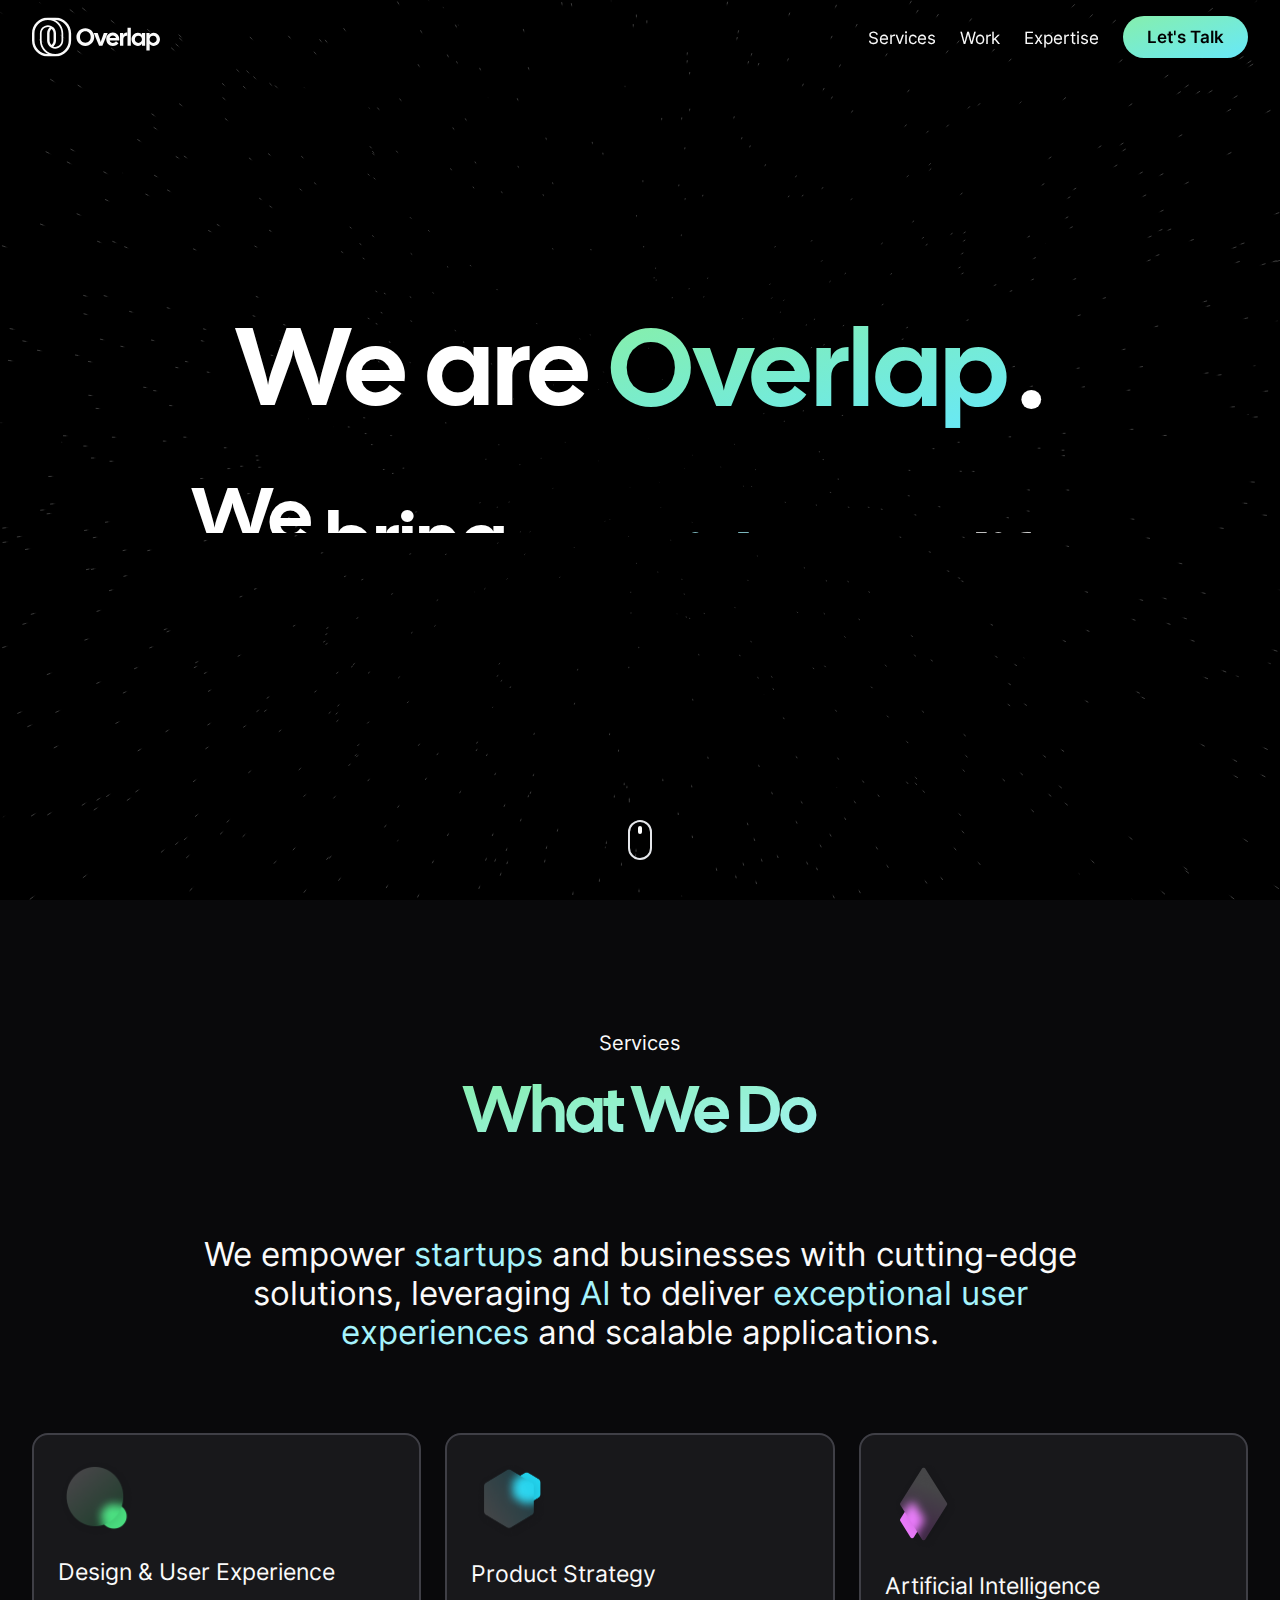
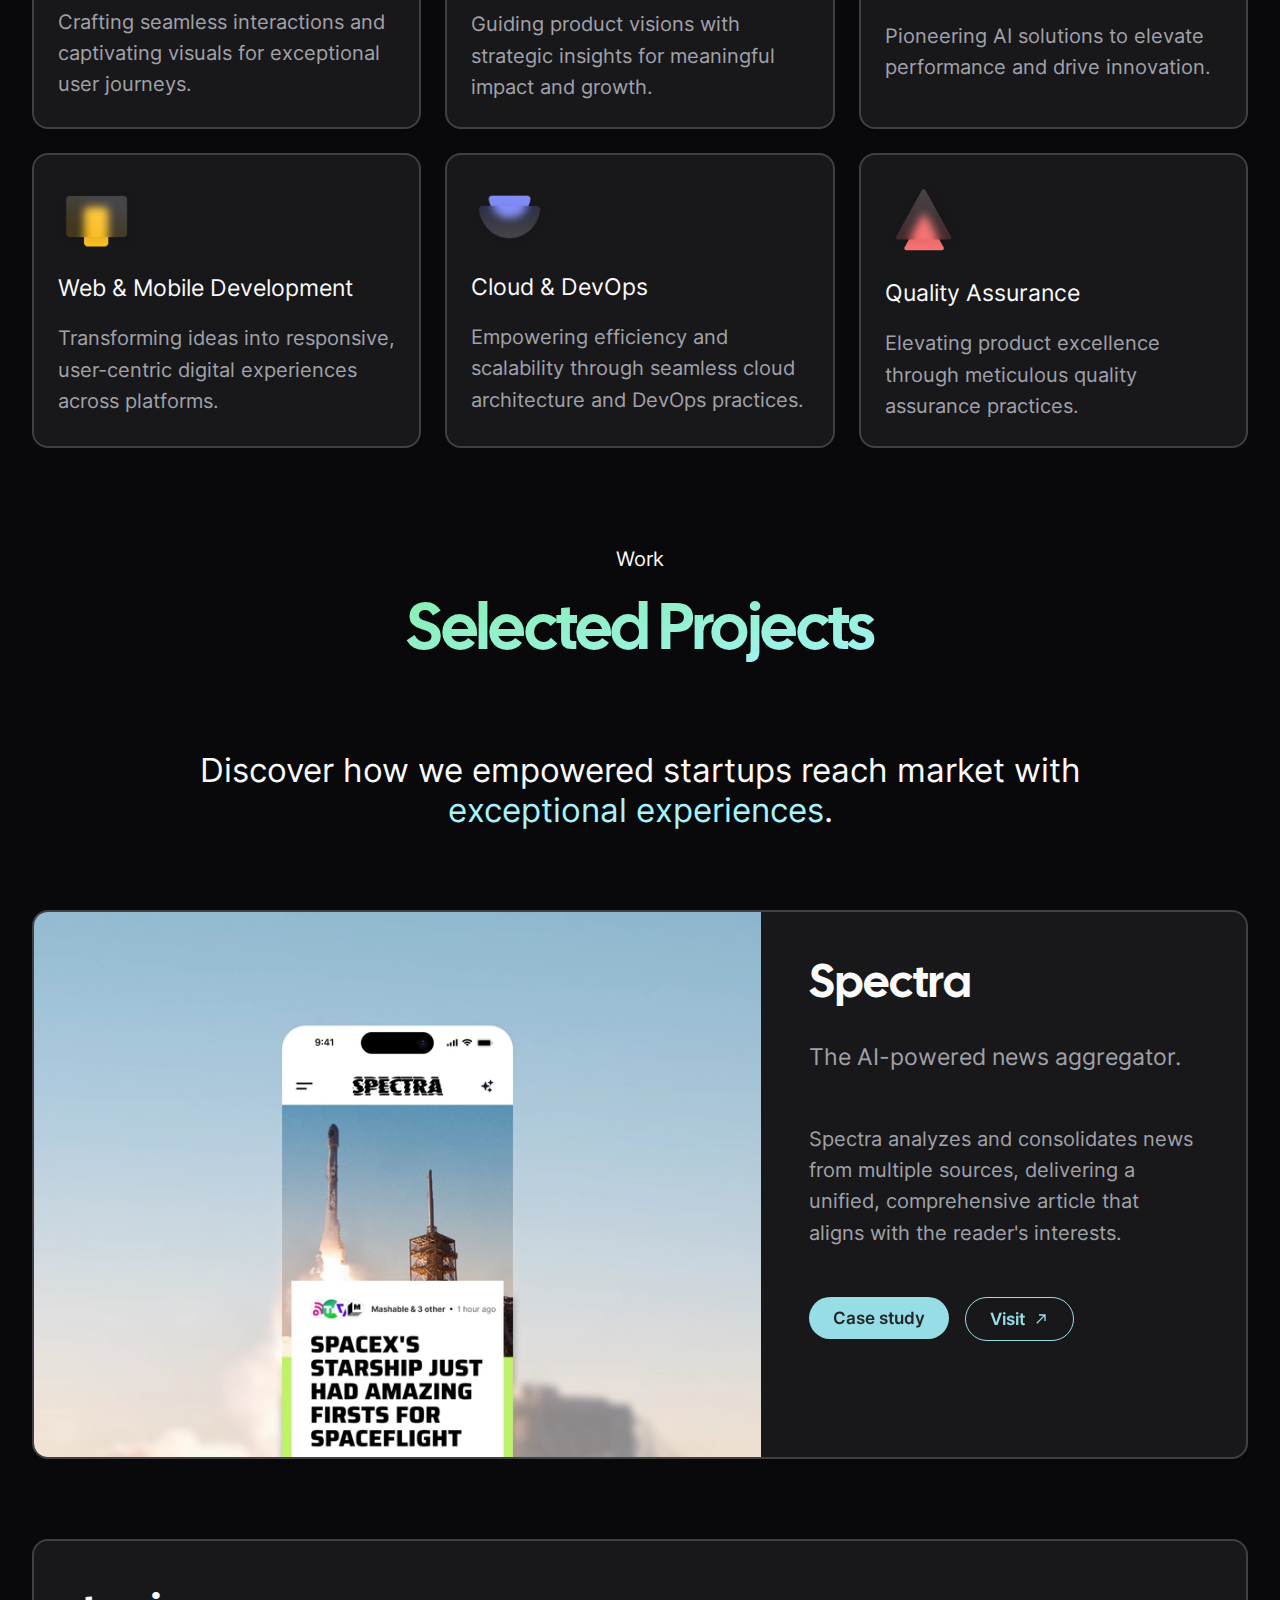
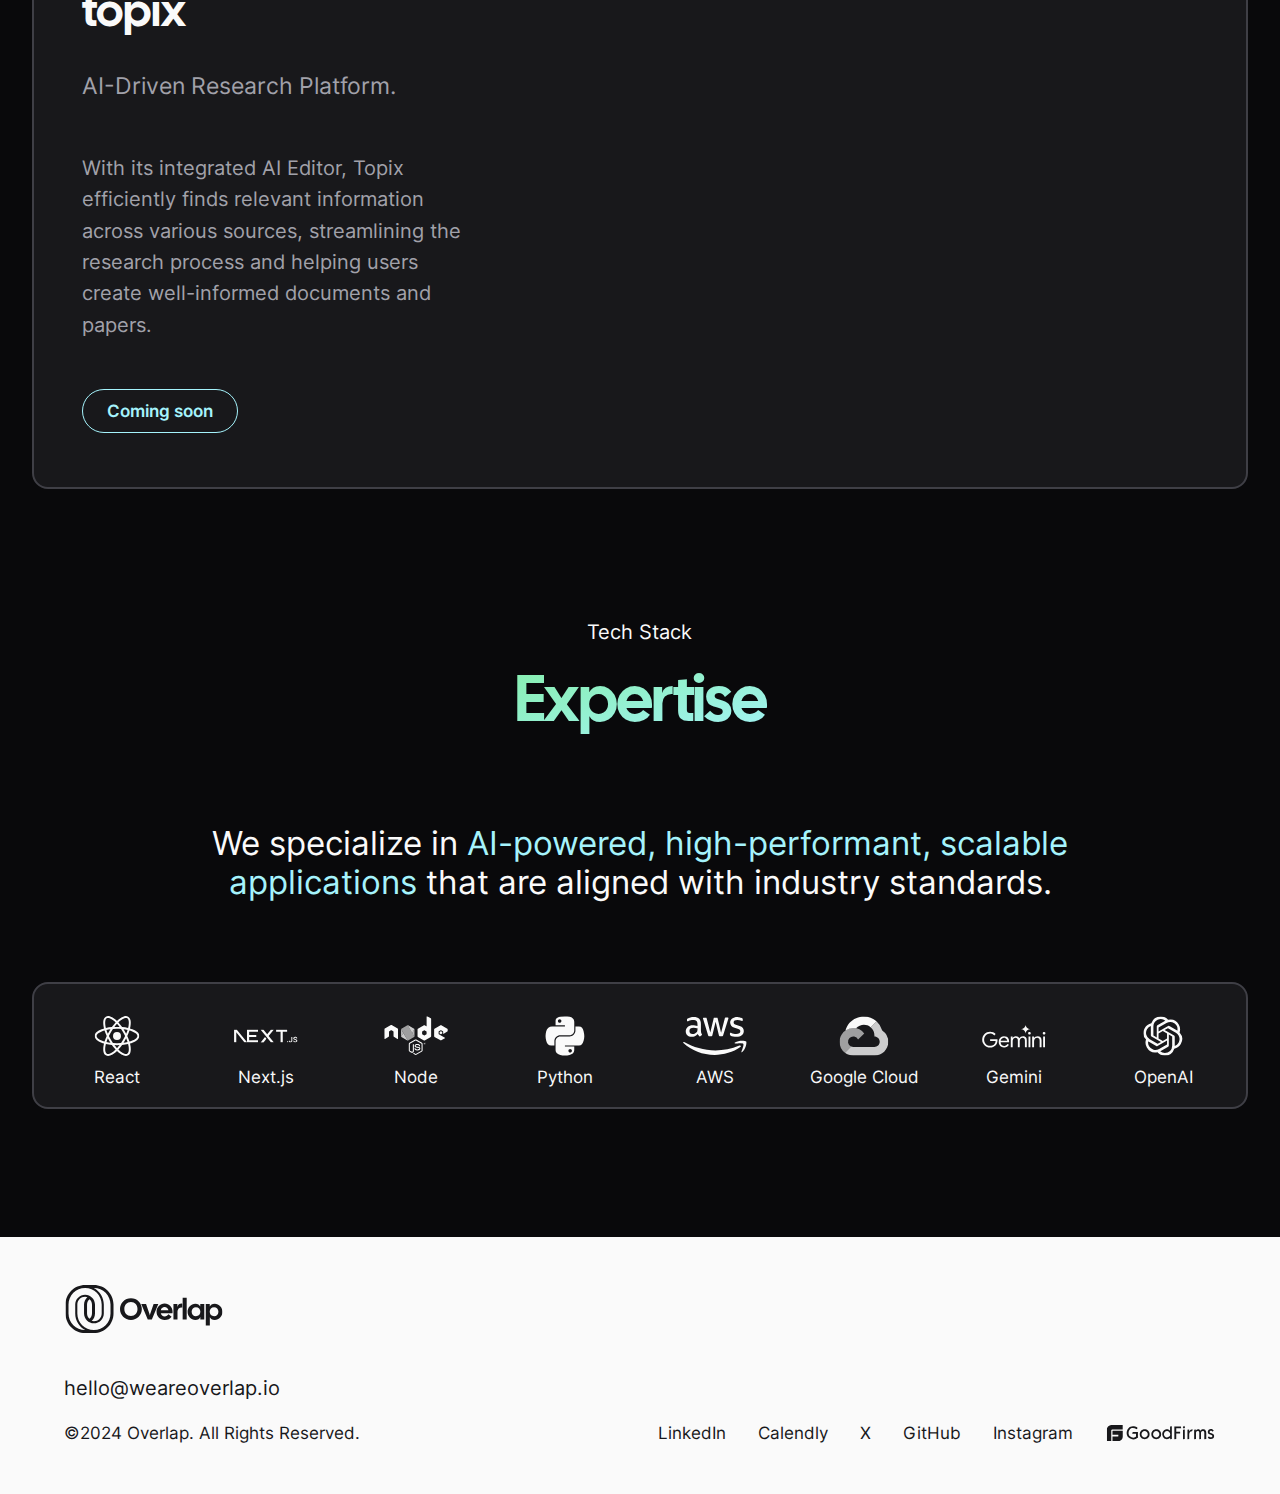
==== index.html @ b43eddc9 "Update from https://github.com/WeAreOverlap/astro-overlap-website/commit/d286817971a226af5be8a066f11" ====
<!DOCTYPE html><html lang="en" class="h-full motion-safe:scroll-smooth" data-theme="dark"> <head><meta charset="UTF-8"><meta name="viewport" content="width=device-width"><meta name="generator" content="Astro v4.8.1"><title>Overlap | We build experience-first digital solutions.</title><meta name="astro-view-transitions-enabled" content="true"><meta name="astro-view-transitions-fallback" content="animate"><meta name="description" content="We are Overlap. We build experience-first digital solutions."><!-- Sitemap --><link rel="sitemap" href="/sitemap-index.xml"><!-- Facebook Meta Tags --><meta property="og:title" content="Overlap"><meta property="og:type" content="website"><meta property="og:description" content="We are Overlap. We build experience-first digital solutions."><meta property="og:url" content="https://weareoverlap.io/"><meta property="og:image" content="https://weareoverlap.io/og-image.jpg"><!-- Twitter Meta Tags --><meta name="twitter:title" content="Overlap"><meta name="twitter:description" content="We are Overlap. We build experience-first digital solutions."><meta property="twitter:domain" content="https://weareoverlap.io/"><meta property="twitter:url" content="https://weareoverlap.io/"><meta name="twitter:image" content="https://weareoverlap.io/og-image.jpg"><meta name="twitter:card" content="summary_large_image"><!-- theme colors --><meta name="theme-color" content="#000000"><!-- Google Analytics --><script async src="https://www.googletagmanager.com/gtag/js?id=G-HFWYJ4C4JQ">
  // _
</script> <script>(function(){const id = "G-HFWYJ4C4JQ";

  (() => {
    window.dataLayer = window.dataLayer || [];
    function gtag() {
      dataLayer.push(arguments);
    }
    gtag('js', new Date());
    gtag('config', id);
  })();
})();</script><!-- initialize theme --><link rel="stylesheet" href="/_astro/index.BfVjl0ZU.css">
<style>@keyframes scroll{0%{transform:translateY(0)}30%{transform:translateY(100%)}}#wheel[data-astro-cid-5nsxw6bb]{animation:scroll ease 1.5s infinite}@media (prefers-reduced-motion: reduce){#starfield{display:none}#splash-bg-fallback[data-astro-cid-5nsxw6bb]{display:block}}@media (prefers-reduced-motion: reduce){#starfield{display:none}#splash-bg-fallback[data-astro-cid-mculehgc]{display:block}}.subheadline-animation span{margin:0;padding:0}#headline,.subheadline-animation>span{display:inline-block;padding-bottom:.25rem;-webkit-clip-path:polygon(0 0,100% 0,100% 100%,0% 100%);clip-path:polygon(0 0,100% 0,100% 100%,0% 100%)}#headline>span{display:inline-block;--tw-translate-y: 100%;transform:translate(var(--tw-translate-x),var(--tw-translate-y)) rotate(var(--tw-rotate)) skew(var(--tw-skew-x)) skewY(var(--tw-skew-y)) scaleX(var(--tw-scale-x)) scaleY(var(--tw-scale-y));overflow:visible;padding-bottom:1rem}.subheadline-animation{padding-left:2.5rem;padding-right:2.5rem;text-align:center;font-weight:700;--tw-text-opacity: 1;color:rgb(255 255 255 / var(--tw-text-opacity));font-size:clamp(1.802032470703125rem,calc(1.802032470703125rem + ((2.5919999999999996 - 1.802032470703125) * ((100vw - 20rem) / (96 - 20)))),2.5919999999999996rem);line-height:1.2}@media (min-width: 640px){.subheadline-animation{font-size:clamp(2.0272865295410156rem,calc(2.0272865295410156rem + ((3.1103999999999994 - 2.0272865295410156) * ((100vw - 20rem) / (96 - 20)))),3.1103999999999994rem);line-height:1.1}}@media (min-width: 768px){.subheadline-animation{font-size:clamp(2.2806973457336426rem,calc(2.2806973457336426rem + ((3.732479999999999 - 2.2806973457336426) * ((100vw - 20rem) / (96 - 20)))),3.732479999999999rem);line-height:1.1}}@media (min-width: 1024px){.subheadline-animation{font-size:clamp(2.565784513950348rem,calc(2.565784513950348rem + ((4.478975999999999 - 2.565784513950348) * ((100vw - 20rem) / (96 - 20)))),4.478975999999999rem);line-height:1.1}}@media (min-width: 1280px){.subheadline-animation{font-size:clamp(2.8865075781941414rem,calc(2.8865075781941414rem + ((5.374771199999998 - 2.8865075781941414) * ((100vw - 20rem) / (96 - 20)))),5.374771199999998rem);line-height:1}}.subheadline-animation .highlight{color:var(--color-primary)}.subheadline-animation>span>span{display:inline-block;--tw-translate-y: 100%;transform:translate(var(--tw-translate-x),var(--tw-translate-y)) rotate(var(--tw-rotate)) skew(var(--tw-skew-x)) skewY(var(--tw-skew-y)) scaleX(var(--tw-scale-x)) scaleY(var(--tw-scale-y));overflow:visible}article[data-astro-cid-nrlfsdpt],article[data-astro-cid-nrlfsdpt]>div[data-astro-cid-nrlfsdpt]{overflow:clip}article[data-astro-cid-nrlfsdpt]{animation:flip3D ease-in-out both;animation-timeline:view(y);animation-range:entry 50% cover 50%}article[data-astro-cid-nrlfsdpt] img[data-astro-cid-nrlfsdpt]{-o-object-fit:cover;object-fit:cover;-o-object-position:top;object-position:top;animation:image-parallax linear both;animation-timeline:view(y)}@media (prefers-reduced-motion: reduce){article[data-astro-cid-nrlfsdpt],article[data-astro-cid-nrlfsdpt] img[data-astro-cid-nrlfsdpt]{animation:none}}@keyframes flip3D{0%{transform:scale(1) perspective(2000px) rotateX(-45deg);opacity:0}}li[data-astro-cid-c4jeyq3f]{animation:slideIn ease-in-out both;animation-timeline:view(y);animation-range:entry 50% cover 50%}@media (min-width: 768px){li[data-astro-cid-c4jeyq3f]:nth-child(odd){animation-range:entry 20% cover 40%}li[data-astro-cid-c4jeyq3f]:nth-child(2n){animation-range:entry 60% cover 40%}}@media (min-width: 1024px){li[data-astro-cid-c4jeyq3f]:nth-child(3n+1){animation-range:entry 20% cover 40%}li[data-astro-cid-c4jeyq3f]:nth-child(3n+2){animation-range:entry 60% cover 40%}li[data-astro-cid-c4jeyq3f]:nth-child(3n+3){animation-range:entry 100% cover 40%}}@media (prefers-reduced-motion: reduce){li[data-astro-cid-c4jeyq3f]{animation:none}}@keyframes slideIn{0%{transform:translateY(20%);opacity:0}}
</style><script type="module" src="/_astro/hoisted.z15muoAT.js"></script><style>[data-astro-transition-scope="astro-ce2jlwca-1"] { view-transition-name: Spectra; }@layer astro { ::view-transition-old(Spectra) { 
	animation-duration: 180ms;
	animation-timing-function: cubic-bezier(0.76, 0, 0.24, 1);
	animation-fill-mode: both;
	animation-name: astroFadeOut; }::view-transition-new(Spectra) { 
	animation-duration: 180ms;
	animation-timing-function: cubic-bezier(0.76, 0, 0.24, 1);
	animation-fill-mode: both;
	animation-name: astroFadeIn; }[data-astro-transition=back]::view-transition-old(Spectra) { 
	animation-duration: 180ms;
	animation-timing-function: cubic-bezier(0.76, 0, 0.24, 1);
	animation-fill-mode: both;
	animation-name: astroFadeOut; }[data-astro-transition=back]::view-transition-new(Spectra) { 
	animation-duration: 180ms;
	animation-timing-function: cubic-bezier(0.76, 0, 0.24, 1);
	animation-fill-mode: both;
	animation-name: astroFadeIn; } }[data-astro-transition-fallback="old"] [data-astro-transition-scope="astro-ce2jlwca-1"],
			[data-astro-transition-fallback="old"][data-astro-transition-scope="astro-ce2jlwca-1"] { 
	animation-duration: 180ms;
	animation-timing-function: cubic-bezier(0.76, 0, 0.24, 1);
	animation-fill-mode: both;
	animation-name: astroFadeOut; }[data-astro-transition-fallback="new"] [data-astro-transition-scope="astro-ce2jlwca-1"],
			[data-astro-transition-fallback="new"][data-astro-transition-scope="astro-ce2jlwca-1"] { 
	animation-duration: 180ms;
	animation-timing-function: cubic-bezier(0.76, 0, 0.24, 1);
	animation-fill-mode: both;
	animation-name: astroFadeIn; }[data-astro-transition=back][data-astro-transition-fallback="old"] [data-astro-transition-scope="astro-ce2jlwca-1"],
			[data-astro-transition=back][data-astro-transition-fallback="old"][data-astro-transition-scope="astro-ce2jlwca-1"] { 
	animation-duration: 180ms;
	animation-timing-function: cubic-bezier(0.76, 0, 0.24, 1);
	animation-fill-mode: both;
	animation-name: astroFadeOut; }[data-astro-transition=back][data-astro-transition-fallback="new"] [data-astro-transition-scope="astro-ce2jlwca-1"],
			[data-astro-transition=back][data-astro-transition-fallback="new"][data-astro-transition-scope="astro-ce2jlwca-1"] { 
	animation-duration: 180ms;
	animation-timing-function: cubic-bezier(0.76, 0, 0.24, 1);
	animation-fill-mode: both;
	animation-name: astroFadeIn; }</style><style>[data-astro-transition-scope="astro-ce2jlwca-2"] { view-transition-name: topix; }@layer astro { ::view-transition-old(topix) { 
	animation-duration: 180ms;
	animation-timing-function: cubic-bezier(0.76, 0, 0.24, 1);
	animation-fill-mode: both;
	animation-name: astroFadeOut; }::view-transition-new(topix) { 
	animation-duration: 180ms;
	animation-timing-function: cubic-bezier(0.76, 0, 0.24, 1);
	animation-fill-mode: both;
	animation-name: astroFadeIn; }[data-astro-transition=back]::view-transition-old(topix) { 
	animation-duration: 180ms;
	animation-timing-function: cubic-bezier(0.76, 0, 0.24, 1);
	animation-fill-mode: both;
	animation-name: astroFadeOut; }[data-astro-transition=back]::view-transition-new(topix) { 
	animation-duration: 180ms;
	animation-timing-function: cubic-bezier(0.76, 0, 0.24, 1);
	animation-fill-mode: both;
	animation-name: astroFadeIn; } }[data-astro-transition-fallback="old"] [data-astro-transition-scope="astro-ce2jlwca-2"],
			[data-astro-transition-fallback="old"][data-astro-transition-scope="astro-ce2jlwca-2"] { 
	animation-duration: 180ms;
	animation-timing-function: cubic-bezier(0.76, 0, 0.24, 1);
	animation-fill-mode: both;
	animation-name: astroFadeOut; }[data-astro-transition-fallback="new"] [data-astro-transition-scope="astro-ce2jlwca-2"],
			[data-astro-transition-fallback="new"][data-astro-transition-scope="astro-ce2jlwca-2"] { 
	animation-duration: 180ms;
	animation-timing-function: cubic-bezier(0.76, 0, 0.24, 1);
	animation-fill-mode: both;
	animation-name: astroFadeIn; }[data-astro-transition=back][data-astro-transition-fallback="old"] [data-astro-transition-scope="astro-ce2jlwca-2"],
			[data-astro-transition=back][data-astro-transition-fallback="old"][data-astro-transition-scope="astro-ce2jlwca-2"] { 
	animation-duration: 180ms;
	animation-timing-function: cubic-bezier(0.76, 0, 0.24, 1);
	animation-fill-mode: both;
	animation-name: astroFadeOut; }[data-astro-transition=back][data-astro-transition-fallback="new"] [data-astro-transition-scope="astro-ce2jlwca-2"],
			[data-astro-transition=back][data-astro-transition-fallback="new"][data-astro-transition-scope="astro-ce2jlwca-2"] { 
	animation-duration: 180ms;
	animation-timing-function: cubic-bezier(0.76, 0, 0.24, 1);
	animation-fill-mode: both;
	animation-name: astroFadeIn; }</style><link rel="apple-touch-icon" sizes="57x57" href="/apple-touch-icon-57x57.png"><link rel="apple-touch-icon" sizes="60x60" href="/apple-touch-icon-60x60.png"><link rel="apple-touch-icon" sizes="72x72" href="/apple-touch-icon-72x72.png"><link rel="apple-touch-icon" sizes="76x76" href="/apple-touch-icon-76x76.png"><link rel="apple-touch-icon" sizes="114x114" href="/apple-touch-icon-114x114.png"><link rel="apple-touch-icon" sizes="120x120" href="/apple-touch-icon-120x120.png"><link rel="apple-touch-icon" sizes="144x144" href="/apple-touch-icon-144x144.png"><link rel="apple-touch-icon" sizes="152x152" href="/apple-touch-icon-152x152.png"><link rel="apple-touch-icon" sizes="167x167" href="/apple-touch-icon-167x167.png"><link rel="apple-touch-icon" sizes="180x180" href="/apple-touch-icon-180x180.png"><link rel="apple-touch-icon" sizes="1024x1024" href="/apple-touch-icon-1024x1024.png"><link rel="apple-touch-icon" sizes="180x180" href="/apple-touch-icon-precomposed.png"><link rel="apple-touch-icon" sizes="180x180" href="/apple-touch-icon.png"><meta name="apple-mobile-web-app-capable" content="yes"><meta name="apple-mobile-web-app-status-bar-style" content="black"><meta name="apple-mobile-web-app-title" content="Overlap"><link rel="manifest" href="/manifest.webmanifest"><meta name="mobile-web-app-capable" content="yes"><meta name="theme-color" content="#09090B"><meta name="application-name" content="Overlap"><meta name="msapplication-TileColor" content="#09090B"><meta name="msapplication-TileImage" content="/mstile-144x144.png"><meta name="msapplication-config" content="/browserconfig.xml"><link rel="icon" type="image/x-icon" href="/favicon.ico" media="(prefers-color-scheme: light)"><link rel="icon" type="image/png" sizes="16x16" href="/favicon-16x16.png"  media="(prefers-color-scheme: light)"><link rel="icon" type="image/png" sizes="32x32" href="/favicon-32x32.png"  media="(prefers-color-scheme: light)"><link rel="icon" type="image/png" sizes="48x48" href="/favicon-48x48.png"  media="(prefers-color-scheme: light)"><link rel="icon" type="image/svg+xml" href="/favicon.svg"><link rel="icon" type="image/x-icon" href="/favicon-dark.ico" media="(prefers-color-scheme: dark)"><link rel="icon" type="image/png" sizes="16x16" href="/favicon-16x16-dark.png"  media="(prefers-color-scheme: dark)"><link rel="icon" type="image/png" sizes="32x32" href="/favicon-32x32-dark.png"  media="(prefers-color-scheme: dark)"><link rel="icon" type="image/png" sizes="48x48" href="/favicon-48x48-dark.png"  media="(prefers-color-scheme: dark)"><link rel="mask-icon" href="/safari-pinned-tab.svg" color="#09090B"><link rel="yandex-tableau-widget" href="/yandex-browser-manifest.json"></head> <body class="h-full overflow-x-hidden bg-default text-default text-base selection:bg-secondary selection:text-white"> <header id="page-header" class="fixed top-0 z-20 flex w-full items-center justify-between border-b border-transparent px-8 py-4 text-default" data-astro-transition-persist="header" data-astro-cid-4wsjtibl> <button id="open-nav-button" type="button" class="btn sm:hidden" aria-label="Navigation" data-astro-cid-4wsjtibl> <svg width="1em" height="1em" viewBox="0 0 24 24" class="size-8" data-astro-cid-4wsjtibl data-icon="mdi:menu">  <symbol id="ai:mdi:menu"><path fill="currentColor" d="M3 6h18v2H3zm0 5h18v2H3zm0 5h18v2H3z"/></symbol><use xlink:href="#ai:mdi:menu"></use>  </svg> </button> <a class="absolute left-1/2 top-1/2 flex -translate-x-1/2 -translate-y-1/2 transform items-center gap-3 hover:!text-default sm:relative sm:left-auto sm:transform-none" href="/" data-astro-cid-4wsjtibl> <h1 class="sr-only" data-astro-cid-4wsjtibl>Overlap</h1> <svg width="3.28em" height="1em" viewBox="0 0 1779 544" class="h-10 w-32" data-astro-cid-4wsjtibl data-icon="wordmark">  <symbol id="ai:local:wordmark"><g fill="currentColor"><path d="M1589.7 460V215.2h45.22v28.56c9.52-19.38 25.5-32.3 56.44-32.3 48.62 0 87.38 41.82 87.38 92.82 0 51-38.76 92.14-87.38 92.14-30.26 0-46.24-12.24-55.76-30.6V460h-45.9Zm44.54-155.72c0 27.54 19.38 50.66 49.64 50.66 29.24 0 48.96-24.14 48.96-51 0-27.54-19.72-51-48.96-51-30.26 0-49.64 23.8-49.64 51.34Zm-163.27 92.14c-48.62 0-87.38-41.14-87.38-92.14s38.76-92.82 87.38-92.82c30.6 0 46.58 12.58 56.1 31.62V215.2h45.56V392h-44.54v-28.9c-9.52 20.06-25.5 33.32-57.12 33.32Zm-41.48-92.48c0 26.86 19.72 51 48.96 51 30.26 0 49.64-23.12 49.64-50.66 0-27.54-19.38-51.34-49.64-51.34-29.24 0-48.96 23.46-48.96 51ZM1327.54 392V143.8h45.9V392h-45.9Zm-104.35 0V215.2h44.54v33.66c6.12-25.5 24.14-39.44 54.74-37.74v43.18h-6.46c-26.52 0-46.92 17.68-46.92 47.26V392h-45.9Zm-99.71 4.42c-54.74 0-91.46-41.48-91.46-92.48 0-51 38.42-93.16 91.46-93.16 53.04 0 89.76 42.16 89.76 93.16 0 5.1-.34 10.54-1.36 16.32h-132.26c5.1 20.74 20.74 35.36 43.86 35.36 19.72 0 35.02-10.2 43.18-23.8l35.7 26.86c-14.28 22.1-43.86 37.74-78.88 37.74Zm-43.86-110.5H1167c-5.1-19.72-21.76-35.7-44.2-35.7-21.76 0-38.08 14.62-43.18 35.7ZM932.109 392l-73.78-176.8h54.4l35.36 100.98c3.06 8.5 5.78 19.04 7.48 28.22 1.7-9.18 4.42-19.72 7.48-28.22l35.36-100.98h53.381L978.349 392h-46.24ZM741.6 396.42c-70.72 0-124.1-55.08-124.1-123.08 0-68.34 53.38-123.76 124.1-123.76 70.38 0 123.42 55.42 123.42 123.76 0 68-53.04 123.08-123.42 123.08Zm-74.8-123.08c0 43.18 28.56 78.88 74.8 78.88 45.9 0 74.12-35.7 74.12-78.88 0-43.18-28.22-79.56-74.12-79.56-46.24 0-74.8 36.38-74.8 79.56Z"/><path fill-rule="evenodd" d="M222 0C99.393 0 0 99.393 0 222v100c0 122.607 99.393 222 222 222h100c122.607 0 222-99.393 222-222V222C544 99.393 444.607 0 322 0H222Zm22 222c0-24.033 10.858-45.54 27.999-59.87C289.128 176.45 300 197.956 300 222v100c0 24.034-10.858 45.541-27.999 59.871C254.872 367.551 244 346.044 244 322V222ZM222 34C118.171 34 34 118.171 34 222v100c0 103.83 84.171 188 188 188h1.927C156.214 474.604 110 403.699 110 322V222c0-61.856 50.144-112 112-112s112 50.144 112 112v100c0 33.512-14.722 63.575-38.021 84.09A87.996 87.996 0 0 0 322 410c48.601 0 88-39.399 88-88V222c0-103.829-84.17-188-188-188Zm212 188c0-81.699-46.214-152.604-113.926-188H322c103.83 0 188 84.171 188 188v100c0 103.83-84.17 188-188 188-103.829 0-188-84.17-188-188V222c0-48.601 39.399-88 88-88a87.974 87.974 0 0 1 26.021 3.911C224.722 158.425 210 188.489 210 222v100c0 61.044 51.02 112 112 112 61.856 0 112-50.144 112-112V222Z" clip-rule="evenodd"/></g></symbol><use xlink:href="#ai:local:wordmark"></use>  </svg> </a> <div data-astro-cid-4wsjtibl> <div class="flex items-center gap-6" data-astro-cid-4wsjtibl> <nav class="hidden sm:block" data-astro-cid-4wsjtibl> <ul class="flex items-center gap-6" data-astro-cid-4wsjtibl> <li data-astro-cid-4wsjtibl> <a class="text-sm" href="/#services" data-astro-cid-4wsjtibl> Services </a> </li><li data-astro-cid-4wsjtibl> <a class="text-sm" href="/#work" data-astro-cid-4wsjtibl> Work </a> </li><li data-astro-cid-4wsjtibl> <a class="text-sm" href="/#expertise" data-astro-cid-4wsjtibl> Expertise </a> </li> </ul> </nav> <a class="rounded-full bg-gradient-to-br from-green-300 to-cyan-300 px-6 py-2 text-center font-semibold text-black text-sm hover:text-black hidden sm:block" aria-label="Let's Talk" href="mailto:hello@weareoverlap.io?subject=Let's talk!" target="_blank"> Let&#39;s Talk </a> <!--
  negative margin is sum of button width (6) and gap size of flex parent (6)
  TODO don't hardcode these values
--><button id="theme-switcher" type="button" class="-ml-12 origin-[right_center] scale-0 transition-all duration-500" data-astro-cid-grqczixo> <div id="icon-theme-light" data-astro-cid-grqczixo> <svg width="1em" height="1em" viewBox="0 0 24 24" class="size-6" data-astro-cid-grqczixo data-icon="mdi:white-balance-sunny">  <symbol id="ai:mdi:white-balance-sunny"><path fill="currentColor" d="m3.55 19.09l1.41 1.41l1.8-1.79l-1.42-1.42M12 6c-3.31 0-6 2.69-6 6s2.69 6 6 6s6-2.69 6-6c0-3.32-2.69-6-6-6m8 7h3v-2h-3m-2.76 7.71l1.8 1.79l1.41-1.41l-1.79-1.8M20.45 5l-1.41-1.4l-1.8 1.79l1.42 1.42M13 1h-2v3h2M6.76 5.39L4.96 3.6L3.55 5l1.79 1.81zM1 13h3v-2H1m12 9h-2v3h2"/></symbol><use xlink:href="#ai:mdi:white-balance-sunny"></use>  </svg> <span class="sr-only" data-astro-cid-grqczixo>Use light theme</span> </div> <div id="icon-theme-dark" class="hidden" data-astro-cid-grqczixo> <svg width="1em" height="1em" viewBox="0 0 24 24" class="size-6" data-astro-cid-grqczixo data-icon="mdi:weather-night">  <symbol id="ai:mdi:weather-night"><path fill="currentColor" d="m17.75 4.09l-2.53 1.94l.91 3.06l-2.63-1.81l-2.63 1.81l.91-3.06l-2.53-1.94L12.44 4l1.06-3l1.06 3zm3.5 6.91l-1.64 1.25l.59 1.98l-1.7-1.17l-1.7 1.17l.59-1.98L15.75 11l2.06-.05L18.5 9l.69 1.95zm-2.28 4.95c.83-.08 1.72 1.1 1.19 1.85c-.32.45-.66.87-1.08 1.27C15.17 23 8.84 23 4.94 19.07c-3.91-3.9-3.91-10.24 0-14.14c.4-.4.82-.76 1.27-1.08c.75-.53 1.93.36 1.85 1.19c-.27 2.86.69 5.83 2.89 8.02a9.96 9.96 0 0 0 8.02 2.89m-1.64 2.02a12.08 12.08 0 0 1-7.8-3.47c-2.17-2.19-3.33-5-3.49-7.82c-2.81 3.14-2.7 7.96.31 10.98c3.02 3.01 7.84 3.12 10.98.31"/></symbol><use xlink:href="#ai:mdi:weather-night"></use>  </svg> <span class="sr-only" data-astro-cid-grqczixo>Use dark theme</span> </div> </button>   </div> <div id="menu-modal" class="modal hidden" aria-hidden="true" data-astro-cid-4wsjtibl> <div class="fixed inset-0 bg-default px-8 py-4 text-default" data-astro-cid-4wsjtibl> <div class="flex flex-col space-y-8" role="dialog" aria-modal="true" data-astro-cid-4wsjtibl> <header class="text-left" data-astro-cid-4wsjtibl> <button id="close-nav-button" type="button" class="btn" aria-label="Close navigation" data-astro-cid-4wsjtibl> <svg width="1em" height="1em" viewBox="0 0 24 24" class="size-8" data-astro-cid-4wsjtibl data-icon="mdi:close">  <symbol id="ai:mdi:close"><path fill="currentColor" d="M19 6.41L17.59 5L12 10.59L6.41 5L5 6.41L10.59 12L5 17.59L6.41 19L12 13.41L17.59 19L19 17.59L13.41 12z"/></symbol><use xlink:href="#ai:mdi:close"></use>  </svg> </button> </header> <div class="flex justify-center" data-astro-cid-4wsjtibl> <svg width="1em" height="1em" viewBox="0 0 544 544" class="size-16" data-astro-cid-4wsjtibl data-icon="logomark">  <symbol id="ai:local:logomark"><path fill="currentColor" fill-rule="evenodd" d="M222 0C99.393 0 0 99.393 0 222v100c0 122.607 99.393 222 222 222h100c122.607 0 222-99.393 222-222V222C544 99.393 444.607 0 322 0H222Zm22 222c0-24.033 10.858-45.54 27.999-59.87C289.128 176.45 300 197.956 300 222v100c0 24.034-10.858 45.541-27.999 59.871C254.872 367.551 244 346.044 244 322V222ZM222 34C118.171 34 34 118.171 34 222v100c0 103.83 84.171 188 188 188h1.927C156.214 474.604 110 403.699 110 322V222c0-61.856 50.144-112 112-112s112 50.144 112 112v100c0 33.512-14.722 63.575-38.021 84.09A87.996 87.996 0 0 0 322 410c48.601 0 88-39.399 88-88V222c0-103.829-84.17-188-188-188Zm212 188c0-81.699-46.214-152.604-113.926-188H322c103.83 0 188 84.171 188 188v100c0 103.83-84.17 188-188 188-103.829 0-188-84.17-188-188V222c0-48.601 39.399-88 88-88a87.974 87.974 0 0 1 26.021 3.911C224.722 158.425 210 188.489 210 222v100c0 61.044 51.02 112 112 112 61.856 0 112-50.144 112-112V222Z" clip-rule="evenodd"/></symbol><use xlink:href="#ai:local:logomark"></use>  </svg> </div> <nav data-astro-cid-4wsjtibl> <ul class="flex flex-col" data-astro-cid-4wsjtibl> <li data-astro-cid-4wsjtibl> <a class="block py-4 text-center text-xl" href="/#services" data-astro-cid-4wsjtibl> Services </a> </li><li data-astro-cid-4wsjtibl> <a class="block py-4 text-center text-xl" href="/#work" data-astro-cid-4wsjtibl> Work </a> </li><li data-astro-cid-4wsjtibl> <a class="block py-4 text-center text-xl" href="/#expertise" data-astro-cid-4wsjtibl> Expertise </a> </li> </ul> </nav> <a class="rounded-full bg-gradient-to-br from-green-300 to-cyan-300 px-6 py-2 text-center font-semibold text-black text-sm hover:text-black m-auto mt-20" aria-label="Let's Talk" href="mailto:hello@weareoverlap.io?subject=Let's talk!" target="_blank"> Let&#39;s Talk </a> </div> </div> </div> </div> </header>  <noscript> <style>
    #open-nav-button {
      display: none;
    }
  </style> </noscript>   <section class="relative h-full bg-black" data-astro-cid-mculehgc> <div id="starfield" class="absolute inset-0"> <canvas id="starfield-canvas"></canvas> </div> <script type="module">
  const COUNT = 800;
  const MAX_SPEED = 0.006; // Maximum speed for the animation
  const SPEED_CHANGE_LIMIT = 0.01; // Limit for speed change (20%)

  class Star {
    constructor(x = 0, y = 0, z = 0) {
      this.x = x;
      this.y = y;
      this.z = z;
      this.xPrev = x;
      this.yPrev = y;
    }

    update(width, height, speed, elapsed) {
      this.xPrev = this.x;
      this.yPrev = this.y;
      this.z += speed * elapsed * 0.0675;
      this.x += this.x * (speed * elapsed * 0.0225) * this.z;
      this.y += this.y * (speed * elapsed * 0.0225) * this.z;

      if (
        this.x > width / 2 ||
        this.x < -width / 2 ||
        this.y > height / 2 ||
        this.y < -height / 2
      ) {
        this.x = Math.random() * width - width / 2;
        this.y = Math.random() * height - height / 2;
        this.xPrev = this.x;
        this.yPrev = this.y;
        this.z = 0;
      }
    }

    draw(ctx) {
      ctx.lineWidth = this.z;
      ctx.beginPath();
      ctx.moveTo(this.x, this.y);
      ctx.lineTo(this.xPrev, this.yPrev);
      ctx.stroke();
    }
  }

  const stars = Array.from({ length: COUNT }, () => new Star(0, 0, 0));
  let rafId = 0;
  let lastTime = performance.now();
  let lastSpeed = MAX_SPEED;

  const canvas = document.querySelector("#starfield-canvas");

  const ctx = canvas.getContext("2d");
  const container = document.querySelector("#starfield");

  const resizeObserver = new ResizeObserver(setup);
  resizeObserver.observe(container);

  function setup() {
    rafId > 0 && cancelAnimationFrame(rafId);

    const { clientWidth: width, clientHeight: height } = container;
    const dpr = window.devicePixelRatio || 1;

    canvas.width = width * dpr;
    canvas.height = height * dpr;
    canvas.style.width = `${width}px`;
    canvas.style.height = `${height}px`;

    ctx.scale(dpr, dpr);

    for (const star of stars) {
      star.x = Math.random() * width - width / 2;
      star.y = Math.random() * height - height / 2;
      star.z = 0;
    }

    ctx.translate(width / 2, height / 2);
    ctx.fillStyle = "rgba(0, 0, 0, 0.4)";
    ctx.strokeStyle = "white";

    rafId = requestAnimationFrame(frame);
  }

  function frame(time) {
    const { clientWidth: width, clientHeight: height } = container;
    let elapsed = time - lastTime;
    lastTime = time;

    // Limit speed change to 20% of the last calculated speed
    // to smooth out the animation
    const speed = Math.max(
      lastSpeed * (1 - SPEED_CHANGE_LIMIT),
      Math.min(lastSpeed * (1 + SPEED_CHANGE_LIMIT), MAX_SPEED),
    );
    lastSpeed = speed;

    if (elapsed > 100) {
      // Skip frames when the tab is inactive
      elapsed = 1000 / 30;
    }
    for (const star of stars) {
      star.update(width, height, speed, elapsed);
      star.draw(ctx);
    }

    ctx.fillRect(-width / 2, -height / 2, width, height);

    rafId = requestAnimationFrame(frame);
  }
</script> <div id="splash-bg-fallback" class="absolute inset-0 hidden opacity-40" data-astro-cid-mculehgc> <img src="/_astro/overlap-bg-sand.C4eWEP8J_ZiDsh6.webp" srcset="/_astro/overlap-bg-sand.C4eWEP8J_Z14yXpy.webp 450w, /_astro/overlap-bg-sand.C4eWEP8J_Z27HCmw.webp 800w, /_astro/overlap-bg-sand.C4eWEP8J_Z1XCUeF.webp 1200w" class="h-full w-full object-cover" sizes="100vw" alt="The arid surface of dark sand" width="1440" height="900" loading="lazy" decoding="async"> </div> <div class="relative grid h-full place-items-center" data-astro-cid-mculehgc> <div id="splash-headline" class="flex flex-col items-center" data-astro-cid-mculehgc> <h2 id="headline" class="px-10 text-center font-bold text-white text-5xl sm:text-6xl md:text-7xl lg:text-8xl xl:text-9xl" data-astro-cid-mculehgc> <span data-astro-cid-mculehgc><span data-astro-cid-mculehgc>We</span></span> <span data-astro-cid-mculehgc><span data-astro-cid-mculehgc>are</span></span> <span data-astro-cid-mculehgc><span class="gradient-heading -mr-3 pr-1" data-astro-cid-mculehgc>Overlap</span></span> <span data-astro-cid-mculehgc><span data-astro-cid-mculehgc>.</span></span> </h2> <div class="min-h-32" data-astro-cid-mculehgc> <h3 id="subheadline-3" class="subheadline-animation hidden" data-astro-cid-mculehgc> <span data-astro-cid-mculehgc><span data-astro-cid-mculehgc>We</span></span> <span data-astro-cid-mculehgc><span data-astro-cid-mculehgc>build</span></span> <span data-astro-cid-mculehgc><span class="highlight" data-astro-cid-mculehgc>experience-first</span></span> <span data-astro-cid-mculehgc><span data-astro-cid-mculehgc>digital</span></span> <span data-astro-cid-mculehgc><span data-astro-cid-mculehgc>solutions.</span></span> </h3> <h3 id="subheadline-2" class="subheadline-animation hidden" data-astro-cid-mculehgc> <span data-astro-cid-mculehgc><span data-astro-cid-mculehgc>We</span></span> <span data-astro-cid-mculehgc><span data-astro-cid-mculehgc>develop</span></span> <span data-astro-cid-mculehgc><span class="highlight" data-astro-cid-mculehgc>AI-powered</span></span> <span data-astro-cid-mculehgc><span data-astro-cid-mculehgc>applications.</span></span> </h3> <h3 id="subheadline-1" class="subheadline-animation hidden" data-astro-cid-mculehgc> <span data-astro-cid-mculehgc><span data-astro-cid-mculehgc>We</span></span> <span data-astro-cid-mculehgc><span data-astro-cid-mculehgc>bring</span></span> <span data-astro-cid-mculehgc><span data-astro-cid-mculehgc>your</span></span> <span data-astro-cid-mculehgc><span class="highlight" data-astro-cid-mculehgc>ideas</span></span> <span data-astro-cid-mculehgc><span data-astro-cid-mculehgc>to</span></span> <span data-astro-cid-mculehgc><span data-astro-cid-mculehgc>life.</span></span> </h3> </div> <a class="rounded-full bg-gradient-to-br from-green-300 to-cyan-300 px-6 py-2 text-center font-semibold text-black text-sm hover:text-black block sm:hidden mt-20 inline" aria-label="Let's Talk" href="mailto:hello@weareoverlap.io?subject=Let's talk!" target="_blank"> Let&#39;s Talk </a> </div> <div class="align-center absolute bottom-10" data-astro-cid-5nsxw6bb> <div class="radius-full relative flex h-10 w-6 justify-center rounded-full border-2" data-astro-cid-5nsxw6bb> <div id="wheel" class="mt-1 h-2 w-1 rounded-full bg-white" data-astro-cid-5nsxw6bb></div> </div> </div>  </div> </section>  <noscript> <style>
    #splash-bg-fallback {
      display: block;
    }
  </style> </noscript>   <div class="space-y-12 overflow-clip px-4 py-16 md:space-y-16 md:px-6 md:py-24 lg:space-y-24 lg:px-8 lg:py-32"> <section id="services" class="flex scroll-mt-24 flex-col items-center gap-8 md:gap-10 lg:gap-20"> <div class="flex flex-col items-center gap-4"> Services <h2 class="gradient-text text-center font-extrabold tracking-tight text-6xl"> What We Do </h2> </div> <p class="max-w-4xl text-center text-2xl"> 
We empower <span class="text-primary" data-astro-cid-c4jeyq3f>startups</span> and businesses with cutting-edge
    solutions, leveraging <span class="text-primary" data-astro-cid-c4jeyq3f>AI</span> to deliver <span class="text-primary" data-astro-cid-c4jeyq3f>exceptional user experiences</span> and scalable applications.
 </p> <ul class="grid max-w-7xl grid-cols-1 gap-6 md:grid-cols-2 lg:grid-cols-3" data-astro-cid-c4jeyq3f><li class="flex flex-col gap-4 rounded-2xl border-2 border-default bg-offset p-6 transition duration-500 ease-in-out hover:scale-105 motion-reduce:transition-none motion-reduce:hover:transform-none" data-astro-cid-c4jeyq3f><img src="/_astro/service-icon--01.DsWDKw8T.png" width="80" height="80" alt="An icon of Design &#38; User Experience" data-astro-cid-c4jeyq3f><p class="text-lg" data-astro-cid-c4jeyq3f>Design &amp; User Experience</p><p class="text-md text-offset" data-astro-cid-c4jeyq3f>Crafting seamless interactions and captivating visuals for exceptional user journeys.</p></li><li class="flex flex-col gap-4 rounded-2xl border-2 border-default bg-offset p-6 transition duration-500 ease-in-out hover:scale-105 motion-reduce:transition-none motion-reduce:hover:transform-none" data-astro-cid-c4jeyq3f><img src="/_astro/service-icon--02.D8LeTdsl.png" width="80" height="80" alt="An icon of Product Strategy" data-astro-cid-c4jeyq3f><p class="text-lg" data-astro-cid-c4jeyq3f>Product Strategy</p><p class="text-md text-offset" data-astro-cid-c4jeyq3f>Guiding product visions with strategic insights for meaningful impact and growth.</p></li><li class="flex flex-col gap-4 rounded-2xl border-2 border-default bg-offset p-6 transition duration-500 ease-in-out hover:scale-105 motion-reduce:transition-none motion-reduce:hover:transform-none" data-astro-cid-c4jeyq3f><img src="/_astro/service-icon--03.DWuEH8Tj.png" width="80" height="80" alt="An icon of Artificial Intelligence" data-astro-cid-c4jeyq3f><p class="text-lg" data-astro-cid-c4jeyq3f>Artificial Intelligence</p><p class="text-md text-offset" data-astro-cid-c4jeyq3f>Pioneering AI solutions to elevate performance and drive innovation.</p></li><li class="flex flex-col gap-4 rounded-2xl border-2 border-default bg-offset p-6 transition duration-500 ease-in-out hover:scale-105 motion-reduce:transition-none motion-reduce:hover:transform-none" data-astro-cid-c4jeyq3f><img src="/_astro/service-icon--04.D7UJVMSz.png" width="80" height="80" alt="An icon of Web &#38; Mobile Development" data-astro-cid-c4jeyq3f><p class="text-lg" data-astro-cid-c4jeyq3f>Web &amp; Mobile Development</p><p class="text-md text-offset" data-astro-cid-c4jeyq3f>Transforming ideas into responsive, user-centric digital experiences across platforms.</p></li><li class="flex flex-col gap-4 rounded-2xl border-2 border-default bg-offset p-6 transition duration-500 ease-in-out hover:scale-105 motion-reduce:transition-none motion-reduce:hover:transform-none" data-astro-cid-c4jeyq3f><img src="/_astro/service-icon--05.0AdjO4EX.png" width="80" height="80" alt="An icon of Cloud &#38; DevOps" data-astro-cid-c4jeyq3f><p class="text-lg" data-astro-cid-c4jeyq3f>Cloud &amp; DevOps</p><p class="text-md text-offset" data-astro-cid-c4jeyq3f>Empowering efficiency and scalability through seamless cloud architecture and DevOps practices.</p></li><li class="flex flex-col gap-4 rounded-2xl border-2 border-default bg-offset p-6 transition duration-500 ease-in-out hover:scale-105 motion-reduce:transition-none motion-reduce:hover:transform-none" data-astro-cid-c4jeyq3f><img src="/_astro/service-icon--06.veYmiMXY.png" width="80" height="80" alt="An icon of Quality Assurance" data-astro-cid-c4jeyq3f><p class="text-lg" data-astro-cid-c4jeyq3f>Quality Assurance</p><p class="text-md text-offset" data-astro-cid-c4jeyq3f>Elevating product excellence through meticulous quality assurance practices.</p></li></ul> </section> <section id="work" class="flex scroll-mt-24 flex-col items-center gap-8 md:gap-10 lg:gap-20"> <div class="flex flex-col items-center gap-4"> Work <h2 class="gradient-text text-center font-extrabold tracking-tight text-6xl"> Selected Projects </h2> </div> <p class="max-w-4xl text-center text-2xl"> 
Discover how we empowered startups reach market with <span class="text-primary">exceptional experiences</span>.
 </p>    <div class="mb-8 flex w-full max-w-7xl flex-col gap-8 md:gap-10 lg:gap-20"> <article class="flex w-full flex-col rounded-2xl border-2 border-default bg-offset lg:flex-row lg:even:flex-row-reverse" data-astro-cid-nrlfsdpt> <div class="aspect-video h-full basis-3/5 lg:aspect-[4/3]" data-astro-cid-nrlfsdpt data-astro-transition-scope="astro-ce2jlwca-1"> <img src="/_astro/spectra.z0N9P8Fp_87oX6.webp" srcset="/_astro/spectra.z0N9P8Fp_1UPaLL.webp 800w, /_astro/spectra.z0N9P8Fp_87oX6.webp 1600w" class="h-full w-full" sizes="(min-width: 1024px) 33vw, (min-width: 768px) 50vw, 100vw" alt="A screenshot of Spectra" data-astro-cid-nrlfsdpt width="1600" height="1600" loading="lazy" decoding="async"> </div> <div class="flex basis-2/5 flex-col items-start p-8 md:p-12" data-astro-cid-nrlfsdpt> <h3 class="mb-7 text-4xl" data-astro-cid-nrlfsdpt> Spectra </h3> <p class="mb-4 text-offset text-lg lg:mb-12" data-astro-cid-nrlfsdpt>The AI-powered news aggregator.</p> <p class="text-md mb-4 text-offset lg:mb-12" data-astro-cid-nrlfsdpt>Spectra analyzes and consolidates news from multiple sources, delivering a unified, comprehensive article that aligns with the reader&#39;s interests.</p> <div class="mb-4 flex flex-col items-start gap-4 text-offset text-sm sm:flex-row lg:mb-8" data-astro-cid-nrlfsdpt> <a href="/work/spectra/" class="items-center gap-2 whitespace-nowrap rounded-full bg-primary px-6 py-2 text-center font-semibold text-zinc-800 opacity-90 text-sm hover:bg-primary hover:text-black hover:opacity-100 sm:flex" data-astro-cid-nrlfsdpt>
Case study
</a> <a href="https://getspectra.app/" target="_blank" class="flex items-center gap-2 whitespace-nowrap rounded-full border border-primary px-6 py-2 text-center font-semibold text-primary opacity-90 text-sm hover:bg-primary hover:text-black hover:opacity-100 sm:flex" data-astro-cid-nrlfsdpt>
Visit
<svg width="1em" height="1em" viewBox="0 0 24 24" class="size-4" data-astro-cid-nrlfsdpt data-icon="mdi:arrow-top-right">  <symbol id="ai:mdi:arrow-top-right"><path fill="currentColor" d="M5 17.59L15.59 7H9V5h10v10h-2V8.41L6.41 19z"/></symbol><use xlink:href="#ai:mdi:arrow-top-right"></use>  </svg> </a> </div> </div> </article><article class="flex w-full flex-col rounded-2xl border-2 border-default bg-offset lg:flex-row lg:even:flex-row-reverse" data-astro-cid-nrlfsdpt> <div class="aspect-video h-full basis-3/5 lg:aspect-[4/3]" data-astro-cid-nrlfsdpt data-astro-transition-scope="astro-ce2jlwca-2"> <img src="/_astro/topix.Cl4N1OVD_2nK79N.webp" srcset="/_astro/topix.Cl4N1OVD_Z1LLs5o.webp 800w, /_astro/topix.Cl4N1OVD_2nK79N.webp 1600w" class="h-full w-full" sizes="(min-width: 1024px) 33vw, (min-width: 768px) 50vw, 100vw" alt="A screenshot of topix" data-astro-cid-nrlfsdpt width="1600" height="1600" loading="lazy" decoding="async"> </div> <div class="flex basis-2/5 flex-col items-start p-8 md:p-12" data-astro-cid-nrlfsdpt> <h3 class="mb-7 text-4xl" data-astro-cid-nrlfsdpt> topix </h3> <p class="mb-4 text-offset text-lg lg:mb-12" data-astro-cid-nrlfsdpt>AI-Driven Research Platform.</p> <p class="text-md mb-4 text-offset lg:mb-12" data-astro-cid-nrlfsdpt>With its integrated AI Editor, Topix efficiently finds relevant information across various sources, streamlining the research process and helping users create well-informed documents and papers.</p> <span class="animate-pulse-fast rounded-full border border-primary px-6 py-2 text-center font-semibold text-primary opacity-100 duration-500 text-sm" data-astro-cid-nrlfsdpt>
Coming soon
</span> </div> </article> </div>  </section> <section id="expertise" class="flex scroll-mt-24 flex-col items-center gap-8 md:gap-10 lg:gap-20"> <div class="flex flex-col items-center gap-4"> Tech Stack <h2 class="gradient-text text-center font-extrabold tracking-tight text-6xl"> Expertise </h2> </div> <p class="max-w-4xl text-center text-2xl"> 
We specialize in <span class="text-primary">AI-powered, high-performant, scalable applications</span> that are aligned with industry standards.
 </p>    <div class="w-full max-w-7xl space-y-2"> <div class="relative rounded-2xl border-2 border-default bg-offset px-6 pb-4 pt-8">  <ul class="grid grid-cols-2 gap-8 sm:grid-cols-4 md:grid-cols-8"> <li> <div class="flex flex-col items-center gap-2"> <svg width="1.12em" height="1em" viewBox="0 0 48 43" class="h-10 w-16" data-icon="frameworks/react-icon">  <symbol id="ai:local:frameworks/react-icon"><g fill="currentColor"><path d="M28.278 21.506a4.278 4.278 0 1 1-8.556 0 4.278 4.278 0 0 1 8.556 0Z"/><path fill-rule="evenodd" d="M24 5.406a31.63 31.63 0 0 0-2.09-1.867c-1.784-1.45-3.556-2.516-5.21-3.05-1.655-.536-3.307-.572-4.7.232-1.393.804-2.188 2.253-2.551 3.954-.364 1.7-.327 3.768.037 6.037.14.878.332 1.796.571 2.744-.94.266-1.83.56-2.662.877-2.147.82-3.956 1.821-5.247 2.986C.858 18.484 0 19.897 0 21.506c0 1.608.858 3.02 2.148 4.186 1.291 1.165 3.1 2.167 5.247 2.986.831.318 1.721.611 2.662.877a31.62 31.62 0 0 0-.571 2.745c-.364 2.269-.401 4.336-.037 6.037.363 1.7 1.158 3.15 2.551 3.954 1.393.804 3.045.767 4.7.232 1.654-.535 3.426-1.601 5.21-3.05A31.62 31.62 0 0 0 24 37.605c.701.682 1.4 1.306 2.09 1.867 1.784 1.45 3.556 2.516 5.21 3.05 1.655.536 3.307.572 4.7-.232 1.393-.804 2.188-2.253 2.551-3.953.364-1.701.327-3.769-.037-6.038a31.633 31.633 0 0 0-.571-2.744c.94-.266 1.83-.56 2.662-.877 2.147-.82 3.956-1.82 5.247-2.986C47.142 24.527 48 23.114 48 21.506c0-1.609-.858-3.022-2.148-4.187-1.291-1.165-3.1-2.166-5.247-2.986a31.631 31.631 0 0 0-2.662-.877c.24-.948.43-1.865.571-2.744.364-2.269.401-4.337.037-6.037-.363-1.7-1.158-3.15-2.551-3.954-1.393-.804-3.045-.768-4.7-.232-1.654.535-3.426 1.6-5.21 3.05A31.573 31.573 0 0 0 24 5.406Zm-7.943-2.932c-1.323-.428-2.31-.352-3.013.054-.704.406-1.264 1.223-1.555 2.583-.29 1.36-.283 3.149.057 5.27.131.816.31 1.672.534 2.562a49.979 49.979 0 0 1 6.402-.996 49.987 49.987 0 0 1 4.062-5.046 29.557 29.557 0 0 0-1.95-1.743c-1.669-1.355-3.213-2.256-4.537-2.684ZM24 8.4a46.165 46.165 0 0 0-2.795 3.36 61.448 61.448 0 0 1 5.59 0A46.192 46.192 0 0 0 24 8.4Zm-7.042 5.811c-1.517.19-2.959.44-4.307.741a46.17 46.17 0 0 0 1.512 4.1 61.367 61.367 0 0 1 2.795-4.841Zm-1.688 7.294a58.55 58.55 0 0 1 2.043-3.86 58.524 58.524 0 0 1 2.322-3.701 58.557 58.557 0 0 1 4.365-.16c1.496 0 2.956.055 4.365.161a58.54 58.54 0 0 1 2.322 3.7 58.536 58.536 0 0 1 2.043 3.86 58.513 58.513 0 0 1-2.043 3.862 58.534 58.534 0 0 1-2.322 3.7 58.57 58.57 0 0 1-4.365.16 58.83 58.83 0 0 1-4.365-.16 58.518 58.518 0 0 1-2.322-3.7 58.526 58.526 0 0 1-2.043-3.861Zm-2.307 0a49.982 49.982 0 0 1-2.339-6.042c-.883.25-1.713.524-2.485.819-2.007.766-3.56 1.653-4.592 2.585-1.033.933-1.46 1.826-1.46 2.638 0 .812.427 1.705 1.46 2.637 1.032.932 2.585 1.82 4.592 2.586.772.294 1.602.568 2.485.818a49.987 49.987 0 0 1 2.34-6.041Zm-.312 6.552a46.157 46.157 0 0 1 1.512-4.1 61.367 61.367 0 0 0 2.795 4.841 46.178 46.178 0 0 1-4.307-.74Zm-.57 2.01c-.226.89-.404 1.747-.535 2.562-.34 2.122-.348 3.91-.057 5.27.291 1.36.851 2.177 1.554 2.583.704.406 1.69.483 3.014.055 1.324-.428 2.869-1.33 4.536-2.685a29.57 29.57 0 0 0 1.951-1.743 49.963 49.963 0 0 1-4.062-5.046 49.994 49.994 0 0 1-6.402-.995Zm13.375 6.042a29.53 29.53 0 0 0 1.95 1.743c1.669 1.355 3.213 2.256 4.537 2.684 1.323.428 2.31.352 3.013-.054.704-.406 1.264-1.223 1.555-2.583.29-1.36.282-3.149-.057-5.27a29.557 29.557 0 0 0-.534-2.561 50.01 50.01 0 0 1-6.401.995 49.999 49.999 0 0 1-4.063 5.046Zm1.34-4.859A46.184 46.184 0 0 1 24 34.611a46.16 46.16 0 0 1-2.795-3.36 61.448 61.448 0 0 0 5.59 0Zm4.246-2.452c1.517-.19 2.96-.44 4.307-.741a46.208 46.208 0 0 0-1.511-4.1 61.514 61.514 0 0 1-2.796 4.841Zm3.995-7.293a50.003 50.003 0 0 1 2.339 6.04c.883-.25 1.713-.523 2.485-.817 2.007-.767 3.56-1.654 4.592-2.586 1.033-.932 1.46-1.825 1.46-2.637s-.427-1.705-1.46-2.638c-1.032-.932-2.585-1.819-4.593-2.585a29.552 29.552 0 0 0-2.484-.819 49.981 49.981 0 0 1-2.339 6.042Zm.883-8.563a49.974 49.974 0 0 0-6.401-.996A49.977 49.977 0 0 0 25.456 6.9a29.4 29.4 0 0 1 1.95-1.742c1.669-1.356 3.213-2.257 4.537-2.685 1.323-.428 2.31-.351 3.013.055.704.406 1.264 1.222 1.555 2.583.29 1.36.282 3.148-.057 5.27-.131.815-.31 1.671-.534 2.56Zm-.57 2.01a46.2 46.2 0 0 1-1.512 4.1 61.514 61.514 0 0 0-2.796-4.84c1.517.19 2.96.44 4.307.74Z" clip-rule="evenodd"/></g></symbol><use xlink:href="#ai:local:frameworks/react-icon"></use>  </svg> <span class="text-sm">React</span> </div> </li><li> <div class="flex flex-col items-center gap-2"> <svg width="4.77em" height="1em" viewBox="0 0 81 17" class="h-10 w-16" data-icon="frameworks/nextjs-icon">  <symbol id="ai:local:frameworks/nextjs-icon"><g fill="currentColor"><path d="M53.295.448h13.934V3.02h-5.527v13.531h-2.764V3.021h-5.643V.447Zm-22.917 0V3.02h-11.17v4.138h8.983V9.73h-8.983v4.249h11.17v2.572H16.444V3.021h-.001V.447h13.934Zm6.957.007h-3.617l12.956 16.103H50.3l-6.478-8.046L50.291.467l-3.617.006-4.662 5.79L37.335.455Zm3.712 11.502-1.811-2.252-5.528 6.865h3.627l3.712-4.613Z"/><path fill-rule="evenodd" d="M16.54 16.55 3.569.442H.113v16.103h2.764V3.884L13.069 16.55h3.472Z" clip-rule="evenodd"/><path d="M67.85 16.452a.716.716 0 0 1-.518-.21.676.676 0 0 1-.214-.511.669.669 0 0 1 .214-.504.716.716 0 0 1 .519-.21c.194 0 .365.07.509.21a.683.683 0 0 1 .118.867.746.746 0 0 1-.627.358Zm4.718-6.783h1.225v4.719c-.002.433-.096.804-.28 1.116-.185.312-.441.55-.77.718a2.513 2.513 0 0 1-1.149.25c-.399 0-.756-.071-1.075-.211a1.73 1.73 0 0 1-.756-.628c-.188-.277-.28-.622-.28-1.035h1.227c.002.18.043.338.122.469.079.13.187.23.326.3.14.07.301.106.483.106.197 0 .365-.04.502-.124a.785.785 0 0 0 .314-.365c.072-.16.11-.36.11-.596V9.669Zm6.264 1.845a.89.89 0 0 0-.39-.668c-.23-.16-.527-.24-.893-.24-.256 0-.477.04-.66.115a.993.993 0 0 0-.424.312.762.762 0 0 0-.15.448c0 .14.034.262.1.364.065.103.153.19.267.26.112.072.238.131.375.179.138.048.277.088.415.122l.64.157c.256.059.505.138.743.24.237.1.453.226.642.38.19.153.339.337.45.553.11.216.166.469.166.76 0 .394-.101.739-.305 1.038-.204.297-.498.53-.884.697-.384.166-.849.251-1.395.251-.528 0-.99-.081-1.377-.243a2.035 2.035 0 0 1-.912-.707c-.219-.31-.337-.688-.354-1.133H76.1c.017.232.092.426.219.583.13.155.298.27.504.347.208.075.44.114.696.114.268 0 .504-.04.708-.12.202-.08.362-.19.476-.334a.781.781 0 0 0 .176-.502.646.646 0 0 0-.156-.435 1.194 1.194 0 0 0-.427-.288 4.384 4.384 0 0 0-.64-.209l-.775-.195c-.56-.142-1.004-.358-1.328-.648-.326-.29-.487-.673-.487-1.155 0-.395.109-.742.328-1.04a2.13 2.13 0 0 1 .891-.691 3.155 3.155 0 0 1 1.281-.247c.483 0 .906.08 1.272.247.365.164.652.393.86.684.207.292.316.626.322 1.004h-1.188Z"/></g></symbol><use xlink:href="#ai:local:frameworks/nextjs-icon"></use>  </svg> <span class="text-sm">Next.js</span> </div> </li><li> <div class="flex flex-col items-center gap-2"> <svg width="1.62em" height="1em" viewBox="0 0 81 50" class="h-10 w-16" data-icon="frameworks/node-icon">  <symbol id="ai:local:frameworks/node-icon"><g fill="currentColor"><path d="M40.127 49.011a1.58 1.58 0 0 1-.76-.2l-2.405-1.428c-.362-.2-.18-.272-.072-.308.488-.163.579-.199 1.085-.488.054-.037.127-.018.181.018l1.845 1.103c.072.037.163.037.217 0l7.217-4.179c.072-.036.108-.109.108-.199v-8.34c0-.09-.036-.163-.108-.2l-7.217-4.16c-.072-.037-.163-.037-.217 0l-7.217 4.16c-.072.037-.108.127-.108.2v8.34c0 .073.036.163.108.2l1.971 1.139c1.068.543 1.737-.09 1.737-.724v-8.231a.22.22 0 0 1 .217-.218h.922a.22.22 0 0 1 .217.218v8.231c0 1.43-.777 2.262-2.134 2.262-.416 0-.742 0-1.664-.453l-1.899-1.085a1.527 1.527 0 0 1-.76-1.32v-8.341a1.527 1.527 0 0 1 .76-1.321l7.217-4.18a1.613 1.613 0 0 1 1.52 0l7.216 4.18a1.527 1.527 0 0 1 .76 1.32v8.341a1.527 1.527 0 0 1-.76 1.321l-7.217 4.18a2.04 2.04 0 0 1-.76.162Z"/><path d="M42.37 43.277c-3.165 0-3.816-1.448-3.816-2.678a.22.22 0 0 1 .217-.217h.94c.109 0 .2.072.2.18.144.96.56 1.43 2.477 1.43 1.52 0 2.17-.344 2.17-1.158 0-.47-.18-.814-2.55-1.05-1.971-.198-3.2-.632-3.2-2.206 0-1.466 1.229-2.334 3.29-2.334 2.316 0 3.456.796 3.6 2.533a.293.293 0 0 1-.054.163c-.036.036-.09.072-.145.072h-.958a.212.212 0 0 1-.2-.163c-.216-.995-.777-1.32-2.26-1.32-1.664 0-1.863.578-1.863 1.012 0 .525.235.688 2.478.977 2.224.29 3.274.706 3.274 2.262 0 1.592-1.32 2.497-3.6 2.497Zm10.42-8.757c0 .76-.634 1.393-1.393 1.393a1.393 1.393 0 0 1 0-2.786c.741 0 1.392.615 1.392 1.393Zm-2.569 0a1.17 1.17 0 0 0 1.158 1.176c.65 0 1.175-.543 1.175-1.176 0-.651-.524-1.158-1.175-1.158-.615 0-1.158.507-1.158 1.158Zm.651-.778h.543c.18 0 .543 0 .543.416 0 .29-.181.344-.29.38.217.018.235.163.253.362.018.127.037.344.073.416h-.326c0-.072-.054-.47-.054-.488-.018-.09-.054-.127-.163-.127h-.271v.633h-.308v-1.592Zm.29.688h.235c.199 0 .235-.145.235-.217 0-.218-.145-.218-.235-.218h-.253v.435h.018Z"/><path fill-rule="evenodd" d="M17.754 16.391a.92.92 0 0 0-.47-.796l-7.652-4.432a1.112 1.112 0 0 0-.416-.127h-.072a.858.858 0 0 0-.416.127l-7.67 4.414a.928.928 0 0 0-.47.814l.02 11.869c0 .162.09.325.235.398.145.09.326.09.452 0l4.558-2.606a.92.92 0 0 0 .47-.795v-5.555a.92.92 0 0 1 .47-.796l1.936-1.122a.877.877 0 0 1 .47-.126c.163 0 .326.036.453.126l1.935 1.122a.922.922 0 0 1 .47.796v5.555a.92.92 0 0 0 .47.795l4.522 2.606a.442.442 0 0 0 .47 0 .449.449 0 0 0 .235-.398V16.39ZM54.615.054a.497.497 0 0 0-.452 0 .472.472 0 0 0-.235.398v11.76a.348.348 0 0 1-.163.29.346.346 0 0 1-.325 0l-1.917-1.104a.933.933 0 0 0-.923 0l-7.669 4.432a.923.923 0 0 0-.47.797v8.847a.92.92 0 0 0 .47.796l7.669 4.432a.93.93 0 0 0 .922 0l7.67-4.433a.92.92 0 0 0 .47-.795V3.419a.928.928 0 0 0-.47-.814L54.614.055Zm-.705 22.507c0 .09-.036.163-.108.199l-2.623 1.52a.27.27 0 0 1-.235 0l-2.623-1.52c-.072-.037-.108-.127-.108-.2v-3.039c0-.09.036-.163.108-.199l2.623-1.52a.268.268 0 0 1 .235 0l2.622 1.52c.073.037.109.127.109.2v3.039Zm26.226-3.112a.903.903 0 0 0 .453-.796V16.5a.942.942 0 0 0-.453-.796l-7.614-4.415a.933.933 0 0 0-.923 0l-7.669 4.433a.92.92 0 0 0-.47.796v8.847a.92.92 0 0 0 .47.796l7.615 4.342c.29.163.633.163.904 0l4.613-2.569a.45.45 0 0 0 .235-.398.45.45 0 0 0-.235-.398l-7.706-4.433a.472.472 0 0 1-.235-.398V19.54a.45.45 0 0 1 .236-.398l2.405-1.375a.442.442 0 0 1 .47 0l2.406 1.375a.47.47 0 0 1 .235.398v2.17c0 .163.09.326.235.399a.441.441 0 0 0 .47 0l4.558-2.66Z" clip-rule="evenodd"/><path fill-rule="evenodd" d="M71.943 19.033a.164.164 0 0 1 .18 0l1.466.85a.19.19 0 0 1 .09.163v1.7a.19.19 0 0 1-.09.164l-1.465.85a.164.164 0 0 1-.18 0l-1.466-.85a.19.19 0 0 1-.09-.163v-1.7a.19.19 0 0 1 .09-.164l1.465-.85Z" clip-rule="evenodd"/><path fill-opacity=".6" fill-rule="evenodd" d="m30.066 30.787-8.407-14.561.019-.035a.944.944 0 0 1 .329-.341l7.597-4.393a.93.93 0 0 1 .462-.123l8.401 14.552-.014.026a.944.944 0 0 1-.33.34l-7.596 4.412a.93.93 0 0 1-.462.123Z" clip-rule="evenodd"/><path fill-opacity=".8" fill-rule="evenodd" d="M21.66 25.892a.874.874 0 0 0 .347.36l7.597 4.412c.14.08.3.123.461.123L24.45 21.06l-2.79 4.832Zm16.81-9.663a.874.874 0 0 0-.346-.361l-7.597-4.412a.93.93 0 0 0-.462-.122l5.616 9.726 2.79-4.831Z" clip-rule="evenodd"/><path fill-opacity=".7" d="M21.555 16.649a.949.949 0 0 1 .104-.423l2.79 4.834-2.789 4.832a.908.908 0 0 1-.105-.438v-8.805Zm17.021 8.805a.949.949 0 0 1-.109.432l-2.786-4.826 2.79-4.831a.95.95 0 0 1 .105.438v8.787Z"/></g></symbol><use xlink:href="#ai:local:frameworks/node-icon"></use>  </svg> <span class="text-sm">Node</span> </div> </li><li> <div class="flex flex-col items-center gap-2"> <svg width="1em" height="1em" viewBox="0 0 49 49" class="h-10 w-16" data-icon="frameworks/python-icon">  <symbol id="ai:local:frameworks/python-icon"><g fill="currentColor" fill-rule="evenodd" clip-rule="evenodd"><path d="M18.671.973a32.807 32.807 0 0 1 5.472-.467c1.958-.009 3.999.14 5.966.467 3.108.518 5.726 2.85 5.726 5.953V17.83c0 3.198-2.542 5.82-5.726 5.82H18.671c-3.883 0-7.154 3.333-7.154 7.113v5.232H7.58c-3.328 0-5.272-2.416-6.086-5.806-1.098-4.555-1.051-7.276 0-11.638.912-3.806 3.826-5.806 7.154-5.806h15.749V11.29H12.945V6.926c0-3.305.88-5.097 5.726-5.953ZM20.1 6.205c0-1.207-.966-2.189-2.149-2.189-1.187 0-2.148.982-2.148 2.19 0 1.202.961 2.175 2.148 2.175 1.183 0 2.15-.973 2.15-2.176Z"/><path d="M37.263 17.83v-5.085h4.297c3.333 0 4.904 2.493 5.726 5.806 1.145 4.601 1.195 8.05 0 11.638-1.157 3.484-2.398 5.806-5.726 5.806H24.397v1.454h11.438v4.365c0 3.304-2.843 4.984-5.726 5.819-4.337 1.258-7.813 1.066-11.438 0-3.027-.89-5.726-2.716-5.726-5.82V30.91c0-3.138 2.593-5.82 5.726-5.82H30.11c3.811 0 7.154-3.318 7.154-7.26Zm-4.285 24.704c0-1.202-.961-2.175-2.148-2.175-1.183 0-2.15.973-2.15 2.175 0 1.208.967 2.19 2.15 2.19 1.187 0 2.148-.982 2.148-2.19Z"/></g></symbol><use xlink:href="#ai:local:frameworks/python-icon"></use>  </svg> <span class="text-sm">Python</span> </div> </li><li> <div class="flex flex-col items-center gap-2"> <svg width="1.64em" height="1em" viewBox="0 0 80 49" class="h-10 w-16" data-icon="frameworks/aws-icon">  <symbol id="ai:local:frameworks/aws-icon"><g fill="currentColor"><path d="M22.462 18.032c0 .974.105 1.763.289 2.342.21.579.474 1.21.842 1.895.132.21.184.42.184.605 0 .263-.158.526-.5.79l-1.658 1.105c-.236.158-.473.237-.684.237-.263 0-.526-.132-.79-.369a8.14 8.14 0 0 1-.947-1.237 20.382 20.382 0 0 1-.815-1.552c-2.053 2.42-4.632 3.631-7.737 3.631-2.21 0-3.974-.631-5.263-1.895-1.29-1.263-1.948-2.947-1.948-5.052 0-2.237.79-4.053 2.395-5.421 1.605-1.369 3.737-2.053 6.447-2.053.895 0 1.816.08 2.79.21.974.132 1.974.343 3.026.58V9.927c0-2-.42-3.395-1.237-4.21-.842-.817-2.263-1.211-4.29-1.211-.92 0-1.868.105-2.841.342a21.03 21.03 0 0 0-2.842.894 7.55 7.55 0 0 1-.921.343 1.614 1.614 0 0 1-.421.078c-.369 0-.553-.263-.553-.815v-1.29c0-.42.052-.737.184-.92.132-.185.369-.37.737-.554.921-.473 2.026-.868 3.316-1.184 1.29-.342 2.658-.5 4.105-.5 3.132 0 5.421.71 6.895 2.132 1.447 1.42 2.184 3.579 2.184 6.474v8.526h.053Zm-10.685 4c.869 0 1.764-.158 2.71-.474.948-.316 1.79-.895 2.5-1.684.422-.5.738-1.053.896-1.684a9.448 9.448 0 0 0 .263-2.29v-1.105a21.968 21.968 0 0 0-2.421-.447 19.822 19.822 0 0 0-2.474-.158c-1.763 0-3.053.342-3.921 1.052-.868.71-1.29 1.71-1.29 3.027 0 1.237.316 2.158.974 2.79.632.657 1.553.973 2.763.973Zm21.132 2.842c-.474 0-.79-.079-1-.263-.21-.158-.395-.527-.553-1.027L25.172 3.242c-.158-.526-.237-.868-.237-1.052 0-.421.21-.658.632-.658h2.579c.5 0 .842.079 1.026.263.21.158.369.526.526 1.026l4.421 17.421 4.106-17.42c.131-.527.29-.87.5-1.027.21-.158.579-.263 1.052-.263h2.106c.5 0 .842.079 1.052.263.21.158.395.526.5 1.026l4.158 17.632L52.146 2.82c.158-.526.342-.868.526-1.026.21-.158.553-.263 1.026-.263h2.448c.42 0 .658.21.658.658 0 .131-.027.263-.053.42a3.74 3.74 0 0 1-.184.659L50.225 23.61c-.158.526-.342.868-.553 1.026-.21.158-.553.263-1 .263H46.41c-.5 0-.842-.079-1.053-.263-.21-.184-.394-.526-.5-1.053l-4.08-16.972-4.052 16.947c-.132.526-.29.869-.5 1.053-.21.184-.58.263-1.053.263H32.91Zm33.816.71c-1.369 0-2.737-.157-4.053-.473-1.316-.316-2.342-.658-3.026-1.053-.421-.237-.71-.5-.816-.737a1.857 1.857 0 0 1-.158-.737v-1.342c0-.552.21-.815.605-.815.158 0 .316.026.474.079.158.052.395.157.658.263.895.394 1.868.71 2.895.92 1.052.211 2.079.317 3.131.317 1.658 0 2.948-.29 3.842-.869.895-.579 1.369-1.42 1.369-2.5 0-.737-.237-1.342-.71-1.842-.474-.5-1.37-.947-2.659-1.368l-3.815-1.185c-1.922-.605-3.343-1.5-4.211-2.684-.868-1.158-1.316-2.447-1.316-3.816 0-1.105.237-2.079.71-2.92a6.765 6.765 0 0 1 1.895-2.159c.79-.605 1.685-1.052 2.737-1.368C65.33.979 66.435.848 67.593.848c.58 0 1.184.026 1.763.105.606.079 1.158.184 1.71.29.527.131 1.027.263 1.5.42.474.158.843.316 1.106.474.368.21.632.421.79.658.157.21.236.5.236.868V4.9c0 .553-.21.842-.605.842-.21 0-.553-.105-1-.315-1.5-.685-3.184-1.027-5.053-1.027-1.5 0-2.684.237-3.5.737-.815.5-1.236 1.263-1.236 2.342 0 .737.263 1.369.79 1.869.525.5 1.5 1 2.894 1.447l3.737 1.184c1.894.606 3.263 1.448 4.079 2.527.815 1.079 1.21 2.315 1.21 3.684 0 1.131-.237 2.158-.684 3.052a7.078 7.078 0 0 1-1.921 2.316c-.816.658-1.79 1.132-2.921 1.474a12.515 12.515 0 0 1-3.763.552Z"/><path fill-rule="evenodd" d="M71.698 38.373c-8.657 6.395-21.236 9.79-32.052 9.79-15.158 0-28.816-5.605-39.132-14.921-.816-.737-.079-1.737.895-1.158 11.158 6.474 24.921 10.395 39.158 10.395 9.605 0 20.158-2 29.868-6.105 1.448-.658 2.684.947 1.263 2Z" clip-rule="evenodd"/><path fill-rule="evenodd" d="M75.304 34.268c-1.106-1.42-7.316-.684-10.132-.342-.842.105-.974-.631-.21-1.184 4.947-3.474 13.078-2.474 14.026-1.316.947 1.184-.263 9.316-4.895 13.21-.71.606-1.395.29-1.079-.5 1.053-2.605 3.395-8.473 2.29-9.868Z" clip-rule="evenodd"/></g></symbol><use xlink:href="#ai:local:frameworks/aws-icon"></use>  </svg> <span class="text-sm">AWS</span> </div> </li><li> <div class="flex flex-col items-center gap-2"> <svg width="1.25em" height="1em" viewBox="0 0 61 49" class="h-10 w-16" data-icon="frameworks/google-cloud-icon">  <symbol id="ai:local:frameworks/google-cloud-icon"><g fill="none"><g fill="currentColor" clip-path="url(#a)"><path d="M45.8 6.377a23.36 23.36 0 0 1 7.042 11.353 16.847 16.847 0 0 1 7.408 14.086c-.073 9.304-7.674 16.715-16.978 16.642H17.346c-3.67.016-7.242-1.227-10.17-3.438l7.514-7.514c.84.383 1.733.582 2.656.582h25.926c3.577 0 6.477-2.827 6.477-6.404s-2.9-6.477-6.477-6.477v-1.292a12.936 12.936 0 0 0-4.749-10.26l7.278-7.278Z" opacity=".8"/><path d="M17.346 14.819C8.042 14.873.544 22.462.6 31.765A16.847 16.847 0 0 0 7.176 45.02l7.514-7.514a6.477 6.477 0 1 1 8.569-8.57l7.514-7.513a16.829 16.829 0 0 0-13.427-6.604Z" opacity=".6"/><path d="M12.814 8.41c8.518-9.65 23.538-10.625 32.987-2.033l-7.278 7.277c-5.326-4.31-13.125-3.629-17.738 1.438l-.057.057a16.77 16.77 0 0 0-12.971 2.732c.936-3.45 2.691-6.791 5.057-9.472Z"/></g><defs><clipPath id="a"><path fill="#fff" d="M.6.506h59.65v48H.6z"/></clipPath></defs></g></symbol><use xlink:href="#ai:local:frameworks/google-cloud-icon"></use>  </svg> <span class="text-sm">Google Cloud</span> </div> </li><li> <div class="flex flex-col items-center gap-2"> <svg width="2.62em" height="1em" viewBox="0 0 81 31" class="h-10 w-16" data-icon="frameworks/gemini-icon">  <symbol id="ai:local:frameworks/gemini-icon"><path fill="currentColor" fill-rule="evenodd" d="M54.697 10.398c.318.725.477 1.499.477 2.322 0-.823.154-1.597.461-2.322a6.117 6.117 0 0 1 1.28-1.89 5.913 5.913 0 0 1 1.89-1.266 5.72 5.72 0 0 1 2.323-.476 5.879 5.879 0 0 1-2.322-.461 6.12 6.12 0 0 1-1.89-1.28 6.118 6.118 0 0 1-1.28-1.89 5.88 5.88 0 0 1-.462-2.323 5.71 5.71 0 0 1-.477 2.322 5.908 5.908 0 0 1-1.265 1.89 6.117 6.117 0 0 1-1.89 1.28 5.878 5.878 0 0 1-2.322.462 5.72 5.72 0 0 1 2.322.476 5.91 5.91 0 0 1 1.89 1.266 5.907 5.907 0 0 1 1.265 1.89ZM6.332 29.45c1.215.5 2.51.75 3.885.75 1.394 0 2.662-.223 3.805-.67a8.751 8.751 0 0 0 2.974-1.902 8.659 8.659 0 0 0 1.956-2.92c.464-1.143.697-2.394.697-3.751v-.027c0-.25-.018-.482-.054-.697a9.76 9.76 0 0 0-.08-.67H10.27v2.224h6.966c-.071 1.072-.321 2-.75 2.787a5.893 5.893 0 0 1-1.58 1.902 6.47 6.47 0 0 1-2.171 1.126 9.033 9.033 0 0 1-2.519.348 7.64 7.64 0 0 1-2.813-.536 7.466 7.466 0 0 1-2.438-1.554 7.569 7.569 0 0 1-1.661-2.438c-.411-.965-.617-2.046-.617-3.242 0-1.197.197-2.269.59-3.215.41-.965.964-1.778 1.661-2.439a7.171 7.171 0 0 1 2.411-1.554 7.92 7.92 0 0 1 2.867-.536c.733 0 1.43.099 2.09.295a6.948 6.948 0 0 1 1.822.777c.572.34 1.063.75 1.474 1.233l1.661-1.715c-.804-.911-1.83-1.617-3.081-2.117-1.233-.5-2.554-.75-3.966-.75-1.357 0-2.643.25-3.858.75a10.03 10.03 0 0 0-3.188 2.117 10.021 10.021 0 0 0-2.144 3.188C.51 17.428.25 18.75.25 20.18c0 1.429.26 2.75.777 3.965a10.024 10.024 0 0 0 2.144 3.189 9.736 9.736 0 0 0 3.161 2.116Zm18.118-.187c1.035.625 2.215.938 3.536.938 1.5 0 2.76-.34 3.778-1.019 1.018-.678 1.795-1.536 2.331-2.572l-2.036-.964a5.089 5.089 0 0 1-1.554 1.715c-.643.464-1.447.696-2.412.696a4.52 4.52 0 0 1-2.17-.563c-.696-.375-1.268-.938-1.714-1.688-.386-.648-.606-1.443-.658-2.384H34.31c.018-.09.026-.206.026-.348.018-.143.027-.277.027-.402 0-1.358-.268-2.564-.804-3.618a5.784 5.784 0 0 0-2.25-2.465c-.983-.607-2.153-.91-3.51-.91-1.34 0-2.51.339-3.51 1.018a6.715 6.715 0 0 0-2.331 2.652c-.536 1.108-.804 2.313-.804 3.617 0 1.393.286 2.635.857 3.725a6.625 6.625 0 0 0 2.439 2.572Zm-.762-7.797c.084-.398.204-.773.36-1.125.34-.769.83-1.376 1.473-1.823.661-.464 1.43-.696 2.305-.696.732 0 1.348.125 1.848.375a3.582 3.582 0 0 1 1.93 2.117c.142.41.223.795.24 1.152h-8.156Zm12.724-5.359v13.665h2.412v-7.61c0-.75.151-1.455.455-2.116.304-.661.724-1.188 1.26-1.581a2.917 2.917 0 0 1 1.821-.616c.947 0 1.68.277 2.198.83.535.536.803 1.456.803 2.76v8.333h2.385v-7.663c0-.75.152-1.447.456-2.09.303-.66.723-1.188 1.259-1.58a3.003 3.003 0 0 1 1.822-.59c.964 0 1.706.268 2.224.803.535.536.803 1.456.803 2.76v8.36h2.385V21.01c0-1.59-.393-2.875-1.179-3.858-.768-.982-1.974-1.474-3.617-1.474-1.09 0-2.028.25-2.813.75a5.781 5.781 0 0 0-1.876 1.903 4.094 4.094 0 0 0-1.58-1.902c-.715-.5-1.582-.75-2.6-.75-.571 0-1.143.115-1.715.348a4.909 4.909 0 0 0-1.473.884 4.31 4.31 0 0 0-1.018 1.206h-.108v-2.01h-2.304Zm22.453 0v13.665h2.385V16.106h-2.385Zm-.026-2.894c.339.322.74.483 1.205.483.482 0 .885-.161 1.206-.483.322-.339.482-.74.482-1.205 0-.483-.16-.884-.482-1.206a1.592 1.592 0 0 0-1.206-.51c-.464 0-.866.17-1.205.51-.322.322-.483.723-.483 1.206 0 .464.16.866.483 1.205Zm4.65 2.894v13.665h2.412v-7.61c0-.732.152-1.42.455-2.063.322-.66.76-1.196 1.313-1.607.554-.429 1.206-.643 1.956-.643 1 0 1.804.277 2.412.83.607.536.91 1.456.91 2.76v8.333h2.412V21.01c0-1.607-.429-2.893-1.286-3.858-.857-.982-2.117-1.474-3.778-1.474-.982 0-1.876.242-2.68.724-.803.482-1.384 1.054-1.74 1.715h-.108v-2.01h-2.278Zm13.894 0v13.665h2.385V16.106h-2.385Zm-.027-2.894c.34.322.742.483 1.206.483.482 0 .884-.161 1.206-.483.321-.339.482-.74.482-1.205 0-.483-.16-.884-.482-1.206a1.592 1.592 0 0 0-1.206-.51c-.464 0-.866.17-1.206.51-.321.322-.482.723-.482 1.206 0 .464.161.866.482 1.205Z" clip-rule="evenodd"/></symbol><use xlink:href="#ai:local:frameworks/gemini-icon"></use>  </svg> <span class="text-sm">Gemini</span> </div> </li><li> <div class="flex flex-col items-center gap-2"> <svg width="1em" height="1em" viewBox="0 0 49 49" class="h-10 w-16" data-icon="frameworks/openai-icon">  <symbol id="ai:local:frameworks/openai-icon"><g fill="none"><g clip-path="url(#a)"><path fill="currentColor" d="M44.81 20.152a11.957 11.957 0 0 0-1.028-9.822 12.094 12.094 0 0 0-13.026-5.802 11.962 11.962 0 0 0-9.02-4.022A12.096 12.096 0 0 0 10.2 8.88a11.963 11.963 0 0 0-7.997 5.8 12.097 12.097 0 0 0 1.488 14.182 11.957 11.957 0 0 0 1.028 9.822 12.094 12.094 0 0 0 13.026 5.802 11.953 11.953 0 0 0 9.02 4.02 12.096 12.096 0 0 0 11.54-8.38 11.963 11.963 0 0 0 7.997-5.8A12.098 12.098 0 0 0 44.81 20.15l-.002.003ZM26.766 45.368a8.966 8.966 0 0 1-5.758-2.082c.073-.039.2-.11.283-.16l9.558-5.52c.49-.278.79-.798.786-1.36V22.77l4.04 2.332a.141.141 0 0 1 .078.111v11.159a9.006 9.006 0 0 1-8.987 8.995ZM7.441 37.114a8.957 8.957 0 0 1-1.072-6.027l.283.17 9.558 5.52a1.556 1.556 0 0 0 1.57 0l11.67-6.739v4.665a.15.15 0 0 1-.058.125l-9.661 5.578a9.006 9.006 0 0 1-12.288-3.292H7.44ZM4.926 16.25a8.965 8.965 0 0 1 4.681-3.943c0 .082-.004.228-.004.33v11.041a1.555 1.555 0 0 0 .784 1.36l11.669 6.736-4.04 2.332a.143.143 0 0 1-.136.012l-9.663-5.583a9.006 9.006 0 0 1-3.293-12.283l.002-.002Zm33.189 7.724-11.669-6.738 4.04-2.331a.143.143 0 0 1 .136-.012l9.663 5.578c4.302 2.486 5.777 7.99 3.291 12.291a8.99 8.99 0 0 1-4.68 3.942V25.333a1.553 1.553 0 0 0-.78-1.36h-.001Zm4.02-6.051a9.713 9.713 0 0 0-.284-.17l-9.558-5.52a1.556 1.556 0 0 0-1.57 0l-11.669 6.738v-4.665a.15.15 0 0 1 .057-.124l9.662-5.574a8.994 8.994 0 0 1 13.359 9.315h.003Zm-25.277 8.314-4.04-2.332a.141.141 0 0 1-.079-.111V12.635a8.997 8.997 0 0 1 14.753-6.909c-.074.04-.2.11-.284.16l-9.558 5.52a1.552 1.552 0 0 0-.786 1.36l-.006 13.468v.003Zm2.195-4.73 5.197-3.002 5.198 3v6.001l-5.198 3-5.197-3v-6Z"/></g><defs><clipPath id="a"><path fill="#fff" d="M.25.506h48v48h-48z"/></clipPath></defs></g></symbol><use xlink:href="#ai:local:frameworks/openai-icon"></use>  </svg> <span class="text-sm">OpenAI</span> </div> </li> </ul> </div>  </div>  </section> </div>  <footer data-theme="light" id="footer" class="flex flex-col justify-between bg-default px-8 py-6 pt-20 text-default md:flex-row md:items-end lg:px-16 lg:py-12"> <div class="mb-8 flex flex-col gap-10 md:mb-0"> <svg width="3.28em" height="1em" viewBox="0 0 1779 544" class="h-12 w-40" data-icon="wordmark">  <use xlink:href="#ai:local:wordmark"></use>  </svg> <div class="flex flex-col justify-items-end gap-4"> <div> <a class="text-md" href="mailto:hello@weareoverlap.io?subject=Let's talk!" target="_blank">hello@weareoverlap.io</a> </div> <span class="hidden text-sm md:block">&copy;2024 Overlap. All Rights Reserved.</span> </div> </div> <ul class="xs:flex-row flex flex-wrap justify-start gap-4 *:text-sm md:flex-col lg:flex-row lg:gap-8"> <li> <a href="https://www.linkedin.com/company/weareoverlap/" target="_blank" aria-label="Overlap on LinkedIn"> LinkedIn </a> </li><li> <a href="https://calendly.com/hello-overlap/lets-talk/" target="_blank" aria-label="Overlap on Calendly"> Calendly </a> </li><li> <a href="https://x.com/WeAreOverlap/" target="_blank" aria-label="Overlap on X"> X </a> </li><li> <a href="https://github.com/WeAreOverlap/" target="_blank" aria-label="Overlap on GitHub"> GitHub </a> </li><li> <a href="https://www.instagram.com/weareoverlap.io/" target="_blank" aria-label="Overlap on Instagram"> Instagram </a> </li> <li class="flex items-center"> <a class="flex align-middle" href="https://goodfirms.co/company/overlap" target="_blank" aria-label="Overlap profile in GoodFirms"> <svg width="6.74em" height="1em" viewBox="0 0 175 26" class="h-4" data-icon="goodfirms-logo">  <symbol id="ai:local:goodfirms-logo"><path fill="currentColor" d="M10.647 9.162s-1.485-.124-1.485 1.114v5.695h9.533v1.733s0 .867-.866.867H9.162V26h10.4s6.314-.99 6.314-7.429v-9.41H10.647zM25.752 0H6.933C.124 1.61 0 7.181 0 7.181V26h7.181V8.914c0-1.486 1.485-1.733 1.485-1.733h17.086V0zm24.762 20.552c-.495.371-.866.619-1.114.743-.866.619-1.857.99-2.6 1.362-1.238.495-2.228.743-3.219.743-3.219 0-5.943-.99-8.171-2.971s-3.22-4.581-3.22-7.552.991-5.448 2.972-7.676c1.981-2.105 4.333-3.219 7.181-3.219 1.114 0 2.353.248 3.714.619 1.734.495 3.095 1.362 4.086 2.352l-1.857 2.105c-.744-.743-1.857-1.362-3.095-1.733a12.22 12.22 0 0 0-2.972-.371c-1.981 0-3.591.743-4.952 2.352S35.285 10.771 35.285 13s.744 3.962 2.229 5.448 3.467 2.105 5.695 2.105c.991 0 1.982-.248 2.972-.867.867-.619 1.238-.99 1.238-.99v-4.581h-6.314l.991-2.724h8.418v9.162zm18.943-5.448c0 2.229-.743 4.086-2.353 5.695s-3.466 2.352-5.695 2.352c-2.104 0-3.961-.743-5.571-2.352s-2.353-3.467-2.353-5.695.743-4.086 2.229-5.695 3.342-2.476 5.571-2.476c2.353 0 4.333.743 5.942 2.352 1.486 1.486 2.229 3.467 2.229 5.819zm-2.972 0c0-1.486-.495-2.724-1.485-3.714s-2.229-1.486-3.714-1.486c-1.362 0-2.6.495-3.467 1.61-.99 1.114-1.485 2.229-1.485 3.591 0 1.486.495 2.6 1.485 3.714a4.96 4.96 0 0 0 3.591 1.486c1.362 0 2.476-.495 3.467-1.486 1.113-1.114 1.733-2.229 1.609-3.714zm21.791 0c0 2.229-.743 4.086-2.353 5.695s-3.467 2.352-5.695 2.352c-2.105 0-3.962-.743-5.571-2.352s-2.353-3.467-2.353-5.695.743-4.086 2.228-5.695 3.343-2.476 5.571-2.476c2.353 0 4.333.743 5.943 2.352 1.362 1.486 2.229 3.467 2.229 5.819zm-2.972 0c0-1.486-.495-2.724-1.486-3.714s-2.228-1.486-3.714-1.486c-1.362 0-2.6.495-3.466 1.61-.991 1.114-1.486 2.229-1.486 3.591 0 1.486.495 2.6 1.486 3.714.99.99 2.228 1.486 3.591 1.486s2.476-.495 3.466-1.486c1.114-1.114 1.61-2.229 1.61-3.714zm20.305 7.676-2.723.371v-2.6l-.62.619c-.494.495-1.113.867-1.733 1.238a7.984 7.984 0 0 1-2.972.619c-2.105 0-3.962-.743-5.324-2.352-1.485-1.61-2.228-3.467-2.228-5.571 0-2.229.743-4.21 2.228-5.695s3.219-2.352 5.324-2.352c1.238 0 2.228.248 3.095.619.619.248 1.114.619 1.609 1.114.125.248.248.371.495.619V2.476l2.848-.371v20.676zm-2.6-7.429c0-1.486-.495-2.848-1.61-3.962s-2.229-1.61-3.591-1.61c-1.485 0-2.723.495-3.591 1.486s-1.362 2.229-1.362 3.591c0 1.61.495 2.848 1.362 3.838s2.105 1.486 3.467 1.486 2.6-.495 3.714-1.362c1.114-.99 1.61-2.105 1.61-3.467zm17.829-10.029h-8.048v5.448h6.314v2.848h-6.314v9.038l-3.095.495V2.476h10.647l.495 2.848zm6.438-1.61-1.981 2.476-1.857-2.476 1.981-2.476 1.857 2.476zm-.619 19.067-2.847.371V7.8l2.847-.495v15.476zm13.124-15.6-1.363 3.095h-.494c-.248 0-.619 0-.867.124-.247 0-.619.124-.866.248-.619.248-1.114.867-1.61 1.733a7.101 7.101 0 0 0-.743 3.095v7.181l-2.848.495V7.8l2.724-.495v3.219c.371-.495.743-1.114 1.114-1.733.494-.619 1.113-.99 1.733-1.238.372-.124.991-.248 1.857-.371h1.363zm21.418 15.6-2.847.371V12.629c0-.991-.248-1.733-.619-2.105-.372-.495-1.114-.619-1.857-.619-.991 0-1.734.371-2.353 1.238a3.49 3.49 0 0 0-.495 1.857v9.781l-2.847.495V12.752c0-.867-.248-1.61-.619-2.105s-.991-.743-1.734-.743h-.248c-.99 0-1.734.371-2.228 1.238-.372.619-.495 1.486-.495 2.476v9.162l-2.972.495V7.8l2.723-.495v1.981c.248-.495.619-.867.867-1.114a3.84 3.84 0 0 1 2.723-1.114c1.114 0 1.982.124 2.601.495.494.248.99.867 1.485 1.857.991-1.61 2.353-2.352 4.21-2.352 1.734 0 3.095.495 3.961 1.733.743.867 1.114 2.352 1.114 4.086v9.905h-.372zm13.248-4.705c0 1.362-.495 2.6-1.485 3.467s-2.229 1.362-3.714 1.362a6.714 6.714 0 0 1-3.095-.743c-.867-.495-1.61-1.114-2.105-1.857l1.981-1.857c.125.248.248.371.372.495.743.743 1.61 1.114 2.723 1.114.744 0 1.363-.248 1.734-.619s.619-.867.619-1.61-.495-1.362-1.485-1.61l-3.219-.99c-.867-.495-1.61-.99-1.982-1.486-.495-.619-.743-1.486-.743-2.6 0-1.362.495-2.476 1.485-3.343s2.105-1.362 3.467-1.362c.991 0 1.981.248 2.848.743s1.485.99 1.857 1.486l-1.61 2.229c-.247-.248-.495-.495-.866-.743-.743-.495-1.362-.743-1.981-.743s-1.114.124-1.486.371a1.76 1.76 0 0 0-.743 1.486c0 .619.247 1.114.619 1.362s1.238.495 2.476.743 2.229.867 2.972 1.61c.99.867 1.362 1.857 1.362 3.095z"/></symbol><use xlink:href="#ai:local:goodfirms-logo"></use>  </svg> </a> </li> </ul> </footer> </body></html>
---- _astro/index.BfVjl0ZU.css ----
*,:before,:after{box-sizing:border-box;border-width:0;border-style:solid;border-color:#e5e7eb}:before,:after{--tw-content:""}html,:host{line-height:1.5;-webkit-text-size-adjust:100%;-moz-tab-size:4;-o-tab-size:4;tab-size:4;font-family:Inter Variable,ui-sans-serif,system-ui,sans-serif,"Apple Color Emoji","Segoe UI Emoji",Segoe UI Symbol,"Noto Color Emoji";font-feature-settings:normal;font-variation-settings:normal;-webkit-tap-highlight-color:transparent}body{margin:0;line-height:inherit}hr{height:0;color:inherit;border-top-width:1px}abbr:where([title]){-webkit-text-decoration:underline dotted;text-decoration:underline dotted}h1,h2,h3,h4,h5,h6{font-size:inherit;font-weight:inherit}a{color:inherit;text-decoration:inherit}b,strong{font-weight:bolder}code,kbd,samp,pre{font-family:ui-monospace,SFMono-Regular,Menlo,Monaco,Consolas,Liberation Mono,Courier New,monospace;font-feature-settings:normal;font-variation-settings:normal;font-size:1em}small{font-size:80%}sub,sup{font-size:75%;line-height:0;position:relative;vertical-align:baseline}sub{bottom:-.25em}sup{top:-.5em}table{text-indent:0;border-color:inherit;border-collapse:collapse}button,input,optgroup,select,textarea{font-family:inherit;font-feature-settings:inherit;font-variation-settings:inherit;font-size:100%;font-weight:inherit;line-height:inherit;letter-spacing:inherit;color:inherit;margin:0;padding:0}button,select{text-transform:none}button,input:where([type=button]),input:where([type=reset]),input:where([type=submit]){-webkit-appearance:button;background-color:transparent;background-image:none}:-moz-focusring{outline:auto}:-moz-ui-invalid{box-shadow:none}progress{vertical-align:baseline}::-webkit-inner-spin-button,::-webkit-outer-spin-button{height:auto}[type=search]{-webkit-appearance:textfield;outline-offset:-2px}::-webkit-search-decoration{-webkit-appearance:none}::-webkit-file-upload-button{-webkit-appearance:button;font:inherit}summary{display:list-item}blockquote,dl,dd,h1,h2,h3,h4,h5,h6,hr,figure,p,pre{margin:0}fieldset{margin:0;padding:0}legend{padding:0}ol,ul,menu{list-style:none;margin:0;padding:0}dialog{padding:0}textarea{resize:vertical}input::-moz-placeholder,textarea::-moz-placeholder{opacity:1;color:#9ca3af}input::placeholder,textarea::placeholder{opacity:1;color:#9ca3af}button,[role=button]{cursor:pointer}:disabled{cursor:default}img,svg,video,canvas,audio,iframe,embed,object{display:block;vertical-align:middle}img,video{max-width:100%;height:auto}[hidden]{display:none}*,:before,:after{--tw-border-spacing-x:0;--tw-border-spacing-y:0;--tw-translate-x:0;--tw-translate-y:0;--tw-rotate:0;--tw-skew-x:0;--tw-skew-y:0;--tw-scale-x:1;--tw-scale-y:1;--tw-pan-x: ;--tw-pan-y: ;--tw-pinch-zoom: ;--tw-scroll-snap-strictness:proximity;--tw-gradient-from-position: ;--tw-gradient-via-position: ;--tw-gradient-to-position: ;--tw-ordinal: ;--tw-slashed-zero: ;--tw-numeric-figure: ;--tw-numeric-spacing: ;--tw-numeric-fraction: ;--tw-ring-inset: ;--tw-ring-offset-width:0px;--tw-ring-offset-color:#fff;--tw-ring-color:rgb(59 130 246 / .5);--tw-ring-offset-shadow:0 0 #0000;--tw-ring-shadow:0 0 #0000;--tw-shadow:0 0 #0000;--tw-shadow-colored:0 0 #0000;--tw-blur: ;--tw-brightness: ;--tw-contrast: ;--tw-grayscale: ;--tw-hue-rotate: ;--tw-invert: ;--tw-saturate: ;--tw-sepia: ;--tw-drop-shadow: ;--tw-backdrop-blur: ;--tw-backdrop-brightness: ;--tw-backdrop-contrast: ;--tw-backdrop-grayscale: ;--tw-backdrop-hue-rotate: ;--tw-backdrop-invert: ;--tw-backdrop-opacity: ;--tw-backdrop-saturate: ;--tw-backdrop-sepia: ;--tw-contain-size: ;--tw-contain-layout: ;--tw-contain-paint: ;--tw-contain-style: }::backdrop{--tw-border-spacing-x:0;--tw-border-spacing-y:0;--tw-translate-x:0;--tw-translate-y:0;--tw-rotate:0;--tw-skew-x:0;--tw-skew-y:0;--tw-scale-x:1;--tw-scale-y:1;--tw-pan-x: ;--tw-pan-y: ;--tw-pinch-zoom: ;--tw-scroll-snap-strictness:proximity;--tw-gradient-from-position: ;--tw-gradient-via-position: ;--tw-gradient-to-position: ;--tw-ordinal: ;--tw-slashed-zero: ;--tw-numeric-figure: ;--tw-numeric-spacing: ;--tw-numeric-fraction: ;--tw-ring-inset: ;--tw-ring-offset-width:0px;--tw-ring-offset-color:#fff;--tw-ring-color:rgb(59 130 246 / .5);--tw-ring-offset-shadow:0 0 #0000;--tw-ring-shadow:0 0 #0000;--tw-shadow:0 0 #0000;--tw-shadow-colored:0 0 #0000;--tw-blur: ;--tw-brightness: ;--tw-contrast: ;--tw-grayscale: ;--tw-hue-rotate: ;--tw-invert: ;--tw-saturate: ;--tw-sepia: ;--tw-drop-shadow: ;--tw-backdrop-blur: ;--tw-backdrop-brightness: ;--tw-backdrop-contrast: ;--tw-backdrop-grayscale: ;--tw-backdrop-hue-rotate: ;--tw-backdrop-invert: ;--tw-backdrop-opacity: ;--tw-backdrop-saturate: ;--tw-backdrop-sepia: ;--tw-contain-size: ;--tw-contain-layout: ;--tw-contain-paint: ;--tw-contain-style: }.container{width:100%}@media (min-width:640px){.container{max-width:640px}}@media (min-width:768px){.container{max-width:768px}}@media (min-width:1024px){.container{max-width:1024px}}@media (min-width:1280px){.container{max-width:1280px}}@media (min-width:1536px){.container{max-width:1536px}}.sr-only{position:absolute;width:1px;height:1px;padding:0;margin:-1px;overflow:hidden;clip:rect(0,0,0,0);white-space:nowrap;border-width:0}.fixed{position:fixed}.absolute{position:absolute}.relative{position:relative}.inset-0{inset:0}.bottom-10{bottom:2.5rem}.left-1\/2{left:50%}.right-4{right:1rem}.top-0{top:0}.top-1\/2{top:50%}.z-20{z-index:20}.m-0{margin:0}.m-auto{margin:auto}.-ml-12{margin-left:-3rem}.-mr-3{margin-right:-.75rem}.mb-10{margin-bottom:2.5rem}.mb-4{margin-bottom:1rem}.mb-7{margin-bottom:1.75rem}.mb-8{margin-bottom:2rem}.ml-0{margin-left:0}.ml-auto{margin-left:auto}.mt-1{margin-top:.25rem}.mt-20{margin-top:5rem}.block{display:block}.inline-block{display:inline-block}.inline{display:inline}.flex{display:flex}.table{display:table}.grid{display:grid}.hidden{display:none}.aspect-video{aspect-ratio:16/9}.size-16{width:4rem;height:4rem}.size-32{width:8rem;height:8rem}.size-4{width:1rem;height:1rem}.size-6{width:1.5rem;height:1.5rem}.size-8{width:2rem;height:2rem}.h-10{height:2.5rem}.h-12{height:3rem}.h-2{height:.5rem}.h-4{height:1rem}.h-60{height:15rem}.h-\[200px\]{height:200px}.h-\[250px\]{height:250px}.h-full{height:100%}.min-h-32{min-height:8rem}.w-1{width:.25rem}.w-16{width:4rem}.w-32{width:8rem}.w-40{width:10rem}.w-6{width:1.5rem}.w-full{width:100%}.max-w-4xl{max-width:56rem}.max-w-6xl{max-width:72rem}.max-w-7xl{max-width:80rem}.basis-2\/5{flex-basis:40%}.basis-2\/6{flex-basis:33.333333%}.basis-3\/5{flex-basis:60%}.basis-4\/6{flex-basis:66.666667%}.origin-\[right_center\]{transform-origin:right center}.-translate-x-1\/2{--tw-translate-x:-50%;transform:translate(var(--tw-translate-x),var(--tw-translate-y)) rotate(var(--tw-rotate)) skew(var(--tw-skew-x)) skewY(var(--tw-skew-y)) scaleX(var(--tw-scale-x)) scaleY(var(--tw-scale-y))}.-translate-y-1\/2{--tw-translate-y:-50%;transform:translate(var(--tw-translate-x),var(--tw-translate-y)) rotate(var(--tw-rotate)) skew(var(--tw-skew-x)) skewY(var(--tw-skew-y)) scaleX(var(--tw-scale-x)) scaleY(var(--tw-scale-y))}.translate-x-\[-50\%\]{--tw-translate-x:-50%;transform:translate(var(--tw-translate-x),var(--tw-translate-y)) rotate(var(--tw-rotate)) skew(var(--tw-skew-x)) skewY(var(--tw-skew-y)) scaleX(var(--tw-scale-x)) scaleY(var(--tw-scale-y))}.translate-y-\[-50\%\]{--tw-translate-y:-50%;transform:translate(var(--tw-translate-x),var(--tw-translate-y)) rotate(var(--tw-rotate)) skew(var(--tw-skew-x)) skewY(var(--tw-skew-y)) scaleX(var(--tw-scale-x)) scaleY(var(--tw-scale-y))}.translate-y-full{--tw-translate-y:100%;transform:translate(var(--tw-translate-x),var(--tw-translate-y)) rotate(var(--tw-rotate)) skew(var(--tw-skew-x)) skewY(var(--tw-skew-y)) scaleX(var(--tw-scale-x)) scaleY(var(--tw-scale-y))}.scale-0{--tw-scale-x:0;--tw-scale-y:0;transform:translate(var(--tw-translate-x),var(--tw-translate-y)) rotate(var(--tw-rotate)) skew(var(--tw-skew-x)) skewY(var(--tw-skew-y)) scaleX(var(--tw-scale-x)) scaleY(var(--tw-scale-y))}.transform{transform:translate(var(--tw-translate-x),var(--tw-translate-y)) rotate(var(--tw-rotate)) skew(var(--tw-skew-x)) skewY(var(--tw-skew-y)) scaleX(var(--tw-scale-x)) scaleY(var(--tw-scale-y))}@keyframes pulse{50%{opacity:.5}}.animate-pulse-fast{animation:pulse 1s cubic-bezier(.4,0,.6,1) infinite}.cursor-pointer{cursor:pointer}.scroll-mt-24{scroll-margin-top:6rem}.grid-cols-1{grid-template-columns:repeat(1,minmax(0,1fr))}.grid-cols-2{grid-template-columns:repeat(2,minmax(0,1fr))}.flex-row{flex-direction:row}.flex-col{flex-direction:column}.flex-wrap{flex-wrap:wrap}.place-items-center{place-items:center}.items-start{align-items:flex-start}.items-center{align-items:center}.justify-start{justify-content:flex-start}.justify-center{justify-content:center}.justify-between{justify-content:space-between}.justify-items-end{justify-items:end}.gap-10{gap:2.5rem}.gap-12{gap:3rem}.gap-2{gap:.5rem}.gap-3{gap:.75rem}.gap-4{gap:1rem}.gap-6{gap:1.5rem}.gap-8{gap:2rem}.space-y-12>:not([hidden])~:not([hidden]){--tw-space-y-reverse:0;margin-top:calc(3rem*calc(1 - var(--tw-space-y-reverse)));margin-bottom:calc(3rem*var(--tw-space-y-reverse))}.space-y-2>:not([hidden])~:not([hidden]){--tw-space-y-reverse:0;margin-top:calc(.5rem*calc(1 - var(--tw-space-y-reverse)));margin-bottom:calc(.5rem*var(--tw-space-y-reverse))}.space-y-8>:not([hidden])~:not([hidden]){--tw-space-y-reverse:0;margin-top:calc(2rem*calc(1 - var(--tw-space-y-reverse)));margin-bottom:calc(2rem*var(--tw-space-y-reverse))}.self-end{align-self:flex-end}.self-center{align-self:center}.overflow-hidden{overflow:hidden}.overflow-clip{overflow:clip}.overflow-visible{overflow:visible}.overflow-x-hidden{overflow-x:hidden}.whitespace-nowrap{white-space:nowrap}.rounded-2xl{border-radius:1rem}.rounded-full{border-radius:9999px}.border{border-width:1px}.border-2{border-width:2px}.border-b{border-bottom-width:1px}.border-b-\[100px\]{border-bottom-width:100px}.border-\[var\(--color-primary\)\]{border-color:var(--color-primary)}.border-current{border-color:currentColor}.border-default{border-color:var(--color-border)}.border-primary{border-color:var(--color-primary)}.border-transparent{border-color:transparent}.bg-black{--tw-bg-opacity:1;background-color:rgb(0 0 0/var(--tw-bg-opacity))}.bg-default{background-color:var(--color-background)}.bg-header{background-color:var(--color-background-header)}.bg-lime-300{--tw-bg-opacity:1;background-color:rgb(190 242 100/var(--tw-bg-opacity))}.bg-offset{background-color:var(--color-background-offset)}.bg-primary{background-color:var(--color-primary)}.bg-slate-950{--tw-bg-opacity:1;background-color:rgb(2 6 23/var(--tw-bg-opacity))}.bg-white{--tw-bg-opacity:1;background-color:rgb(255 255 255/var(--tw-bg-opacity))}.bg-gradient-to-br{background-image:linear-gradient(to bottom right,var(--tw-gradient-stops))}.from-green-300{--tw-gradient-from:#86efac var(--tw-gradient-from-position);--tw-gradient-to:rgb(134 239 172 / 0) var(--tw-gradient-to-position);--tw-gradient-stops:var(--tw-gradient-from), var(--tw-gradient-to)}.to-cyan-300{--tw-gradient-to:#67e8f9 var(--tw-gradient-to-position)}.bg-cover{background-size:cover}.object-cover{-o-object-fit:cover;object-fit:cover}.p-6{padding:1.5rem}.p-8{padding:2rem}.px-10{padding-left:2.5rem;padding-right:2.5rem}.px-4{padding-left:1rem;padding-right:1rem}.px-5{padding-left:1.25rem;padding-right:1.25rem}.px-6{padding-left:1.5rem;padding-right:1.5rem}.px-8{padding-left:2rem;padding-right:2rem}.py-1{padding-top:.25rem;padding-bottom:.25rem}.py-10{padding-top:2.5rem;padding-bottom:2.5rem}.py-16{padding-top:4rem;padding-bottom:4rem}.py-2{padding-top:.5rem;padding-bottom:.5rem}.py-20{padding-top:5rem;padding-bottom:5rem}.py-4{padding-top:1rem;padding-bottom:1rem}.py-6{padding-top:1.5rem;padding-bottom:1.5rem}.pb-4{padding-bottom:1rem}.pr-1{padding-right:.25rem}.pt-20{padding-top:5rem}.pt-4{padding-top:1rem}.pt-8{padding-top:2rem}.text-left{text-align:left}.text-center{text-align:center}.text-right{text-align:right}.align-middle{vertical-align:middle}.font-bold{font-weight:700}.font-extrabold{font-weight:800}.font-semibold{font-weight:600}.uppercase{text-transform:uppercase}.tracking-tight{letter-spacing:-.025em}.text-black{--tw-text-opacity:1;color:rgb(0 0 0/var(--tw-text-opacity))}.text-default{color:var(--color-text)}.text-lime-300{--tw-text-opacity:1;color:rgb(190 242 100/var(--tw-text-opacity))}.text-offset{color:var(--color-text-offset)}.text-primary{color:var(--color-primary)}.text-white{--tw-text-opacity:1;color:rgb(255 255 255/var(--tw-text-opacity))}.text-zinc-800{--tw-text-opacity:1;color:rgb(39 39 42/var(--tw-text-opacity))}.opacity-100{opacity:1}.opacity-40{opacity:.4}.opacity-90{opacity:.9}.transition{transition-property:color,background-color,border-color,text-decoration-color,fill,stroke,opacity,box-shadow,transform,filter,-webkit-backdrop-filter;transition-property:color,background-color,border-color,text-decoration-color,fill,stroke,opacity,box-shadow,transform,filter,backdrop-filter;transition-property:color,background-color,border-color,text-decoration-color,fill,stroke,opacity,box-shadow,transform,filter,backdrop-filter,-webkit-backdrop-filter;transition-timing-function:cubic-bezier(.4,0,.2,1);transition-duration:.15s}.transition-all{transition-property:all;transition-timing-function:cubic-bezier(.4,0,.2,1);transition-duration:.15s}.duration-500{transition-duration:.5s}.ease-in-out{transition-timing-function:cubic-bezier(.4,0,.2,1)}.text-xs{font-size:clamp(.8680555555555557rem,calc(.8680555555555557rem + ((.8888888888888888 - .8680555555555557)*((100vw - 20rem)/(96 - 20)))),.8888888888888888rem);line-height:1.6}.text-sm{font-size:clamp(1rem,calc(1rem + ((1.0416666666666667 - 1)*((100vw - 20rem)/(96 - 20)))),1.0416666666666667rem);line-height:1.6}.text-base{font-size:clamp(1.125rem,calc(1.125rem + ((1.25 - 1.125)*((100vw - 20rem)/(96 - 20)))),1.25rem);line-height:1.6}.text-lg{font-size:clamp(1.265625rem,calc(1.265625rem + ((1.5 - 1.265625)*((100vw - 20rem)/(96 - 20)))),1.5rem);line-height:1.6}.text-xl{font-size:clamp(1.423828125rem,calc(1.423828125rem + ((1.7999999999999998 - 1.423828125)*((100vw - 20rem)/(96 - 20)))),1.7999999999999998rem);line-height:1.2}.text-2xl{font-size:clamp(1.601806640625rem,calc(1.601806640625rem + ((2.1599999999999997 - 1.601806640625)*((100vw - 20rem)/(96 - 20)))),2.1599999999999997rem);line-height:1.2}.text-3xl{font-size:clamp(1.802032470703125rem,calc(1.802032470703125rem + ((2.5919999999999996 - 1.802032470703125)*((100vw - 20rem)/(96 - 20)))),2.5919999999999996rem);line-height:1.2}.text-4xl{font-size:clamp(2.0272865295410156rem,calc(2.0272865295410156rem + ((3.1103999999999994 - 2.0272865295410156)*((100vw - 20rem)/(96 - 20)))),3.1103999999999994rem);line-height:1.1}.text-5xl{font-size:clamp(2.2806973457336426rem,calc(2.2806973457336426rem + ((3.732479999999999 - 2.2806973457336426)*((100vw - 20rem)/(96 - 20)))),3.732479999999999rem);line-height:1.1}.text-6xl{font-size:clamp(2.565784513950348rem,calc(2.565784513950348rem + ((4.478975999999999 - 2.565784513950348)*((100vw - 20rem)/(96 - 20)))),4.478975999999999rem);line-height:1.1}.\*\:text-sm>*{font-size:clamp(1rem,calc(1rem + ((1.0416666666666667 - 1)*((100vw - 20rem)/(96 - 20)))),1.0416666666666667rem);line-height:1.6}.selection\:bg-current ::-moz-selection{background-color:currentColor}.selection\:bg-current ::selection{background-color:currentColor}.selection\:bg-secondary ::-moz-selection{background-color:var(--color-secondary)}.selection\:bg-secondary ::selection{background-color:var(--color-secondary)}.selection\:text-white ::-moz-selection{--tw-text-opacity:1;color:rgb(255 255 255/var(--tw-text-opacity))}.selection\:text-white ::selection{--tw-text-opacity:1;color:rgb(255 255 255/var(--tw-text-opacity))}.selection\:bg-current::-moz-selection{background-color:currentColor}.selection\:bg-current::selection{background-color:currentColor}.selection\:bg-secondary::-moz-selection{background-color:var(--color-secondary)}.selection\:bg-secondary::selection{background-color:var(--color-secondary)}.selection\:text-white::-moz-selection{--tw-text-opacity:1;color:rgb(255 255 255/var(--tw-text-opacity))}.selection\:text-white::selection{--tw-text-opacity:1;color:rgb(255 255 255/var(--tw-text-opacity))}.after\:-mt-6:after{content:var(--tw-content);margin-top:-1.5rem}.after\:block:after{content:var(--tw-content);display:block}.after\:h-4:after{content:var(--tw-content);height:1rem}.after\:h-6:after{content:var(--tw-content);height:1.5rem}.after\:w-12:after{content:var(--tw-content);width:3rem}.after\:w-full:after{content:var(--tw-content);width:100%}.after\:border-b-4:after{content:var(--tw-content);border-bottom-width:4px}.after\:border-current:after{content:var(--tw-content);border-color:currentColor}.after\:bg-lime-900:after{content:var(--tw-content);--tw-bg-opacity:1;background-color:rgb(54 83 20/var(--tw-bg-opacity))}.after\:content-\[\'\'\]:after{--tw-content:"";content:var(--tw-content)}.hover\:scale-105:hover{--tw-scale-x:1.05;--tw-scale-y:1.05;transform:translate(var(--tw-translate-x),var(--tw-translate-y)) rotate(var(--tw-rotate)) skew(var(--tw-skew-x)) skewY(var(--tw-skew-y)) scaleX(var(--tw-scale-x)) scaleY(var(--tw-scale-y))}.hover\:bg-primary:hover{background-color:var(--color-primary)}.hover\:\!text-default:hover{color:var(--color-text)!important}.hover\:text-black:hover{--tw-text-opacity:1;color:rgb(0 0 0/var(--tw-text-opacity))}.hover\:opacity-100:hover{opacity:1}@media (prefers-reduced-motion:no-preference){.motion-safe\:scroll-smooth{scroll-behavior:smooth}}@media (prefers-reduced-motion:reduce){.motion-reduce\:transition-none{transition-property:none}.motion-reduce\:hover\:transform-none:hover{transform:none}}@media (min-width:640px){.sm\:relative{position:relative}.sm\:left-auto{left:auto}.sm\:mb-20{margin-bottom:5rem}.sm\:block{display:block}.sm\:flex{display:flex}.sm\:hidden{display:none}.sm\:basis-1\/2{flex-basis:50%}.sm\:transform-none{transform:none}.sm\:grid-cols-2{grid-template-columns:repeat(2,minmax(0,1fr))}.sm\:grid-cols-4{grid-template-columns:repeat(4,minmax(0,1fr))}.sm\:flex-row{flex-direction:row}.sm\:gap-0{gap:0}.sm\:gap-6{gap:1.5rem}.sm\:self-center{align-self:center}.sm\:px-10{padding-left:2.5rem;padding-right:2.5rem}.sm\:py-20{padding-top:5rem;padding-bottom:5rem}.sm\:text-base{font-size:clamp(1.125rem,calc(1.125rem + ((1.25 - 1.125)*((100vw - 20rem)/(96 - 20)))),1.25rem);line-height:1.6}.sm\:text-4xl{font-size:clamp(2.0272865295410156rem,calc(2.0272865295410156rem + ((3.1103999999999994 - 2.0272865295410156)*((100vw - 20rem)/(96 - 20)))),3.1103999999999994rem);line-height:1.1}.sm\:text-6xl{font-size:clamp(2.565784513950348rem,calc(2.565784513950348rem + ((4.478975999999999 - 2.565784513950348)*((100vw - 20rem)/(96 - 20)))),4.478975999999999rem);line-height:1.1}.after\:sm\:block:after{content:var(--tw-content);display:block}.after\:sm\:h-6:after{content:var(--tw-content);height:1.5rem}}@media (min-width:768px){.md\:mb-0{margin-bottom:0}.md\:block{display:block}.md\:h-\[300px\]{height:300px}.md\:grid-cols-2{grid-template-columns:repeat(2,minmax(0,1fr))}.md\:grid-cols-8{grid-template-columns:repeat(8,minmax(0,1fr))}.md\:flex-row{flex-direction:row}.md\:flex-col{flex-direction:column}.md\:items-end{align-items:flex-end}.md\:gap-10{gap:2.5rem}.md\:space-y-16>:not([hidden])~:not([hidden]){--tw-space-y-reverse:0;margin-top:calc(4rem*calc(1 - var(--tw-space-y-reverse)));margin-bottom:calc(4rem*var(--tw-space-y-reverse))}.md\:p-12{padding:3rem}.md\:px-6{padding-left:1.5rem;padding-right:1.5rem}.md\:py-24{padding-top:6rem;padding-bottom:6rem}.md\:pt-8{padding-top:2rem}.md\:text-5xl{font-size:clamp(2.2806973457336426rem,calc(2.2806973457336426rem + ((3.732479999999999 - 2.2806973457336426)*((100vw - 20rem)/(96 - 20)))),3.732479999999999rem);line-height:1.1}.md\:text-7xl{font-size:clamp(2.8865075781941414rem,calc(2.8865075781941414rem + ((5.374771199999998 - 2.8865075781941414)*((100vw - 20rem)/(96 - 20)))),5.374771199999998rem);line-height:1}}@media (min-width:1024px){.lg\:order-last{order:9999}.lg\:mb-12{margin-bottom:3rem}.lg\:mb-8{margin-bottom:2rem}.lg\:aspect-\[4\/3\]{aspect-ratio:4/3}.lg\:h-\[400px\]{height:400px}.lg\:grid-cols-3{grid-template-columns:repeat(3,minmax(0,1fr))}.lg\:flex-row{flex-direction:row}.lg\:gap-20{gap:5rem}.lg\:gap-4{gap:1rem}.lg\:gap-8{gap:2rem}.lg\:space-y-24>:not([hidden])~:not([hidden]){--tw-space-y-reverse:0;margin-top:calc(6rem*calc(1 - var(--tw-space-y-reverse)));margin-bottom:calc(6rem*var(--tw-space-y-reverse))}.lg\:rounded-3xl{border-radius:1.5rem}.lg\:px-16{padding-left:4rem;padding-right:4rem}.lg\:px-6{padding-left:1.5rem;padding-right:1.5rem}.lg\:px-8{padding-left:2rem;padding-right:2rem}.lg\:py-12{padding-top:3rem;padding-bottom:3rem}.lg\:py-2{padding-top:.5rem;padding-bottom:.5rem}.lg\:py-32{padding-top:8rem;padding-bottom:8rem}.lg\:py-40{padding-top:10rem;padding-bottom:10rem}.lg\:pt-12{padding-top:3rem}.lg\:text-sm{font-size:clamp(1rem,calc(1rem + ((1.0416666666666667 - 1)*((100vw - 20rem)/(96 - 20)))),1.0416666666666667rem);line-height:1.6}.lg\:text-lg{font-size:clamp(1.265625rem,calc(1.265625rem + ((1.5 - 1.265625)*((100vw - 20rem)/(96 - 20)))),1.5rem);line-height:1.6}.lg\:text-6xl{font-size:clamp(2.565784513950348rem,calc(2.565784513950348rem + ((4.478975999999999 - 2.565784513950348)*((100vw - 20rem)/(96 - 20)))),4.478975999999999rem);line-height:1.1}.lg\:text-8xl{font-size:clamp(3.247321025468409rem,calc(3.247321025468409rem + ((6.449725439999998 - 3.247321025468409)*((100vw - 20rem)/(96 - 20)))),6.449725439999998rem);line-height:1}.lg\:even\:flex-row-reverse:nth-child(2n){flex-direction:row-reverse}}@media (min-width:1280px){.xl\:h-\[500px\]{height:500px}.xl\:rounded-\[40px\]{border-radius:40px}.xl\:px-20{padding-left:5rem;padding-right:5rem}.xl\:py-32{padding-top:8rem;padding-bottom:8rem}.xl\:py-60{padding-top:15rem;padding-bottom:15rem}.xl\:text-9xl{font-size:clamp(3.65323615365196rem,calc(3.65323615365196rem + ((7.739670527999997 - 3.65323615365196)*((100vw - 20rem)/(96 - 20)))),7.739670527999997rem);line-height:1}}@font-face{font-family:Inter Variable;font-style:normal;font-display:swap;font-weight:100 900;src:url(/_astro/inter-cyrillic-ext-wght-normal.DIEz8p5i.woff2)format("woff2-variations");unicode-range:U+0460-052F,U+1C80-1C88,U+20B4,U+2DE0-2DFF,U+A640-A69F,U+FE2E-FE2F}@font-face{font-family:Inter Variable;font-style:normal;font-display:swap;font-weight:100 900;src:url(/_astro/inter-cyrillic-wght-normal.BmJJXa8e.woff2)format("woff2-variations");unicode-range:U+0301,U+0400-045F,U+0490-0491,U+04B0-04B1,U+2116}@font-face{font-family:Inter Variable;font-style:normal;font-display:swap;font-weight:100 900;src:url(/_astro/inter-greek-ext-wght-normal.D5AYLNiq.woff2)format("woff2-variations");unicode-range:U+1F00-1FFF}@font-face{font-family:Inter Variable;font-style:normal;font-display:swap;font-weight:100 900;src:url(/_astro/inter-greek-wght-normal.DyIDNIyN.woff2)format("woff2-variations");unicode-range:U+0370-0377,U+037A-037F,U+0384-038A,U+038C,U+038E-03A1,U+03A3-03FF}@font-face{font-family:Inter Variable;font-style:normal;font-display:swap;font-weight:100 900;src:url(/_astro/inter-vietnamese-wght-normal._GQuwPVU.woff2)format("woff2-variations");unicode-range:U+0102-0103,U+0110-0111,U+0128-0129,U+0168-0169,U+01A0-01A1,U+01AF-01B0,U+0300-0301,U+0303-0304,U+0308-0309,U+0323,U+0329,U+1EA0-1EF9,U+20AB}@font-face{font-family:Inter Variable;font-style:normal;font-display:swap;font-weight:100 900;src:url(/_astro/inter-latin-ext-wght-normal.CN1pIXkb.woff2)format("woff2-variations");unicode-range:U+0100-02AF,U+0304,U+0308,U+0329,U+1E00-1E9F,U+1EF2-1EFF,U+2020,U+20A0-20AB,U+20AD-20C0,U+2113,U+2C60-2C7F,U+A720-A7FF}@font-face{font-family:Inter Variable;font-style:normal;font-display:swap;font-weight:100 900;src:url(/_astro/inter-latin-wght-normal.BgVq2Tq4.woff2)format("woff2-variations");unicode-range:U+0000-00FF,U+0131,U+0152-0153,U+02BB-02BC,U+02C6,U+02DA,U+02DC,U+0304,U+0308,U+0329,U+2000-206F,U+2074,U+20AC,U+2122,U+2191,U+2193,U+2212,U+2215,U+FEFF,U+FFFD}@font-face{font-family:CalSans-SemiBold;src:url(/fonts/CalSans-SemiBold.woff2)format("woff");font-weight:700;font-style:normal;font-display:swap}a,.btn{transition-property:color,background-color,border-color,text-decoration-color,fill,stroke;transition-timing-function:cubic-bezier(.4,0,.2,1);transition-duration:.2s}a:hover,.btn:hover{color:var(--color-secondary)}a:focus,.btn:focus{outline:2px solid transparent;outline-offset:2px;--tw-ring-offset-shadow:var(--tw-ring-inset) 0 0 0 var(--tw-ring-offset-width) var(--tw-ring-offset-color);--tw-ring-shadow:var(--tw-ring-inset) 0 0 0 calc(1px + var(--tw-ring-offset-width)) var(--tw-ring-color);box-shadow:var(--tw-ring-offset-shadow),var(--tw-ring-shadow),var(--tw-shadow, 0 0 #0000);--tw-ring-color:var(--color-secondary);--tw-ring-offset-width:1px;--tw-ring-offset-color:transparent}.gradient-heading,.gradient-text{-webkit-background-clip:text;background-clip:text;color:transparent}.gradient-heading{background-image:linear-gradient(to bottom right,var(--tw-gradient-stops));--tw-gradient-from:#86efac var(--tw-gradient-from-position);--tw-gradient-to:rgb(134 239 172 / 0) var(--tw-gradient-to-position);--tw-gradient-stops:var(--tw-gradient-from), var(--tw-gradient-to);--tw-gradient-to:#67e8f9 var(--tw-gradient-to-position)}.gradient-text{padding:.25rem 1rem;background-image:linear-gradient(to bottom right,var(--tw-gradient-stops));--tw-gradient-from:var(--color-secondary) var(--tw-gradient-from-position);--tw-gradient-to:rgb(255 255 255 / 0) var(--tw-gradient-to-position);--tw-gradient-stops:var(--tw-gradient-from), var(--tw-gradient-to);--tw-gradient-to:var(--color-primary) var(--tw-gradient-to-position)}h1,h2,h3,h4,h5,h6{font-family:CalSans-SemiBold,ui-sans-serif,system-ui,sans-serif,"Apple Color Emoji","Segoe UI Emoji",Segoe UI Symbol,"Noto Color Emoji"}@keyframes image-parallax{0%{-o-object-position:0 100%;object-position:0 100%}to{-o-object-position:0 0;object-position:0 0}}[data-theme=light]{--color-primary:#22d3ee;--color-secondary:#4ade80;--color-text:#18181b;--color-text-offset:#52525b;--color-background:#fafafa;--color-background-header:rgb(250 250 250 / 75%);--color-background-offset:#f4f4f5;--color-border:#e4e4e7}[data-theme=dark]{--color-primary:#a5f3fc;--color-secondary:#86efac;--color-text:#fafafa;--color-text-offset:#a1a1aa;--color-background:#09090b;--color-background-header:rgb(9 9 11 / 75%);--color-background-offset:#18181b;--color-border:#3f3f46}.fixed-header #theme-switcher[data-astro-cid-grqczixo]{margin-left:0;--tw-scale-x:1;--tw-scale-y:1;transform:translate(var(--tw-translate-x),var(--tw-translate-y)) rotate(var(--tw-rotate)) skew(var(--tw-skew-x)) skewY(var(--tw-skew-y)) scaleX(var(--tw-scale-x)) scaleY(var(--tw-scale-y))}.fixed-header[data-astro-cid-4wsjtibl]{border-color:var(--color-border);background-color:var(--color-background-header);--tw-backdrop-blur:blur(12px);-webkit-backdrop-filter:var(--tw-backdrop-blur) var(--tw-backdrop-brightness) var(--tw-backdrop-contrast) var(--tw-backdrop-grayscale) var(--tw-backdrop-hue-rotate) var(--tw-backdrop-invert) var(--tw-backdrop-opacity) var(--tw-backdrop-saturate) var(--tw-backdrop-sepia);backdrop-filter:var(--tw-backdrop-blur) var(--tw-backdrop-brightness) var(--tw-backdrop-contrast) var(--tw-backdrop-grayscale) var(--tw-backdrop-hue-rotate) var(--tw-backdrop-invert) var(--tw-backdrop-opacity) var(--tw-backdrop-saturate) var(--tw-backdrop-sepia)}.menu-open[data-astro-cid-4wsjtibl]{height:100%}.modal[data-astro-cid-4wsjtibl].is-open{display:block}@keyframes astroFadeInOut{0%{opacity:1}to{opacity:0}}@keyframes astroFadeIn{0%{opacity:0}}@keyframes astroFadeOut{to{opacity:0}}@keyframes astroSlideFromRight{0%{transform:translate(100%)}}@keyframes astroSlideFromLeft{0%{transform:translate(-100%)}}@keyframes astroSlideToRight{to{transform:translate(100%)}}@keyframes astroSlideToLeft{to{transform:translate(-100%)}}@media (prefers-reduced-motion){::view-transition-group(*),::view-transition-old(*),::view-transition-new(*){animation:none!important}[data-astro-transition-scope]{animation:none!important}}.astro-route-announcer{position:absolute;left:0;top:0;clip:rect(0 0 0 0);-webkit-clip-path:inset(50%);clip-path:inset(50%);overflow:hidden;white-space:nowrap;width:1px;height:1px}
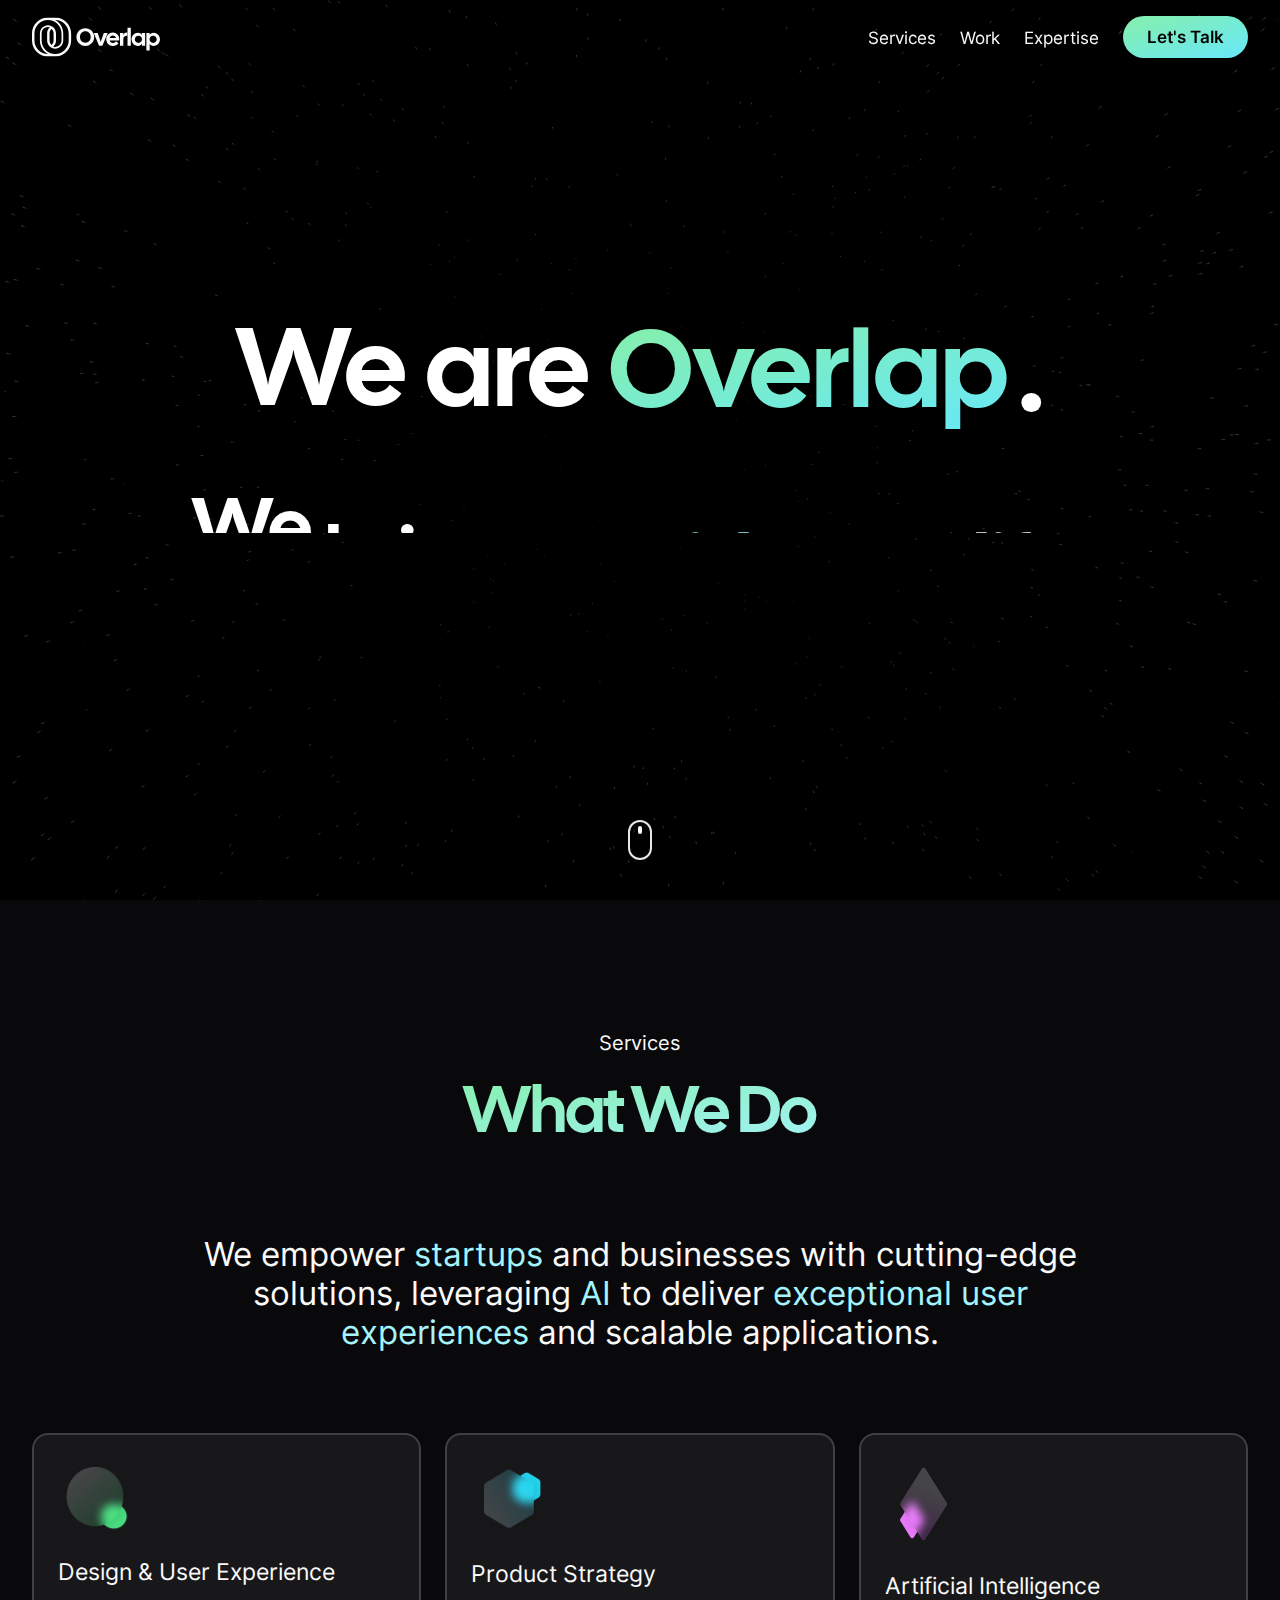
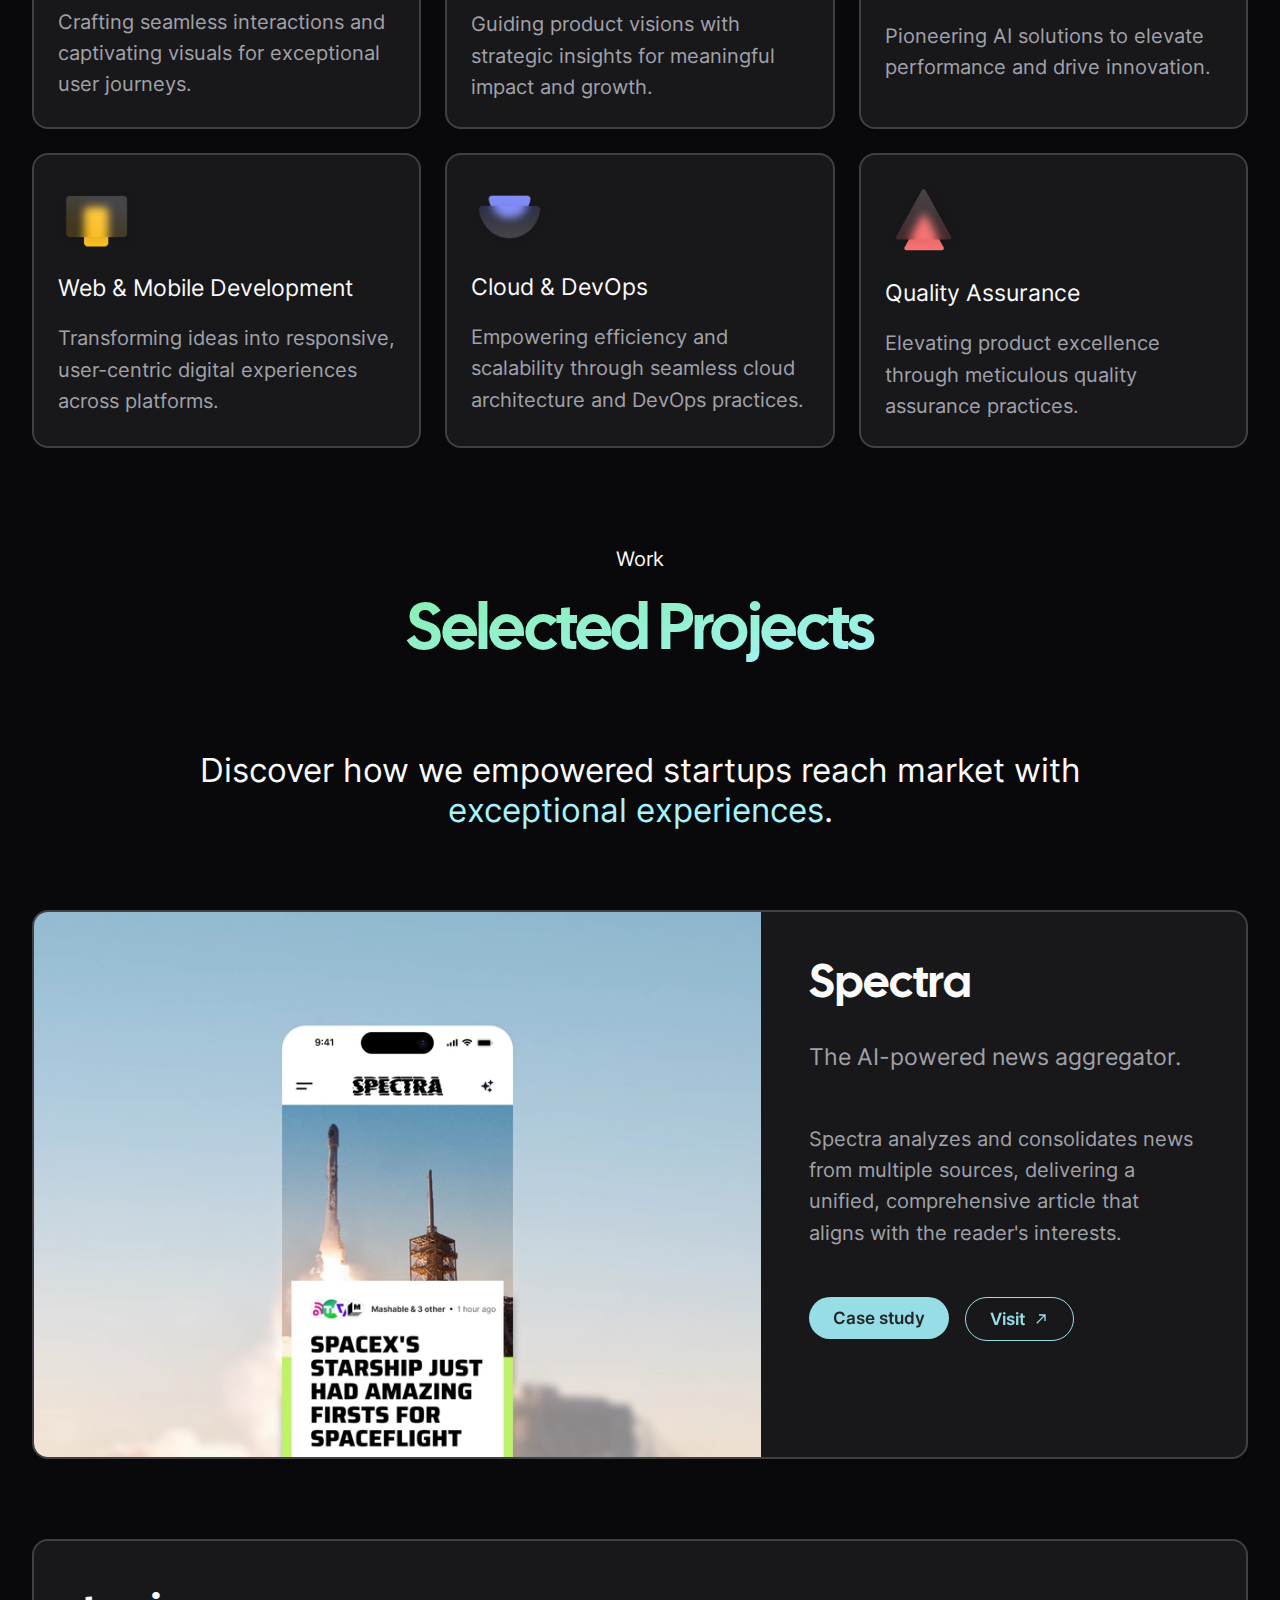
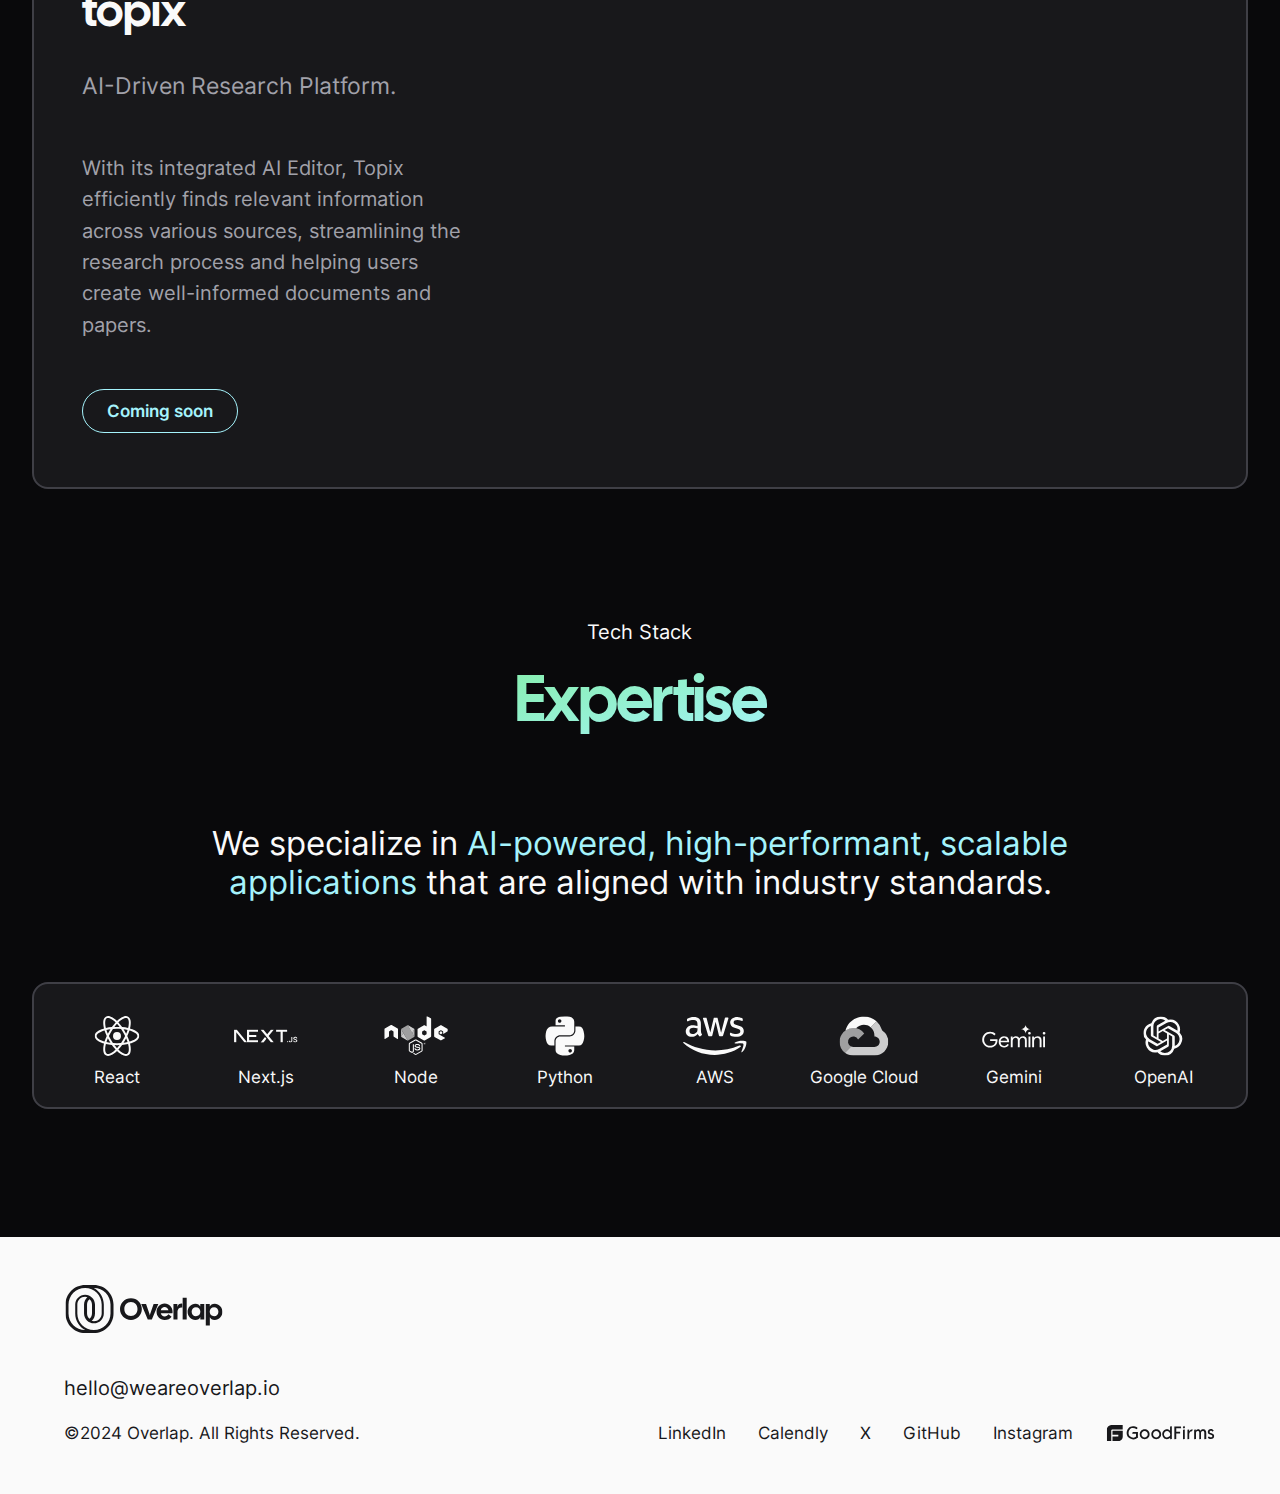
==== commit 9f26448b: "Update from https://github.com/WeAreOverlap/astro-overlap-website/commit/a5a2a3939c1b38486a4197e5e17" ====
--- a/index.html
+++ b/index.html
@@ -1,4 +1,4 @@
-<!DOCTYPE html><html lang="en" class="h-full motion-safe:scroll-smooth" data-theme="dark"> <head><meta charset="UTF-8"><meta name="viewport" content="width=device-width"><meta name="generator" content="Astro v4.8.1"><title>Overlap | We build experience-first digital solutions.</title><meta name="astro-view-transitions-enabled" content="true"><meta name="astro-view-transitions-fallback" content="animate"><meta name="description" content="We are Overlap. We build experience-first digital solutions."><!-- Sitemap --><link rel="sitemap" href="/sitemap-index.xml"><!-- Facebook Meta Tags --><meta property="og:title" content="Overlap"><meta property="og:type" content="website"><meta property="og:description" content="We are Overlap. We build experience-first digital solutions."><meta property="og:url" content="https://weareoverlap.io/"><meta property="og:image" content="https://weareoverlap.io/og-image.jpg"><!-- Twitter Meta Tags --><meta name="twitter:title" content="Overlap"><meta name="twitter:description" content="We are Overlap. We build experience-first digital solutions."><meta property="twitter:domain" content="https://weareoverlap.io/"><meta property="twitter:url" content="https://weareoverlap.io/"><meta name="twitter:image" content="https://weareoverlap.io/og-image.jpg"><meta name="twitter:card" content="summary_large_image"><!-- theme colors --><meta name="theme-color" content="#000000"><!-- Google Analytics --><script async src="https://www.googletagmanager.com/gtag/js?id=G-HFWYJ4C4JQ">
+<!DOCTYPE html><html lang="en" class="h-full motion-safe:scroll-smooth" data-theme="dark"> <head><meta charset="UTF-8"><meta name="viewport" content="width=device-width"><meta name="generator" content="Astro v4.8.1"><title>Overlap | We build experience-first digital solutions.</title><!-- <ViewTransitions /> --><meta name="description" content="We are Overlap. We build experience-first digital solutions."><!-- Sitemap --><link rel="sitemap" href="/sitemap-index.xml"><!-- Facebook Meta Tags --><meta property="og:title" content="Overlap"><meta property="og:type" content="website"><meta property="og:description" content="We are Overlap. We build experience-first digital solutions."><meta property="og:url" content="https://weareoverlap.io/"><meta property="og:image" content="https://weareoverlap.io/og-image.jpg"><!-- Twitter Meta Tags --><meta name="twitter:title" content="Overlap"><meta name="twitter:description" content="We are Overlap. We build experience-first digital solutions."><meta property="twitter:domain" content="https://weareoverlap.io/"><meta property="twitter:url" content="https://weareoverlap.io/"><meta name="twitter:image" content="https://weareoverlap.io/og-image.jpg"><meta name="twitter:card" content="summary_large_image"><!-- theme colors --><meta name="theme-color" content="#000000"><!-- Google Analytics --><script async src="https://www.googletagmanager.com/gtag/js?id=G-HFWYJ4C4JQ">
   // _
 </script> <script>(function(){const id = "G-HFWYJ4C4JQ";
 
@@ -10,9 +10,9 @@
     gtag('js', new Date());
     gtag('config', id);
   })();
-})();</script><!-- initialize theme --><link rel="stylesheet" href="/_astro/index.BfVjl0ZU.css">
-<style>@keyframes scroll{0%{transform:translateY(0)}30%{transform:translateY(100%)}}#wheel[data-astro-cid-5nsxw6bb]{animation:scroll ease 1.5s infinite}@media (prefers-reduced-motion: reduce){#starfield{display:none}#splash-bg-fallback[data-astro-cid-5nsxw6bb]{display:block}}@media (prefers-reduced-motion: reduce){#starfield{display:none}#splash-bg-fallback[data-astro-cid-mculehgc]{display:block}}.subheadline-animation span{margin:0;padding:0}#headline,.subheadline-animation>span{display:inline-block;padding-bottom:.25rem;-webkit-clip-path:polygon(0 0,100% 0,100% 100%,0% 100%);clip-path:polygon(0 0,100% 0,100% 100%,0% 100%)}#headline>span{display:inline-block;--tw-translate-y: 100%;transform:translate(var(--tw-translate-x),var(--tw-translate-y)) rotate(var(--tw-rotate)) skew(var(--tw-skew-x)) skewY(var(--tw-skew-y)) scaleX(var(--tw-scale-x)) scaleY(var(--tw-scale-y));overflow:visible;padding-bottom:1rem}.subheadline-animation{padding-left:2.5rem;padding-right:2.5rem;text-align:center;font-weight:700;--tw-text-opacity: 1;color:rgb(255 255 255 / var(--tw-text-opacity));font-size:clamp(1.802032470703125rem,calc(1.802032470703125rem + ((2.5919999999999996 - 1.802032470703125) * ((100vw - 20rem) / (96 - 20)))),2.5919999999999996rem);line-height:1.2}@media (min-width: 640px){.subheadline-animation{font-size:clamp(2.0272865295410156rem,calc(2.0272865295410156rem + ((3.1103999999999994 - 2.0272865295410156) * ((100vw - 20rem) / (96 - 20)))),3.1103999999999994rem);line-height:1.1}}@media (min-width: 768px){.subheadline-animation{font-size:clamp(2.2806973457336426rem,calc(2.2806973457336426rem + ((3.732479999999999 - 2.2806973457336426) * ((100vw - 20rem) / (96 - 20)))),3.732479999999999rem);line-height:1.1}}@media (min-width: 1024px){.subheadline-animation{font-size:clamp(2.565784513950348rem,calc(2.565784513950348rem + ((4.478975999999999 - 2.565784513950348) * ((100vw - 20rem) / (96 - 20)))),4.478975999999999rem);line-height:1.1}}@media (min-width: 1280px){.subheadline-animation{font-size:clamp(2.8865075781941414rem,calc(2.8865075781941414rem + ((5.374771199999998 - 2.8865075781941414) * ((100vw - 20rem) / (96 - 20)))),5.374771199999998rem);line-height:1}}.subheadline-animation .highlight{color:var(--color-primary)}.subheadline-animation>span>span{display:inline-block;--tw-translate-y: 100%;transform:translate(var(--tw-translate-x),var(--tw-translate-y)) rotate(var(--tw-rotate)) skew(var(--tw-skew-x)) skewY(var(--tw-skew-y)) scaleX(var(--tw-scale-x)) scaleY(var(--tw-scale-y));overflow:visible}article[data-astro-cid-nrlfsdpt],article[data-astro-cid-nrlfsdpt]>div[data-astro-cid-nrlfsdpt]{overflow:clip}article[data-astro-cid-nrlfsdpt]{animation:flip3D ease-in-out both;animation-timeline:view(y);animation-range:entry 50% cover 50%}article[data-astro-cid-nrlfsdpt] img[data-astro-cid-nrlfsdpt]{-o-object-fit:cover;object-fit:cover;-o-object-position:top;object-position:top;animation:image-parallax linear both;animation-timeline:view(y)}@media (prefers-reduced-motion: reduce){article[data-astro-cid-nrlfsdpt],article[data-astro-cid-nrlfsdpt] img[data-astro-cid-nrlfsdpt]{animation:none}}@keyframes flip3D{0%{transform:scale(1) perspective(2000px) rotateX(-45deg);opacity:0}}li[data-astro-cid-c4jeyq3f]{animation:slideIn ease-in-out both;animation-timeline:view(y);animation-range:entry 50% cover 50%}@media (min-width: 768px){li[data-astro-cid-c4jeyq3f]:nth-child(odd){animation-range:entry 20% cover 40%}li[data-astro-cid-c4jeyq3f]:nth-child(2n){animation-range:entry 60% cover 40%}}@media (min-width: 1024px){li[data-astro-cid-c4jeyq3f]:nth-child(3n+1){animation-range:entry 20% cover 40%}li[data-astro-cid-c4jeyq3f]:nth-child(3n+2){animation-range:entry 60% cover 40%}li[data-astro-cid-c4jeyq3f]:nth-child(3n+3){animation-range:entry 100% cover 40%}}@media (prefers-reduced-motion: reduce){li[data-astro-cid-c4jeyq3f]{animation:none}}@keyframes slideIn{0%{transform:translateY(20%);opacity:0}}
-</style><script type="module" src="/_astro/hoisted.z15muoAT.js"></script><style>[data-astro-transition-scope="astro-ce2jlwca-1"] { view-transition-name: Spectra; }@layer astro { ::view-transition-old(Spectra) { 
+})();</script><!-- initialize theme --><link rel="stylesheet" href="/_astro/index.OMFbEKvY.css">
+<style>.subheadline-animation span{margin:0;padding:0}#headline,.subheadline-animation>span{display:inline-block;padding-bottom:.25rem;-webkit-clip-path:polygon(0 0,100% 0,100% 100%,0% 100%);clip-path:polygon(0 0,100% 0,100% 100%,0% 100%)}#headline>span{display:inline-block;--tw-translate-y: 100%;transform:translate(var(--tw-translate-x),var(--tw-translate-y)) rotate(var(--tw-rotate)) skew(var(--tw-skew-x)) skewY(var(--tw-skew-y)) scaleX(var(--tw-scale-x)) scaleY(var(--tw-scale-y));overflow:visible;padding-bottom:1rem}.subheadline-animation{padding-left:2.5rem;padding-right:2.5rem;text-align:center;font-weight:700;--tw-text-opacity: 1;color:rgb(255 255 255 / var(--tw-text-opacity));font-size:clamp(1.802032470703125rem,calc(1.802032470703125rem + ((2.5919999999999996 - 1.802032470703125) * ((100vw - 20rem) / (96 - 20)))),2.5919999999999996rem);line-height:1.2}@media (min-width: 640px){.subheadline-animation{font-size:clamp(2.0272865295410156rem,calc(2.0272865295410156rem + ((3.1103999999999994 - 2.0272865295410156) * ((100vw - 20rem) / (96 - 20)))),3.1103999999999994rem);line-height:1.1}}@media (min-width: 768px){.subheadline-animation{font-size:clamp(2.2806973457336426rem,calc(2.2806973457336426rem + ((3.732479999999999 - 2.2806973457336426) * ((100vw - 20rem) / (96 - 20)))),3.732479999999999rem);line-height:1.1}}@media (min-width: 1024px){.subheadline-animation{font-size:clamp(2.565784513950348rem,calc(2.565784513950348rem + ((4.478975999999999 - 2.565784513950348) * ((100vw - 20rem) / (96 - 20)))),4.478975999999999rem);line-height:1.1}}@media (min-width: 1280px){.subheadline-animation{font-size:clamp(2.8865075781941414rem,calc(2.8865075781941414rem + ((5.374771199999998 - 2.8865075781941414) * ((100vw - 20rem) / (96 - 20)))),5.374771199999998rem);line-height:1}}.subheadline-animation .highlight{color:var(--color-primary)}.subheadline-animation>span>span{display:inline-block;--tw-translate-y: 100%;transform:translate(var(--tw-translate-x),var(--tw-translate-y)) rotate(var(--tw-rotate)) skew(var(--tw-skew-x)) skewY(var(--tw-skew-y)) scaleX(var(--tw-scale-x)) scaleY(var(--tw-scale-y));overflow:visible}@keyframes scroll{0%{transform:translateY(0)}30%{transform:translateY(100%)}}#wheel[data-astro-cid-5nsxw6bb]{animation:scroll ease 1.5s infinite}@media (prefers-reduced-motion: reduce){#starfield{display:none}#splash-bg-fallback[data-astro-cid-5nsxw6bb]{display:block}}@media (prefers-reduced-motion: reduce){#starfield{display:none}#splash-bg-fallback[data-astro-cid-mculehgc]{display:block}}article[data-astro-cid-nrlfsdpt],article[data-astro-cid-nrlfsdpt]>div[data-astro-cid-nrlfsdpt]{overflow:clip}article[data-astro-cid-nrlfsdpt]{animation:flip3D ease-in-out both;animation-timeline:view(y);animation-range:entry 50% cover 50%}article[data-astro-cid-nrlfsdpt] img[data-astro-cid-nrlfsdpt]{-o-object-fit:cover;object-fit:cover;-o-object-position:top;object-position:top;animation:image-parallax linear both;animation-timeline:view(y)}@media (prefers-reduced-motion: reduce){article[data-astro-cid-nrlfsdpt],article[data-astro-cid-nrlfsdpt] img[data-astro-cid-nrlfsdpt]{animation:none}}@keyframes flip3D{0%{transform:scale(1) perspective(2000px) rotateX(-45deg);opacity:0}}li[data-astro-cid-c4jeyq3f]{animation:slideIn ease-in-out both;animation-timeline:view(y);animation-range:entry 50% cover 50%}@media (min-width: 768px){li[data-astro-cid-c4jeyq3f]:nth-child(odd){animation-range:entry 20% cover 40%}li[data-astro-cid-c4jeyq3f]:nth-child(2n){animation-range:entry 60% cover 40%}}@media (min-width: 1024px){li[data-astro-cid-c4jeyq3f]:nth-child(3n+1){animation-range:entry 20% cover 40%}li[data-astro-cid-c4jeyq3f]:nth-child(3n+2){animation-range:entry 60% cover 40%}li[data-astro-cid-c4jeyq3f]:nth-child(3n+3){animation-range:entry 100% cover 40%}}@media (prefers-reduced-motion: reduce){li[data-astro-cid-c4jeyq3f]{animation:none}}@keyframes slideIn{0%{transform:translateY(20%);opacity:0}}
+</style><script type="module" src="/_astro/hoisted.BijpjiHd.js"></script><style>[data-astro-transition-scope="astro-ce2jlwca-1"] { view-transition-name: Spectra; }@layer astro { ::view-transition-old(Spectra) { 
 	animation-duration: 180ms;
 	animation-timing-function: cubic-bezier(0.76, 0, 0.24, 1);
 	animation-fill-mode: both;
@@ -200,11 +200,11 @@
 
     rafId = requestAnimationFrame(frame);
   }
-</script> <div id="splash-bg-fallback" class="absolute inset-0 hidden opacity-40" data-astro-cid-mculehgc> <img src="/_astro/overlap-bg-sand.C4eWEP8J_ZiDsh6.webp" srcset="/_astro/overlap-bg-sand.C4eWEP8J_Z14yXpy.webp 450w, /_astro/overlap-bg-sand.C4eWEP8J_Z27HCmw.webp 800w, /_astro/overlap-bg-sand.C4eWEP8J_Z1XCUeF.webp 1200w" class="h-full w-full object-cover" sizes="100vw" alt="The arid surface of dark sand" width="1440" height="900" loading="lazy" decoding="async"> </div> <div class="relative grid h-full place-items-center" data-astro-cid-mculehgc> <div id="splash-headline" class="flex flex-col items-center" data-astro-cid-mculehgc> <h2 id="headline" class="px-10 text-center font-bold text-white text-5xl sm:text-6xl md:text-7xl lg:text-8xl xl:text-9xl" data-astro-cid-mculehgc> <span data-astro-cid-mculehgc><span data-astro-cid-mculehgc>We</span></span> <span data-astro-cid-mculehgc><span data-astro-cid-mculehgc>are</span></span> <span data-astro-cid-mculehgc><span class="gradient-heading -mr-3 pr-1" data-astro-cid-mculehgc>Overlap</span></span> <span data-astro-cid-mculehgc><span data-astro-cid-mculehgc>.</span></span> </h2> <div class="min-h-32" data-astro-cid-mculehgc> <h3 id="subheadline-3" class="subheadline-animation hidden" data-astro-cid-mculehgc> <span data-astro-cid-mculehgc><span data-astro-cid-mculehgc>We</span></span> <span data-astro-cid-mculehgc><span data-astro-cid-mculehgc>build</span></span> <span data-astro-cid-mculehgc><span class="highlight" data-astro-cid-mculehgc>experience-first</span></span> <span data-astro-cid-mculehgc><span data-astro-cid-mculehgc>digital</span></span> <span data-astro-cid-mculehgc><span data-astro-cid-mculehgc>solutions.</span></span> </h3> <h3 id="subheadline-2" class="subheadline-animation hidden" data-astro-cid-mculehgc> <span data-astro-cid-mculehgc><span data-astro-cid-mculehgc>We</span></span> <span data-astro-cid-mculehgc><span data-astro-cid-mculehgc>develop</span></span> <span data-astro-cid-mculehgc><span class="highlight" data-astro-cid-mculehgc>AI-powered</span></span> <span data-astro-cid-mculehgc><span data-astro-cid-mculehgc>applications.</span></span> </h3> <h3 id="subheadline-1" class="subheadline-animation hidden" data-astro-cid-mculehgc> <span data-astro-cid-mculehgc><span data-astro-cid-mculehgc>We</span></span> <span data-astro-cid-mculehgc><span data-astro-cid-mculehgc>bring</span></span> <span data-astro-cid-mculehgc><span data-astro-cid-mculehgc>your</span></span> <span data-astro-cid-mculehgc><span class="highlight" data-astro-cid-mculehgc>ideas</span></span> <span data-astro-cid-mculehgc><span data-astro-cid-mculehgc>to</span></span> <span data-astro-cid-mculehgc><span data-astro-cid-mculehgc>life.</span></span> </h3> </div> <a class="rounded-full bg-gradient-to-br from-green-300 to-cyan-300 px-6 py-2 text-center font-semibold text-black text-sm hover:text-black block sm:hidden mt-20 inline" aria-label="Let's Talk" href="mailto:hello@weareoverlap.io?subject=Let's talk!" target="_blank"> Let&#39;s Talk </a> </div> <div class="align-center absolute bottom-10" data-astro-cid-5nsxw6bb> <div class="radius-full relative flex h-10 w-6 justify-center rounded-full border-2" data-astro-cid-5nsxw6bb> <div id="wheel" class="mt-1 h-2 w-1 rounded-full bg-white" data-astro-cid-5nsxw6bb></div> </div> </div>  </div> </section>  <noscript> <style>
+</script> <div id="splash-bg-fallback" class="absolute inset-0 hidden opacity-40" data-astro-cid-mculehgc> <img src="/_astro/overlap-bg-sand.C4eWEP8J_ZiDsh6.webp" srcset="/_astro/overlap-bg-sand.C4eWEP8J_Z14yXpy.webp 450w, /_astro/overlap-bg-sand.C4eWEP8J_Z27HCmw.webp 800w, /_astro/overlap-bg-sand.C4eWEP8J_Z1XCUeF.webp 1200w" class="h-full w-full object-cover" sizes="100vw" alt="The arid surface of dark sand" width="1440" height="900" loading="lazy" decoding="async"> </div> <div class="relative grid h-full place-items-center" data-astro-cid-mculehgc> <div id="splash-headline" class="flex flex-col items-center"> <h2 id="headline" class="px-10 text-center font-bold text-white text-5xl sm:text-6xl md:text-7xl lg:text-8xl xl:text-9xl"> <span><span>We</span></span> <span><span>are</span></span> <span><span class="gradient-heading -mr-3 pr-1">Overlap</span></span> <span><span>.</span></span> </h2> <div class="min-h-32"> <h3 id="subheadline-3" class="subheadline-animation hidden"> <span><span>We</span></span> <span><span>build</span></span> <span><span class="highlight">experience-first</span></span> <span><span>digital</span></span> <span><span>solutions.</span></span> </h3> <h3 id="subheadline-2" class="subheadline-animation hidden"> <span><span>We</span></span> <span><span>develop</span></span> <span><span class="highlight">AI-powered</span></span> <span><span>applications.</span></span> </h3> <h3 id="subheadline-1" class="subheadline-animation hidden"> <span><span>We</span></span> <span><span>bring</span></span> <span><span>your</span></span> <span><span class="highlight">ideas</span></span> <span><span>to</span></span> <span><span>life.</span></span> </h3> </div> <a class="rounded-full bg-gradient-to-br from-green-300 to-cyan-300 px-6 py-2 text-center font-semibold text-black text-sm hover:text-black block sm:hidden mt-20 inline" aria-label="Let's Talk" href="mailto:hello@weareoverlap.io?subject=Let's talk!" target="_blank"> Let&#39;s Talk </a> </div> <!-- <script is:inline src="https://cdn.jsdelivr.net/npm/gsap@3.12.5/dist/gsap.min.js" /> -->   <div class="align-center absolute bottom-10" data-astro-cid-5nsxw6bb> <div class="radius-full relative flex h-10 w-6 justify-center rounded-full border-2" data-astro-cid-5nsxw6bb> <div id="wheel" class="mt-1 h-2 w-1 rounded-full bg-white" data-astro-cid-5nsxw6bb></div> </div> </div>  </div> </section> <noscript> <style>
     #splash-bg-fallback {
       display: block;
     }
-  </style> </noscript>   <div class="space-y-12 overflow-clip px-4 py-16 md:space-y-16 md:px-6 md:py-24 lg:space-y-24 lg:px-8 lg:py-32"> <section id="services" class="flex scroll-mt-24 flex-col items-center gap-8 md:gap-10 lg:gap-20"> <div class="flex flex-col items-center gap-4"> Services <h2 class="gradient-text text-center font-extrabold tracking-tight text-6xl"> What We Do </h2> </div> <p class="max-w-4xl text-center text-2xl"> 
+  </style> </noscript>  <div class="space-y-12 overflow-clip px-4 py-16 md:space-y-16 md:px-6 md:py-24 lg:space-y-24 lg:px-8 lg:py-32"> <section id="services" class="flex scroll-mt-24 flex-col items-center gap-8 md:gap-10 lg:gap-20"> <div class="flex flex-col items-center gap-4"> Services <h2 class="gradient-text text-center font-extrabold tracking-tight text-6xl"> What We Do </h2> </div> <p class="max-w-4xl text-center text-2xl"> 
 We empower <span class="text-primary" data-astro-cid-c4jeyq3f>startups</span> and businesses with cutting-edge
     solutions, leveraging <span class="text-primary" data-astro-cid-c4jeyq3f>AI</span> to deliver <span class="text-primary" data-astro-cid-c4jeyq3f>exceptional user experiences</span> and scalable applications.
  </p> <ul class="grid max-w-7xl grid-cols-1 gap-6 md:grid-cols-2 lg:grid-cols-3" data-astro-cid-c4jeyq3f><li class="flex flex-col gap-4 rounded-2xl border-2 border-default bg-offset p-6 transition duration-500 ease-in-out hover:scale-105 motion-reduce:transition-none motion-reduce:hover:transform-none" data-astro-cid-c4jeyq3f><img src="/_astro/service-icon--01.DsWDKw8T.png" width="80" height="80" alt="An icon of Design &#38; User Experience" data-astro-cid-c4jeyq3f><p class="text-lg" data-astro-cid-c4jeyq3f>Design &amp; User Experience</p><p class="text-md text-offset" data-astro-cid-c4jeyq3f>Crafting seamless interactions and captivating visuals for exceptional user journeys.</p></li><li class="flex flex-col gap-4 rounded-2xl border-2 border-default bg-offset p-6 transition duration-500 ease-in-out hover:scale-105 motion-reduce:transition-none motion-reduce:hover:transform-none" data-astro-cid-c4jeyq3f><img src="/_astro/service-icon--02.D8LeTdsl.png" width="80" height="80" alt="An icon of Product Strategy" data-astro-cid-c4jeyq3f><p class="text-lg" data-astro-cid-c4jeyq3f>Product Strategy</p><p class="text-md text-offset" data-astro-cid-c4jeyq3f>Guiding product visions with strategic insights for meaningful impact and growth.</p></li><li class="flex flex-col gap-4 rounded-2xl border-2 border-default bg-offset p-6 transition duration-500 ease-in-out hover:scale-105 motion-reduce:transition-none motion-reduce:hover:transform-none" data-astro-cid-c4jeyq3f><img src="/_astro/service-icon--03.DWuEH8Tj.png" width="80" height="80" alt="An icon of Artificial Intelligence" data-astro-cid-c4jeyq3f><p class="text-lg" data-astro-cid-c4jeyq3f>Artificial Intelligence</p><p class="text-md text-offset" data-astro-cid-c4jeyq3f>Pioneering AI solutions to elevate performance and drive innovation.</p></li><li class="flex flex-col gap-4 rounded-2xl border-2 border-default bg-offset p-6 transition duration-500 ease-in-out hover:scale-105 motion-reduce:transition-none motion-reduce:hover:transform-none" data-astro-cid-c4jeyq3f><img src="/_astro/service-icon--04.D7UJVMSz.png" width="80" height="80" alt="An icon of Web &#38; Mobile Development" data-astro-cid-c4jeyq3f><p class="text-lg" data-astro-cid-c4jeyq3f>Web &amp; Mobile Development</p><p class="text-md text-offset" data-astro-cid-c4jeyq3f>Transforming ideas into responsive, user-centric digital experiences across platforms.</p></li><li class="flex flex-col gap-4 rounded-2xl border-2 border-default bg-offset p-6 transition duration-500 ease-in-out hover:scale-105 motion-reduce:transition-none motion-reduce:hover:transform-none" data-astro-cid-c4jeyq3f><img src="/_astro/service-icon--05.0AdjO4EX.png" width="80" height="80" alt="An icon of Cloud &#38; DevOps" data-astro-cid-c4jeyq3f><p class="text-lg" data-astro-cid-c4jeyq3f>Cloud &amp; DevOps</p><p class="text-md text-offset" data-astro-cid-c4jeyq3f>Empowering efficiency and scalability through seamless cloud architecture and DevOps practices.</p></li><li class="flex flex-col gap-4 rounded-2xl border-2 border-default bg-offset p-6 transition duration-500 ease-in-out hover:scale-105 motion-reduce:transition-none motion-reduce:hover:transform-none" data-astro-cid-c4jeyq3f><img src="/_astro/service-icon--06.veYmiMXY.png" width="80" height="80" alt="An icon of Quality Assurance" data-astro-cid-c4jeyq3f><p class="text-lg" data-astro-cid-c4jeyq3f>Quality Assurance</p><p class="text-md text-offset" data-astro-cid-c4jeyq3f>Elevating product excellence through meticulous quality assurance practices.</p></li></ul> </section> <section id="work" class="flex scroll-mt-24 flex-col items-center gap-8 md:gap-10 lg:gap-20"> <div class="flex flex-col items-center gap-4"> Work <h2 class="gradient-text text-center font-extrabold tracking-tight text-6xl"> Selected Projects </h2> </div> <p class="max-w-4xl text-center text-2xl"> 
--- a/_astro/index.OMFbEKvY.css
+++ b/_astro/index.OMFbEKvY.css
@@ -0,0 +1 @@
+*,:before,:after{box-sizing:border-box;border-width:0;border-style:solid;border-color:#e5e7eb}:before,:after{--tw-content:""}html,:host{line-height:1.5;-webkit-text-size-adjust:100%;-moz-tab-size:4;-o-tab-size:4;tab-size:4;font-family:Inter Variable,ui-sans-serif,system-ui,sans-serif,"Apple Color Emoji","Segoe UI Emoji",Segoe UI Symbol,"Noto Color Emoji";font-feature-settings:normal;font-variation-settings:normal;-webkit-tap-highlight-color:transparent}body{margin:0;line-height:inherit}hr{height:0;color:inherit;border-top-width:1px}abbr:where([title]){-webkit-text-decoration:underline dotted;text-decoration:underline dotted}h1,h2,h3,h4,h5,h6{font-size:inherit;font-weight:inherit}a{color:inherit;text-decoration:inherit}b,strong{font-weight:bolder}code,kbd,samp,pre{font-family:ui-monospace,SFMono-Regular,Menlo,Monaco,Consolas,Liberation Mono,Courier New,monospace;font-feature-settings:normal;font-variation-settings:normal;font-size:1em}small{font-size:80%}sub,sup{font-size:75%;line-height:0;position:relative;vertical-align:baseline}sub{bottom:-.25em}sup{top:-.5em}table{text-indent:0;border-color:inherit;border-collapse:collapse}button,input,optgroup,select,textarea{font-family:inherit;font-feature-settings:inherit;font-variation-settings:inherit;font-size:100%;font-weight:inherit;line-height:inherit;letter-spacing:inherit;color:inherit;margin:0;padding:0}button,select{text-transform:none}button,input:where([type=button]),input:where([type=reset]),input:where([type=submit]){-webkit-appearance:button;background-color:transparent;background-image:none}:-moz-focusring{outline:auto}:-moz-ui-invalid{box-shadow:none}progress{vertical-align:baseline}::-webkit-inner-spin-button,::-webkit-outer-spin-button{height:auto}[type=search]{-webkit-appearance:textfield;outline-offset:-2px}::-webkit-search-decoration{-webkit-appearance:none}::-webkit-file-upload-button{-webkit-appearance:button;font:inherit}summary{display:list-item}blockquote,dl,dd,h1,h2,h3,h4,h5,h6,hr,figure,p,pre{margin:0}fieldset{margin:0;padding:0}legend{padding:0}ol,ul,menu{list-style:none;margin:0;padding:0}dialog{padding:0}textarea{resize:vertical}input::-moz-placeholder,textarea::-moz-placeholder{opacity:1;color:#9ca3af}input::placeholder,textarea::placeholder{opacity:1;color:#9ca3af}button,[role=button]{cursor:pointer}:disabled{cursor:default}img,svg,video,canvas,audio,iframe,embed,object{display:block;vertical-align:middle}img,video{max-width:100%;height:auto}[hidden]{display:none}*,:before,:after{--tw-border-spacing-x:0;--tw-border-spacing-y:0;--tw-translate-x:0;--tw-translate-y:0;--tw-rotate:0;--tw-skew-x:0;--tw-skew-y:0;--tw-scale-x:1;--tw-scale-y:1;--tw-pan-x: ;--tw-pan-y: ;--tw-pinch-zoom: ;--tw-scroll-snap-strictness:proximity;--tw-gradient-from-position: ;--tw-gradient-via-position: ;--tw-gradient-to-position: ;--tw-ordinal: ;--tw-slashed-zero: ;--tw-numeric-figure: ;--tw-numeric-spacing: ;--tw-numeric-fraction: ;--tw-ring-inset: ;--tw-ring-offset-width:0px;--tw-ring-offset-color:#fff;--tw-ring-color:rgb(59 130 246 / .5);--tw-ring-offset-shadow:0 0 #0000;--tw-ring-shadow:0 0 #0000;--tw-shadow:0 0 #0000;--tw-shadow-colored:0 0 #0000;--tw-blur: ;--tw-brightness: ;--tw-contrast: ;--tw-grayscale: ;--tw-hue-rotate: ;--tw-invert: ;--tw-saturate: ;--tw-sepia: ;--tw-drop-shadow: ;--tw-backdrop-blur: ;--tw-backdrop-brightness: ;--tw-backdrop-contrast: ;--tw-backdrop-grayscale: ;--tw-backdrop-hue-rotate: ;--tw-backdrop-invert: ;--tw-backdrop-opacity: ;--tw-backdrop-saturate: ;--tw-backdrop-sepia: ;--tw-contain-size: ;--tw-contain-layout: ;--tw-contain-paint: ;--tw-contain-style: }::backdrop{--tw-border-spacing-x:0;--tw-border-spacing-y:0;--tw-translate-x:0;--tw-translate-y:0;--tw-rotate:0;--tw-skew-x:0;--tw-skew-y:0;--tw-scale-x:1;--tw-scale-y:1;--tw-pan-x: ;--tw-pan-y: ;--tw-pinch-zoom: ;--tw-scroll-snap-strictness:proximity;--tw-gradient-from-position: ;--tw-gradient-via-position: ;--tw-gradient-to-position: ;--tw-ordinal: ;--tw-slashed-zero: ;--tw-numeric-figure: ;--tw-numeric-spacing: ;--tw-numeric-fraction: ;--tw-ring-inset: ;--tw-ring-offset-width:0px;--tw-ring-offset-color:#fff;--tw-ring-color:rgb(59 130 246 / .5);--tw-ring-offset-shadow:0 0 #0000;--tw-ring-shadow:0 0 #0000;--tw-shadow:0 0 #0000;--tw-shadow-colored:0 0 #0000;--tw-blur: ;--tw-brightness: ;--tw-contrast: ;--tw-grayscale: ;--tw-hue-rotate: ;--tw-invert: ;--tw-saturate: ;--tw-sepia: ;--tw-drop-shadow: ;--tw-backdrop-blur: ;--tw-backdrop-brightness: ;--tw-backdrop-contrast: ;--tw-backdrop-grayscale: ;--tw-backdrop-hue-rotate: ;--tw-backdrop-invert: ;--tw-backdrop-opacity: ;--tw-backdrop-saturate: ;--tw-backdrop-sepia: ;--tw-contain-size: ;--tw-contain-layout: ;--tw-contain-paint: ;--tw-contain-style: }.container{width:100%}@media (min-width:640px){.container{max-width:640px}}@media (min-width:768px){.container{max-width:768px}}@media (min-width:1024px){.container{max-width:1024px}}@media (min-width:1280px){.container{max-width:1280px}}@media (min-width:1536px){.container{max-width:1536px}}.sr-only{position:absolute;width:1px;height:1px;padding:0;margin:-1px;overflow:hidden;clip:rect(0,0,0,0);white-space:nowrap;border-width:0}.fixed{position:fixed}.absolute{position:absolute}.relative{position:relative}.inset-0{inset:0}.bottom-10{bottom:2.5rem}.left-1\/2{left:50%}.right-4{right:1rem}.top-0{top:0}.top-1\/2{top:50%}.z-20{z-index:20}.m-0{margin:0}.m-auto{margin:auto}.-ml-12{margin-left:-3rem}.-mr-3{margin-right:-.75rem}.mb-10{margin-bottom:2.5rem}.mb-4{margin-bottom:1rem}.mb-7{margin-bottom:1.75rem}.mb-8{margin-bottom:2rem}.ml-0{margin-left:0}.ml-auto{margin-left:auto}.mt-1{margin-top:.25rem}.mt-20{margin-top:5rem}.block{display:block}.inline-block{display:inline-block}.inline{display:inline}.flex{display:flex}.table{display:table}.grid{display:grid}.hidden{display:none}.aspect-video{aspect-ratio:16/9}.size-16{width:4rem;height:4rem}.size-32{width:8rem;height:8rem}.size-4{width:1rem;height:1rem}.size-6{width:1.5rem;height:1.5rem}.size-8{width:2rem;height:2rem}.h-10{height:2.5rem}.h-12{height:3rem}.h-2{height:.5rem}.h-4{height:1rem}.h-60{height:15rem}.h-\[200px\]{height:200px}.h-\[250px\]{height:250px}.h-full{height:100%}.min-h-32{min-height:8rem}.w-1{width:.25rem}.w-16{width:4rem}.w-32{width:8rem}.w-40{width:10rem}.w-6{width:1.5rem}.w-full{width:100%}.max-w-4xl{max-width:56rem}.max-w-6xl{max-width:72rem}.max-w-7xl{max-width:80rem}.basis-2\/5{flex-basis:40%}.basis-2\/6{flex-basis:33.333333%}.basis-3\/5{flex-basis:60%}.basis-4\/6{flex-basis:66.666667%}.origin-\[right_center\]{transform-origin:right center}.-translate-x-1\/2{--tw-translate-x:-50%;transform:translate(var(--tw-translate-x),var(--tw-translate-y)) rotate(var(--tw-rotate)) skew(var(--tw-skew-x)) skewY(var(--tw-skew-y)) scaleX(var(--tw-scale-x)) scaleY(var(--tw-scale-y))}.-translate-y-1\/2{--tw-translate-y:-50%;transform:translate(var(--tw-translate-x),var(--tw-translate-y)) rotate(var(--tw-rotate)) skew(var(--tw-skew-x)) skewY(var(--tw-skew-y)) scaleX(var(--tw-scale-x)) scaleY(var(--tw-scale-y))}.translate-x-\[-50\%\]{--tw-translate-x:-50%;transform:translate(var(--tw-translate-x),var(--tw-translate-y)) rotate(var(--tw-rotate)) skew(var(--tw-skew-x)) skewY(var(--tw-skew-y)) scaleX(var(--tw-scale-x)) scaleY(var(--tw-scale-y))}.translate-y-\[-50\%\]{--tw-translate-y:-50%;transform:translate(var(--tw-translate-x),var(--tw-translate-y)) rotate(var(--tw-rotate)) skew(var(--tw-skew-x)) skewY(var(--tw-skew-y)) scaleX(var(--tw-scale-x)) scaleY(var(--tw-scale-y))}.translate-y-full{--tw-translate-y:100%;transform:translate(var(--tw-translate-x),var(--tw-translate-y)) rotate(var(--tw-rotate)) skew(var(--tw-skew-x)) skewY(var(--tw-skew-y)) scaleX(var(--tw-scale-x)) scaleY(var(--tw-scale-y))}.scale-0{--tw-scale-x:0;--tw-scale-y:0;transform:translate(var(--tw-translate-x),var(--tw-translate-y)) rotate(var(--tw-rotate)) skew(var(--tw-skew-x)) skewY(var(--tw-skew-y)) scaleX(var(--tw-scale-x)) scaleY(var(--tw-scale-y))}.transform{transform:translate(var(--tw-translate-x),var(--tw-translate-y)) rotate(var(--tw-rotate)) skew(var(--tw-skew-x)) skewY(var(--tw-skew-y)) scaleX(var(--tw-scale-x)) scaleY(var(--tw-scale-y))}@keyframes pulse{50%{opacity:.5}}.animate-pulse-fast{animation:pulse 1s cubic-bezier(.4,0,.6,1) infinite}.cursor-pointer{cursor:pointer}.scroll-mt-24{scroll-margin-top:6rem}.grid-cols-1{grid-template-columns:repeat(1,minmax(0,1fr))}.grid-cols-2{grid-template-columns:repeat(2,minmax(0,1fr))}.flex-row{flex-direction:row}.flex-col{flex-direction:column}.flex-wrap{flex-wrap:wrap}.place-items-center{place-items:center}.items-start{align-items:flex-start}.items-center{align-items:center}.justify-start{justify-content:flex-start}.justify-center{justify-content:center}.justify-between{justify-content:space-between}.justify-items-end{justify-items:end}.gap-10{gap:2.5rem}.gap-12{gap:3rem}.gap-2{gap:.5rem}.gap-3{gap:.75rem}.gap-4{gap:1rem}.gap-6{gap:1.5rem}.gap-8{gap:2rem}.space-y-12>:not([hidden])~:not([hidden]){--tw-space-y-reverse:0;margin-top:calc(3rem*calc(1 - var(--tw-space-y-reverse)));margin-bottom:calc(3rem*var(--tw-space-y-reverse))}.space-y-2>:not([hidden])~:not([hidden]){--tw-space-y-reverse:0;margin-top:calc(.5rem*calc(1 - var(--tw-space-y-reverse)));margin-bottom:calc(.5rem*var(--tw-space-y-reverse))}.space-y-8>:not([hidden])~:not([hidden]){--tw-space-y-reverse:0;margin-top:calc(2rem*calc(1 - var(--tw-space-y-reverse)));margin-bottom:calc(2rem*var(--tw-space-y-reverse))}.self-end{align-self:flex-end}.self-center{align-self:center}.overflow-hidden{overflow:hidden}.overflow-clip{overflow:clip}.overflow-visible{overflow:visible}.overflow-x-hidden{overflow-x:hidden}.whitespace-nowrap{white-space:nowrap}.rounded-2xl{border-radius:1rem}.rounded-full{border-radius:9999px}.border{border-width:1px}.border-2{border-width:2px}.border-b{border-bottom-width:1px}.border-b-\[100px\]{border-bottom-width:100px}.border-\[var\(--color-primary\)\]{border-color:var(--color-primary)}.border-current{border-color:currentColor}.border-default{border-color:var(--color-border)}.border-primary{border-color:var(--color-primary)}.border-transparent{border-color:transparent}.bg-black{--tw-bg-opacity:1;background-color:rgb(0 0 0/var(--tw-bg-opacity))}.bg-default{background-color:var(--color-background)}.bg-header{background-color:var(--color-background-header)}.bg-lime-300{--tw-bg-opacity:1;background-color:rgb(190 242 100/var(--tw-bg-opacity))}.bg-offset{background-color:var(--color-background-offset)}.bg-primary{background-color:var(--color-primary)}.bg-slate-950{--tw-bg-opacity:1;background-color:rgb(2 6 23/var(--tw-bg-opacity))}.bg-white{--tw-bg-opacity:1;background-color:rgb(255 255 255/var(--tw-bg-opacity))}.bg-gradient-to-br{background-image:linear-gradient(to bottom right,var(--tw-gradient-stops))}.from-green-300{--tw-gradient-from:#86efac var(--tw-gradient-from-position);--tw-gradient-to:rgb(134 239 172 / 0) var(--tw-gradient-to-position);--tw-gradient-stops:var(--tw-gradient-from), var(--tw-gradient-to)}.to-cyan-300{--tw-gradient-to:#67e8f9 var(--tw-gradient-to-position)}.bg-cover{background-size:cover}.object-cover{-o-object-fit:cover;object-fit:cover}.p-6{padding:1.5rem}.p-8{padding:2rem}.px-10{padding-left:2.5rem;padding-right:2.5rem}.px-4{padding-left:1rem;padding-right:1rem}.px-5{padding-left:1.25rem;padding-right:1.25rem}.px-6{padding-left:1.5rem;padding-right:1.5rem}.px-8{padding-left:2rem;padding-right:2rem}.py-1{padding-top:.25rem;padding-bottom:.25rem}.py-10{padding-top:2.5rem;padding-bottom:2.5rem}.py-16{padding-top:4rem;padding-bottom:4rem}.py-2{padding-top:.5rem;padding-bottom:.5rem}.py-20{padding-top:5rem;padding-bottom:5rem}.py-4{padding-top:1rem;padding-bottom:1rem}.py-6{padding-top:1.5rem;padding-bottom:1.5rem}.pb-4{padding-bottom:1rem}.pr-1{padding-right:.25rem}.pt-20{padding-top:5rem}.pt-4{padding-top:1rem}.pt-8{padding-top:2rem}.text-left{text-align:left}.text-center{text-align:center}.text-right{text-align:right}.align-middle{vertical-align:middle}.font-bold{font-weight:700}.font-extrabold{font-weight:800}.font-semibold{font-weight:600}.uppercase{text-transform:uppercase}.tracking-tight{letter-spacing:-.025em}.text-black{--tw-text-opacity:1;color:rgb(0 0 0/var(--tw-text-opacity))}.text-default{color:var(--color-text)}.text-lime-300{--tw-text-opacity:1;color:rgb(190 242 100/var(--tw-text-opacity))}.text-offset{color:var(--color-text-offset)}.text-primary{color:var(--color-primary)}.text-white{--tw-text-opacity:1;color:rgb(255 255 255/var(--tw-text-opacity))}.text-zinc-800{--tw-text-opacity:1;color:rgb(39 39 42/var(--tw-text-opacity))}.opacity-100{opacity:1}.opacity-40{opacity:.4}.opacity-90{opacity:.9}.transition{transition-property:color,background-color,border-color,text-decoration-color,fill,stroke,opacity,box-shadow,transform,filter,-webkit-backdrop-filter;transition-property:color,background-color,border-color,text-decoration-color,fill,stroke,opacity,box-shadow,transform,filter,backdrop-filter;transition-property:color,background-color,border-color,text-decoration-color,fill,stroke,opacity,box-shadow,transform,filter,backdrop-filter,-webkit-backdrop-filter;transition-timing-function:cubic-bezier(.4,0,.2,1);transition-duration:.15s}.transition-all{transition-property:all;transition-timing-function:cubic-bezier(.4,0,.2,1);transition-duration:.15s}.duration-500{transition-duration:.5s}.ease-in-out{transition-timing-function:cubic-bezier(.4,0,.2,1)}.text-xs{font-size:clamp(.8680555555555557rem,calc(.8680555555555557rem + ((.8888888888888888 - .8680555555555557)*((100vw - 20rem)/(96 - 20)))),.8888888888888888rem);line-height:1.6}.text-sm{font-size:clamp(1rem,calc(1rem + ((1.0416666666666667 - 1)*((100vw - 20rem)/(96 - 20)))),1.0416666666666667rem);line-height:1.6}.text-base{font-size:clamp(1.125rem,calc(1.125rem + ((1.25 - 1.125)*((100vw - 20rem)/(96 - 20)))),1.25rem);line-height:1.6}.text-lg{font-size:clamp(1.265625rem,calc(1.265625rem + ((1.5 - 1.265625)*((100vw - 20rem)/(96 - 20)))),1.5rem);line-height:1.6}.text-xl{font-size:clamp(1.423828125rem,calc(1.423828125rem + ((1.7999999999999998 - 1.423828125)*((100vw - 20rem)/(96 - 20)))),1.7999999999999998rem);line-height:1.2}.text-2xl{font-size:clamp(1.601806640625rem,calc(1.601806640625rem + ((2.1599999999999997 - 1.601806640625)*((100vw - 20rem)/(96 - 20)))),2.1599999999999997rem);line-height:1.2}.text-3xl{font-size:clamp(1.802032470703125rem,calc(1.802032470703125rem + ((2.5919999999999996 - 1.802032470703125)*((100vw - 20rem)/(96 - 20)))),2.5919999999999996rem);line-height:1.2}.text-4xl{font-size:clamp(2.0272865295410156rem,calc(2.0272865295410156rem + ((3.1103999999999994 - 2.0272865295410156)*((100vw - 20rem)/(96 - 20)))),3.1103999999999994rem);line-height:1.1}.text-5xl{font-size:clamp(2.2806973457336426rem,calc(2.2806973457336426rem + ((3.732479999999999 - 2.2806973457336426)*((100vw - 20rem)/(96 - 20)))),3.732479999999999rem);line-height:1.1}.text-6xl{font-size:clamp(2.565784513950348rem,calc(2.565784513950348rem + ((4.478975999999999 - 2.565784513950348)*((100vw - 20rem)/(96 - 20)))),4.478975999999999rem);line-height:1.1}.\*\:text-sm>*{font-size:clamp(1rem,calc(1rem + ((1.0416666666666667 - 1)*((100vw - 20rem)/(96 - 20)))),1.0416666666666667rem);line-height:1.6}.selection\:bg-current ::-moz-selection{background-color:currentColor}.selection\:bg-current ::selection{background-color:currentColor}.selection\:bg-secondary ::-moz-selection{background-color:var(--color-secondary)}.selection\:bg-secondary ::selection{background-color:var(--color-secondary)}.selection\:text-white ::-moz-selection{--tw-text-opacity:1;color:rgb(255 255 255/var(--tw-text-opacity))}.selection\:text-white ::selection{--tw-text-opacity:1;color:rgb(255 255 255/var(--tw-text-opacity))}.selection\:bg-current::-moz-selection{background-color:currentColor}.selection\:bg-current::selection{background-color:currentColor}.selection\:bg-secondary::-moz-selection{background-color:var(--color-secondary)}.selection\:bg-secondary::selection{background-color:var(--color-secondary)}.selection\:text-white::-moz-selection{--tw-text-opacity:1;color:rgb(255 255 255/var(--tw-text-opacity))}.selection\:text-white::selection{--tw-text-opacity:1;color:rgb(255 255 255/var(--tw-text-opacity))}.after\:-mt-6:after{content:var(--tw-content);margin-top:-1.5rem}.after\:block:after{content:var(--tw-content);display:block}.after\:h-4:after{content:var(--tw-content);height:1rem}.after\:h-6:after{content:var(--tw-content);height:1.5rem}.after\:w-12:after{content:var(--tw-content);width:3rem}.after\:w-full:after{content:var(--tw-content);width:100%}.after\:border-b-4:after{content:var(--tw-content);border-bottom-width:4px}.after\:border-current:after{content:var(--tw-content);border-color:currentColor}.after\:bg-lime-900:after{content:var(--tw-content);--tw-bg-opacity:1;background-color:rgb(54 83 20/var(--tw-bg-opacity))}.after\:content-\[\'\'\]:after{--tw-content:"";content:var(--tw-content)}.hover\:scale-105:hover{--tw-scale-x:1.05;--tw-scale-y:1.05;transform:translate(var(--tw-translate-x),var(--tw-translate-y)) rotate(var(--tw-rotate)) skew(var(--tw-skew-x)) skewY(var(--tw-skew-y)) scaleX(var(--tw-scale-x)) scaleY(var(--tw-scale-y))}.hover\:bg-primary:hover{background-color:var(--color-primary)}.hover\:\!text-default:hover{color:var(--color-text)!important}.hover\:text-black:hover{--tw-text-opacity:1;color:rgb(0 0 0/var(--tw-text-opacity))}.hover\:opacity-100:hover{opacity:1}@media (prefers-reduced-motion:no-preference){.motion-safe\:scroll-smooth{scroll-behavior:smooth}}@media (prefers-reduced-motion:reduce){.motion-reduce\:transition-none{transition-property:none}.motion-reduce\:hover\:transform-none:hover{transform:none}}@media (min-width:640px){.sm\:relative{position:relative}.sm\:left-auto{left:auto}.sm\:mb-20{margin-bottom:5rem}.sm\:block{display:block}.sm\:flex{display:flex}.sm\:hidden{display:none}.sm\:basis-1\/2{flex-basis:50%}.sm\:transform-none{transform:none}.sm\:grid-cols-2{grid-template-columns:repeat(2,minmax(0,1fr))}.sm\:grid-cols-4{grid-template-columns:repeat(4,minmax(0,1fr))}.sm\:flex-row{flex-direction:row}.sm\:gap-0{gap:0}.sm\:gap-6{gap:1.5rem}.sm\:self-center{align-self:center}.sm\:px-10{padding-left:2.5rem;padding-right:2.5rem}.sm\:py-20{padding-top:5rem;padding-bottom:5rem}.sm\:text-base{font-size:clamp(1.125rem,calc(1.125rem + ((1.25 - 1.125)*((100vw - 20rem)/(96 - 20)))),1.25rem);line-height:1.6}.sm\:text-4xl{font-size:clamp(2.0272865295410156rem,calc(2.0272865295410156rem + ((3.1103999999999994 - 2.0272865295410156)*((100vw - 20rem)/(96 - 20)))),3.1103999999999994rem);line-height:1.1}.sm\:text-6xl{font-size:clamp(2.565784513950348rem,calc(2.565784513950348rem + ((4.478975999999999 - 2.565784513950348)*((100vw - 20rem)/(96 - 20)))),4.478975999999999rem);line-height:1.1}.after\:sm\:block:after{content:var(--tw-content);display:block}.after\:sm\:h-6:after{content:var(--tw-content);height:1.5rem}}@media (min-width:768px){.md\:mb-0{margin-bottom:0}.md\:block{display:block}.md\:h-\[300px\]{height:300px}.md\:grid-cols-2{grid-template-columns:repeat(2,minmax(0,1fr))}.md\:grid-cols-8{grid-template-columns:repeat(8,minmax(0,1fr))}.md\:flex-row{flex-direction:row}.md\:flex-col{flex-direction:column}.md\:items-end{align-items:flex-end}.md\:gap-10{gap:2.5rem}.md\:space-y-16>:not([hidden])~:not([hidden]){--tw-space-y-reverse:0;margin-top:calc(4rem*calc(1 - var(--tw-space-y-reverse)));margin-bottom:calc(4rem*var(--tw-space-y-reverse))}.md\:p-12{padding:3rem}.md\:px-6{padding-left:1.5rem;padding-right:1.5rem}.md\:py-24{padding-top:6rem;padding-bottom:6rem}.md\:pt-8{padding-top:2rem}.md\:text-5xl{font-size:clamp(2.2806973457336426rem,calc(2.2806973457336426rem + ((3.732479999999999 - 2.2806973457336426)*((100vw - 20rem)/(96 - 20)))),3.732479999999999rem);line-height:1.1}.md\:text-7xl{font-size:clamp(2.8865075781941414rem,calc(2.8865075781941414rem + ((5.374771199999998 - 2.8865075781941414)*((100vw - 20rem)/(96 - 20)))),5.374771199999998rem);line-height:1}}@media (min-width:1024px){.lg\:order-last{order:9999}.lg\:mb-12{margin-bottom:3rem}.lg\:mb-8{margin-bottom:2rem}.lg\:aspect-\[4\/3\]{aspect-ratio:4/3}.lg\:h-\[400px\]{height:400px}.lg\:grid-cols-3{grid-template-columns:repeat(3,minmax(0,1fr))}.lg\:flex-row{flex-direction:row}.lg\:gap-20{gap:5rem}.lg\:gap-4{gap:1rem}.lg\:gap-8{gap:2rem}.lg\:space-y-24>:not([hidden])~:not([hidden]){--tw-space-y-reverse:0;margin-top:calc(6rem*calc(1 - var(--tw-space-y-reverse)));margin-bottom:calc(6rem*var(--tw-space-y-reverse))}.lg\:rounded-3xl{border-radius:1.5rem}.lg\:px-16{padding-left:4rem;padding-right:4rem}.lg\:px-6{padding-left:1.5rem;padding-right:1.5rem}.lg\:px-8{padding-left:2rem;padding-right:2rem}.lg\:py-12{padding-top:3rem;padding-bottom:3rem}.lg\:py-2{padding-top:.5rem;padding-bottom:.5rem}.lg\:py-32{padding-top:8rem;padding-bottom:8rem}.lg\:py-40{padding-top:10rem;padding-bottom:10rem}.lg\:pt-12{padding-top:3rem}.lg\:text-sm{font-size:clamp(1rem,calc(1rem + ((1.0416666666666667 - 1)*((100vw - 20rem)/(96 - 20)))),1.0416666666666667rem);line-height:1.6}.lg\:text-lg{font-size:clamp(1.265625rem,calc(1.265625rem + ((1.5 - 1.265625)*((100vw - 20rem)/(96 - 20)))),1.5rem);line-height:1.6}.lg\:text-6xl{font-size:clamp(2.565784513950348rem,calc(2.565784513950348rem + ((4.478975999999999 - 2.565784513950348)*((100vw - 20rem)/(96 - 20)))),4.478975999999999rem);line-height:1.1}.lg\:text-8xl{font-size:clamp(3.247321025468409rem,calc(3.247321025468409rem + ((6.449725439999998 - 3.247321025468409)*((100vw - 20rem)/(96 - 20)))),6.449725439999998rem);line-height:1}.lg\:even\:flex-row-reverse:nth-child(2n){flex-direction:row-reverse}}@media (min-width:1280px){.xl\:h-\[500px\]{height:500px}.xl\:rounded-\[40px\]{border-radius:40px}.xl\:px-20{padding-left:5rem;padding-right:5rem}.xl\:py-32{padding-top:8rem;padding-bottom:8rem}.xl\:py-60{padding-top:15rem;padding-bottom:15rem}.xl\:text-9xl{font-size:clamp(3.65323615365196rem,calc(3.65323615365196rem + ((7.739670527999997 - 3.65323615365196)*((100vw - 20rem)/(96 - 20)))),7.739670527999997rem);line-height:1}}@font-face{font-family:Inter Variable;font-style:normal;font-display:swap;font-weight:100 900;src:url(/_astro/inter-cyrillic-ext-wght-normal.DIEz8p5i.woff2)format("woff2-variations");unicode-range:U+0460-052F,U+1C80-1C88,U+20B4,U+2DE0-2DFF,U+A640-A69F,U+FE2E-FE2F}@font-face{font-family:Inter Variable;font-style:normal;font-display:swap;font-weight:100 900;src:url(/_astro/inter-cyrillic-wght-normal.BmJJXa8e.woff2)format("woff2-variations");unicode-range:U+0301,U+0400-045F,U+0490-0491,U+04B0-04B1,U+2116}@font-face{font-family:Inter Variable;font-style:normal;font-display:swap;font-weight:100 900;src:url(/_astro/inter-greek-ext-wght-normal.D5AYLNiq.woff2)format("woff2-variations");unicode-range:U+1F00-1FFF}@font-face{font-family:Inter Variable;font-style:normal;font-display:swap;font-weight:100 900;src:url(/_astro/inter-greek-wght-normal.DyIDNIyN.woff2)format("woff2-variations");unicode-range:U+0370-0377,U+037A-037F,U+0384-038A,U+038C,U+038E-03A1,U+03A3-03FF}@font-face{font-family:Inter Variable;font-style:normal;font-display:swap;font-weight:100 900;src:url(/_astro/inter-vietnamese-wght-normal._GQuwPVU.woff2)format("woff2-variations");unicode-range:U+0102-0103,U+0110-0111,U+0128-0129,U+0168-0169,U+01A0-01A1,U+01AF-01B0,U+0300-0301,U+0303-0304,U+0308-0309,U+0323,U+0329,U+1EA0-1EF9,U+20AB}@font-face{font-family:Inter Variable;font-style:normal;font-display:swap;font-weight:100 900;src:url(/_astro/inter-latin-ext-wght-normal.CN1pIXkb.woff2)format("woff2-variations");unicode-range:U+0100-02AF,U+0304,U+0308,U+0329,U+1E00-1E9F,U+1EF2-1EFF,U+2020,U+20A0-20AB,U+20AD-20C0,U+2113,U+2C60-2C7F,U+A720-A7FF}@font-face{font-family:Inter Variable;font-style:normal;font-display:swap;font-weight:100 900;src:url(/_astro/inter-latin-wght-normal.BgVq2Tq4.woff2)format("woff2-variations");unicode-range:U+0000-00FF,U+0131,U+0152-0153,U+02BB-02BC,U+02C6,U+02DA,U+02DC,U+0304,U+0308,U+0329,U+2000-206F,U+2074,U+20AC,U+2122,U+2191,U+2193,U+2212,U+2215,U+FEFF,U+FFFD}@font-face{font-family:CalSans-SemiBold;src:url(/fonts/CalSans-SemiBold.woff2)format("woff");font-weight:700;font-style:normal;font-display:swap}a,.btn{transition-property:color,background-color,border-color,text-decoration-color,fill,stroke;transition-timing-function:cubic-bezier(.4,0,.2,1);transition-duration:.2s}a:hover,.btn:hover{color:var(--color-secondary)}a:focus,.btn:focus{outline:2px solid transparent;outline-offset:2px;--tw-ring-offset-shadow:var(--tw-ring-inset) 0 0 0 var(--tw-ring-offset-width) var(--tw-ring-offset-color);--tw-ring-shadow:var(--tw-ring-inset) 0 0 0 calc(1px + var(--tw-ring-offset-width)) var(--tw-ring-color);box-shadow:var(--tw-ring-offset-shadow),var(--tw-ring-shadow),var(--tw-shadow, 0 0 #0000);--tw-ring-color:var(--color-secondary);--tw-ring-offset-width:1px;--tw-ring-offset-color:transparent}.gradient-heading,.gradient-text{-webkit-background-clip:text;background-clip:text;color:transparent}.gradient-heading{background-image:linear-gradient(to bottom right,var(--tw-gradient-stops));--tw-gradient-from:#86efac var(--tw-gradient-from-position);--tw-gradient-to:rgb(134 239 172 / 0) var(--tw-gradient-to-position);--tw-gradient-stops:var(--tw-gradient-from), var(--tw-gradient-to);--tw-gradient-to:#67e8f9 var(--tw-gradient-to-position)}.gradient-text{padding:.25rem 1rem;background-image:linear-gradient(to bottom right,var(--tw-gradient-stops));--tw-gradient-from:var(--color-secondary) var(--tw-gradient-from-position);--tw-gradient-to:rgb(255 255 255 / 0) var(--tw-gradient-to-position);--tw-gradient-stops:var(--tw-gradient-from), var(--tw-gradient-to);--tw-gradient-to:var(--color-primary) var(--tw-gradient-to-position)}h1,h2,h3,h4,h5,h6{font-family:CalSans-SemiBold,ui-sans-serif,system-ui,sans-serif,"Apple Color Emoji","Segoe UI Emoji",Segoe UI Symbol,"Noto Color Emoji"}@keyframes image-parallax{0%{-o-object-position:0 100%;object-position:0 100%}to{-o-object-position:0 0;object-position:0 0}}[data-theme=light]{--color-primary:#22d3ee;--color-secondary:#4ade80;--color-text:#18181b;--color-text-offset:#52525b;--color-background:#fafafa;--color-background-header:rgb(250 250 250 / 75%);--color-background-offset:#f4f4f5;--color-border:#e4e4e7}[data-theme=dark]{--color-primary:#a5f3fc;--color-secondary:#86efac;--color-text:#fafafa;--color-text-offset:#a1a1aa;--color-background:#09090b;--color-background-header:rgb(9 9 11 / 75%);--color-background-offset:#18181b;--color-border:#3f3f46}.fixed-header #theme-switcher[data-astro-cid-grqczixo]{margin-left:0;--tw-scale-x:1;--tw-scale-y:1;transform:translate(var(--tw-translate-x),var(--tw-translate-y)) rotate(var(--tw-rotate)) skew(var(--tw-skew-x)) skewY(var(--tw-skew-y)) scaleX(var(--tw-scale-x)) scaleY(var(--tw-scale-y))}.fixed-header[data-astro-cid-4wsjtibl]{border-color:var(--color-border);background-color:var(--color-background-header);--tw-backdrop-blur:blur(12px);-webkit-backdrop-filter:var(--tw-backdrop-blur) var(--tw-backdrop-brightness) var(--tw-backdrop-contrast) var(--tw-backdrop-grayscale) var(--tw-backdrop-hue-rotate) var(--tw-backdrop-invert) var(--tw-backdrop-opacity) var(--tw-backdrop-saturate) var(--tw-backdrop-sepia);backdrop-filter:var(--tw-backdrop-blur) var(--tw-backdrop-brightness) var(--tw-backdrop-contrast) var(--tw-backdrop-grayscale) var(--tw-backdrop-hue-rotate) var(--tw-backdrop-invert) var(--tw-backdrop-opacity) var(--tw-backdrop-saturate) var(--tw-backdrop-sepia)}.menu-open[data-astro-cid-4wsjtibl]{height:100%}.modal[data-astro-cid-4wsjtibl].is-open{display:block}@keyframes astroFadeInOut{0%{opacity:1}to{opacity:0}}@keyframes astroFadeIn{0%{opacity:0}}@keyframes astroFadeOut{to{opacity:0}}@keyframes astroSlideFromRight{0%{transform:translate(100%)}}@keyframes astroSlideFromLeft{0%{transform:translate(-100%)}}@keyframes astroSlideToRight{to{transform:translate(100%)}}@keyframes astroSlideToLeft{to{transform:translate(-100%)}}@media (prefers-reduced-motion){::view-transition-group(*),::view-transition-old(*),::view-transition-new(*){animation:none!important}[data-astro-transition-scope]{animation:none!important}}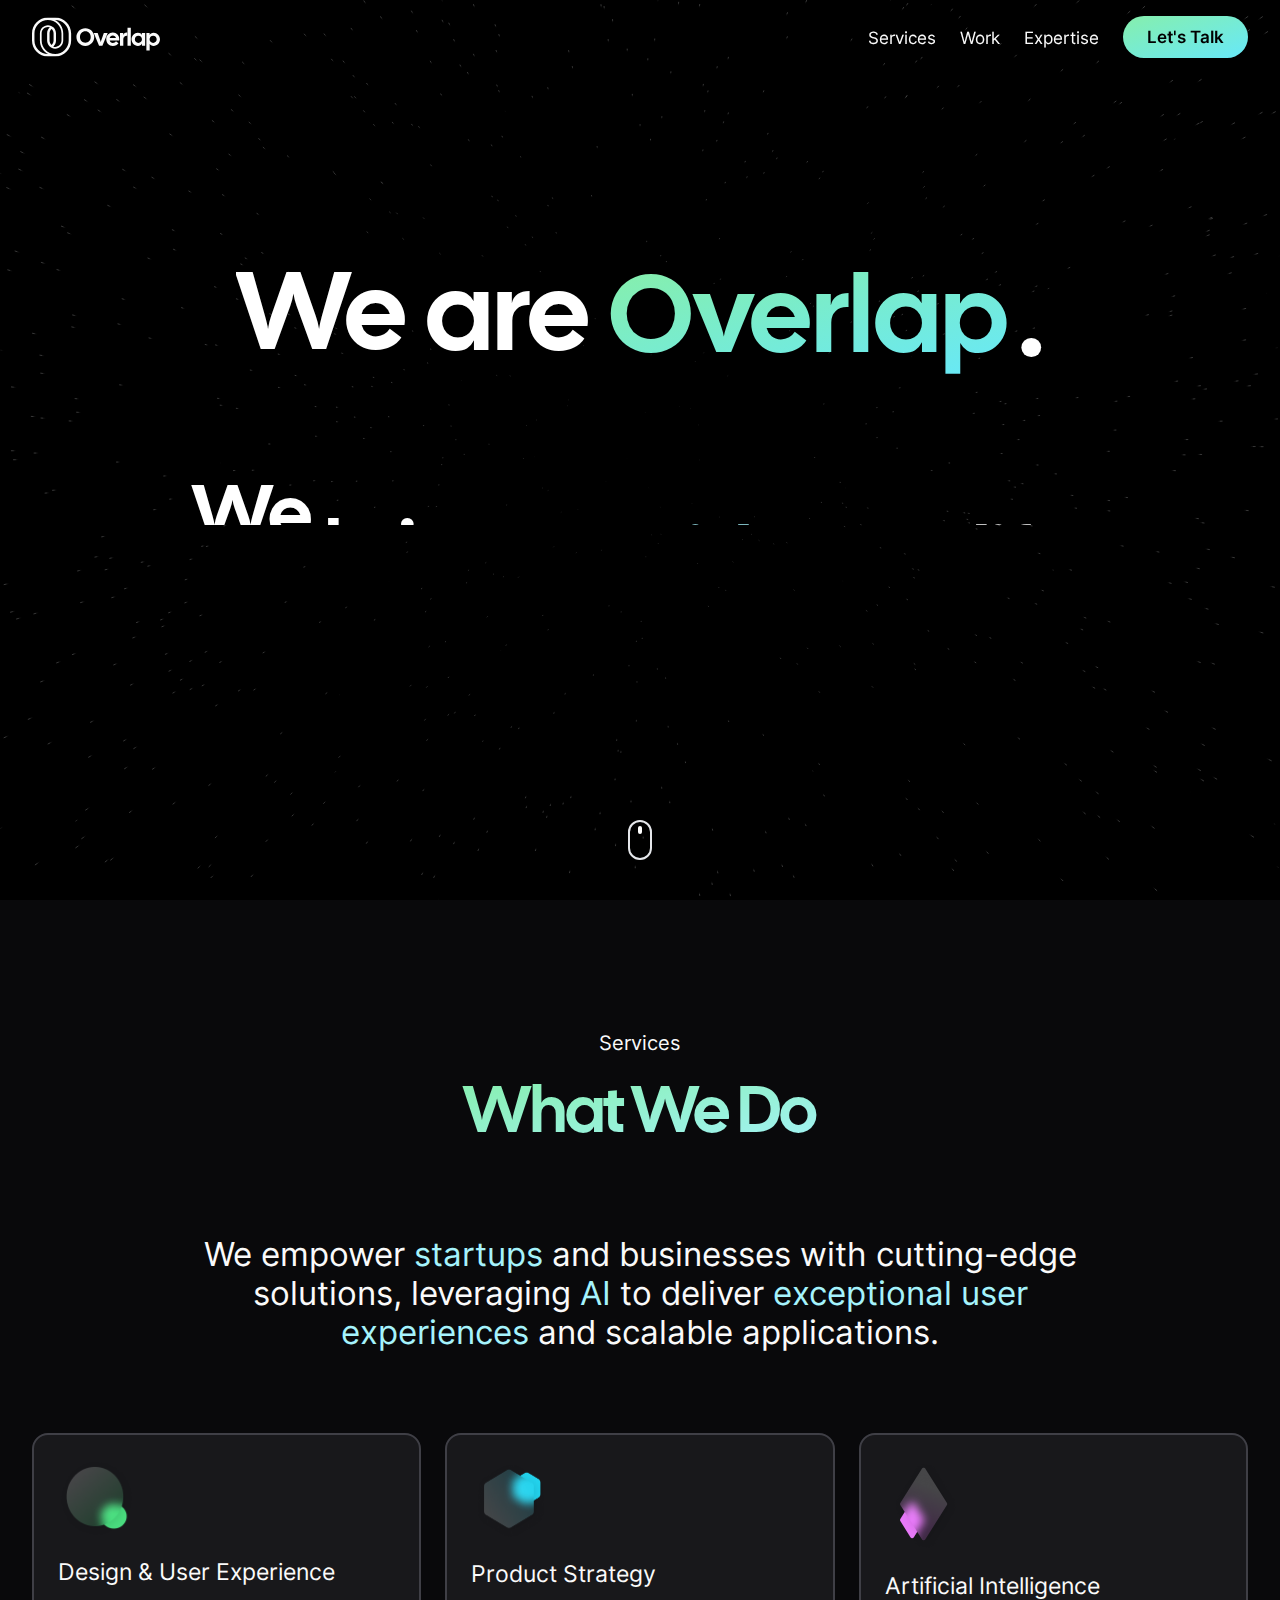
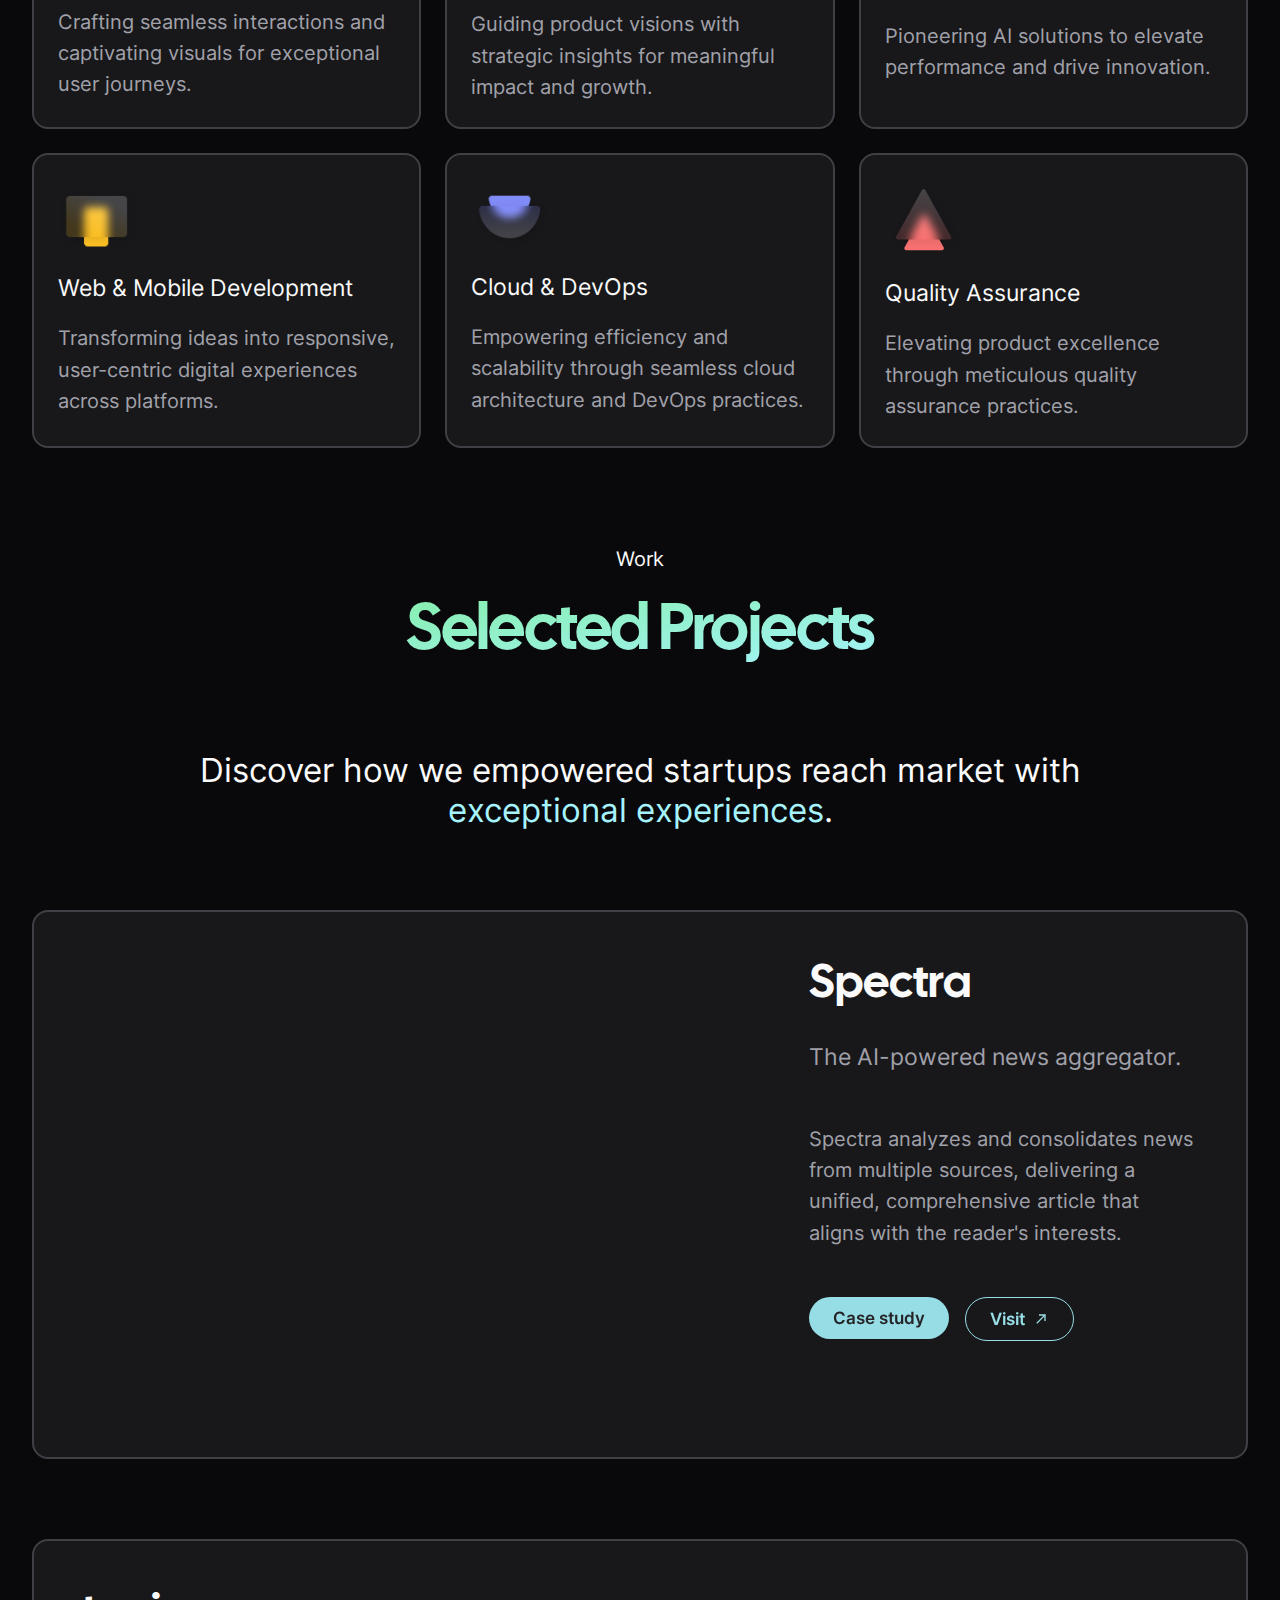
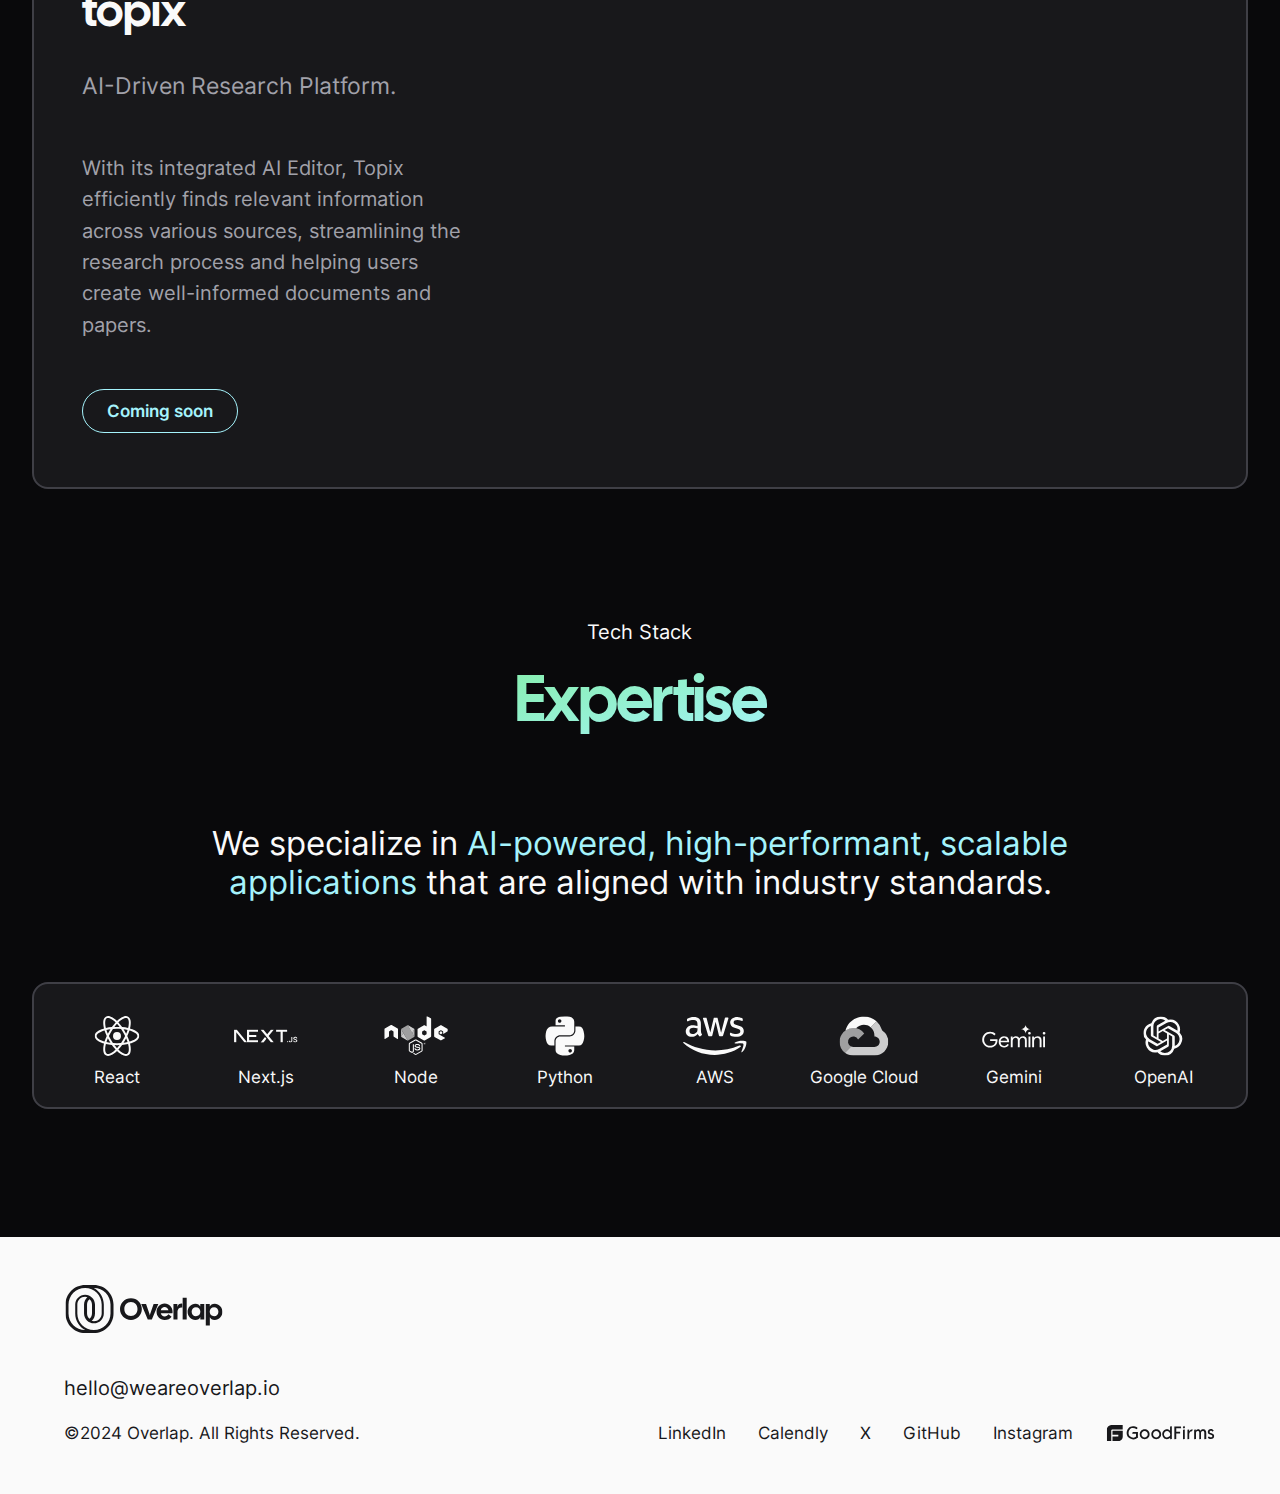
==== commit f636cd7e: "Update from https://github.com/WeAreOverlap/overlap-website/commit/cd337252ac886ab8a6bc1455d59f19299" ====
--- a/index.html
+++ b/index.html
@@ -1,4 +1,4 @@
-<!DOCTYPE html><html lang="en" class="h-full motion-safe:scroll-smooth" data-theme="dark"> <head><meta charset="UTF-8"><meta name="viewport" content="width=device-width"><meta name="generator" content="Astro v4.8.1"><title>Overlap | We build experience-first digital solutions.</title><!-- <ViewTransitions /> --><meta name="description" content="We are Overlap. We build experience-first digital solutions."><!-- Sitemap --><link rel="sitemap" href="/sitemap-index.xml"><!-- Facebook Meta Tags --><meta property="og:title" content="Overlap"><meta property="og:type" content="website"><meta property="og:description" content="We are Overlap. We build experience-first digital solutions."><meta property="og:url" content="https://weareoverlap.io/"><meta property="og:image" content="https://weareoverlap.io/og-image.jpg"><!-- Twitter Meta Tags --><meta name="twitter:title" content="Overlap"><meta name="twitter:description" content="We are Overlap. We build experience-first digital solutions."><meta property="twitter:domain" content="https://weareoverlap.io/"><meta property="twitter:url" content="https://weareoverlap.io/"><meta name="twitter:image" content="https://weareoverlap.io/og-image.jpg"><meta name="twitter:card" content="summary_large_image"><!-- theme colors --><meta name="theme-color" content="#000000"><!-- Google Analytics --><script async src="https://www.googletagmanager.com/gtag/js?id=G-HFWYJ4C4JQ">
+<!DOCTYPE html><html lang="en" class="h-full motion-safe:scroll-smooth" data-theme="dark"> <head><meta charset="UTF-8"><meta name="viewport" content="width=device-width"><meta name="generator" content="Astro v4.14.3"><title>Overlap | We build experience-first digital solutions.</title><!-- <ViewTransitions /> --><meta name="description" content="We are Overlap. We build experience-first digital solutions."><!-- Sitemap --><link rel="sitemap" href="/sitemap-index.xml"><!-- Facebook Meta Tags --><meta property="og:title" content="Overlap"><meta property="og:type" content="website"><meta property="og:description" content="We are Overlap. We build experience-first digital solutions."><meta property="og:url" content="https://weareoverlap.io/"><meta property="og:image" content="https://weareoverlap.io/og-image.jpg"><!-- Twitter Meta Tags --><meta name="twitter:title" content="Overlap"><meta name="twitter:description" content="We are Overlap. We build experience-first digital solutions."><meta property="twitter:domain" content="https://weareoverlap.io/"><meta property="twitter:url" content="https://weareoverlap.io/"><meta name="twitter:image" content="https://weareoverlap.io/og-image.jpg"><meta name="twitter:card" content="summary_large_image"><!-- theme colors --><meta name="theme-color" content="#000000"><!-- Google Analytics --><script async src="https://www.googletagmanager.com/gtag/js?id=G-HFWYJ4C4JQ">
   // _
 </script> <script>(function(){const id = "G-HFWYJ4C4JQ";
 
@@ -10,9 +10,9 @@
     gtag('js', new Date());
     gtag('config', id);
   })();
-})();</script><!-- initialize theme --><link rel="stylesheet" href="/_astro/index.OMFbEKvY.css">
-<style>.subheadline-animation span{margin:0;padding:0}#headline,.subheadline-animation>span{display:inline-block;padding-bottom:.25rem;-webkit-clip-path:polygon(0 0,100% 0,100% 100%,0% 100%);clip-path:polygon(0 0,100% 0,100% 100%,0% 100%)}#headline>span{display:inline-block;--tw-translate-y: 100%;transform:translate(var(--tw-translate-x),var(--tw-translate-y)) rotate(var(--tw-rotate)) skew(var(--tw-skew-x)) skewY(var(--tw-skew-y)) scaleX(var(--tw-scale-x)) scaleY(var(--tw-scale-y));overflow:visible;padding-bottom:1rem}.subheadline-animation{padding-left:2.5rem;padding-right:2.5rem;text-align:center;font-weight:700;--tw-text-opacity: 1;color:rgb(255 255 255 / var(--tw-text-opacity));font-size:clamp(1.802032470703125rem,calc(1.802032470703125rem + ((2.5919999999999996 - 1.802032470703125) * ((100vw - 20rem) / (96 - 20)))),2.5919999999999996rem);line-height:1.2}@media (min-width: 640px){.subheadline-animation{font-size:clamp(2.0272865295410156rem,calc(2.0272865295410156rem + ((3.1103999999999994 - 2.0272865295410156) * ((100vw - 20rem) / (96 - 20)))),3.1103999999999994rem);line-height:1.1}}@media (min-width: 768px){.subheadline-animation{font-size:clamp(2.2806973457336426rem,calc(2.2806973457336426rem + ((3.732479999999999 - 2.2806973457336426) * ((100vw - 20rem) / (96 - 20)))),3.732479999999999rem);line-height:1.1}}@media (min-width: 1024px){.subheadline-animation{font-size:clamp(2.565784513950348rem,calc(2.565784513950348rem + ((4.478975999999999 - 2.565784513950348) * ((100vw - 20rem) / (96 - 20)))),4.478975999999999rem);line-height:1.1}}@media (min-width: 1280px){.subheadline-animation{font-size:clamp(2.8865075781941414rem,calc(2.8865075781941414rem + ((5.374771199999998 - 2.8865075781941414) * ((100vw - 20rem) / (96 - 20)))),5.374771199999998rem);line-height:1}}.subheadline-animation .highlight{color:var(--color-primary)}.subheadline-animation>span>span{display:inline-block;--tw-translate-y: 100%;transform:translate(var(--tw-translate-x),var(--tw-translate-y)) rotate(var(--tw-rotate)) skew(var(--tw-skew-x)) skewY(var(--tw-skew-y)) scaleX(var(--tw-scale-x)) scaleY(var(--tw-scale-y));overflow:visible}@keyframes scroll{0%{transform:translateY(0)}30%{transform:translateY(100%)}}#wheel[data-astro-cid-5nsxw6bb]{animation:scroll ease 1.5s infinite}@media (prefers-reduced-motion: reduce){#starfield{display:none}#splash-bg-fallback[data-astro-cid-5nsxw6bb]{display:block}}@media (prefers-reduced-motion: reduce){#starfield{display:none}#splash-bg-fallback[data-astro-cid-mculehgc]{display:block}}article[data-astro-cid-nrlfsdpt],article[data-astro-cid-nrlfsdpt]>div[data-astro-cid-nrlfsdpt]{overflow:clip}article[data-astro-cid-nrlfsdpt]{animation:flip3D ease-in-out both;animation-timeline:view(y);animation-range:entry 50% cover 50%}article[data-astro-cid-nrlfsdpt] img[data-astro-cid-nrlfsdpt]{-o-object-fit:cover;object-fit:cover;-o-object-position:top;object-position:top;animation:image-parallax linear both;animation-timeline:view(y)}@media (prefers-reduced-motion: reduce){article[data-astro-cid-nrlfsdpt],article[data-astro-cid-nrlfsdpt] img[data-astro-cid-nrlfsdpt]{animation:none}}@keyframes flip3D{0%{transform:scale(1) perspective(2000px) rotateX(-45deg);opacity:0}}li[data-astro-cid-c4jeyq3f]{animation:slideIn ease-in-out both;animation-timeline:view(y);animation-range:entry 50% cover 50%}@media (min-width: 768px){li[data-astro-cid-c4jeyq3f]:nth-child(odd){animation-range:entry 20% cover 40%}li[data-astro-cid-c4jeyq3f]:nth-child(2n){animation-range:entry 60% cover 40%}}@media (min-width: 1024px){li[data-astro-cid-c4jeyq3f]:nth-child(3n+1){animation-range:entry 20% cover 40%}li[data-astro-cid-c4jeyq3f]:nth-child(3n+2){animation-range:entry 60% cover 40%}li[data-astro-cid-c4jeyq3f]:nth-child(3n+3){animation-range:entry 100% cover 40%}}@media (prefers-reduced-motion: reduce){li[data-astro-cid-c4jeyq3f]{animation:none}}@keyframes slideIn{0%{transform:translateY(20%);opacity:0}}
-</style><script type="module" src="/_astro/hoisted.BijpjiHd.js"></script><style>[data-astro-transition-scope="astro-ce2jlwca-1"] { view-transition-name: Spectra; }@layer astro { ::view-transition-old(Spectra) { 
+})();</script><!-- initialize theme --><link rel="stylesheet" href="/_astro/index.CxFpu_LM.css">
+<style>.subheadline-animation span{margin:0;padding:0}#headline,.subheadline-animation>span{display:inline-block;padding-bottom:.25rem;clip-path:polygon(0 0,100% 0,100% 100%,0% 100%)}#headline>span{display:inline-block;--tw-translate-y: 100%;transform:translate(var(--tw-translate-x),var(--tw-translate-y)) rotate(var(--tw-rotate)) skew(var(--tw-skew-x)) skewY(var(--tw-skew-y)) scaleX(var(--tw-scale-x)) scaleY(var(--tw-scale-y));overflow:visible;padding-bottom:1rem}.subheadline-animation{padding-left:4rem;padding-right:4rem;text-align:center;font-weight:700;--tw-text-opacity: 1;color:rgb(255 255 255 / var(--tw-text-opacity));font-size:clamp(2.2806973457336426rem,calc(2.2806973457336426rem + ((3.732479999999999 - 2.2806973457336426) * ((100vw - 20rem) / (96 - 20)))),3.732479999999999rem);line-height:1.1}@media (min-width: 640px){.subheadline-animation{font-size:clamp(2.0272865295410156rem,calc(2.0272865295410156rem + ((3.1103999999999994 - 2.0272865295410156) * ((100vw - 20rem) / (96 - 20)))),3.1103999999999994rem);line-height:1.1}}@media (min-width: 768px){.subheadline-animation{font-size:clamp(2.2806973457336426rem,calc(2.2806973457336426rem + ((3.732479999999999 - 2.2806973457336426) * ((100vw - 20rem) / (96 - 20)))),3.732479999999999rem);line-height:1.1}}@media (min-width: 1024px){.subheadline-animation{font-size:clamp(2.565784513950348rem,calc(2.565784513950348rem + ((4.478975999999999 - 2.565784513950348) * ((100vw - 20rem) / (96 - 20)))),4.478975999999999rem);line-height:1.1}}@media (min-width: 1280px){.subheadline-animation{font-size:clamp(2.8865075781941414rem,calc(2.8865075781941414rem + ((5.374771199999998 - 2.8865075781941414) * ((100vw - 20rem) / (96 - 20)))),5.374771199999998rem);line-height:1}}.subheadline-animation .highlight{color:var(--color-primary)}.subheadline-animation>span>span{display:inline-block;--tw-translate-y: 100%;transform:translate(var(--tw-translate-x),var(--tw-translate-y)) rotate(var(--tw-rotate)) skew(var(--tw-skew-x)) skewY(var(--tw-skew-y)) scaleX(var(--tw-scale-x)) scaleY(var(--tw-scale-y));overflow:visible}@media (min-width: 1280px){.subheadline-animation>span>span{padding-bottom:1rem}}@keyframes scroll{0%{transform:translateY(0)}30%{transform:translateY(100%)}}#wheel[data-astro-cid-5nsxw6bb]{animation:scroll ease 1.5s infinite}@media (prefers-reduced-motion: reduce){#starfield{display:none}#splash-bg-fallback[data-astro-cid-5nsxw6bb]{display:block}}@media (prefers-reduced-motion: reduce){#starfield{display:none}#splash-bg-fallback[data-astro-cid-mculehgc]{display:block}}article[data-astro-cid-nrlfsdpt],article[data-astro-cid-nrlfsdpt]>div[data-astro-cid-nrlfsdpt]{overflow:clip}article[data-astro-cid-nrlfsdpt]{animation:flip3D ease-in-out both;animation-timeline:view(y);animation-range:entry 50% cover 50%}article[data-astro-cid-nrlfsdpt] img[data-astro-cid-nrlfsdpt]{-o-object-fit:cover;object-fit:cover;-o-object-position:top;object-position:top;animation:image-parallax linear both;animation-timeline:view(y)}@media (prefers-reduced-motion: reduce){article[data-astro-cid-nrlfsdpt],article[data-astro-cid-nrlfsdpt] img[data-astro-cid-nrlfsdpt]{animation:none}}@keyframes flip3D{0%{transform:scale(1) perspective(2000px) rotateX(-45deg);opacity:0}}li[data-astro-cid-c4jeyq3f]{animation:slideIn ease-in-out both;animation-timeline:view(y);animation-range:entry 50% cover 50%}@media (min-width: 768px){li[data-astro-cid-c4jeyq3f]:nth-child(odd){animation-range:entry 20% cover 40%}li[data-astro-cid-c4jeyq3f]:nth-child(2n){animation-range:entry 60% cover 40%}}@media (min-width: 1024px){li[data-astro-cid-c4jeyq3f]:nth-child(3n+1){animation-range:entry 20% cover 40%}li[data-astro-cid-c4jeyq3f]:nth-child(3n+2){animation-range:entry 60% cover 40%}li[data-astro-cid-c4jeyq3f]:nth-child(3n+3){animation-range:entry 100% cover 40%}}@media (prefers-reduced-motion: reduce){li[data-astro-cid-c4jeyq3f]{animation:none}}@keyframes slideIn{0%{transform:translateY(20%);opacity:0}}
+</style><script type="module" src="/_astro/hoisted.oj2nRapv.js"></script><style>[data-astro-transition-scope="astro-ce2jlwca-1"] { view-transition-name: Spectra; }@layer astro { ::view-transition-old(Spectra) { 
 	animation-duration: 180ms;
 	animation-timing-function: cubic-bezier(0.76, 0, 0.24, 1);
 	animation-fill-mode: both;
@@ -200,20 +200,20 @@
 
     rafId = requestAnimationFrame(frame);
   }
-</script> <div id="splash-bg-fallback" class="absolute inset-0 hidden opacity-40" data-astro-cid-mculehgc> <img src="/_astro/overlap-bg-sand.C4eWEP8J_ZiDsh6.webp" srcset="/_astro/overlap-bg-sand.C4eWEP8J_Z14yXpy.webp 450w, /_astro/overlap-bg-sand.C4eWEP8J_Z27HCmw.webp 800w, /_astro/overlap-bg-sand.C4eWEP8J_Z1XCUeF.webp 1200w" class="h-full w-full object-cover" sizes="100vw" alt="The arid surface of dark sand" width="1440" height="900" loading="lazy" decoding="async"> </div> <div class="relative grid h-full place-items-center" data-astro-cid-mculehgc> <div id="splash-headline" class="flex flex-col items-center"> <h2 id="headline" class="px-10 text-center font-bold text-white text-5xl sm:text-6xl md:text-7xl lg:text-8xl xl:text-9xl"> <span><span>We</span></span> <span><span>are</span></span> <span><span class="gradient-heading -mr-3 pr-1">Overlap</span></span> <span><span>.</span></span> </h2> <div class="min-h-32"> <h3 id="subheadline-3" class="subheadline-animation hidden"> <span><span>We</span></span> <span><span>build</span></span> <span><span class="highlight">experience-first</span></span> <span><span>digital</span></span> <span><span>solutions.</span></span> </h3> <h3 id="subheadline-2" class="subheadline-animation hidden"> <span><span>We</span></span> <span><span>develop</span></span> <span><span class="highlight">AI-powered</span></span> <span><span>applications.</span></span> </h3> <h3 id="subheadline-1" class="subheadline-animation hidden"> <span><span>We</span></span> <span><span>bring</span></span> <span><span>your</span></span> <span><span class="highlight">ideas</span></span> <span><span>to</span></span> <span><span>life.</span></span> </h3> </div> <a class="rounded-full bg-gradient-to-br from-green-300 to-cyan-300 px-6 py-2 text-center font-semibold text-black text-sm hover:text-black block sm:hidden mt-20 inline" aria-label="Let's Talk" href="mailto:hello@weareoverlap.io?subject=Let's talk!" target="_blank"> Let&#39;s Talk </a> </div> <!-- <script is:inline src="https://cdn.jsdelivr.net/npm/gsap@3.12.5/dist/gsap.min.js" /> -->   <div class="align-center absolute bottom-10" data-astro-cid-5nsxw6bb> <div class="radius-full relative flex h-10 w-6 justify-center rounded-full border-2" data-astro-cid-5nsxw6bb> <div id="wheel" class="mt-1 h-2 w-1 rounded-full bg-white" data-astro-cid-5nsxw6bb></div> </div> </div>  </div> </section> <noscript> <style>
+</script> <div id="splash-bg-fallback" class="absolute inset-0 hidden opacity-40" data-astro-cid-mculehgc> <img src="/_astro/overlap-bg-sand.C4eWEP8J_ZiDsh6.webp" srcset="/_astro/overlap-bg-sand.C4eWEP8J_Z14yXpy.webp 450w, /_astro/overlap-bg-sand.C4eWEP8J_Z27HCmw.webp 800w, /_astro/overlap-bg-sand.C4eWEP8J_Z1XCUeF.webp 1200w" class="h-full w-full object-cover" sizes="100vw" alt="The arid surface of dark sand" width="1440" height="900" loading="lazy" decoding="async"> </div> <div class="relative grid h-full place-items-center" data-astro-cid-mculehgc> <div id="splash-headline" class="flex flex-col items-center"> <h2 id="headline" class="mb-8 text-center font-bold text-white text-7xl sm:text-6xl md:text-7xl lg:text-8xl xl:text-9xl"> <span><span>We</span></span> <span><span>are</span></span> <span><span class="gradient-heading -mr-3 pr-1">Overlap</span></span> <span><span>.</span></span> </h2> <div class="min-h-36 xl:min-h-52"> <h3 id="subheadline-3" class="subheadline-animation hidden"> <span><span>We</span></span> <span><span>build</span></span> <span><span class="highlight">experience-first</span></span> <span><span>digital</span></span> <span><span>solutions.</span></span> </h3> <h3 id="subheadline-2" class="subheadline-animation hidden"> <span><span>We</span></span> <span><span>develop</span></span> <span><span class="highlight">AI-powered</span></span> <span><span>applications.</span></span> </h3> <h3 id="subheadline-1" class="subheadline-animation hidden"> <span><span>We</span></span> <span><span>bring</span></span> <span><span>your</span></span> <span><span class="highlight">ideas</span></span> <span><span>to</span></span> <span><span>life.</span></span> </h3> </div> <a class="rounded-full bg-gradient-to-br from-green-300 to-cyan-300 px-6 py-2 text-center font-semibold text-black text-sm hover:text-black block sm:hidden mt-20 inline" aria-label="Let's Talk" href="mailto:hello@weareoverlap.io?subject=Let's talk!" target="_blank"> Let&#39;s Talk </a> </div>   <div class="align-center absolute bottom-10" data-astro-cid-5nsxw6bb> <div class="radius-full relative flex h-10 w-6 justify-center rounded-full border-2" data-astro-cid-5nsxw6bb> <div id="wheel" class="mt-1 h-2 w-1 rounded-full bg-white" data-astro-cid-5nsxw6bb></div> </div> </div>  </div> </section> <noscript> <style>
     #splash-bg-fallback {
       display: block;
     }
   </style> </noscript>  <div class="space-y-12 overflow-clip px-4 py-16 md:space-y-16 md:px-6 md:py-24 lg:space-y-24 lg:px-8 lg:py-32"> <section id="services" class="flex scroll-mt-24 flex-col items-center gap-8 md:gap-10 lg:gap-20"> <div class="flex flex-col items-center gap-4"> Services <h2 class="gradient-text text-center font-extrabold tracking-tight text-6xl"> What We Do </h2> </div> <p class="max-w-4xl text-center text-2xl"> 
 We empower <span class="text-primary" data-astro-cid-c4jeyq3f>startups</span> and businesses with cutting-edge
     solutions, leveraging <span class="text-primary" data-astro-cid-c4jeyq3f>AI</span> to deliver <span class="text-primary" data-astro-cid-c4jeyq3f>exceptional user experiences</span> and scalable applications.
- </p> <ul class="grid max-w-7xl grid-cols-1 gap-6 md:grid-cols-2 lg:grid-cols-3" data-astro-cid-c4jeyq3f><li class="flex flex-col gap-4 rounded-2xl border-2 border-default bg-offset p-6 transition duration-500 ease-in-out hover:scale-105 motion-reduce:transition-none motion-reduce:hover:transform-none" data-astro-cid-c4jeyq3f><img src="/_astro/service-icon--01.DsWDKw8T.png" width="80" height="80" alt="An icon of Design &#38; User Experience" data-astro-cid-c4jeyq3f><p class="text-lg" data-astro-cid-c4jeyq3f>Design &amp; User Experience</p><p class="text-md text-offset" data-astro-cid-c4jeyq3f>Crafting seamless interactions and captivating visuals for exceptional user journeys.</p></li><li class="flex flex-col gap-4 rounded-2xl border-2 border-default bg-offset p-6 transition duration-500 ease-in-out hover:scale-105 motion-reduce:transition-none motion-reduce:hover:transform-none" data-astro-cid-c4jeyq3f><img src="/_astro/service-icon--02.D8LeTdsl.png" width="80" height="80" alt="An icon of Product Strategy" data-astro-cid-c4jeyq3f><p class="text-lg" data-astro-cid-c4jeyq3f>Product Strategy</p><p class="text-md text-offset" data-astro-cid-c4jeyq3f>Guiding product visions with strategic insights for meaningful impact and growth.</p></li><li class="flex flex-col gap-4 rounded-2xl border-2 border-default bg-offset p-6 transition duration-500 ease-in-out hover:scale-105 motion-reduce:transition-none motion-reduce:hover:transform-none" data-astro-cid-c4jeyq3f><img src="/_astro/service-icon--03.DWuEH8Tj.png" width="80" height="80" alt="An icon of Artificial Intelligence" data-astro-cid-c4jeyq3f><p class="text-lg" data-astro-cid-c4jeyq3f>Artificial Intelligence</p><p class="text-md text-offset" data-astro-cid-c4jeyq3f>Pioneering AI solutions to elevate performance and drive innovation.</p></li><li class="flex flex-col gap-4 rounded-2xl border-2 border-default bg-offset p-6 transition duration-500 ease-in-out hover:scale-105 motion-reduce:transition-none motion-reduce:hover:transform-none" data-astro-cid-c4jeyq3f><img src="/_astro/service-icon--04.D7UJVMSz.png" width="80" height="80" alt="An icon of Web &#38; Mobile Development" data-astro-cid-c4jeyq3f><p class="text-lg" data-astro-cid-c4jeyq3f>Web &amp; Mobile Development</p><p class="text-md text-offset" data-astro-cid-c4jeyq3f>Transforming ideas into responsive, user-centric digital experiences across platforms.</p></li><li class="flex flex-col gap-4 rounded-2xl border-2 border-default bg-offset p-6 transition duration-500 ease-in-out hover:scale-105 motion-reduce:transition-none motion-reduce:hover:transform-none" data-astro-cid-c4jeyq3f><img src="/_astro/service-icon--05.0AdjO4EX.png" width="80" height="80" alt="An icon of Cloud &#38; DevOps" data-astro-cid-c4jeyq3f><p class="text-lg" data-astro-cid-c4jeyq3f>Cloud &amp; DevOps</p><p class="text-md text-offset" data-astro-cid-c4jeyq3f>Empowering efficiency and scalability through seamless cloud architecture and DevOps practices.</p></li><li class="flex flex-col gap-4 rounded-2xl border-2 border-default bg-offset p-6 transition duration-500 ease-in-out hover:scale-105 motion-reduce:transition-none motion-reduce:hover:transform-none" data-astro-cid-c4jeyq3f><img src="/_astro/service-icon--06.veYmiMXY.png" width="80" height="80" alt="An icon of Quality Assurance" data-astro-cid-c4jeyq3f><p class="text-lg" data-astro-cid-c4jeyq3f>Quality Assurance</p><p class="text-md text-offset" data-astro-cid-c4jeyq3f>Elevating product excellence through meticulous quality assurance practices.</p></li></ul> </section> <section id="work" class="flex scroll-mt-24 flex-col items-center gap-8 md:gap-10 lg:gap-20"> <div class="flex flex-col items-center gap-4"> Work <h2 class="gradient-text text-center font-extrabold tracking-tight text-6xl"> Selected Projects </h2> </div> <p class="max-w-4xl text-center text-2xl"> 
+ </p>    <ul class="grid max-w-7xl grid-cols-1 gap-6 md:grid-cols-2 lg:grid-cols-3" data-astro-cid-c4jeyq3f> <li data-astro-cid-c4jeyq3f> <div class="flex h-full cursor-default flex-col gap-4 rounded-2xl border-2 border-default bg-offset p-6 transition duration-500 ease-in-out hover:scale-105 motion-reduce:transition-none motion-reduce:hover:transform-none" data-astro-cid-c4jeyq3f> <img src="/_astro/service-icon--01.DsWDKw8T.png" width="80" height="80" alt="An icon of Design &#38; User Experience" data-astro-cid-c4jeyq3f> <p class="text-lg" data-astro-cid-c4jeyq3f>Design &amp; User Experience</p> <p class="text-md text-offset" data-astro-cid-c4jeyq3f>Crafting seamless interactions and captivating visuals for exceptional user journeys.</p> </div> </li><li data-astro-cid-c4jeyq3f> <div class="flex h-full cursor-default flex-col gap-4 rounded-2xl border-2 border-default bg-offset p-6 transition duration-500 ease-in-out hover:scale-105 motion-reduce:transition-none motion-reduce:hover:transform-none" data-astro-cid-c4jeyq3f> <img src="/_astro/service-icon--02.D8LeTdsl.png" width="80" height="80" alt="An icon of Product Strategy" data-astro-cid-c4jeyq3f> <p class="text-lg" data-astro-cid-c4jeyq3f>Product Strategy</p> <p class="text-md text-offset" data-astro-cid-c4jeyq3f>Guiding product visions with strategic insights for meaningful impact and growth.</p> </div> </li><li data-astro-cid-c4jeyq3f> <div class="flex h-full cursor-default flex-col gap-4 rounded-2xl border-2 border-default bg-offset p-6 transition duration-500 ease-in-out hover:scale-105 motion-reduce:transition-none motion-reduce:hover:transform-none" data-astro-cid-c4jeyq3f> <img src="/_astro/service-icon--03.DWuEH8Tj.png" width="80" height="80" alt="An icon of Artificial Intelligence" data-astro-cid-c4jeyq3f> <p class="text-lg" data-astro-cid-c4jeyq3f>Artificial Intelligence</p> <p class="text-md text-offset" data-astro-cid-c4jeyq3f>Pioneering AI solutions to elevate performance and drive innovation.</p> </div> </li><li data-astro-cid-c4jeyq3f> <div class="flex h-full cursor-default flex-col gap-4 rounded-2xl border-2 border-default bg-offset p-6 transition duration-500 ease-in-out hover:scale-105 motion-reduce:transition-none motion-reduce:hover:transform-none" data-astro-cid-c4jeyq3f> <img src="/_astro/service-icon--04.D7UJVMSz.png" width="80" height="80" alt="An icon of Web &#38; Mobile Development" data-astro-cid-c4jeyq3f> <p class="text-lg" data-astro-cid-c4jeyq3f>Web &amp; Mobile Development</p> <p class="text-md text-offset" data-astro-cid-c4jeyq3f>Transforming ideas into responsive, user-centric digital experiences across platforms.</p> </div> </li><li data-astro-cid-c4jeyq3f> <div class="flex h-full cursor-default flex-col gap-4 rounded-2xl border-2 border-default bg-offset p-6 transition duration-500 ease-in-out hover:scale-105 motion-reduce:transition-none motion-reduce:hover:transform-none" data-astro-cid-c4jeyq3f> <img src="/_astro/service-icon--05.0AdjO4EX.png" width="80" height="80" alt="An icon of Cloud &#38; DevOps" data-astro-cid-c4jeyq3f> <p class="text-lg" data-astro-cid-c4jeyq3f>Cloud &amp; DevOps</p> <p class="text-md text-offset" data-astro-cid-c4jeyq3f>Empowering efficiency and scalability through seamless cloud architecture and DevOps practices.</p> </div> </li><li data-astro-cid-c4jeyq3f> <div class="flex h-full cursor-default flex-col gap-4 rounded-2xl border-2 border-default bg-offset p-6 transition duration-500 ease-in-out hover:scale-105 motion-reduce:transition-none motion-reduce:hover:transform-none" data-astro-cid-c4jeyq3f> <img src="/_astro/service-icon--06.veYmiMXY.png" width="80" height="80" alt="An icon of Quality Assurance" data-astro-cid-c4jeyq3f> <p class="text-lg" data-astro-cid-c4jeyq3f>Quality Assurance</p> <p class="text-md text-offset" data-astro-cid-c4jeyq3f>Elevating product excellence through meticulous quality assurance practices.</p> </div> </li> </ul>  </section>  <section id="work" class="flex scroll-mt-24 flex-col items-center gap-8 md:gap-10 lg:gap-20"> <div class="flex flex-col items-center gap-4"> Work <h2 class="gradient-text text-center font-extrabold tracking-tight text-6xl"> Selected Projects </h2> </div> <p class="max-w-4xl text-center text-2xl"> 
 Discover how we empowered startups reach market with <span class="text-primary">exceptional experiences</span>.
- </p>    <div class="mb-8 flex w-full max-w-7xl flex-col gap-8 md:gap-10 lg:gap-20"> <article class="flex w-full flex-col rounded-2xl border-2 border-default bg-offset lg:flex-row lg:even:flex-row-reverse" data-astro-cid-nrlfsdpt> <div class="aspect-video h-full basis-3/5 lg:aspect-[4/3]" data-astro-cid-nrlfsdpt data-astro-transition-scope="astro-ce2jlwca-1"> <img src="/_astro/spectra.z0N9P8Fp_87oX6.webp" srcset="/_astro/spectra.z0N9P8Fp_1UPaLL.webp 800w, /_astro/spectra.z0N9P8Fp_87oX6.webp 1600w" class="h-full w-full" sizes="(min-width: 1024px) 33vw, (min-width: 768px) 50vw, 100vw" alt="A screenshot of Spectra" data-astro-cid-nrlfsdpt width="1600" height="1600" loading="lazy" decoding="async"> </div> <div class="flex basis-2/5 flex-col items-start p-8 md:p-12" data-astro-cid-nrlfsdpt> <h3 class="mb-7 text-4xl" data-astro-cid-nrlfsdpt> Spectra </h3> <p class="mb-4 text-offset text-lg lg:mb-12" data-astro-cid-nrlfsdpt>The AI-powered news aggregator.</p> <p class="text-md mb-4 text-offset lg:mb-12" data-astro-cid-nrlfsdpt>Spectra analyzes and consolidates news from multiple sources, delivering a unified, comprehensive article that aligns with the reader&#39;s interests.</p> <div class="mb-4 flex flex-col items-start gap-4 text-offset text-sm sm:flex-row lg:mb-8" data-astro-cid-nrlfsdpt> <a href="/work/spectra/" class="items-center gap-2 whitespace-nowrap rounded-full bg-primary px-6 py-2 text-center font-semibold text-zinc-800 opacity-90 text-sm hover:bg-primary hover:text-black hover:opacity-100 sm:flex" data-astro-cid-nrlfsdpt>
+ </p>    <div class="mb-8 flex w-full max-w-7xl flex-col gap-8 md:gap-10 lg:gap-20"> <article class="flex w-full flex-col rounded-2xl border-2 border-default bg-offset lg:flex-row lg:even:flex-row-reverse" data-astro-cid-nrlfsdpt> <div class="aspect-video h-full basis-3/5 lg:aspect-[4/3]" data-astro-cid-nrlfsdpt data-astro-transition-scope="astro-ce2jlwca-1"> <img src="/_astro/spectra.z0N9P8Fp_tRwnz.webp" srcset="/_astro/spectra.z0N9P8Fp_26iFN4.webp 800w, /_astro/spectra.z0N9P8Fp_tRwnz.webp 1600w" class="h-full w-full" sizes="(min-width: 1024px) 33vw, (min-width: 768px) 50vw, 100vw" alt="A screenshot of Spectra" data-astro-cid-nrlfsdpt width="1600" height="1600" loading="lazy" decoding="async"> </div> <div class="flex basis-2/5 flex-col items-start p-8 md:p-12" data-astro-cid-nrlfsdpt> <h3 class="mb-7 text-4xl" data-astro-cid-nrlfsdpt> Spectra </h3> <p class="mb-4 text-offset text-lg lg:mb-12" data-astro-cid-nrlfsdpt>The AI-powered news aggregator.</p> <p class="text-md mb-4 text-offset lg:mb-12" data-astro-cid-nrlfsdpt>Spectra analyzes and consolidates news from multiple sources, delivering a unified, comprehensive article that aligns with the reader&#39;s interests.</p> <div class="mb-4 flex flex-col items-start gap-4 text-offset text-sm sm:flex-row lg:mb-8" data-astro-cid-nrlfsdpt> <a href="/work/spectra/" class="items-center gap-2 whitespace-nowrap rounded-full bg-primary px-6 py-2 text-center font-semibold text-zinc-800 opacity-90 text-sm hover:bg-primary hover:text-black hover:opacity-100 sm:flex" data-astro-cid-nrlfsdpt>
 Case study
 </a> <a href="https://getspectra.app/" target="_blank" class="flex items-center gap-2 whitespace-nowrap rounded-full border border-primary px-6 py-2 text-center font-semibold text-primary opacity-90 text-sm hover:bg-primary hover:text-black hover:opacity-100 sm:flex" data-astro-cid-nrlfsdpt>
 Visit
-<svg width="1em" height="1em" viewBox="0 0 24 24" class="size-4" data-astro-cid-nrlfsdpt data-icon="mdi:arrow-top-right">  <symbol id="ai:mdi:arrow-top-right"><path fill="currentColor" d="M5 17.59L15.59 7H9V5h10v10h-2V8.41L6.41 19z"/></symbol><use xlink:href="#ai:mdi:arrow-top-right"></use>  </svg> </a> </div> </div> </article><article class="flex w-full flex-col rounded-2xl border-2 border-default bg-offset lg:flex-row lg:even:flex-row-reverse" data-astro-cid-nrlfsdpt> <div class="aspect-video h-full basis-3/5 lg:aspect-[4/3]" data-astro-cid-nrlfsdpt data-astro-transition-scope="astro-ce2jlwca-2"> <img src="/_astro/topix.Cl4N1OVD_2nK79N.webp" srcset="/_astro/topix.Cl4N1OVD_Z1LLs5o.webp 800w, /_astro/topix.Cl4N1OVD_2nK79N.webp 1600w" class="h-full w-full" sizes="(min-width: 1024px) 33vw, (min-width: 768px) 50vw, 100vw" alt="A screenshot of topix" data-astro-cid-nrlfsdpt width="1600" height="1600" loading="lazy" decoding="async"> </div> <div class="flex basis-2/5 flex-col items-start p-8 md:p-12" data-astro-cid-nrlfsdpt> <h3 class="mb-7 text-4xl" data-astro-cid-nrlfsdpt> topix </h3> <p class="mb-4 text-offset text-lg lg:mb-12" data-astro-cid-nrlfsdpt>AI-Driven Research Platform.</p> <p class="text-md mb-4 text-offset lg:mb-12" data-astro-cid-nrlfsdpt>With its integrated AI Editor, Topix efficiently finds relevant information across various sources, streamlining the research process and helping users create well-informed documents and papers.</p> <span class="animate-pulse-fast rounded-full border border-primary px-6 py-2 text-center font-semibold text-primary opacity-100 duration-500 text-sm" data-astro-cid-nrlfsdpt>
+<svg width="1em" height="1em" viewBox="0 0 24 24" class="size-4" data-astro-cid-nrlfsdpt data-icon="mdi:arrow-top-right">  <symbol id="ai:mdi:arrow-top-right"><path fill="currentColor" d="M5 17.59L15.59 7H9V5h10v10h-2V8.41L6.41 19z"/></symbol><use xlink:href="#ai:mdi:arrow-top-right"></use>  </svg> </a> </div> </div> </article><article class="flex w-full flex-col rounded-2xl border-2 border-default bg-offset lg:flex-row lg:even:flex-row-reverse" data-astro-cid-nrlfsdpt> <div class="aspect-video h-full basis-3/5 lg:aspect-[4/3]" data-astro-cid-nrlfsdpt data-astro-transition-scope="astro-ce2jlwca-2"> <img src="/_astro/topix.Cl4N1OVD_ZvFVrs.webp" srcset="/_astro/topix.Cl4N1OVD_ZGGxA7.webp 800w, /_astro/topix.Cl4N1OVD_ZvFVrs.webp 1600w" class="h-full w-full" sizes="(min-width: 1024px) 33vw, (min-width: 768px) 50vw, 100vw" alt="A screenshot of topix" data-astro-cid-nrlfsdpt width="1600" height="1600" loading="lazy" decoding="async"> </div> <div class="flex basis-2/5 flex-col items-start p-8 md:p-12" data-astro-cid-nrlfsdpt> <h3 class="mb-7 text-4xl" data-astro-cid-nrlfsdpt> topix </h3> <p class="mb-4 text-offset text-lg lg:mb-12" data-astro-cid-nrlfsdpt>AI-Driven Research Platform.</p> <p class="text-md mb-4 text-offset lg:mb-12" data-astro-cid-nrlfsdpt>With its integrated AI Editor, Topix efficiently finds relevant information across various sources, streamlining the research process and helping users create well-informed documents and papers.</p> <span class="animate-pulse-fast rounded-full border border-primary px-6 py-2 text-center font-semibold text-primary opacity-100 duration-500 text-sm" data-astro-cid-nrlfsdpt>
 Coming soon
 </span> </div> </article> </div>  </section> <section id="expertise" class="flex scroll-mt-24 flex-col items-center gap-8 md:gap-10 lg:gap-20"> <div class="flex flex-col items-center gap-4"> Tech Stack <h2 class="gradient-text text-center font-extrabold tracking-tight text-6xl"> Expertise </h2> </div> <p class="max-w-4xl text-center text-2xl"> 
 We specialize in <span class="text-primary">AI-powered, high-performant, scalable applications</span> that are aligned with industry standards.
--- a/_astro/index.CxFpu_LM.css
+++ b/_astro/index.CxFpu_LM.css
@@ -0,0 +1 @@
+*,:before,:after{box-sizing:border-box;border-width:0;border-style:solid;border-color:#e5e7eb}:before,:after{--tw-content:""}html,:host{line-height:1.5;-webkit-text-size-adjust:100%;-moz-tab-size:4;-o-tab-size:4;tab-size:4;font-family:Inter Variable,ui-sans-serif,system-ui,sans-serif,"Apple Color Emoji","Segoe UI Emoji",Segoe UI Symbol,"Noto Color Emoji";font-feature-settings:normal;font-variation-settings:normal;-webkit-tap-highlight-color:transparent}body{margin:0;line-height:inherit}hr{height:0;color:inherit;border-top-width:1px}abbr:where([title]){-webkit-text-decoration:underline dotted;text-decoration:underline dotted}h1,h2,h3,h4,h5,h6{font-size:inherit;font-weight:inherit}a{color:inherit;text-decoration:inherit}b,strong{font-weight:bolder}code,kbd,samp,pre{font-family:ui-monospace,SFMono-Regular,Menlo,Monaco,Consolas,Liberation Mono,Courier New,monospace;font-feature-settings:normal;font-variation-settings:normal;font-size:1em}small{font-size:80%}sub,sup{font-size:75%;line-height:0;position:relative;vertical-align:baseline}sub{bottom:-.25em}sup{top:-.5em}table{text-indent:0;border-color:inherit;border-collapse:collapse}button,input,optgroup,select,textarea{font-family:inherit;font-feature-settings:inherit;font-variation-settings:inherit;font-size:100%;font-weight:inherit;line-height:inherit;letter-spacing:inherit;color:inherit;margin:0;padding:0}button,select{text-transform:none}button,input:where([type=button]),input:where([type=reset]),input:where([type=submit]){-webkit-appearance:button;background-color:transparent;background-image:none}:-moz-focusring{outline:auto}:-moz-ui-invalid{box-shadow:none}progress{vertical-align:baseline}::-webkit-inner-spin-button,::-webkit-outer-spin-button{height:auto}[type=search]{-webkit-appearance:textfield;outline-offset:-2px}::-webkit-search-decoration{-webkit-appearance:none}::-webkit-file-upload-button{-webkit-appearance:button;font:inherit}summary{display:list-item}blockquote,dl,dd,h1,h2,h3,h4,h5,h6,hr,figure,p,pre{margin:0}fieldset{margin:0;padding:0}legend{padding:0}ol,ul,menu{list-style:none;margin:0;padding:0}dialog{padding:0}textarea{resize:vertical}input::-moz-placeholder,textarea::-moz-placeholder{opacity:1;color:#9ca3af}input::placeholder,textarea::placeholder{opacity:1;color:#9ca3af}button,[role=button]{cursor:pointer}:disabled{cursor:default}img,svg,video,canvas,audio,iframe,embed,object{display:block;vertical-align:middle}img,video{max-width:100%;height:auto}[hidden]{display:none}*,:before,:after{--tw-border-spacing-x:0;--tw-border-spacing-y:0;--tw-translate-x:0;--tw-translate-y:0;--tw-rotate:0;--tw-skew-x:0;--tw-skew-y:0;--tw-scale-x:1;--tw-scale-y:1;--tw-pan-x: ;--tw-pan-y: ;--tw-pinch-zoom: ;--tw-scroll-snap-strictness:proximity;--tw-gradient-from-position: ;--tw-gradient-via-position: ;--tw-gradient-to-position: ;--tw-ordinal: ;--tw-slashed-zero: ;--tw-numeric-figure: ;--tw-numeric-spacing: ;--tw-numeric-fraction: ;--tw-ring-inset: ;--tw-ring-offset-width:0px;--tw-ring-offset-color:#fff;--tw-ring-color:rgb(59 130 246 / .5);--tw-ring-offset-shadow:0 0 #0000;--tw-ring-shadow:0 0 #0000;--tw-shadow:0 0 #0000;--tw-shadow-colored:0 0 #0000;--tw-blur: ;--tw-brightness: ;--tw-contrast: ;--tw-grayscale: ;--tw-hue-rotate: ;--tw-invert: ;--tw-saturate: ;--tw-sepia: ;--tw-drop-shadow: ;--tw-backdrop-blur: ;--tw-backdrop-brightness: ;--tw-backdrop-contrast: ;--tw-backdrop-grayscale: ;--tw-backdrop-hue-rotate: ;--tw-backdrop-invert: ;--tw-backdrop-opacity: ;--tw-backdrop-saturate: ;--tw-backdrop-sepia: ;--tw-contain-size: ;--tw-contain-layout: ;--tw-contain-paint: ;--tw-contain-style: }::backdrop{--tw-border-spacing-x:0;--tw-border-spacing-y:0;--tw-translate-x:0;--tw-translate-y:0;--tw-rotate:0;--tw-skew-x:0;--tw-skew-y:0;--tw-scale-x:1;--tw-scale-y:1;--tw-pan-x: ;--tw-pan-y: ;--tw-pinch-zoom: ;--tw-scroll-snap-strictness:proximity;--tw-gradient-from-position: ;--tw-gradient-via-position: ;--tw-gradient-to-position: ;--tw-ordinal: ;--tw-slashed-zero: ;--tw-numeric-figure: ;--tw-numeric-spacing: ;--tw-numeric-fraction: ;--tw-ring-inset: ;--tw-ring-offset-width:0px;--tw-ring-offset-color:#fff;--tw-ring-color:rgb(59 130 246 / .5);--tw-ring-offset-shadow:0 0 #0000;--tw-ring-shadow:0 0 #0000;--tw-shadow:0 0 #0000;--tw-shadow-colored:0 0 #0000;--tw-blur: ;--tw-brightness: ;--tw-contrast: ;--tw-grayscale: ;--tw-hue-rotate: ;--tw-invert: ;--tw-saturate: ;--tw-sepia: ;--tw-drop-shadow: ;--tw-backdrop-blur: ;--tw-backdrop-brightness: ;--tw-backdrop-contrast: ;--tw-backdrop-grayscale: ;--tw-backdrop-hue-rotate: ;--tw-backdrop-invert: ;--tw-backdrop-opacity: ;--tw-backdrop-saturate: ;--tw-backdrop-sepia: ;--tw-contain-size: ;--tw-contain-layout: ;--tw-contain-paint: ;--tw-contain-style: }.container{width:100%}@media (min-width:640px){.container{max-width:640px}}@media (min-width:768px){.container{max-width:768px}}@media (min-width:1024px){.container{max-width:1024px}}@media (min-width:1280px){.container{max-width:1280px}}@media (min-width:1536px){.container{max-width:1536px}}.sr-only{position:absolute;width:1px;height:1px;padding:0;margin:-1px;overflow:hidden;clip:rect(0,0,0,0);white-space:nowrap;border-width:0}.fixed{position:fixed}.absolute{position:absolute}.relative{position:relative}.inset-0{inset:0}.bottom-10{bottom:2.5rem}.left-1\/2{left:50%}.right-4{right:1rem}.top-0{top:0}.top-1\/2{top:50%}.z-20{z-index:20}.m-0{margin:0}.m-auto{margin:auto}.-ml-12{margin-left:-3rem}.-mr-3{margin-right:-.75rem}.mb-10{margin-bottom:2.5rem}.mb-4{margin-bottom:1rem}.mb-7{margin-bottom:1.75rem}.mb-8{margin-bottom:2rem}.ml-0{margin-left:0}.ml-auto{margin-left:auto}.mt-1{margin-top:.25rem}.mt-20{margin-top:5rem}.block{display:block}.inline-block{display:inline-block}.inline{display:inline}.flex{display:flex}.table{display:table}.grid{display:grid}.hidden{display:none}.aspect-video{aspect-ratio:16/9}.size-16{width:4rem;height:4rem}.size-32{width:8rem;height:8rem}.size-4{width:1rem;height:1rem}.size-6{width:1.5rem;height:1.5rem}.size-8{width:2rem;height:2rem}.h-10{height:2.5rem}.h-12{height:3rem}.h-2{height:.5rem}.h-4{height:1rem}.h-60{height:15rem}.h-\[200px\]{height:200px}.h-\[250px\]{height:250px}.h-full{height:100%}.min-h-36{min-height:9rem}.w-1{width:.25rem}.w-16{width:4rem}.w-32{width:8rem}.w-40{width:10rem}.w-6{width:1.5rem}.w-full{width:100%}.max-w-4xl{max-width:56rem}.max-w-6xl{max-width:72rem}.max-w-7xl{max-width:80rem}.basis-2\/5{flex-basis:40%}.basis-2\/6{flex-basis:33.333333%}.basis-3\/5{flex-basis:60%}.basis-4\/6{flex-basis:66.666667%}.origin-\[right_center\]{transform-origin:right center}.-translate-x-1\/2{--tw-translate-x:-50%;transform:translate(var(--tw-translate-x),var(--tw-translate-y)) rotate(var(--tw-rotate)) skew(var(--tw-skew-x)) skewY(var(--tw-skew-y)) scaleX(var(--tw-scale-x)) scaleY(var(--tw-scale-y))}.-translate-y-1\/2{--tw-translate-y:-50%;transform:translate(var(--tw-translate-x),var(--tw-translate-y)) rotate(var(--tw-rotate)) skew(var(--tw-skew-x)) skewY(var(--tw-skew-y)) scaleX(var(--tw-scale-x)) scaleY(var(--tw-scale-y))}.translate-x-\[-50\%\]{--tw-translate-x:-50%;transform:translate(var(--tw-translate-x),var(--tw-translate-y)) rotate(var(--tw-rotate)) skew(var(--tw-skew-x)) skewY(var(--tw-skew-y)) scaleX(var(--tw-scale-x)) scaleY(var(--tw-scale-y))}.translate-y-\[-50\%\]{--tw-translate-y:-50%;transform:translate(var(--tw-translate-x),var(--tw-translate-y)) rotate(var(--tw-rotate)) skew(var(--tw-skew-x)) skewY(var(--tw-skew-y)) scaleX(var(--tw-scale-x)) scaleY(var(--tw-scale-y))}.translate-y-full{--tw-translate-y:100%;transform:translate(var(--tw-translate-x),var(--tw-translate-y)) rotate(var(--tw-rotate)) skew(var(--tw-skew-x)) skewY(var(--tw-skew-y)) scaleX(var(--tw-scale-x)) scaleY(var(--tw-scale-y))}.scale-0{--tw-scale-x:0;--tw-scale-y:0;transform:translate(var(--tw-translate-x),var(--tw-translate-y)) rotate(var(--tw-rotate)) skew(var(--tw-skew-x)) skewY(var(--tw-skew-y)) scaleX(var(--tw-scale-x)) scaleY(var(--tw-scale-y))}.transform{transform:translate(var(--tw-translate-x),var(--tw-translate-y)) rotate(var(--tw-rotate)) skew(var(--tw-skew-x)) skewY(var(--tw-skew-y)) scaleX(var(--tw-scale-x)) scaleY(var(--tw-scale-y))}@keyframes pulse{50%{opacity:.5}}.animate-pulse-fast{animation:pulse 1s cubic-bezier(.4,0,.6,1) infinite}.cursor-default{cursor:default}.cursor-pointer{cursor:pointer}.scroll-mt-24{scroll-margin-top:6rem}.grid-cols-1{grid-template-columns:repeat(1,minmax(0,1fr))}.grid-cols-2{grid-template-columns:repeat(2,minmax(0,1fr))}.flex-row{flex-direction:row}.flex-col{flex-direction:column}.flex-wrap{flex-wrap:wrap}.place-items-center{place-items:center}.items-start{align-items:flex-start}.items-center{align-items:center}.justify-start{justify-content:flex-start}.justify-center{justify-content:center}.justify-between{justify-content:space-between}.justify-items-end{justify-items:end}.gap-10{gap:2.5rem}.gap-12{gap:3rem}.gap-2{gap:.5rem}.gap-3{gap:.75rem}.gap-4{gap:1rem}.gap-6{gap:1.5rem}.gap-8{gap:2rem}.space-y-12>:not([hidden])~:not([hidden]){--tw-space-y-reverse:0;margin-top:calc(3rem*calc(1 - var(--tw-space-y-reverse)));margin-bottom:calc(3rem*var(--tw-space-y-reverse))}.space-y-2>:not([hidden])~:not([hidden]){--tw-space-y-reverse:0;margin-top:calc(.5rem*calc(1 - var(--tw-space-y-reverse)));margin-bottom:calc(.5rem*var(--tw-space-y-reverse))}.space-y-8>:not([hidden])~:not([hidden]){--tw-space-y-reverse:0;margin-top:calc(2rem*calc(1 - var(--tw-space-y-reverse)));margin-bottom:calc(2rem*var(--tw-space-y-reverse))}.self-end{align-self:flex-end}.self-center{align-self:center}.overflow-hidden{overflow:hidden}.overflow-clip{overflow:clip}.overflow-visible{overflow:visible}.overflow-x-hidden{overflow-x:hidden}.whitespace-nowrap{white-space:nowrap}.rounded-2xl{border-radius:1rem}.rounded-full{border-radius:9999px}.border{border-width:1px}.border-2{border-width:2px}.border-b{border-bottom-width:1px}.border-b-\[100px\]{border-bottom-width:100px}.border-\[var\(--color-primary\)\]{border-color:var(--color-primary)}.border-current{border-color:currentColor}.border-default{border-color:var(--color-border)}.border-primary{border-color:var(--color-primary)}.border-transparent{border-color:transparent}.bg-black{--tw-bg-opacity:1;background-color:rgb(0 0 0/var(--tw-bg-opacity))}.bg-default{background-color:var(--color-background)}.bg-header{background-color:var(--color-background-header)}.bg-lime-300{--tw-bg-opacity:1;background-color:rgb(190 242 100/var(--tw-bg-opacity))}.bg-offset{background-color:var(--color-background-offset)}.bg-primary{background-color:var(--color-primary)}.bg-slate-950{--tw-bg-opacity:1;background-color:rgb(2 6 23/var(--tw-bg-opacity))}.bg-white{--tw-bg-opacity:1;background-color:rgb(255 255 255/var(--tw-bg-opacity))}.bg-gradient-to-br{background-image:linear-gradient(to bottom right,var(--tw-gradient-stops))}.from-green-300{--tw-gradient-from:#86efac var(--tw-gradient-from-position);--tw-gradient-to:rgb(134 239 172 / 0) var(--tw-gradient-to-position);--tw-gradient-stops:var(--tw-gradient-from), var(--tw-gradient-to)}.to-cyan-300{--tw-gradient-to:#67e8f9 var(--tw-gradient-to-position)}.bg-cover{background-size:cover}.object-cover{-o-object-fit:cover;object-fit:cover}.p-6{padding:1.5rem}.p-8{padding:2rem}.px-10{padding-left:2.5rem;padding-right:2.5rem}.px-16{padding-left:4rem;padding-right:4rem}.px-4{padding-left:1rem;padding-right:1rem}.px-5{padding-left:1.25rem;padding-right:1.25rem}.px-6{padding-left:1.5rem;padding-right:1.5rem}.px-8{padding-left:2rem;padding-right:2rem}.py-1{padding-top:.25rem;padding-bottom:.25rem}.py-10{padding-top:2.5rem;padding-bottom:2.5rem}.py-16{padding-top:4rem;padding-bottom:4rem}.py-2{padding-top:.5rem;padding-bottom:.5rem}.py-20{padding-top:5rem;padding-bottom:5rem}.py-4{padding-top:1rem;padding-bottom:1rem}.py-6{padding-top:1.5rem;padding-bottom:1.5rem}.pb-4{padding-bottom:1rem}.pr-1{padding-right:.25rem}.pt-20{padding-top:5rem}.pt-4{padding-top:1rem}.pt-8{padding-top:2rem}.text-left{text-align:left}.text-center{text-align:center}.text-right{text-align:right}.align-middle{vertical-align:middle}.font-bold{font-weight:700}.font-extrabold{font-weight:800}.font-semibold{font-weight:600}.uppercase{text-transform:uppercase}.tracking-tight{letter-spacing:-.025em}.text-black{--tw-text-opacity:1;color:rgb(0 0 0/var(--tw-text-opacity))}.text-default{color:var(--color-text)}.text-lime-300{--tw-text-opacity:1;color:rgb(190 242 100/var(--tw-text-opacity))}.text-offset{color:var(--color-text-offset)}.text-primary{color:var(--color-primary)}.text-white{--tw-text-opacity:1;color:rgb(255 255 255/var(--tw-text-opacity))}.text-zinc-800{--tw-text-opacity:1;color:rgb(39 39 42/var(--tw-text-opacity))}.opacity-100{opacity:1}.opacity-40{opacity:.4}.opacity-90{opacity:.9}.transition{transition-property:color,background-color,border-color,text-decoration-color,fill,stroke,opacity,box-shadow,transform,filter,-webkit-backdrop-filter;transition-property:color,background-color,border-color,text-decoration-color,fill,stroke,opacity,box-shadow,transform,filter,backdrop-filter;transition-property:color,background-color,border-color,text-decoration-color,fill,stroke,opacity,box-shadow,transform,filter,backdrop-filter,-webkit-backdrop-filter;transition-timing-function:cubic-bezier(.4,0,.2,1);transition-duration:.15s}.transition-all{transition-property:all;transition-timing-function:cubic-bezier(.4,0,.2,1);transition-duration:.15s}.duration-500{transition-duration:.5s}.ease-in-out{transition-timing-function:cubic-bezier(.4,0,.2,1)}.text-xs{font-size:clamp(.8680555555555557rem,calc(.8680555555555557rem + ((.8888888888888888 - .8680555555555557)*((100vw - 20rem)/(96 - 20)))),.8888888888888888rem);line-height:1.6}.text-sm{font-size:clamp(1rem,calc(1rem + ((1.0416666666666667 - 1)*((100vw - 20rem)/(96 - 20)))),1.0416666666666667rem);line-height:1.6}.text-base{font-size:clamp(1.125rem,calc(1.125rem + ((1.25 - 1.125)*((100vw - 20rem)/(96 - 20)))),1.25rem);line-height:1.6}.text-lg{font-size:clamp(1.265625rem,calc(1.265625rem + ((1.5 - 1.265625)*((100vw - 20rem)/(96 - 20)))),1.5rem);line-height:1.6}.text-xl{font-size:clamp(1.423828125rem,calc(1.423828125rem + ((1.7999999999999998 - 1.423828125)*((100vw - 20rem)/(96 - 20)))),1.7999999999999998rem);line-height:1.2}.text-2xl{font-size:clamp(1.601806640625rem,calc(1.601806640625rem + ((2.1599999999999997 - 1.601806640625)*((100vw - 20rem)/(96 - 20)))),2.1599999999999997rem);line-height:1.2}.text-4xl{font-size:clamp(2.0272865295410156rem,calc(2.0272865295410156rem + ((3.1103999999999994 - 2.0272865295410156)*((100vw - 20rem)/(96 - 20)))),3.1103999999999994rem);line-height:1.1}.text-5xl{font-size:clamp(2.2806973457336426rem,calc(2.2806973457336426rem + ((3.732479999999999 - 2.2806973457336426)*((100vw - 20rem)/(96 - 20)))),3.732479999999999rem);line-height:1.1}.text-6xl{font-size:clamp(2.565784513950348rem,calc(2.565784513950348rem + ((4.478975999999999 - 2.565784513950348)*((100vw - 20rem)/(96 - 20)))),4.478975999999999rem);line-height:1.1}.text-7xl{font-size:clamp(2.8865075781941414rem,calc(2.8865075781941414rem + ((5.374771199999998 - 2.8865075781941414)*((100vw - 20rem)/(96 - 20)))),5.374771199999998rem);line-height:1}.\*\:text-sm>*{font-size:clamp(1rem,calc(1rem + ((1.0416666666666667 - 1)*((100vw - 20rem)/(96 - 20)))),1.0416666666666667rem);line-height:1.6}.selection\:bg-current ::-moz-selection{background-color:currentColor}.selection\:bg-current ::selection{background-color:currentColor}.selection\:bg-secondary ::-moz-selection{background-color:var(--color-secondary)}.selection\:bg-secondary ::selection{background-color:var(--color-secondary)}.selection\:text-white ::-moz-selection{--tw-text-opacity:1;color:rgb(255 255 255/var(--tw-text-opacity))}.selection\:text-white ::selection{--tw-text-opacity:1;color:rgb(255 255 255/var(--tw-text-opacity))}.selection\:bg-current::-moz-selection{background-color:currentColor}.selection\:bg-current::selection{background-color:currentColor}.selection\:bg-secondary::-moz-selection{background-color:var(--color-secondary)}.selection\:bg-secondary::selection{background-color:var(--color-secondary)}.selection\:text-white::-moz-selection{--tw-text-opacity:1;color:rgb(255 255 255/var(--tw-text-opacity))}.selection\:text-white::selection{--tw-text-opacity:1;color:rgb(255 255 255/var(--tw-text-opacity))}.after\:-mt-6:after{content:var(--tw-content);margin-top:-1.5rem}.after\:block:after{content:var(--tw-content);display:block}.after\:h-4:after{content:var(--tw-content);height:1rem}.after\:h-6:after{content:var(--tw-content);height:1.5rem}.after\:w-12:after{content:var(--tw-content);width:3rem}.after\:w-full:after{content:var(--tw-content);width:100%}.after\:border-b-4:after{content:var(--tw-content);border-bottom-width:4px}.after\:border-current:after{content:var(--tw-content);border-color:currentColor}.after\:bg-lime-900:after{content:var(--tw-content);--tw-bg-opacity:1;background-color:rgb(54 83 20/var(--tw-bg-opacity))}.after\:content-\[\'\'\]:after{--tw-content:"";content:var(--tw-content)}.hover\:scale-105:hover{--tw-scale-x:1.05;--tw-scale-y:1.05;transform:translate(var(--tw-translate-x),var(--tw-translate-y)) rotate(var(--tw-rotate)) skew(var(--tw-skew-x)) skewY(var(--tw-skew-y)) scaleX(var(--tw-scale-x)) scaleY(var(--tw-scale-y))}.hover\:bg-primary:hover{background-color:var(--color-primary)}.hover\:\!text-default:hover{color:var(--color-text)!important}.hover\:text-black:hover{--tw-text-opacity:1;color:rgb(0 0 0/var(--tw-text-opacity))}.hover\:opacity-100:hover{opacity:1}@media (prefers-reduced-motion:no-preference){.motion-safe\:scroll-smooth{scroll-behavior:smooth}}@media (prefers-reduced-motion:reduce){.motion-reduce\:transition-none{transition-property:none}.motion-reduce\:hover\:transform-none:hover{transform:none}}@media (min-width:640px){.sm\:relative{position:relative}.sm\:left-auto{left:auto}.sm\:mb-20{margin-bottom:5rem}.sm\:block{display:block}.sm\:flex{display:flex}.sm\:hidden{display:none}.sm\:basis-1\/2{flex-basis:50%}.sm\:transform-none{transform:none}.sm\:grid-cols-2{grid-template-columns:repeat(2,minmax(0,1fr))}.sm\:grid-cols-4{grid-template-columns:repeat(4,minmax(0,1fr))}.sm\:flex-row{flex-direction:row}.sm\:gap-0{gap:0}.sm\:gap-6{gap:1.5rem}.sm\:self-center{align-self:center}.sm\:px-10{padding-left:2.5rem;padding-right:2.5rem}.sm\:py-20{padding-top:5rem;padding-bottom:5rem}.sm\:text-base{font-size:clamp(1.125rem,calc(1.125rem + ((1.25 - 1.125)*((100vw - 20rem)/(96 - 20)))),1.25rem);line-height:1.6}.sm\:text-4xl{font-size:clamp(2.0272865295410156rem,calc(2.0272865295410156rem + ((3.1103999999999994 - 2.0272865295410156)*((100vw - 20rem)/(96 - 20)))),3.1103999999999994rem);line-height:1.1}.sm\:text-6xl{font-size:clamp(2.565784513950348rem,calc(2.565784513950348rem + ((4.478975999999999 - 2.565784513950348)*((100vw - 20rem)/(96 - 20)))),4.478975999999999rem);line-height:1.1}.after\:sm\:block:after{content:var(--tw-content);display:block}.after\:sm\:h-6:after{content:var(--tw-content);height:1.5rem}}@media (min-width:768px){.md\:mb-0{margin-bottom:0}.md\:block{display:block}.md\:h-\[300px\]{height:300px}.md\:grid-cols-2{grid-template-columns:repeat(2,minmax(0,1fr))}.md\:grid-cols-8{grid-template-columns:repeat(8,minmax(0,1fr))}.md\:flex-row{flex-direction:row}.md\:flex-col{flex-direction:column}.md\:items-end{align-items:flex-end}.md\:gap-10{gap:2.5rem}.md\:space-y-16>:not([hidden])~:not([hidden]){--tw-space-y-reverse:0;margin-top:calc(4rem*calc(1 - var(--tw-space-y-reverse)));margin-bottom:calc(4rem*var(--tw-space-y-reverse))}.md\:p-12{padding:3rem}.md\:px-6{padding-left:1.5rem;padding-right:1.5rem}.md\:py-24{padding-top:6rem;padding-bottom:6rem}.md\:pt-8{padding-top:2rem}.md\:text-5xl{font-size:clamp(2.2806973457336426rem,calc(2.2806973457336426rem + ((3.732479999999999 - 2.2806973457336426)*((100vw - 20rem)/(96 - 20)))),3.732479999999999rem);line-height:1.1}.md\:text-7xl{font-size:clamp(2.8865075781941414rem,calc(2.8865075781941414rem + ((5.374771199999998 - 2.8865075781941414)*((100vw - 20rem)/(96 - 20)))),5.374771199999998rem);line-height:1}}@media (min-width:1024px){.lg\:order-last{order:9999}.lg\:mb-12{margin-bottom:3rem}.lg\:mb-8{margin-bottom:2rem}.lg\:aspect-\[4\/3\]{aspect-ratio:4/3}.lg\:h-\[400px\]{height:400px}.lg\:grid-cols-3{grid-template-columns:repeat(3,minmax(0,1fr))}.lg\:flex-row{flex-direction:row}.lg\:gap-20{gap:5rem}.lg\:gap-4{gap:1rem}.lg\:gap-8{gap:2rem}.lg\:space-y-24>:not([hidden])~:not([hidden]){--tw-space-y-reverse:0;margin-top:calc(6rem*calc(1 - var(--tw-space-y-reverse)));margin-bottom:calc(6rem*var(--tw-space-y-reverse))}.lg\:rounded-3xl{border-radius:1.5rem}.lg\:px-16{padding-left:4rem;padding-right:4rem}.lg\:px-6{padding-left:1.5rem;padding-right:1.5rem}.lg\:px-8{padding-left:2rem;padding-right:2rem}.lg\:py-12{padding-top:3rem;padding-bottom:3rem}.lg\:py-2{padding-top:.5rem;padding-bottom:.5rem}.lg\:py-32{padding-top:8rem;padding-bottom:8rem}.lg\:py-40{padding-top:10rem;padding-bottom:10rem}.lg\:pt-12{padding-top:3rem}.lg\:text-sm{font-size:clamp(1rem,calc(1rem + ((1.0416666666666667 - 1)*((100vw - 20rem)/(96 - 20)))),1.0416666666666667rem);line-height:1.6}.lg\:text-lg{font-size:clamp(1.265625rem,calc(1.265625rem + ((1.5 - 1.265625)*((100vw - 20rem)/(96 - 20)))),1.5rem);line-height:1.6}.lg\:text-6xl{font-size:clamp(2.565784513950348rem,calc(2.565784513950348rem + ((4.478975999999999 - 2.565784513950348)*((100vw - 20rem)/(96 - 20)))),4.478975999999999rem);line-height:1.1}.lg\:text-8xl{font-size:clamp(3.247321025468409rem,calc(3.247321025468409rem + ((6.449725439999998 - 3.247321025468409)*((100vw - 20rem)/(96 - 20)))),6.449725439999998rem);line-height:1}.lg\:even\:flex-row-reverse:nth-child(2n){flex-direction:row-reverse}}@media (min-width:1280px){.xl\:h-\[500px\]{height:500px}.xl\:min-h-52{min-height:13rem}.xl\:rounded-\[40px\]{border-radius:40px}.xl\:px-20{padding-left:5rem;padding-right:5rem}.xl\:py-32{padding-top:8rem;padding-bottom:8rem}.xl\:py-60{padding-top:15rem;padding-bottom:15rem}.xl\:text-9xl{font-size:clamp(3.65323615365196rem,calc(3.65323615365196rem + ((7.739670527999997 - 3.65323615365196)*((100vw - 20rem)/(96 - 20)))),7.739670527999997rem);line-height:1}}@font-face{font-family:Inter Variable;font-style:normal;font-display:swap;font-weight:100 900;src:url(/_astro/inter-cyrillic-ext-wght-normal.DIEz8p5i.woff2)format("woff2-variations");unicode-range:U+0460-052F,U+1C80-1C88,U+20B4,U+2DE0-2DFF,U+A640-A69F,U+FE2E-FE2F}@font-face{font-family:Inter Variable;font-style:normal;font-display:swap;font-weight:100 900;src:url(/_astro/inter-cyrillic-wght-normal.BmJJXa8e.woff2)format("woff2-variations");unicode-range:U+0301,U+0400-045F,U+0490-0491,U+04B0-04B1,U+2116}@font-face{font-family:Inter Variable;font-style:normal;font-display:swap;font-weight:100 900;src:url(/_astro/inter-greek-ext-wght-normal.D5AYLNiq.woff2)format("woff2-variations");unicode-range:U+1F00-1FFF}@font-face{font-family:Inter Variable;font-style:normal;font-display:swap;font-weight:100 900;src:url(/_astro/inter-greek-wght-normal.DyIDNIyN.woff2)format("woff2-variations");unicode-range:U+0370-0377,U+037A-037F,U+0384-038A,U+038C,U+038E-03A1,U+03A3-03FF}@font-face{font-family:Inter Variable;font-style:normal;font-display:swap;font-weight:100 900;src:url(/_astro/inter-vietnamese-wght-normal._GQuwPVU.woff2)format("woff2-variations");unicode-range:U+0102-0103,U+0110-0111,U+0128-0129,U+0168-0169,U+01A0-01A1,U+01AF-01B0,U+0300-0301,U+0303-0304,U+0308-0309,U+0323,U+0329,U+1EA0-1EF9,U+20AB}@font-face{font-family:Inter Variable;font-style:normal;font-display:swap;font-weight:100 900;src:url(/_astro/inter-latin-ext-wght-normal.CN1pIXkb.woff2)format("woff2-variations");unicode-range:U+0100-02AF,U+0304,U+0308,U+0329,U+1E00-1E9F,U+1EF2-1EFF,U+2020,U+20A0-20AB,U+20AD-20C0,U+2113,U+2C60-2C7F,U+A720-A7FF}@font-face{font-family:Inter Variable;font-style:normal;font-display:swap;font-weight:100 900;src:url(/_astro/inter-latin-wght-normal.BgVq2Tq4.woff2)format("woff2-variations");unicode-range:U+0000-00FF,U+0131,U+0152-0153,U+02BB-02BC,U+02C6,U+02DA,U+02DC,U+0304,U+0308,U+0329,U+2000-206F,U+2074,U+20AC,U+2122,U+2191,U+2193,U+2212,U+2215,U+FEFF,U+FFFD}@font-face{font-family:CalSans-SemiBold;src:url(/fonts/CalSans-SemiBold.woff2)format("woff");font-weight:700;font-style:normal;font-display:swap}a,.btn{transition-property:color,background-color,border-color,text-decoration-color,fill,stroke;transition-timing-function:cubic-bezier(.4,0,.2,1);transition-duration:.2s}a:hover,.btn:hover{color:var(--color-secondary)}a:focus,.btn:focus{outline:2px solid transparent;outline-offset:2px;--tw-ring-offset-shadow:var(--tw-ring-inset) 0 0 0 var(--tw-ring-offset-width) var(--tw-ring-offset-color);--tw-ring-shadow:var(--tw-ring-inset) 0 0 0 calc(1px + var(--tw-ring-offset-width)) var(--tw-ring-color);box-shadow:var(--tw-ring-offset-shadow),var(--tw-ring-shadow),var(--tw-shadow, 0 0 #0000);--tw-ring-color:var(--color-secondary);--tw-ring-offset-width:1px;--tw-ring-offset-color:transparent}.gradient-heading,.gradient-text{-webkit-background-clip:text;background-clip:text;color:transparent}.gradient-heading{background-image:linear-gradient(to bottom right,var(--tw-gradient-stops));--tw-gradient-from:#86efac var(--tw-gradient-from-position);--tw-gradient-to:rgb(134 239 172 / 0) var(--tw-gradient-to-position);--tw-gradient-stops:var(--tw-gradient-from), var(--tw-gradient-to);--tw-gradient-to:#67e8f9 var(--tw-gradient-to-position)}.gradient-text{padding:.25rem 1rem;background-image:linear-gradient(to bottom right,var(--tw-gradient-stops));--tw-gradient-from:var(--color-secondary) var(--tw-gradient-from-position);--tw-gradient-to:rgb(255 255 255 / 0) var(--tw-gradient-to-position);--tw-gradient-stops:var(--tw-gradient-from), var(--tw-gradient-to);--tw-gradient-to:var(--color-primary) var(--tw-gradient-to-position)}h1,h2,h3,h4,h5,h6{font-family:CalSans-SemiBold,ui-sans-serif,system-ui,sans-serif,"Apple Color Emoji","Segoe UI Emoji",Segoe UI Symbol,"Noto Color Emoji"}@keyframes image-parallax{0%{-o-object-position:0 100%;object-position:0 100%}to{-o-object-position:0 0;object-position:0 0}}[data-theme=light]{--color-primary:#22d3ee;--color-secondary:#4ade80;--color-text:#18181b;--color-text-offset:#52525b;--color-background:#fafafa;--color-background-header:rgb(250 250 250 / 75%);--color-background-offset:#f4f4f5;--color-border:#e4e4e7}[data-theme=dark]{--color-primary:#a5f3fc;--color-secondary:#86efac;--color-text:#fafafa;--color-text-offset:#a1a1aa;--color-background:#09090b;--color-background-header:rgb(9 9 11 / 75%);--color-background-offset:#18181b;--color-border:#3f3f46}.fixed-header #theme-switcher[data-astro-cid-grqczixo]{margin-left:0;--tw-scale-x:1;--tw-scale-y:1;transform:translate(var(--tw-translate-x),var(--tw-translate-y)) rotate(var(--tw-rotate)) skew(var(--tw-skew-x)) skewY(var(--tw-skew-y)) scaleX(var(--tw-scale-x)) scaleY(var(--tw-scale-y))}.fixed-header[data-astro-cid-4wsjtibl]{border-color:var(--color-border);background-color:var(--color-background-header);--tw-backdrop-blur:blur(12px);-webkit-backdrop-filter:var(--tw-backdrop-blur) var(--tw-backdrop-brightness) var(--tw-backdrop-contrast) var(--tw-backdrop-grayscale) var(--tw-backdrop-hue-rotate) var(--tw-backdrop-invert) var(--tw-backdrop-opacity) var(--tw-backdrop-saturate) var(--tw-backdrop-sepia);backdrop-filter:var(--tw-backdrop-blur) var(--tw-backdrop-brightness) var(--tw-backdrop-contrast) var(--tw-backdrop-grayscale) var(--tw-backdrop-hue-rotate) var(--tw-backdrop-invert) var(--tw-backdrop-opacity) var(--tw-backdrop-saturate) var(--tw-backdrop-sepia)}.menu-open[data-astro-cid-4wsjtibl]{height:100%}.modal[data-astro-cid-4wsjtibl].is-open{display:block}@keyframes astroFadeInOut{0%{opacity:1}to{opacity:0}}@keyframes astroFadeIn{0%{opacity:0}}@keyframes astroFadeOut{to{opacity:0}}@keyframes astroSlideFromRight{0%{transform:translate(100%)}}@keyframes astroSlideFromLeft{0%{transform:translate(-100%)}}@keyframes astroSlideToRight{to{transform:translate(100%)}}@keyframes astroSlideToLeft{to{transform:translate(-100%)}}@media (prefers-reduced-motion){::view-transition-group(*),::view-transition-old(*),::view-transition-new(*){animation:none!important}[data-astro-transition-scope]{animation:none!important}}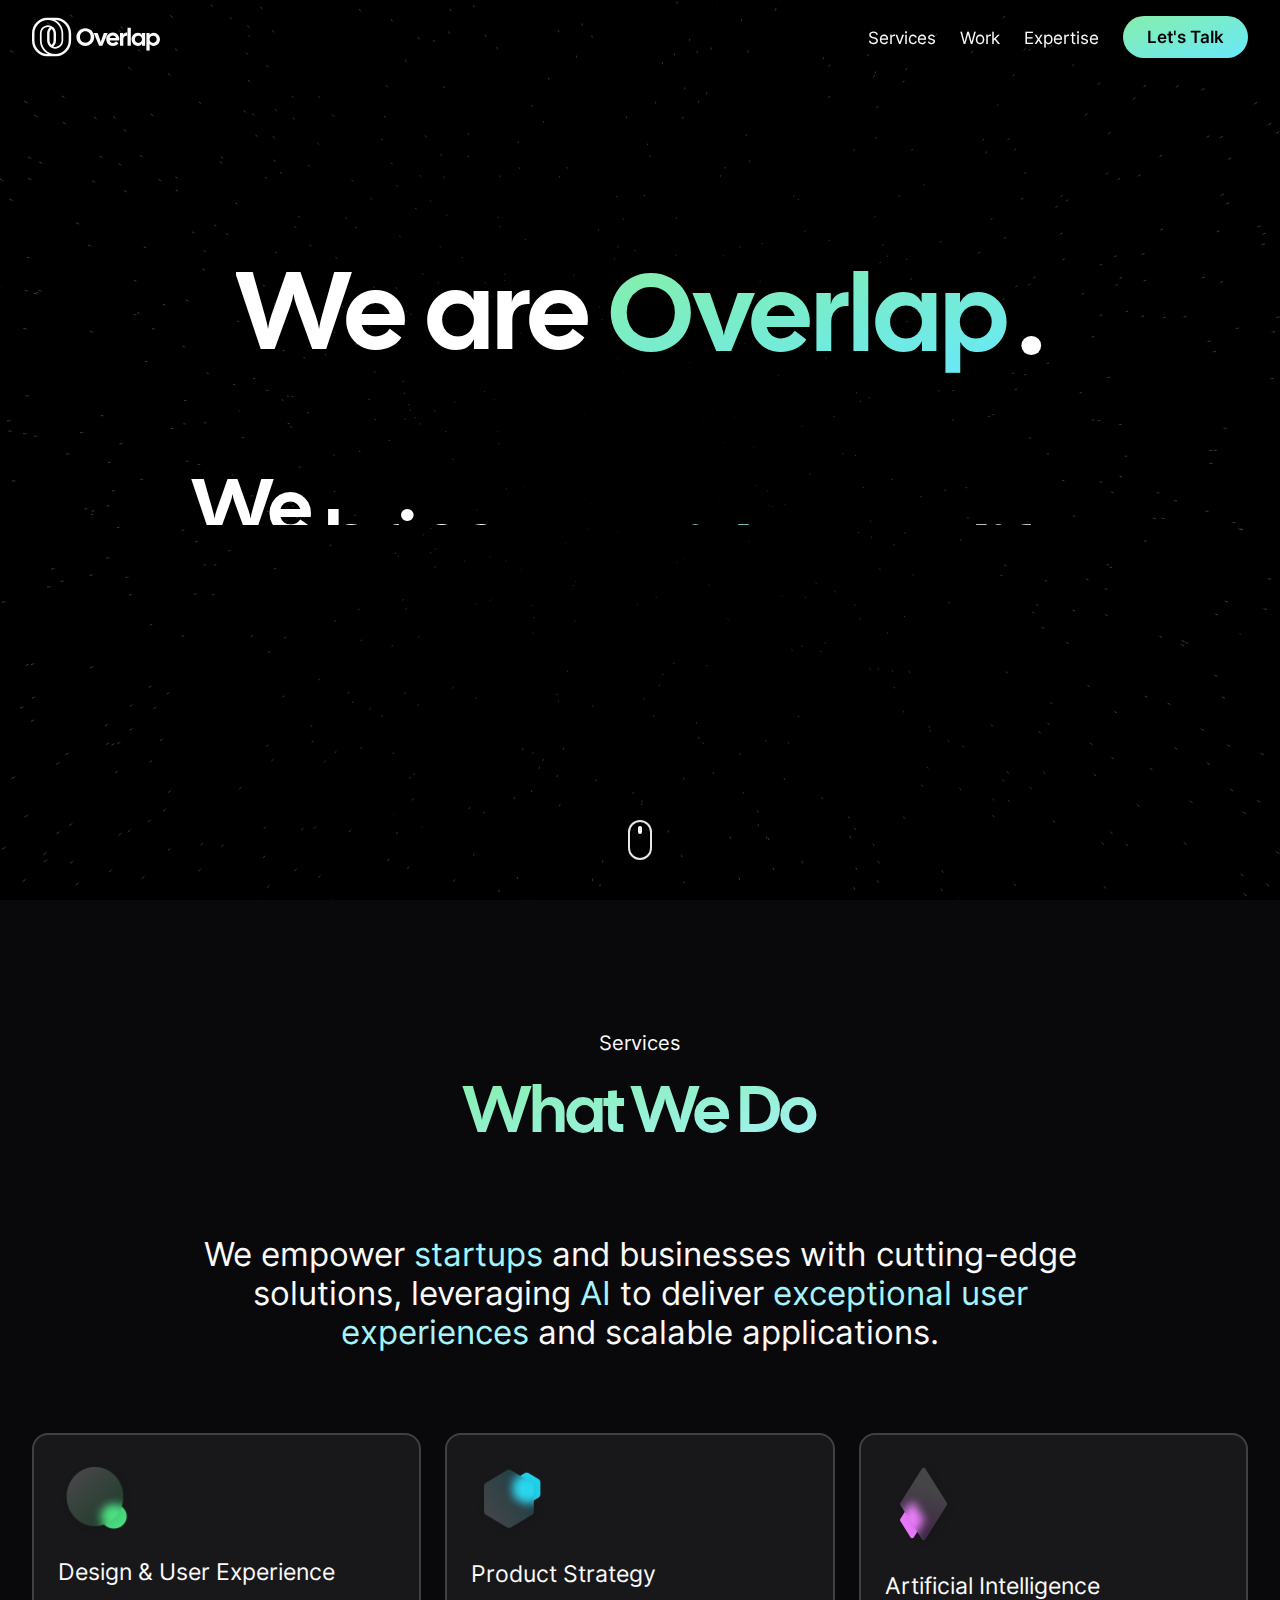
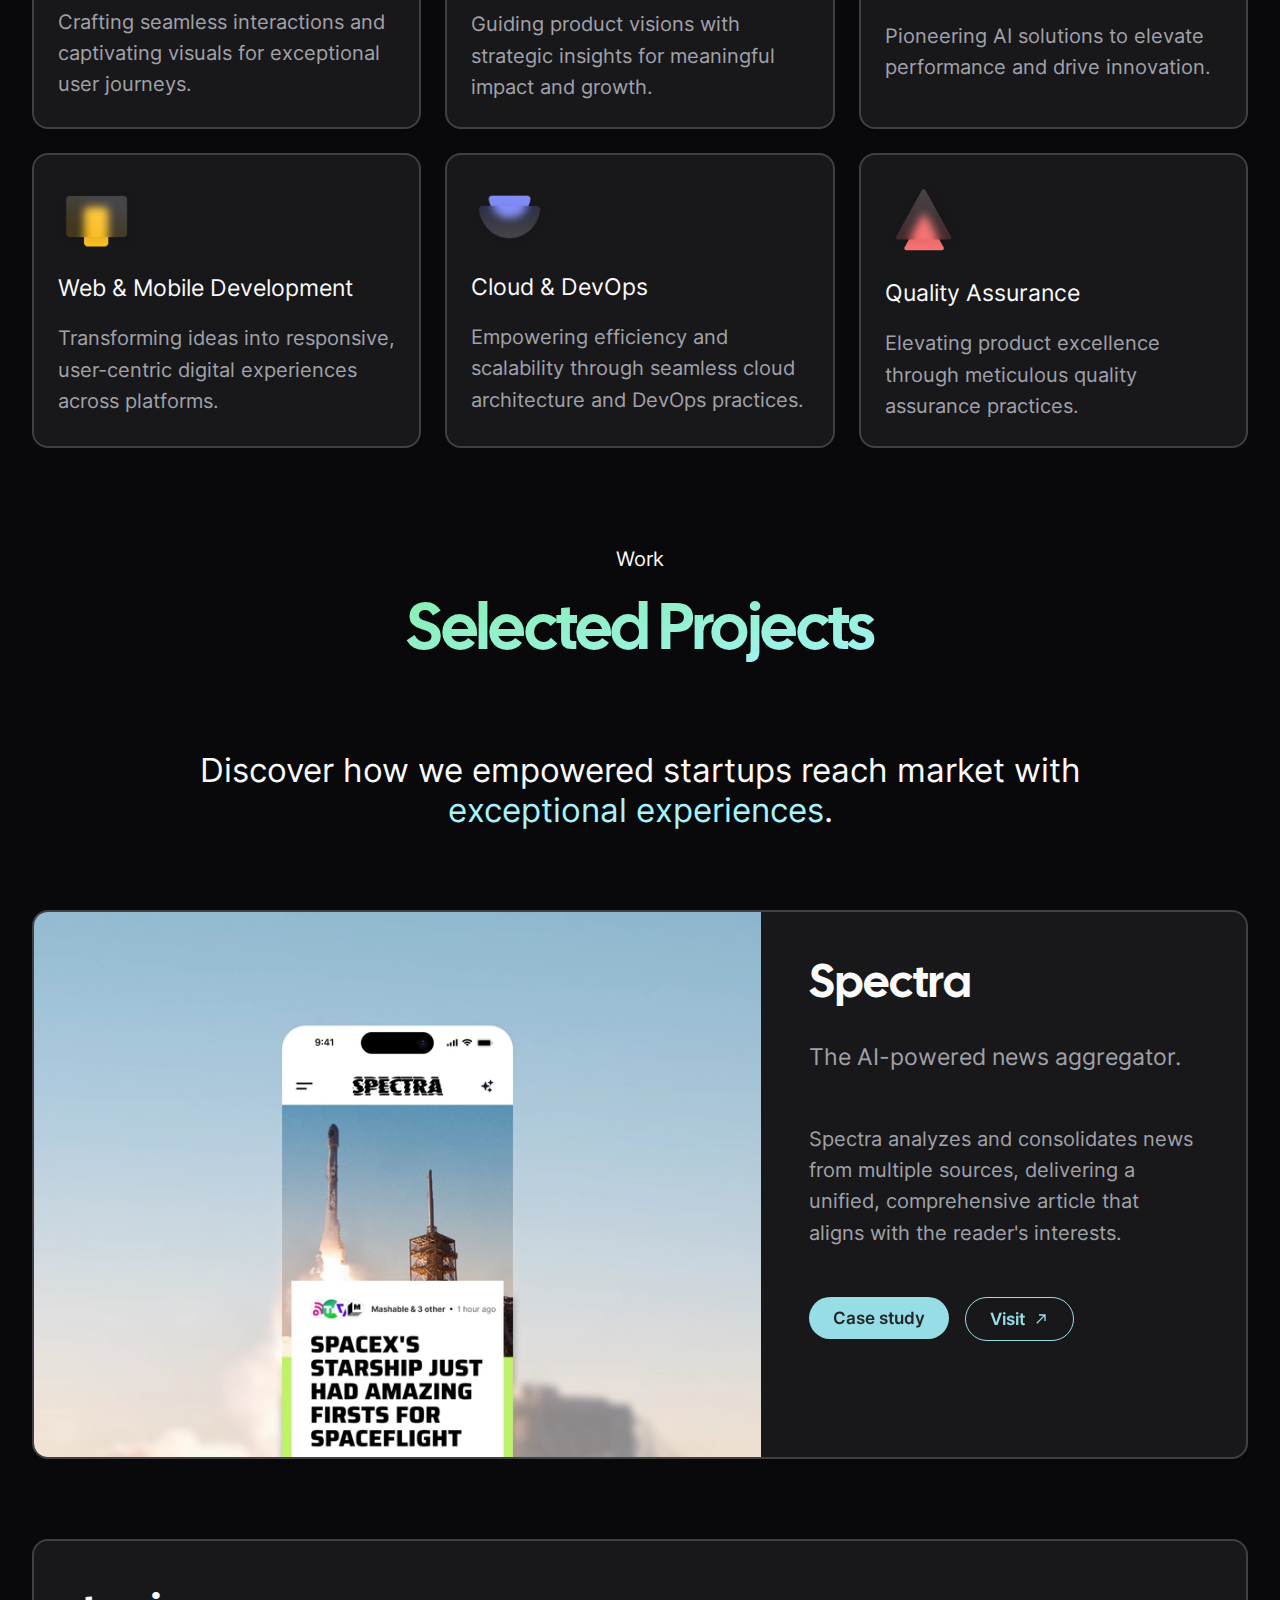
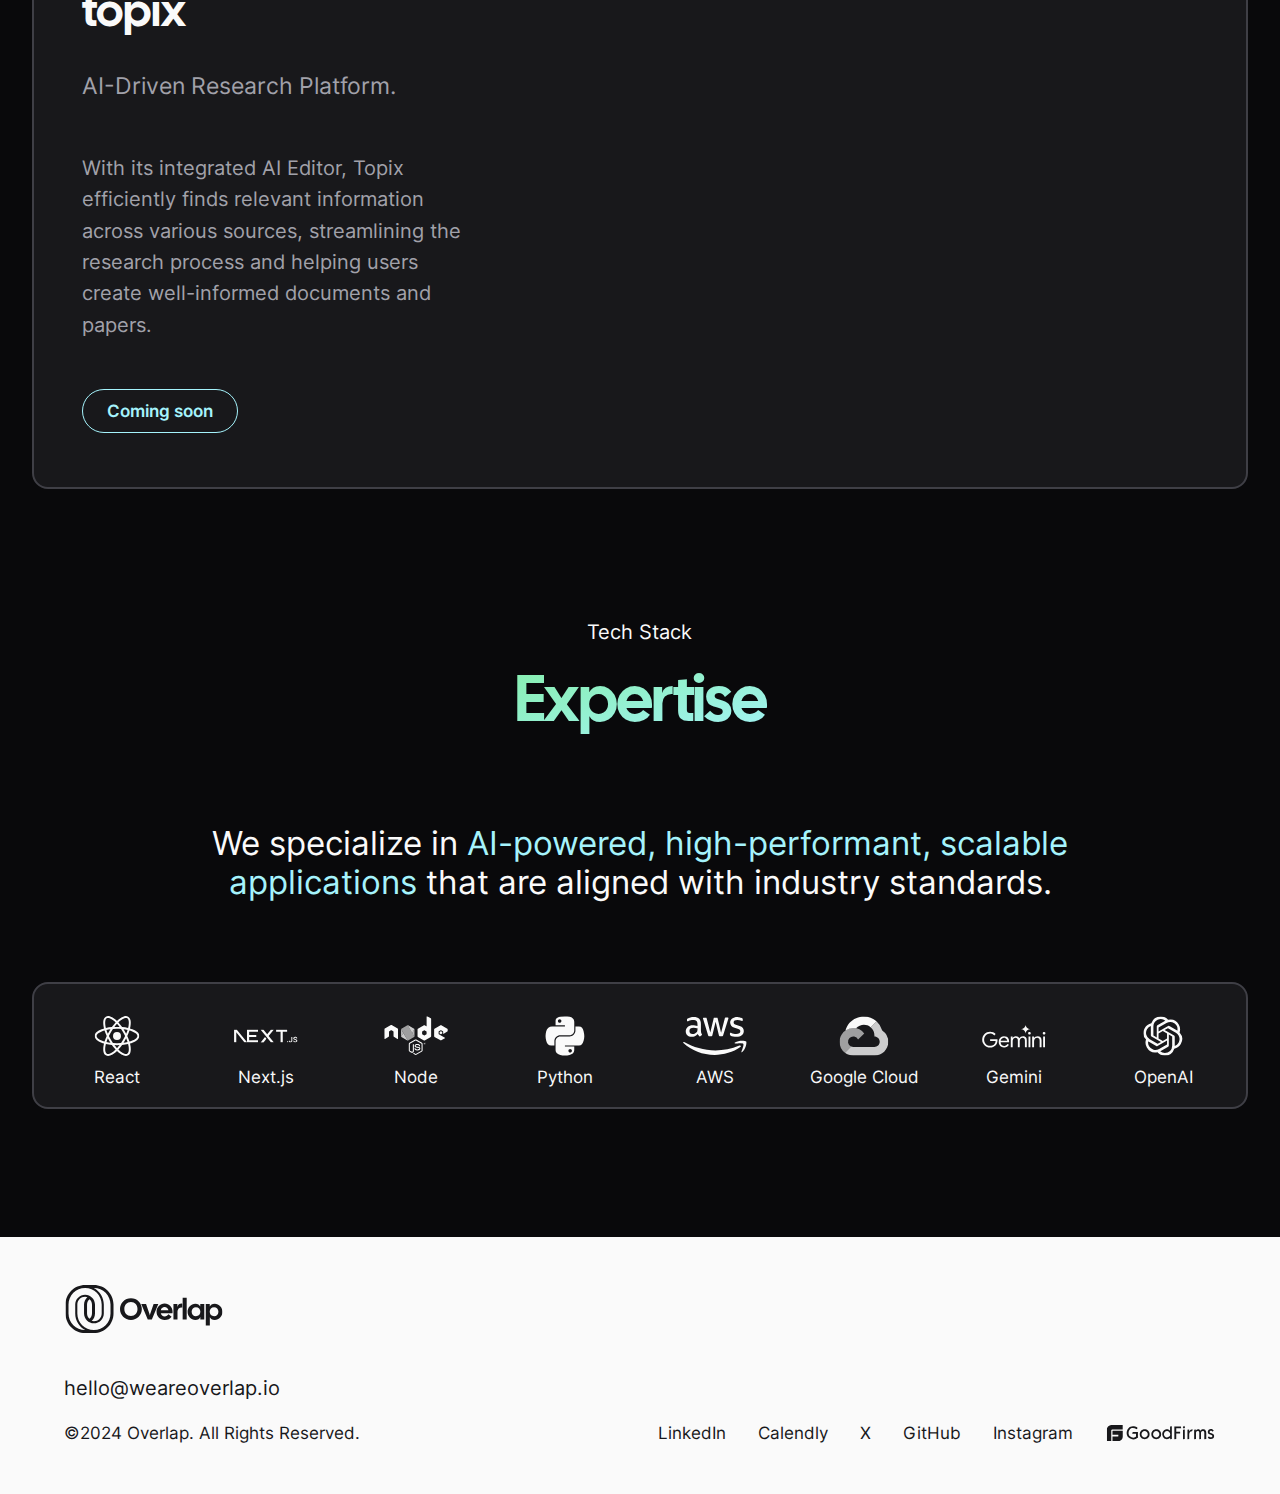
==== commit e239fc60: "Update from https://github.com/WeAreOverlap/overlap-website/commit/dff5b88d4e70cdecfb506d360e002dcc3" ====
--- a/index.html
+++ b/index.html
@@ -10,8 +10,8 @@
     gtag('js', new Date());
     gtag('config', id);
   })();
-})();</script><!-- initialize theme --><link rel="stylesheet" href="/_astro/index.CxFpu_LM.css">
-<style>.subheadline-animation span{margin:0;padding:0}#headline,.subheadline-animation>span{display:inline-block;padding-bottom:.25rem;clip-path:polygon(0 0,100% 0,100% 100%,0% 100%)}#headline>span{display:inline-block;--tw-translate-y: 100%;transform:translate(var(--tw-translate-x),var(--tw-translate-y)) rotate(var(--tw-rotate)) skew(var(--tw-skew-x)) skewY(var(--tw-skew-y)) scaleX(var(--tw-scale-x)) scaleY(var(--tw-scale-y));overflow:visible;padding-bottom:1rem}.subheadline-animation{padding-left:4rem;padding-right:4rem;text-align:center;font-weight:700;--tw-text-opacity: 1;color:rgb(255 255 255 / var(--tw-text-opacity));font-size:clamp(2.2806973457336426rem,calc(2.2806973457336426rem + ((3.732479999999999 - 2.2806973457336426) * ((100vw - 20rem) / (96 - 20)))),3.732479999999999rem);line-height:1.1}@media (min-width: 640px){.subheadline-animation{font-size:clamp(2.0272865295410156rem,calc(2.0272865295410156rem + ((3.1103999999999994 - 2.0272865295410156) * ((100vw - 20rem) / (96 - 20)))),3.1103999999999994rem);line-height:1.1}}@media (min-width: 768px){.subheadline-animation{font-size:clamp(2.2806973457336426rem,calc(2.2806973457336426rem + ((3.732479999999999 - 2.2806973457336426) * ((100vw - 20rem) / (96 - 20)))),3.732479999999999rem);line-height:1.1}}@media (min-width: 1024px){.subheadline-animation{font-size:clamp(2.565784513950348rem,calc(2.565784513950348rem + ((4.478975999999999 - 2.565784513950348) * ((100vw - 20rem) / (96 - 20)))),4.478975999999999rem);line-height:1.1}}@media (min-width: 1280px){.subheadline-animation{font-size:clamp(2.8865075781941414rem,calc(2.8865075781941414rem + ((5.374771199999998 - 2.8865075781941414) * ((100vw - 20rem) / (96 - 20)))),5.374771199999998rem);line-height:1}}.subheadline-animation .highlight{color:var(--color-primary)}.subheadline-animation>span>span{display:inline-block;--tw-translate-y: 100%;transform:translate(var(--tw-translate-x),var(--tw-translate-y)) rotate(var(--tw-rotate)) skew(var(--tw-skew-x)) skewY(var(--tw-skew-y)) scaleX(var(--tw-scale-x)) scaleY(var(--tw-scale-y));overflow:visible}@media (min-width: 1280px){.subheadline-animation>span>span{padding-bottom:1rem}}@keyframes scroll{0%{transform:translateY(0)}30%{transform:translateY(100%)}}#wheel[data-astro-cid-5nsxw6bb]{animation:scroll ease 1.5s infinite}@media (prefers-reduced-motion: reduce){#starfield{display:none}#splash-bg-fallback[data-astro-cid-5nsxw6bb]{display:block}}@media (prefers-reduced-motion: reduce){#starfield{display:none}#splash-bg-fallback[data-astro-cid-mculehgc]{display:block}}article[data-astro-cid-nrlfsdpt],article[data-astro-cid-nrlfsdpt]>div[data-astro-cid-nrlfsdpt]{overflow:clip}article[data-astro-cid-nrlfsdpt]{animation:flip3D ease-in-out both;animation-timeline:view(y);animation-range:entry 50% cover 50%}article[data-astro-cid-nrlfsdpt] img[data-astro-cid-nrlfsdpt]{-o-object-fit:cover;object-fit:cover;-o-object-position:top;object-position:top;animation:image-parallax linear both;animation-timeline:view(y)}@media (prefers-reduced-motion: reduce){article[data-astro-cid-nrlfsdpt],article[data-astro-cid-nrlfsdpt] img[data-astro-cid-nrlfsdpt]{animation:none}}@keyframes flip3D{0%{transform:scale(1) perspective(2000px) rotateX(-45deg);opacity:0}}li[data-astro-cid-c4jeyq3f]{animation:slideIn ease-in-out both;animation-timeline:view(y);animation-range:entry 50% cover 50%}@media (min-width: 768px){li[data-astro-cid-c4jeyq3f]:nth-child(odd){animation-range:entry 20% cover 40%}li[data-astro-cid-c4jeyq3f]:nth-child(2n){animation-range:entry 60% cover 40%}}@media (min-width: 1024px){li[data-astro-cid-c4jeyq3f]:nth-child(3n+1){animation-range:entry 20% cover 40%}li[data-astro-cid-c4jeyq3f]:nth-child(3n+2){animation-range:entry 60% cover 40%}li[data-astro-cid-c4jeyq3f]:nth-child(3n+3){animation-range:entry 100% cover 40%}}@media (prefers-reduced-motion: reduce){li[data-astro-cid-c4jeyq3f]{animation:none}}@keyframes slideIn{0%{transform:translateY(20%);opacity:0}}
+})();</script><!-- initialize theme --><link rel="stylesheet" href="/_astro/index.DcQ_m0dK.css">
+<style>.subheadline-animation span{margin:0;padding:0}#headline,.subheadline-animation>span{display:inline-block;padding-bottom:.25rem;clip-path:polygon(0 0,100% 0,100% 100%,0% 100%)}#headline>span{display:inline-block;--tw-translate-y: 100%;transform:translate(var(--tw-translate-x),var(--tw-translate-y)) rotate(var(--tw-rotate)) skew(var(--tw-skew-x)) skewY(var(--tw-skew-y)) scaleX(var(--tw-scale-x)) scaleY(var(--tw-scale-y));overflow:visible;padding-bottom:1rem}.subheadline-animation{padding-left:2rem;padding-right:2rem;text-align:center;font-weight:700;--tw-text-opacity: 1;color:rgb(255 255 255 / var(--tw-text-opacity));font-size:clamp(2.2806973457336426rem,calc(2.2806973457336426rem + ((3.732479999999999 - 2.2806973457336426) * ((100vw - 20rem) / (96 - 20)))),3.732479999999999rem);line-height:1.1}@media (min-width: 640px){.subheadline-animation{font-size:clamp(2.0272865295410156rem,calc(2.0272865295410156rem + ((3.1103999999999994 - 2.0272865295410156) * ((100vw - 20rem) / (96 - 20)))),3.1103999999999994rem);line-height:1.1}}@media (min-width: 768px){.subheadline-animation{font-size:clamp(2.2806973457336426rem,calc(2.2806973457336426rem + ((3.732479999999999 - 2.2806973457336426) * ((100vw - 20rem) / (96 - 20)))),3.732479999999999rem);line-height:1.1}}@media (min-width: 1024px){.subheadline-animation{font-size:clamp(2.565784513950348rem,calc(2.565784513950348rem + ((4.478975999999999 - 2.565784513950348) * ((100vw - 20rem) / (96 - 20)))),4.478975999999999rem);line-height:1.1}}@media (min-width: 1280px){.subheadline-animation{font-size:clamp(2.8865075781941414rem,calc(2.8865075781941414rem + ((5.374771199999998 - 2.8865075781941414) * ((100vw - 20rem) / (96 - 20)))),5.374771199999998rem);line-height:1}}.subheadline-animation .highlight{color:var(--color-primary)}.subheadline-animation>span>span{display:inline-block;--tw-translate-y: 100%;transform:translate(var(--tw-translate-x),var(--tw-translate-y)) rotate(var(--tw-rotate)) skew(var(--tw-skew-x)) skewY(var(--tw-skew-y)) scaleX(var(--tw-scale-x)) scaleY(var(--tw-scale-y));overflow:visible}@media (min-width: 1280px){.subheadline-animation>span>span{padding-bottom:1rem}}@keyframes scroll{0%{transform:translateY(0)}30%{transform:translateY(100%)}}#wheel[data-astro-cid-5nsxw6bb]{animation:scroll ease 1.5s infinite}@media (prefers-reduced-motion: reduce){#starfield{display:none}#splash-bg-fallback[data-astro-cid-5nsxw6bb]{display:block}}@media (prefers-reduced-motion: reduce){#starfield{display:none}#splash-bg-fallback[data-astro-cid-mculehgc]{display:block}}article[data-astro-cid-nrlfsdpt],article[data-astro-cid-nrlfsdpt]>div[data-astro-cid-nrlfsdpt]{overflow:clip}article[data-astro-cid-nrlfsdpt]{animation:flip3D ease-in-out both;animation-timeline:view(y);animation-range:entry 50% cover 50%}article[data-astro-cid-nrlfsdpt] img[data-astro-cid-nrlfsdpt]{-o-object-fit:cover;object-fit:cover;-o-object-position:top;object-position:top;animation:image-parallax linear both;animation-timeline:view(y)}@media (prefers-reduced-motion: reduce){article[data-astro-cid-nrlfsdpt],article[data-astro-cid-nrlfsdpt] img[data-astro-cid-nrlfsdpt]{animation:none}}@keyframes flip3D{0%{transform:scale(1) perspective(2000px) rotateX(-45deg);opacity:0}}li[data-astro-cid-c4jeyq3f]{animation:slideIn ease-in-out both;animation-timeline:view(y);animation-range:entry 50% cover 50%}@media (min-width: 768px){li[data-astro-cid-c4jeyq3f]:nth-child(odd){animation-range:entry 20% cover 40%}li[data-astro-cid-c4jeyq3f]:nth-child(2n){animation-range:entry 60% cover 40%}}@media (min-width: 1024px){li[data-astro-cid-c4jeyq3f]:nth-child(3n+1){animation-range:entry 20% cover 40%}li[data-astro-cid-c4jeyq3f]:nth-child(3n+2){animation-range:entry 60% cover 40%}li[data-astro-cid-c4jeyq3f]:nth-child(3n+3){animation-range:entry 100% cover 40%}}@media (prefers-reduced-motion: reduce){li[data-astro-cid-c4jeyq3f]{animation:none}}@keyframes slideIn{0%{transform:translateY(20%);opacity:0}}
 </style><script type="module" src="/_astro/hoisted.oj2nRapv.js"></script><style>[data-astro-transition-scope="astro-ce2jlwca-1"] { view-transition-name: Spectra; }@layer astro { ::view-transition-old(Spectra) { 
 	animation-duration: 180ms;
 	animation-timing-function: cubic-bezier(0.76, 0, 0.24, 1);
--- a/_astro/index.DcQ_m0dK.css
+++ b/_astro/index.DcQ_m0dK.css
@@ -0,0 +1 @@
+*,:before,:after{box-sizing:border-box;border-width:0;border-style:solid;border-color:#e5e7eb}:before,:after{--tw-content:""}html,:host{line-height:1.5;-webkit-text-size-adjust:100%;-moz-tab-size:4;-o-tab-size:4;tab-size:4;font-family:Inter Variable,ui-sans-serif,system-ui,sans-serif,"Apple Color Emoji","Segoe UI Emoji",Segoe UI Symbol,"Noto Color Emoji";font-feature-settings:normal;font-variation-settings:normal;-webkit-tap-highlight-color:transparent}body{margin:0;line-height:inherit}hr{height:0;color:inherit;border-top-width:1px}abbr:where([title]){-webkit-text-decoration:underline dotted;text-decoration:underline dotted}h1,h2,h3,h4,h5,h6{font-size:inherit;font-weight:inherit}a{color:inherit;text-decoration:inherit}b,strong{font-weight:bolder}code,kbd,samp,pre{font-family:ui-monospace,SFMono-Regular,Menlo,Monaco,Consolas,Liberation Mono,Courier New,monospace;font-feature-settings:normal;font-variation-settings:normal;font-size:1em}small{font-size:80%}sub,sup{font-size:75%;line-height:0;position:relative;vertical-align:baseline}sub{bottom:-.25em}sup{top:-.5em}table{text-indent:0;border-color:inherit;border-collapse:collapse}button,input,optgroup,select,textarea{font-family:inherit;font-feature-settings:inherit;font-variation-settings:inherit;font-size:100%;font-weight:inherit;line-height:inherit;letter-spacing:inherit;color:inherit;margin:0;padding:0}button,select{text-transform:none}button,input:where([type=button]),input:where([type=reset]),input:where([type=submit]){-webkit-appearance:button;background-color:transparent;background-image:none}:-moz-focusring{outline:auto}:-moz-ui-invalid{box-shadow:none}progress{vertical-align:baseline}::-webkit-inner-spin-button,::-webkit-outer-spin-button{height:auto}[type=search]{-webkit-appearance:textfield;outline-offset:-2px}::-webkit-search-decoration{-webkit-appearance:none}::-webkit-file-upload-button{-webkit-appearance:button;font:inherit}summary{display:list-item}blockquote,dl,dd,h1,h2,h3,h4,h5,h6,hr,figure,p,pre{margin:0}fieldset{margin:0;padding:0}legend{padding:0}ol,ul,menu{list-style:none;margin:0;padding:0}dialog{padding:0}textarea{resize:vertical}input::-moz-placeholder,textarea::-moz-placeholder{opacity:1;color:#9ca3af}input::placeholder,textarea::placeholder{opacity:1;color:#9ca3af}button,[role=button]{cursor:pointer}:disabled{cursor:default}img,svg,video,canvas,audio,iframe,embed,object{display:block;vertical-align:middle}img,video{max-width:100%;height:auto}[hidden]{display:none}*,:before,:after{--tw-border-spacing-x:0;--tw-border-spacing-y:0;--tw-translate-x:0;--tw-translate-y:0;--tw-rotate:0;--tw-skew-x:0;--tw-skew-y:0;--tw-scale-x:1;--tw-scale-y:1;--tw-pan-x: ;--tw-pan-y: ;--tw-pinch-zoom: ;--tw-scroll-snap-strictness:proximity;--tw-gradient-from-position: ;--tw-gradient-via-position: ;--tw-gradient-to-position: ;--tw-ordinal: ;--tw-slashed-zero: ;--tw-numeric-figure: ;--tw-numeric-spacing: ;--tw-numeric-fraction: ;--tw-ring-inset: ;--tw-ring-offset-width:0px;--tw-ring-offset-color:#fff;--tw-ring-color:rgb(59 130 246 / .5);--tw-ring-offset-shadow:0 0 #0000;--tw-ring-shadow:0 0 #0000;--tw-shadow:0 0 #0000;--tw-shadow-colored:0 0 #0000;--tw-blur: ;--tw-brightness: ;--tw-contrast: ;--tw-grayscale: ;--tw-hue-rotate: ;--tw-invert: ;--tw-saturate: ;--tw-sepia: ;--tw-drop-shadow: ;--tw-backdrop-blur: ;--tw-backdrop-brightness: ;--tw-backdrop-contrast: ;--tw-backdrop-grayscale: ;--tw-backdrop-hue-rotate: ;--tw-backdrop-invert: ;--tw-backdrop-opacity: ;--tw-backdrop-saturate: ;--tw-backdrop-sepia: ;--tw-contain-size: ;--tw-contain-layout: ;--tw-contain-paint: ;--tw-contain-style: }::backdrop{--tw-border-spacing-x:0;--tw-border-spacing-y:0;--tw-translate-x:0;--tw-translate-y:0;--tw-rotate:0;--tw-skew-x:0;--tw-skew-y:0;--tw-scale-x:1;--tw-scale-y:1;--tw-pan-x: ;--tw-pan-y: ;--tw-pinch-zoom: ;--tw-scroll-snap-strictness:proximity;--tw-gradient-from-position: ;--tw-gradient-via-position: ;--tw-gradient-to-position: ;--tw-ordinal: ;--tw-slashed-zero: ;--tw-numeric-figure: ;--tw-numeric-spacing: ;--tw-numeric-fraction: ;--tw-ring-inset: ;--tw-ring-offset-width:0px;--tw-ring-offset-color:#fff;--tw-ring-color:rgb(59 130 246 / .5);--tw-ring-offset-shadow:0 0 #0000;--tw-ring-shadow:0 0 #0000;--tw-shadow:0 0 #0000;--tw-shadow-colored:0 0 #0000;--tw-blur: ;--tw-brightness: ;--tw-contrast: ;--tw-grayscale: ;--tw-hue-rotate: ;--tw-invert: ;--tw-saturate: ;--tw-sepia: ;--tw-drop-shadow: ;--tw-backdrop-blur: ;--tw-backdrop-brightness: ;--tw-backdrop-contrast: ;--tw-backdrop-grayscale: ;--tw-backdrop-hue-rotate: ;--tw-backdrop-invert: ;--tw-backdrop-opacity: ;--tw-backdrop-saturate: ;--tw-backdrop-sepia: ;--tw-contain-size: ;--tw-contain-layout: ;--tw-contain-paint: ;--tw-contain-style: }.container{width:100%}@media (min-width:640px){.container{max-width:640px}}@media (min-width:768px){.container{max-width:768px}}@media (min-width:1024px){.container{max-width:1024px}}@media (min-width:1280px){.container{max-width:1280px}}@media (min-width:1536px){.container{max-width:1536px}}.sr-only{position:absolute;width:1px;height:1px;padding:0;margin:-1px;overflow:hidden;clip:rect(0,0,0,0);white-space:nowrap;border-width:0}.fixed{position:fixed}.absolute{position:absolute}.relative{position:relative}.inset-0{inset:0}.bottom-10{bottom:2.5rem}.left-1\/2{left:50%}.right-4{right:1rem}.top-0{top:0}.top-1\/2{top:50%}.z-20{z-index:20}.m-0{margin:0}.m-auto{margin:auto}.-ml-12{margin-left:-3rem}.-mr-3{margin-right:-.75rem}.mb-10{margin-bottom:2.5rem}.mb-4{margin-bottom:1rem}.mb-7{margin-bottom:1.75rem}.mb-8{margin-bottom:2rem}.ml-0{margin-left:0}.ml-auto{margin-left:auto}.mt-1{margin-top:.25rem}.mt-20{margin-top:5rem}.block{display:block}.inline-block{display:inline-block}.inline{display:inline}.flex{display:flex}.table{display:table}.grid{display:grid}.hidden{display:none}.aspect-video{aspect-ratio:16/9}.size-16{width:4rem;height:4rem}.size-32{width:8rem;height:8rem}.size-4{width:1rem;height:1rem}.size-6{width:1.5rem;height:1.5rem}.size-8{width:2rem;height:2rem}.h-10{height:2.5rem}.h-12{height:3rem}.h-2{height:.5rem}.h-4{height:1rem}.h-60{height:15rem}.h-\[200px\]{height:200px}.h-\[250px\]{height:250px}.h-full{height:100%}.min-h-36{min-height:9rem}.w-1{width:.25rem}.w-16{width:4rem}.w-32{width:8rem}.w-40{width:10rem}.w-6{width:1.5rem}.w-full{width:100%}.max-w-4xl{max-width:56rem}.max-w-6xl{max-width:72rem}.max-w-7xl{max-width:80rem}.basis-2\/5{flex-basis:40%}.basis-2\/6{flex-basis:33.333333%}.basis-3\/5{flex-basis:60%}.basis-4\/6{flex-basis:66.666667%}.origin-\[right_center\]{transform-origin:right center}.-translate-x-1\/2{--tw-translate-x:-50%;transform:translate(var(--tw-translate-x),var(--tw-translate-y)) rotate(var(--tw-rotate)) skew(var(--tw-skew-x)) skewY(var(--tw-skew-y)) scaleX(var(--tw-scale-x)) scaleY(var(--tw-scale-y))}.-translate-y-1\/2{--tw-translate-y:-50%;transform:translate(var(--tw-translate-x),var(--tw-translate-y)) rotate(var(--tw-rotate)) skew(var(--tw-skew-x)) skewY(var(--tw-skew-y)) scaleX(var(--tw-scale-x)) scaleY(var(--tw-scale-y))}.translate-x-\[-50\%\]{--tw-translate-x:-50%;transform:translate(var(--tw-translate-x),var(--tw-translate-y)) rotate(var(--tw-rotate)) skew(var(--tw-skew-x)) skewY(var(--tw-skew-y)) scaleX(var(--tw-scale-x)) scaleY(var(--tw-scale-y))}.translate-y-\[-50\%\]{--tw-translate-y:-50%;transform:translate(var(--tw-translate-x),var(--tw-translate-y)) rotate(var(--tw-rotate)) skew(var(--tw-skew-x)) skewY(var(--tw-skew-y)) scaleX(var(--tw-scale-x)) scaleY(var(--tw-scale-y))}.translate-y-full{--tw-translate-y:100%;transform:translate(var(--tw-translate-x),var(--tw-translate-y)) rotate(var(--tw-rotate)) skew(var(--tw-skew-x)) skewY(var(--tw-skew-y)) scaleX(var(--tw-scale-x)) scaleY(var(--tw-scale-y))}.scale-0{--tw-scale-x:0;--tw-scale-y:0;transform:translate(var(--tw-translate-x),var(--tw-translate-y)) rotate(var(--tw-rotate)) skew(var(--tw-skew-x)) skewY(var(--tw-skew-y)) scaleX(var(--tw-scale-x)) scaleY(var(--tw-scale-y))}.transform{transform:translate(var(--tw-translate-x),var(--tw-translate-y)) rotate(var(--tw-rotate)) skew(var(--tw-skew-x)) skewY(var(--tw-skew-y)) scaleX(var(--tw-scale-x)) scaleY(var(--tw-scale-y))}@keyframes pulse{50%{opacity:.5}}.animate-pulse-fast{animation:pulse 1s cubic-bezier(.4,0,.6,1) infinite}.cursor-default{cursor:default}.cursor-pointer{cursor:pointer}.scroll-mt-24{scroll-margin-top:6rem}.grid-cols-1{grid-template-columns:repeat(1,minmax(0,1fr))}.grid-cols-2{grid-template-columns:repeat(2,minmax(0,1fr))}.flex-row{flex-direction:row}.flex-col{flex-direction:column}.flex-wrap{flex-wrap:wrap}.place-items-center{place-items:center}.items-start{align-items:flex-start}.items-center{align-items:center}.justify-start{justify-content:flex-start}.justify-center{justify-content:center}.justify-between{justify-content:space-between}.justify-items-end{justify-items:end}.gap-10{gap:2.5rem}.gap-12{gap:3rem}.gap-2{gap:.5rem}.gap-3{gap:.75rem}.gap-4{gap:1rem}.gap-6{gap:1.5rem}.gap-8{gap:2rem}.space-y-12>:not([hidden])~:not([hidden]){--tw-space-y-reverse:0;margin-top:calc(3rem*calc(1 - var(--tw-space-y-reverse)));margin-bottom:calc(3rem*var(--tw-space-y-reverse))}.space-y-2>:not([hidden])~:not([hidden]){--tw-space-y-reverse:0;margin-top:calc(.5rem*calc(1 - var(--tw-space-y-reverse)));margin-bottom:calc(.5rem*var(--tw-space-y-reverse))}.space-y-8>:not([hidden])~:not([hidden]){--tw-space-y-reverse:0;margin-top:calc(2rem*calc(1 - var(--tw-space-y-reverse)));margin-bottom:calc(2rem*var(--tw-space-y-reverse))}.self-end{align-self:flex-end}.self-center{align-self:center}.overflow-hidden{overflow:hidden}.overflow-clip{overflow:clip}.overflow-visible{overflow:visible}.overflow-x-hidden{overflow-x:hidden}.whitespace-nowrap{white-space:nowrap}.rounded-2xl{border-radius:1rem}.rounded-full{border-radius:9999px}.border{border-width:1px}.border-2{border-width:2px}.border-b{border-bottom-width:1px}.border-b-\[100px\]{border-bottom-width:100px}.border-\[var\(--color-primary\)\]{border-color:var(--color-primary)}.border-current{border-color:currentColor}.border-default{border-color:var(--color-border)}.border-primary{border-color:var(--color-primary)}.border-transparent{border-color:transparent}.bg-black{--tw-bg-opacity:1;background-color:rgb(0 0 0/var(--tw-bg-opacity))}.bg-default{background-color:var(--color-background)}.bg-header{background-color:var(--color-background-header)}.bg-lime-300{--tw-bg-opacity:1;background-color:rgb(190 242 100/var(--tw-bg-opacity))}.bg-offset{background-color:var(--color-background-offset)}.bg-primary{background-color:var(--color-primary)}.bg-slate-950{--tw-bg-opacity:1;background-color:rgb(2 6 23/var(--tw-bg-opacity))}.bg-white{--tw-bg-opacity:1;background-color:rgb(255 255 255/var(--tw-bg-opacity))}.bg-gradient-to-br{background-image:linear-gradient(to bottom right,var(--tw-gradient-stops))}.from-green-300{--tw-gradient-from:#86efac var(--tw-gradient-from-position);--tw-gradient-to:rgb(134 239 172 / 0) var(--tw-gradient-to-position);--tw-gradient-stops:var(--tw-gradient-from), var(--tw-gradient-to)}.to-cyan-300{--tw-gradient-to:#67e8f9 var(--tw-gradient-to-position)}.bg-cover{background-size:cover}.object-cover{-o-object-fit:cover;object-fit:cover}.p-6{padding:1.5rem}.p-8{padding:2rem}.px-10{padding-left:2.5rem;padding-right:2.5rem}.px-4{padding-left:1rem;padding-right:1rem}.px-5{padding-left:1.25rem;padding-right:1.25rem}.px-6{padding-left:1.5rem;padding-right:1.5rem}.px-8{padding-left:2rem;padding-right:2rem}.py-1{padding-top:.25rem;padding-bottom:.25rem}.py-10{padding-top:2.5rem;padding-bottom:2.5rem}.py-16{padding-top:4rem;padding-bottom:4rem}.py-2{padding-top:.5rem;padding-bottom:.5rem}.py-20{padding-top:5rem;padding-bottom:5rem}.py-4{padding-top:1rem;padding-bottom:1rem}.py-6{padding-top:1.5rem;padding-bottom:1.5rem}.pb-4{padding-bottom:1rem}.pr-1{padding-right:.25rem}.pt-20{padding-top:5rem}.pt-4{padding-top:1rem}.pt-8{padding-top:2rem}.text-left{text-align:left}.text-center{text-align:center}.text-right{text-align:right}.align-middle{vertical-align:middle}.font-bold{font-weight:700}.font-extrabold{font-weight:800}.font-semibold{font-weight:600}.uppercase{text-transform:uppercase}.tracking-tight{letter-spacing:-.025em}.text-black{--tw-text-opacity:1;color:rgb(0 0 0/var(--tw-text-opacity))}.text-default{color:var(--color-text)}.text-lime-300{--tw-text-opacity:1;color:rgb(190 242 100/var(--tw-text-opacity))}.text-offset{color:var(--color-text-offset)}.text-primary{color:var(--color-primary)}.text-white{--tw-text-opacity:1;color:rgb(255 255 255/var(--tw-text-opacity))}.text-zinc-800{--tw-text-opacity:1;color:rgb(39 39 42/var(--tw-text-opacity))}.opacity-100{opacity:1}.opacity-40{opacity:.4}.opacity-90{opacity:.9}.transition{transition-property:color,background-color,border-color,text-decoration-color,fill,stroke,opacity,box-shadow,transform,filter,-webkit-backdrop-filter;transition-property:color,background-color,border-color,text-decoration-color,fill,stroke,opacity,box-shadow,transform,filter,backdrop-filter;transition-property:color,background-color,border-color,text-decoration-color,fill,stroke,opacity,box-shadow,transform,filter,backdrop-filter,-webkit-backdrop-filter;transition-timing-function:cubic-bezier(.4,0,.2,1);transition-duration:.15s}.transition-all{transition-property:all;transition-timing-function:cubic-bezier(.4,0,.2,1);transition-duration:.15s}.duration-500{transition-duration:.5s}.ease-in-out{transition-timing-function:cubic-bezier(.4,0,.2,1)}.text-xs{font-size:clamp(.8680555555555557rem,calc(.8680555555555557rem + ((.8888888888888888 - .8680555555555557)*((100vw - 20rem)/(96 - 20)))),.8888888888888888rem);line-height:1.6}.text-sm{font-size:clamp(1rem,calc(1rem + ((1.0416666666666667 - 1)*((100vw - 20rem)/(96 - 20)))),1.0416666666666667rem);line-height:1.6}.text-base{font-size:clamp(1.125rem,calc(1.125rem + ((1.25 - 1.125)*((100vw - 20rem)/(96 - 20)))),1.25rem);line-height:1.6}.text-lg{font-size:clamp(1.265625rem,calc(1.265625rem + ((1.5 - 1.265625)*((100vw - 20rem)/(96 - 20)))),1.5rem);line-height:1.6}.text-xl{font-size:clamp(1.423828125rem,calc(1.423828125rem + ((1.7999999999999998 - 1.423828125)*((100vw - 20rem)/(96 - 20)))),1.7999999999999998rem);line-height:1.2}.text-2xl{font-size:clamp(1.601806640625rem,calc(1.601806640625rem + ((2.1599999999999997 - 1.601806640625)*((100vw - 20rem)/(96 - 20)))),2.1599999999999997rem);line-height:1.2}.text-4xl{font-size:clamp(2.0272865295410156rem,calc(2.0272865295410156rem + ((3.1103999999999994 - 2.0272865295410156)*((100vw - 20rem)/(96 - 20)))),3.1103999999999994rem);line-height:1.1}.text-5xl{font-size:clamp(2.2806973457336426rem,calc(2.2806973457336426rem + ((3.732479999999999 - 2.2806973457336426)*((100vw - 20rem)/(96 - 20)))),3.732479999999999rem);line-height:1.1}.text-6xl{font-size:clamp(2.565784513950348rem,calc(2.565784513950348rem + ((4.478975999999999 - 2.565784513950348)*((100vw - 20rem)/(96 - 20)))),4.478975999999999rem);line-height:1.1}.text-7xl{font-size:clamp(2.8865075781941414rem,calc(2.8865075781941414rem + ((5.374771199999998 - 2.8865075781941414)*((100vw - 20rem)/(96 - 20)))),5.374771199999998rem);line-height:1}.\*\:text-sm>*{font-size:clamp(1rem,calc(1rem + ((1.0416666666666667 - 1)*((100vw - 20rem)/(96 - 20)))),1.0416666666666667rem);line-height:1.6}.selection\:bg-current ::-moz-selection{background-color:currentColor}.selection\:bg-current ::selection{background-color:currentColor}.selection\:bg-secondary ::-moz-selection{background-color:var(--color-secondary)}.selection\:bg-secondary ::selection{background-color:var(--color-secondary)}.selection\:text-white ::-moz-selection{--tw-text-opacity:1;color:rgb(255 255 255/var(--tw-text-opacity))}.selection\:text-white ::selection{--tw-text-opacity:1;color:rgb(255 255 255/var(--tw-text-opacity))}.selection\:bg-current::-moz-selection{background-color:currentColor}.selection\:bg-current::selection{background-color:currentColor}.selection\:bg-secondary::-moz-selection{background-color:var(--color-secondary)}.selection\:bg-secondary::selection{background-color:var(--color-secondary)}.selection\:text-white::-moz-selection{--tw-text-opacity:1;color:rgb(255 255 255/var(--tw-text-opacity))}.selection\:text-white::selection{--tw-text-opacity:1;color:rgb(255 255 255/var(--tw-text-opacity))}.after\:-mt-6:after{content:var(--tw-content);margin-top:-1.5rem}.after\:block:after{content:var(--tw-content);display:block}.after\:h-4:after{content:var(--tw-content);height:1rem}.after\:h-6:after{content:var(--tw-content);height:1.5rem}.after\:w-12:after{content:var(--tw-content);width:3rem}.after\:w-full:after{content:var(--tw-content);width:100%}.after\:border-b-4:after{content:var(--tw-content);border-bottom-width:4px}.after\:border-current:after{content:var(--tw-content);border-color:currentColor}.after\:bg-lime-900:after{content:var(--tw-content);--tw-bg-opacity:1;background-color:rgb(54 83 20/var(--tw-bg-opacity))}.after\:content-\[\'\'\]:after{--tw-content:"";content:var(--tw-content)}.hover\:scale-105:hover{--tw-scale-x:1.05;--tw-scale-y:1.05;transform:translate(var(--tw-translate-x),var(--tw-translate-y)) rotate(var(--tw-rotate)) skew(var(--tw-skew-x)) skewY(var(--tw-skew-y)) scaleX(var(--tw-scale-x)) scaleY(var(--tw-scale-y))}.hover\:bg-primary:hover{background-color:var(--color-primary)}.hover\:\!text-default:hover{color:var(--color-text)!important}.hover\:text-black:hover{--tw-text-opacity:1;color:rgb(0 0 0/var(--tw-text-opacity))}.hover\:opacity-100:hover{opacity:1}@media (prefers-reduced-motion:no-preference){.motion-safe\:scroll-smooth{scroll-behavior:smooth}}@media (prefers-reduced-motion:reduce){.motion-reduce\:transition-none{transition-property:none}.motion-reduce\:hover\:transform-none:hover{transform:none}}@media (min-width:640px){.sm\:relative{position:relative}.sm\:left-auto{left:auto}.sm\:mb-20{margin-bottom:5rem}.sm\:block{display:block}.sm\:flex{display:flex}.sm\:hidden{display:none}.sm\:basis-1\/2{flex-basis:50%}.sm\:transform-none{transform:none}.sm\:grid-cols-2{grid-template-columns:repeat(2,minmax(0,1fr))}.sm\:grid-cols-4{grid-template-columns:repeat(4,minmax(0,1fr))}.sm\:flex-row{flex-direction:row}.sm\:gap-0{gap:0}.sm\:gap-6{gap:1.5rem}.sm\:self-center{align-self:center}.sm\:px-10{padding-left:2.5rem;padding-right:2.5rem}.sm\:py-20{padding-top:5rem;padding-bottom:5rem}.sm\:text-base{font-size:clamp(1.125rem,calc(1.125rem + ((1.25 - 1.125)*((100vw - 20rem)/(96 - 20)))),1.25rem);line-height:1.6}.sm\:text-4xl{font-size:clamp(2.0272865295410156rem,calc(2.0272865295410156rem + ((3.1103999999999994 - 2.0272865295410156)*((100vw - 20rem)/(96 - 20)))),3.1103999999999994rem);line-height:1.1}.sm\:text-6xl{font-size:clamp(2.565784513950348rem,calc(2.565784513950348rem + ((4.478975999999999 - 2.565784513950348)*((100vw - 20rem)/(96 - 20)))),4.478975999999999rem);line-height:1.1}.after\:sm\:block:after{content:var(--tw-content);display:block}.after\:sm\:h-6:after{content:var(--tw-content);height:1.5rem}}@media (min-width:768px){.md\:mb-0{margin-bottom:0}.md\:block{display:block}.md\:h-\[300px\]{height:300px}.md\:grid-cols-2{grid-template-columns:repeat(2,minmax(0,1fr))}.md\:grid-cols-8{grid-template-columns:repeat(8,minmax(0,1fr))}.md\:flex-row{flex-direction:row}.md\:flex-col{flex-direction:column}.md\:items-end{align-items:flex-end}.md\:gap-10{gap:2.5rem}.md\:space-y-16>:not([hidden])~:not([hidden]){--tw-space-y-reverse:0;margin-top:calc(4rem*calc(1 - var(--tw-space-y-reverse)));margin-bottom:calc(4rem*var(--tw-space-y-reverse))}.md\:p-12{padding:3rem}.md\:px-6{padding-left:1.5rem;padding-right:1.5rem}.md\:py-24{padding-top:6rem;padding-bottom:6rem}.md\:pt-8{padding-top:2rem}.md\:text-5xl{font-size:clamp(2.2806973457336426rem,calc(2.2806973457336426rem + ((3.732479999999999 - 2.2806973457336426)*((100vw - 20rem)/(96 - 20)))),3.732479999999999rem);line-height:1.1}.md\:text-7xl{font-size:clamp(2.8865075781941414rem,calc(2.8865075781941414rem + ((5.374771199999998 - 2.8865075781941414)*((100vw - 20rem)/(96 - 20)))),5.374771199999998rem);line-height:1}}@media (min-width:1024px){.lg\:order-last{order:9999}.lg\:mb-12{margin-bottom:3rem}.lg\:mb-8{margin-bottom:2rem}.lg\:aspect-\[4\/3\]{aspect-ratio:4/3}.lg\:h-\[400px\]{height:400px}.lg\:grid-cols-3{grid-template-columns:repeat(3,minmax(0,1fr))}.lg\:flex-row{flex-direction:row}.lg\:gap-20{gap:5rem}.lg\:gap-4{gap:1rem}.lg\:gap-8{gap:2rem}.lg\:space-y-24>:not([hidden])~:not([hidden]){--tw-space-y-reverse:0;margin-top:calc(6rem*calc(1 - var(--tw-space-y-reverse)));margin-bottom:calc(6rem*var(--tw-space-y-reverse))}.lg\:rounded-3xl{border-radius:1.5rem}.lg\:px-16{padding-left:4rem;padding-right:4rem}.lg\:px-6{padding-left:1.5rem;padding-right:1.5rem}.lg\:px-8{padding-left:2rem;padding-right:2rem}.lg\:py-12{padding-top:3rem;padding-bottom:3rem}.lg\:py-2{padding-top:.5rem;padding-bottom:.5rem}.lg\:py-32{padding-top:8rem;padding-bottom:8rem}.lg\:py-40{padding-top:10rem;padding-bottom:10rem}.lg\:pt-12{padding-top:3rem}.lg\:text-sm{font-size:clamp(1rem,calc(1rem + ((1.0416666666666667 - 1)*((100vw - 20rem)/(96 - 20)))),1.0416666666666667rem);line-height:1.6}.lg\:text-lg{font-size:clamp(1.265625rem,calc(1.265625rem + ((1.5 - 1.265625)*((100vw - 20rem)/(96 - 20)))),1.5rem);line-height:1.6}.lg\:text-6xl{font-size:clamp(2.565784513950348rem,calc(2.565784513950348rem + ((4.478975999999999 - 2.565784513950348)*((100vw - 20rem)/(96 - 20)))),4.478975999999999rem);line-height:1.1}.lg\:text-8xl{font-size:clamp(3.247321025468409rem,calc(3.247321025468409rem + ((6.449725439999998 - 3.247321025468409)*((100vw - 20rem)/(96 - 20)))),6.449725439999998rem);line-height:1}.lg\:even\:flex-row-reverse:nth-child(2n){flex-direction:row-reverse}}@media (min-width:1280px){.xl\:h-\[500px\]{height:500px}.xl\:min-h-52{min-height:13rem}.xl\:rounded-\[40px\]{border-radius:40px}.xl\:px-20{padding-left:5rem;padding-right:5rem}.xl\:py-32{padding-top:8rem;padding-bottom:8rem}.xl\:py-60{padding-top:15rem;padding-bottom:15rem}.xl\:text-9xl{font-size:clamp(3.65323615365196rem,calc(3.65323615365196rem + ((7.739670527999997 - 3.65323615365196)*((100vw - 20rem)/(96 - 20)))),7.739670527999997rem);line-height:1}}@font-face{font-family:Inter Variable;font-style:normal;font-display:swap;font-weight:100 900;src:url(/_astro/inter-cyrillic-ext-wght-normal.DIEz8p5i.woff2)format("woff2-variations");unicode-range:U+0460-052F,U+1C80-1C88,U+20B4,U+2DE0-2DFF,U+A640-A69F,U+FE2E-FE2F}@font-face{font-family:Inter Variable;font-style:normal;font-display:swap;font-weight:100 900;src:url(/_astro/inter-cyrillic-wght-normal.BmJJXa8e.woff2)format("woff2-variations");unicode-range:U+0301,U+0400-045F,U+0490-0491,U+04B0-04B1,U+2116}@font-face{font-family:Inter Variable;font-style:normal;font-display:swap;font-weight:100 900;src:url(/_astro/inter-greek-ext-wght-normal.D5AYLNiq.woff2)format("woff2-variations");unicode-range:U+1F00-1FFF}@font-face{font-family:Inter Variable;font-style:normal;font-display:swap;font-weight:100 900;src:url(/_astro/inter-greek-wght-normal.DyIDNIyN.woff2)format("woff2-variations");unicode-range:U+0370-0377,U+037A-037F,U+0384-038A,U+038C,U+038E-03A1,U+03A3-03FF}@font-face{font-family:Inter Variable;font-style:normal;font-display:swap;font-weight:100 900;src:url(/_astro/inter-vietnamese-wght-normal._GQuwPVU.woff2)format("woff2-variations");unicode-range:U+0102-0103,U+0110-0111,U+0128-0129,U+0168-0169,U+01A0-01A1,U+01AF-01B0,U+0300-0301,U+0303-0304,U+0308-0309,U+0323,U+0329,U+1EA0-1EF9,U+20AB}@font-face{font-family:Inter Variable;font-style:normal;font-display:swap;font-weight:100 900;src:url(/_astro/inter-latin-ext-wght-normal.CN1pIXkb.woff2)format("woff2-variations");unicode-range:U+0100-02AF,U+0304,U+0308,U+0329,U+1E00-1E9F,U+1EF2-1EFF,U+2020,U+20A0-20AB,U+20AD-20C0,U+2113,U+2C60-2C7F,U+A720-A7FF}@font-face{font-family:Inter Variable;font-style:normal;font-display:swap;font-weight:100 900;src:url(/_astro/inter-latin-wght-normal.BgVq2Tq4.woff2)format("woff2-variations");unicode-range:U+0000-00FF,U+0131,U+0152-0153,U+02BB-02BC,U+02C6,U+02DA,U+02DC,U+0304,U+0308,U+0329,U+2000-206F,U+2074,U+20AC,U+2122,U+2191,U+2193,U+2212,U+2215,U+FEFF,U+FFFD}@font-face{font-family:CalSans-SemiBold;src:url(/fonts/CalSans-SemiBold.woff2)format("woff");font-weight:700;font-style:normal;font-display:swap}a,.btn{transition-property:color,background-color,border-color,text-decoration-color,fill,stroke;transition-timing-function:cubic-bezier(.4,0,.2,1);transition-duration:.2s}a:hover,.btn:hover{color:var(--color-secondary)}a:focus,.btn:focus{outline:2px solid transparent;outline-offset:2px;--tw-ring-offset-shadow:var(--tw-ring-inset) 0 0 0 var(--tw-ring-offset-width) var(--tw-ring-offset-color);--tw-ring-shadow:var(--tw-ring-inset) 0 0 0 calc(1px + var(--tw-ring-offset-width)) var(--tw-ring-color);box-shadow:var(--tw-ring-offset-shadow),var(--tw-ring-shadow),var(--tw-shadow, 0 0 #0000);--tw-ring-color:var(--color-secondary);--tw-ring-offset-width:1px;--tw-ring-offset-color:transparent}.gradient-heading,.gradient-text{-webkit-background-clip:text;background-clip:text;color:transparent}.gradient-heading{background-image:linear-gradient(to bottom right,var(--tw-gradient-stops));--tw-gradient-from:#86efac var(--tw-gradient-from-position);--tw-gradient-to:rgb(134 239 172 / 0) var(--tw-gradient-to-position);--tw-gradient-stops:var(--tw-gradient-from), var(--tw-gradient-to);--tw-gradient-to:#67e8f9 var(--tw-gradient-to-position)}.gradient-text{padding:.25rem 1rem;background-image:linear-gradient(to bottom right,var(--tw-gradient-stops));--tw-gradient-from:var(--color-secondary) var(--tw-gradient-from-position);--tw-gradient-to:rgb(255 255 255 / 0) var(--tw-gradient-to-position);--tw-gradient-stops:var(--tw-gradient-from), var(--tw-gradient-to);--tw-gradient-to:var(--color-primary) var(--tw-gradient-to-position)}h1,h2,h3,h4,h5,h6{font-family:CalSans-SemiBold,ui-sans-serif,system-ui,sans-serif,"Apple Color Emoji","Segoe UI Emoji",Segoe UI Symbol,"Noto Color Emoji"}@keyframes image-parallax{0%{-o-object-position:0 100%;object-position:0 100%}to{-o-object-position:0 0;object-position:0 0}}[data-theme=light]{--color-primary:#22d3ee;--color-secondary:#4ade80;--color-text:#18181b;--color-text-offset:#52525b;--color-background:#fafafa;--color-background-header:rgb(250 250 250 / 75%);--color-background-offset:#f4f4f5;--color-border:#e4e4e7}[data-theme=dark]{--color-primary:#a5f3fc;--color-secondary:#86efac;--color-text:#fafafa;--color-text-offset:#a1a1aa;--color-background:#09090b;--color-background-header:rgb(9 9 11 / 75%);--color-background-offset:#18181b;--color-border:#3f3f46}.fixed-header #theme-switcher[data-astro-cid-grqczixo]{margin-left:0;--tw-scale-x:1;--tw-scale-y:1;transform:translate(var(--tw-translate-x),var(--tw-translate-y)) rotate(var(--tw-rotate)) skew(var(--tw-skew-x)) skewY(var(--tw-skew-y)) scaleX(var(--tw-scale-x)) scaleY(var(--tw-scale-y))}.fixed-header[data-astro-cid-4wsjtibl]{border-color:var(--color-border);background-color:var(--color-background-header);--tw-backdrop-blur:blur(12px);-webkit-backdrop-filter:var(--tw-backdrop-blur) var(--tw-backdrop-brightness) var(--tw-backdrop-contrast) var(--tw-backdrop-grayscale) var(--tw-backdrop-hue-rotate) var(--tw-backdrop-invert) var(--tw-backdrop-opacity) var(--tw-backdrop-saturate) var(--tw-backdrop-sepia);backdrop-filter:var(--tw-backdrop-blur) var(--tw-backdrop-brightness) var(--tw-backdrop-contrast) var(--tw-backdrop-grayscale) var(--tw-backdrop-hue-rotate) var(--tw-backdrop-invert) var(--tw-backdrop-opacity) var(--tw-backdrop-saturate) var(--tw-backdrop-sepia)}.menu-open[data-astro-cid-4wsjtibl]{height:100%}.modal[data-astro-cid-4wsjtibl].is-open{display:block}@keyframes astroFadeInOut{0%{opacity:1}to{opacity:0}}@keyframes astroFadeIn{0%{opacity:0}}@keyframes astroFadeOut{to{opacity:0}}@keyframes astroSlideFromRight{0%{transform:translate(100%)}}@keyframes astroSlideFromLeft{0%{transform:translate(-100%)}}@keyframes astroSlideToRight{to{transform:translate(100%)}}@keyframes astroSlideToLeft{to{transform:translate(-100%)}}@media (prefers-reduced-motion){::view-transition-group(*),::view-transition-old(*),::view-transition-new(*){animation:none!important}[data-astro-transition-scope]{animation:none!important}}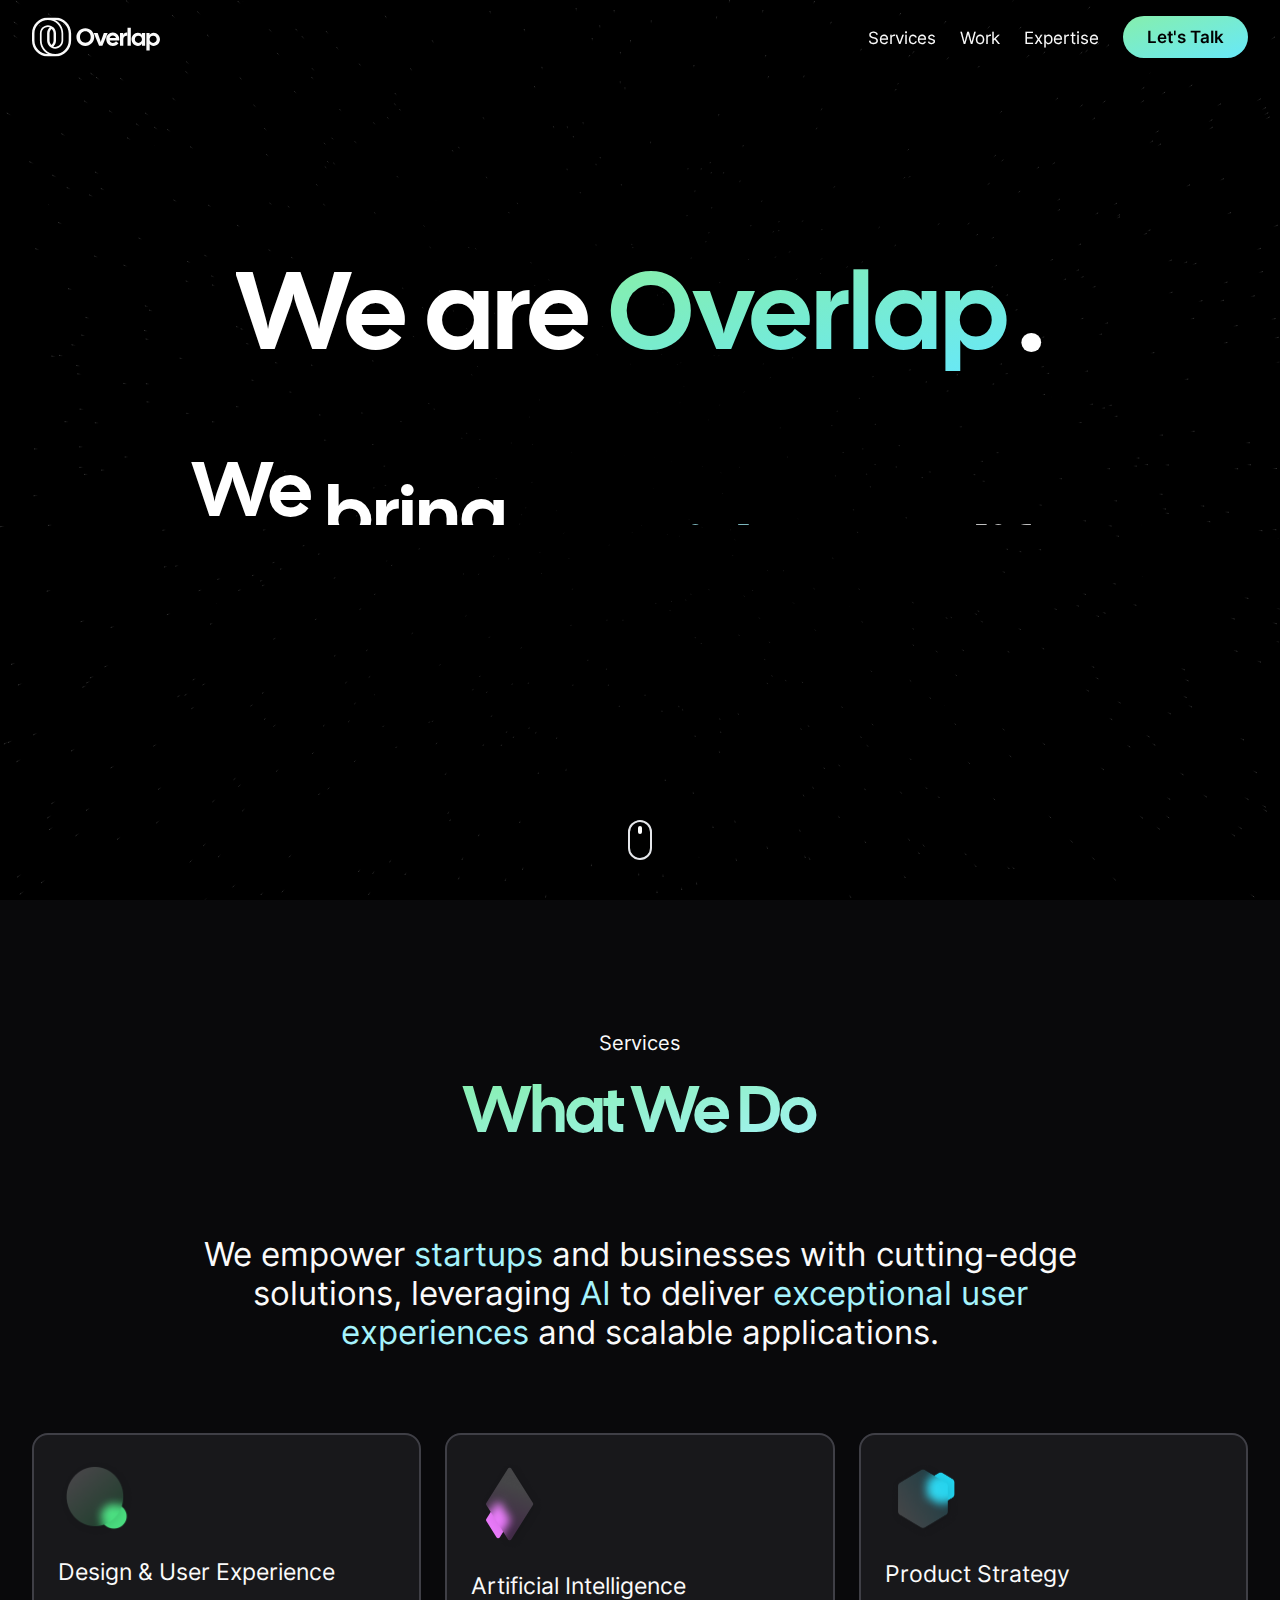
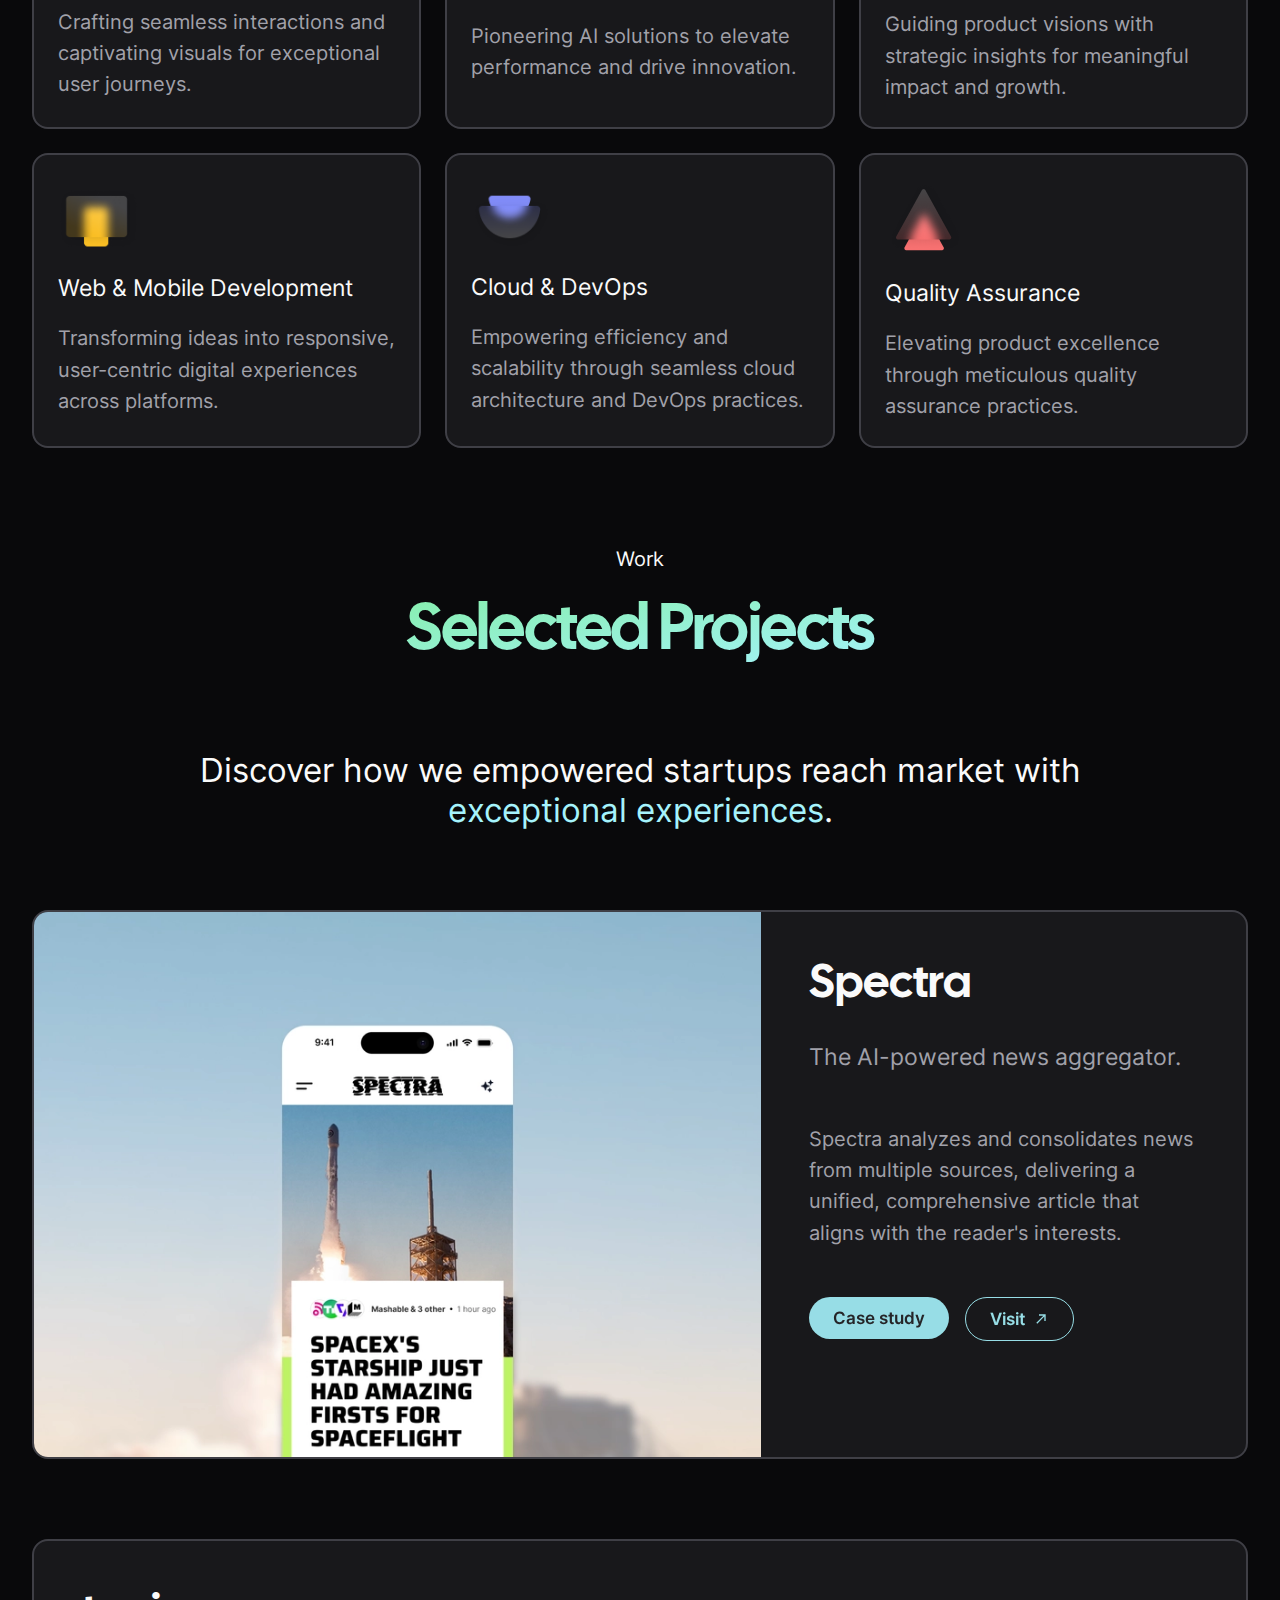
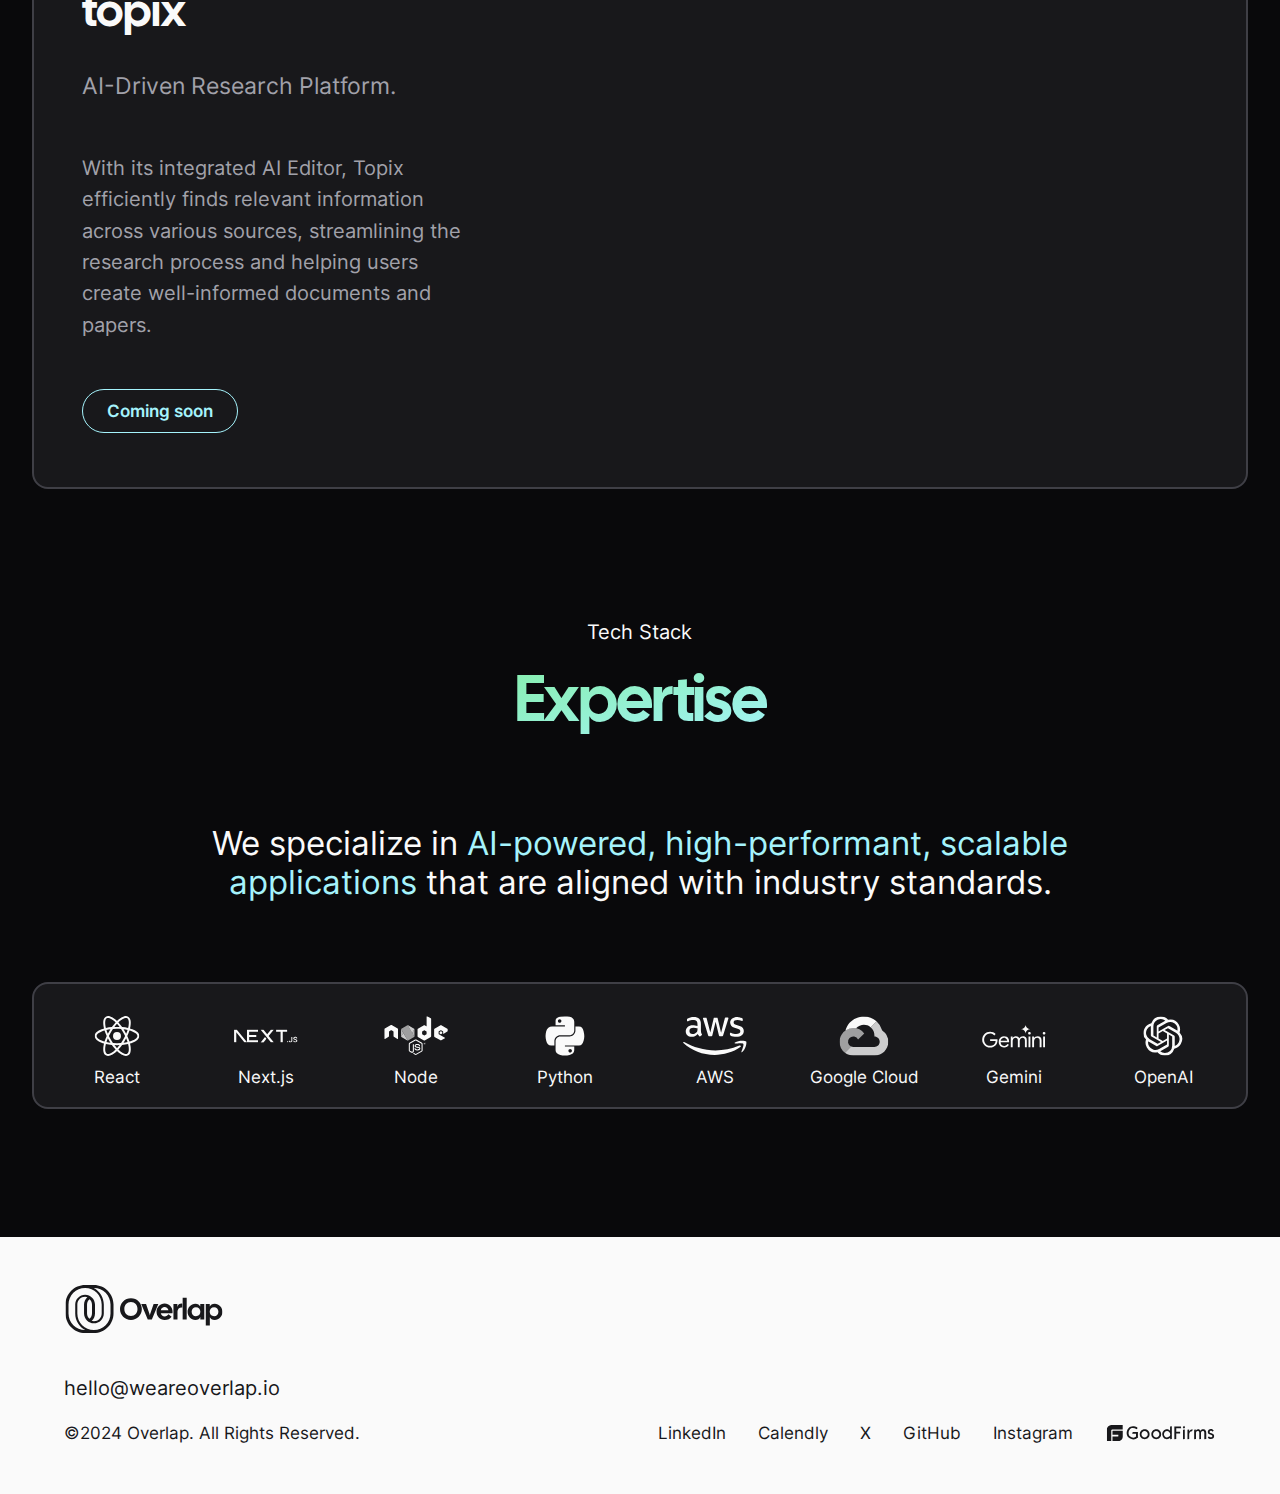
==== commit 55520541: "Update from https://github.com/WeAreOverlap/overlap-website/commit/f96c3409636421dec132006ec36279fdc" ====
--- a/index.html
+++ b/index.html
@@ -207,7 +207,7 @@
   </style> </noscript>  <div class="space-y-12 overflow-clip px-4 py-16 md:space-y-16 md:px-6 md:py-24 lg:space-y-24 lg:px-8 lg:py-32"> <section id="services" class="flex scroll-mt-24 flex-col items-center gap-8 md:gap-10 lg:gap-20"> <div class="flex flex-col items-center gap-4"> Services <h2 class="gradient-text text-center font-extrabold tracking-tight text-6xl"> What We Do </h2> </div> <p class="max-w-4xl text-center text-2xl"> 
 We empower <span class="text-primary" data-astro-cid-c4jeyq3f>startups</span> and businesses with cutting-edge
     solutions, leveraging <span class="text-primary" data-astro-cid-c4jeyq3f>AI</span> to deliver <span class="text-primary" data-astro-cid-c4jeyq3f>exceptional user experiences</span> and scalable applications.
- </p>    <ul class="grid max-w-7xl grid-cols-1 gap-6 md:grid-cols-2 lg:grid-cols-3" data-astro-cid-c4jeyq3f> <li data-astro-cid-c4jeyq3f> <div class="flex h-full cursor-default flex-col gap-4 rounded-2xl border-2 border-default bg-offset p-6 transition duration-500 ease-in-out hover:scale-105 motion-reduce:transition-none motion-reduce:hover:transform-none" data-astro-cid-c4jeyq3f> <img src="/_astro/service-icon--01.DsWDKw8T.png" width="80" height="80" alt="An icon of Design &#38; User Experience" data-astro-cid-c4jeyq3f> <p class="text-lg" data-astro-cid-c4jeyq3f>Design &amp; User Experience</p> <p class="text-md text-offset" data-astro-cid-c4jeyq3f>Crafting seamless interactions and captivating visuals for exceptional user journeys.</p> </div> </li><li data-astro-cid-c4jeyq3f> <div class="flex h-full cursor-default flex-col gap-4 rounded-2xl border-2 border-default bg-offset p-6 transition duration-500 ease-in-out hover:scale-105 motion-reduce:transition-none motion-reduce:hover:transform-none" data-astro-cid-c4jeyq3f> <img src="/_astro/service-icon--02.D8LeTdsl.png" width="80" height="80" alt="An icon of Product Strategy" data-astro-cid-c4jeyq3f> <p class="text-lg" data-astro-cid-c4jeyq3f>Product Strategy</p> <p class="text-md text-offset" data-astro-cid-c4jeyq3f>Guiding product visions with strategic insights for meaningful impact and growth.</p> </div> </li><li data-astro-cid-c4jeyq3f> <div class="flex h-full cursor-default flex-col gap-4 rounded-2xl border-2 border-default bg-offset p-6 transition duration-500 ease-in-out hover:scale-105 motion-reduce:transition-none motion-reduce:hover:transform-none" data-astro-cid-c4jeyq3f> <img src="/_astro/service-icon--03.DWuEH8Tj.png" width="80" height="80" alt="An icon of Artificial Intelligence" data-astro-cid-c4jeyq3f> <p class="text-lg" data-astro-cid-c4jeyq3f>Artificial Intelligence</p> <p class="text-md text-offset" data-astro-cid-c4jeyq3f>Pioneering AI solutions to elevate performance and drive innovation.</p> </div> </li><li data-astro-cid-c4jeyq3f> <div class="flex h-full cursor-default flex-col gap-4 rounded-2xl border-2 border-default bg-offset p-6 transition duration-500 ease-in-out hover:scale-105 motion-reduce:transition-none motion-reduce:hover:transform-none" data-astro-cid-c4jeyq3f> <img src="/_astro/service-icon--04.D7UJVMSz.png" width="80" height="80" alt="An icon of Web &#38; Mobile Development" data-astro-cid-c4jeyq3f> <p class="text-lg" data-astro-cid-c4jeyq3f>Web &amp; Mobile Development</p> <p class="text-md text-offset" data-astro-cid-c4jeyq3f>Transforming ideas into responsive, user-centric digital experiences across platforms.</p> </div> </li><li data-astro-cid-c4jeyq3f> <div class="flex h-full cursor-default flex-col gap-4 rounded-2xl border-2 border-default bg-offset p-6 transition duration-500 ease-in-out hover:scale-105 motion-reduce:transition-none motion-reduce:hover:transform-none" data-astro-cid-c4jeyq3f> <img src="/_astro/service-icon--05.0AdjO4EX.png" width="80" height="80" alt="An icon of Cloud &#38; DevOps" data-astro-cid-c4jeyq3f> <p class="text-lg" data-astro-cid-c4jeyq3f>Cloud &amp; DevOps</p> <p class="text-md text-offset" data-astro-cid-c4jeyq3f>Empowering efficiency and scalability through seamless cloud architecture and DevOps practices.</p> </div> </li><li data-astro-cid-c4jeyq3f> <div class="flex h-full cursor-default flex-col gap-4 rounded-2xl border-2 border-default bg-offset p-6 transition duration-500 ease-in-out hover:scale-105 motion-reduce:transition-none motion-reduce:hover:transform-none" data-astro-cid-c4jeyq3f> <img src="/_astro/service-icon--06.veYmiMXY.png" width="80" height="80" alt="An icon of Quality Assurance" data-astro-cid-c4jeyq3f> <p class="text-lg" data-astro-cid-c4jeyq3f>Quality Assurance</p> <p class="text-md text-offset" data-astro-cid-c4jeyq3f>Elevating product excellence through meticulous quality assurance practices.</p> </div> </li> </ul>  </section>  <section id="work" class="flex scroll-mt-24 flex-col items-center gap-8 md:gap-10 lg:gap-20"> <div class="flex flex-col items-center gap-4"> Work <h2 class="gradient-text text-center font-extrabold tracking-tight text-6xl"> Selected Projects </h2> </div> <p class="max-w-4xl text-center text-2xl"> 
+ </p>    <ul class="grid max-w-7xl grid-cols-1 gap-6 md:grid-cols-2 lg:grid-cols-3" data-astro-cid-c4jeyq3f> <li data-astro-cid-c4jeyq3f> <div class="flex h-full cursor-default flex-col gap-4 rounded-2xl border-2 border-default bg-offset p-6 transition duration-500 ease-in-out hover:scale-105 motion-reduce:transition-none motion-reduce:hover:transform-none" data-astro-cid-c4jeyq3f> <img src="/_astro/service-icon--01.DsWDKw8T.png" width="80" height="80" alt="An icon of Design &#38; User Experience" data-astro-cid-c4jeyq3f> <p class="text-lg" data-astro-cid-c4jeyq3f>Design &amp; User Experience</p> <p class="text-md text-offset" data-astro-cid-c4jeyq3f>Crafting seamless interactions and captivating visuals for exceptional user journeys.</p> </div> </li><li data-astro-cid-c4jeyq3f> <div class="flex h-full cursor-default flex-col gap-4 rounded-2xl border-2 border-default bg-offset p-6 transition duration-500 ease-in-out hover:scale-105 motion-reduce:transition-none motion-reduce:hover:transform-none" data-astro-cid-c4jeyq3f> <img src="/_astro/service-icon--03.DWuEH8Tj.png" width="80" height="80" alt="An icon of Artificial Intelligence" data-astro-cid-c4jeyq3f> <p class="text-lg" data-astro-cid-c4jeyq3f>Artificial Intelligence</p> <p class="text-md text-offset" data-astro-cid-c4jeyq3f>Pioneering AI solutions to elevate performance and drive innovation.</p> </div> </li><li data-astro-cid-c4jeyq3f> <div class="flex h-full cursor-default flex-col gap-4 rounded-2xl border-2 border-default bg-offset p-6 transition duration-500 ease-in-out hover:scale-105 motion-reduce:transition-none motion-reduce:hover:transform-none" data-astro-cid-c4jeyq3f> <img src="/_astro/service-icon--02.D8LeTdsl.png" width="80" height="80" alt="An icon of Product Strategy" data-astro-cid-c4jeyq3f> <p class="text-lg" data-astro-cid-c4jeyq3f>Product Strategy</p> <p class="text-md text-offset" data-astro-cid-c4jeyq3f>Guiding product visions with strategic insights for meaningful impact and growth.</p> </div> </li><li data-astro-cid-c4jeyq3f> <div class="flex h-full cursor-default flex-col gap-4 rounded-2xl border-2 border-default bg-offset p-6 transition duration-500 ease-in-out hover:scale-105 motion-reduce:transition-none motion-reduce:hover:transform-none" data-astro-cid-c4jeyq3f> <img src="/_astro/service-icon--04.D7UJVMSz.png" width="80" height="80" alt="An icon of Web &#38; Mobile Development" data-astro-cid-c4jeyq3f> <p class="text-lg" data-astro-cid-c4jeyq3f>Web &amp; Mobile Development</p> <p class="text-md text-offset" data-astro-cid-c4jeyq3f>Transforming ideas into responsive, user-centric digital experiences across platforms.</p> </div> </li><li data-astro-cid-c4jeyq3f> <div class="flex h-full cursor-default flex-col gap-4 rounded-2xl border-2 border-default bg-offset p-6 transition duration-500 ease-in-out hover:scale-105 motion-reduce:transition-none motion-reduce:hover:transform-none" data-astro-cid-c4jeyq3f> <img src="/_astro/service-icon--05.0AdjO4EX.png" width="80" height="80" alt="An icon of Cloud &#38; DevOps" data-astro-cid-c4jeyq3f> <p class="text-lg" data-astro-cid-c4jeyq3f>Cloud &amp; DevOps</p> <p class="text-md text-offset" data-astro-cid-c4jeyq3f>Empowering efficiency and scalability through seamless cloud architecture and DevOps practices.</p> </div> </li><li data-astro-cid-c4jeyq3f> <div class="flex h-full cursor-default flex-col gap-4 rounded-2xl border-2 border-default bg-offset p-6 transition duration-500 ease-in-out hover:scale-105 motion-reduce:transition-none motion-reduce:hover:transform-none" data-astro-cid-c4jeyq3f> <img src="/_astro/service-icon--06.veYmiMXY.png" width="80" height="80" alt="An icon of Quality Assurance" data-astro-cid-c4jeyq3f> <p class="text-lg" data-astro-cid-c4jeyq3f>Quality Assurance</p> <p class="text-md text-offset" data-astro-cid-c4jeyq3f>Elevating product excellence through meticulous quality assurance practices.</p> </div> </li> </ul>  </section>  <section id="work" class="flex scroll-mt-24 flex-col items-center gap-8 md:gap-10 lg:gap-20"> <div class="flex flex-col items-center gap-4"> Work <h2 class="gradient-text text-center font-extrabold tracking-tight text-6xl"> Selected Projects </h2> </div> <p class="max-w-4xl text-center text-2xl"> 
 Discover how we empowered startups reach market with <span class="text-primary">exceptional experiences</span>.
  </p>    <div class="mb-8 flex w-full max-w-7xl flex-col gap-8 md:gap-10 lg:gap-20"> <article class="flex w-full flex-col rounded-2xl border-2 border-default bg-offset lg:flex-row lg:even:flex-row-reverse" data-astro-cid-nrlfsdpt> <div class="aspect-video h-full basis-3/5 lg:aspect-[4/3]" data-astro-cid-nrlfsdpt data-astro-transition-scope="astro-ce2jlwca-1"> <img src="/_astro/spectra.z0N9P8Fp_tRwnz.webp" srcset="/_astro/spectra.z0N9P8Fp_26iFN4.webp 800w, /_astro/spectra.z0N9P8Fp_tRwnz.webp 1600w" class="h-full w-full" sizes="(min-width: 1024px) 33vw, (min-width: 768px) 50vw, 100vw" alt="A screenshot of Spectra" data-astro-cid-nrlfsdpt width="1600" height="1600" loading="lazy" decoding="async"> </div> <div class="flex basis-2/5 flex-col items-start p-8 md:p-12" data-astro-cid-nrlfsdpt> <h3 class="mb-7 text-4xl" data-astro-cid-nrlfsdpt> Spectra </h3> <p class="mb-4 text-offset text-lg lg:mb-12" data-astro-cid-nrlfsdpt>The AI-powered news aggregator.</p> <p class="text-md mb-4 text-offset lg:mb-12" data-astro-cid-nrlfsdpt>Spectra analyzes and consolidates news from multiple sources, delivering a unified, comprehensive article that aligns with the reader&#39;s interests.</p> <div class="mb-4 flex flex-col items-start gap-4 text-offset text-sm sm:flex-row lg:mb-8" data-astro-cid-nrlfsdpt> <a href="/work/spectra/" class="items-center gap-2 whitespace-nowrap rounded-full bg-primary px-6 py-2 text-center font-semibold text-zinc-800 opacity-90 text-sm hover:bg-primary hover:text-black hover:opacity-100 sm:flex" data-astro-cid-nrlfsdpt>
 Case study
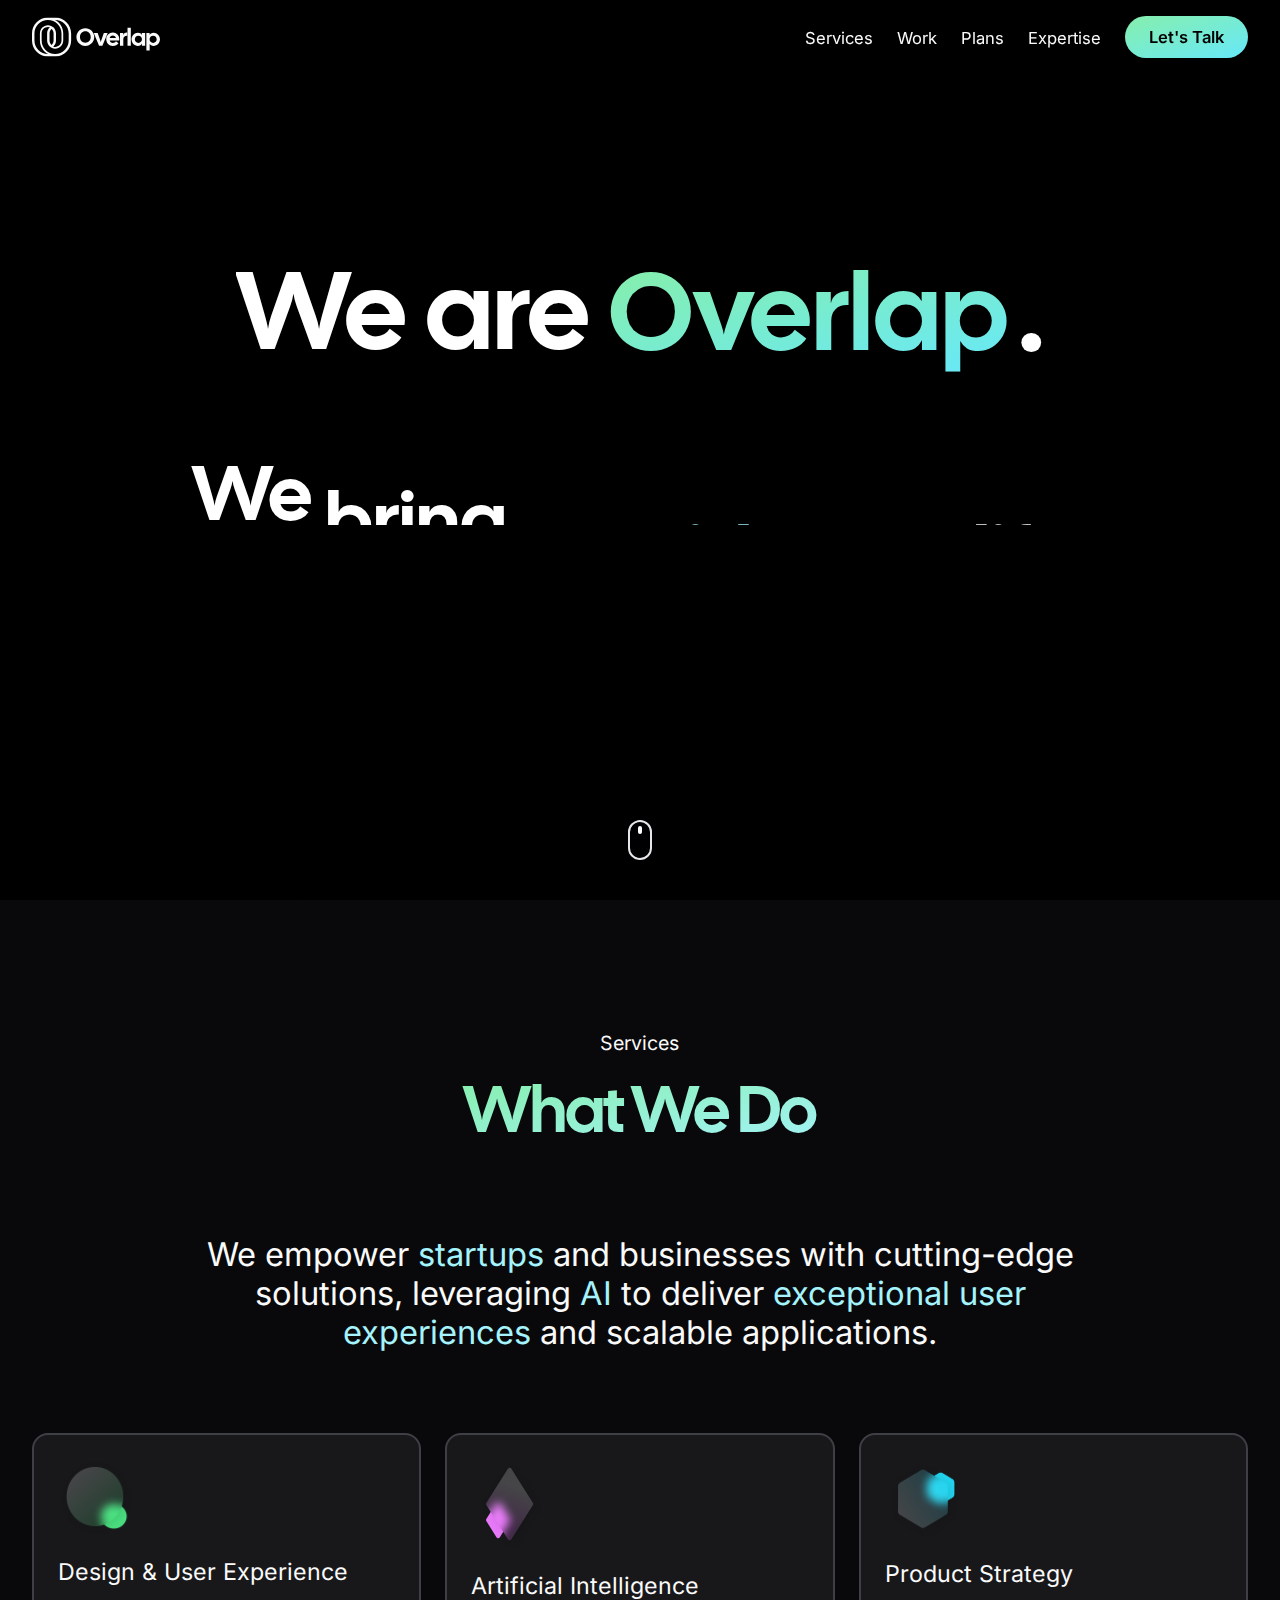
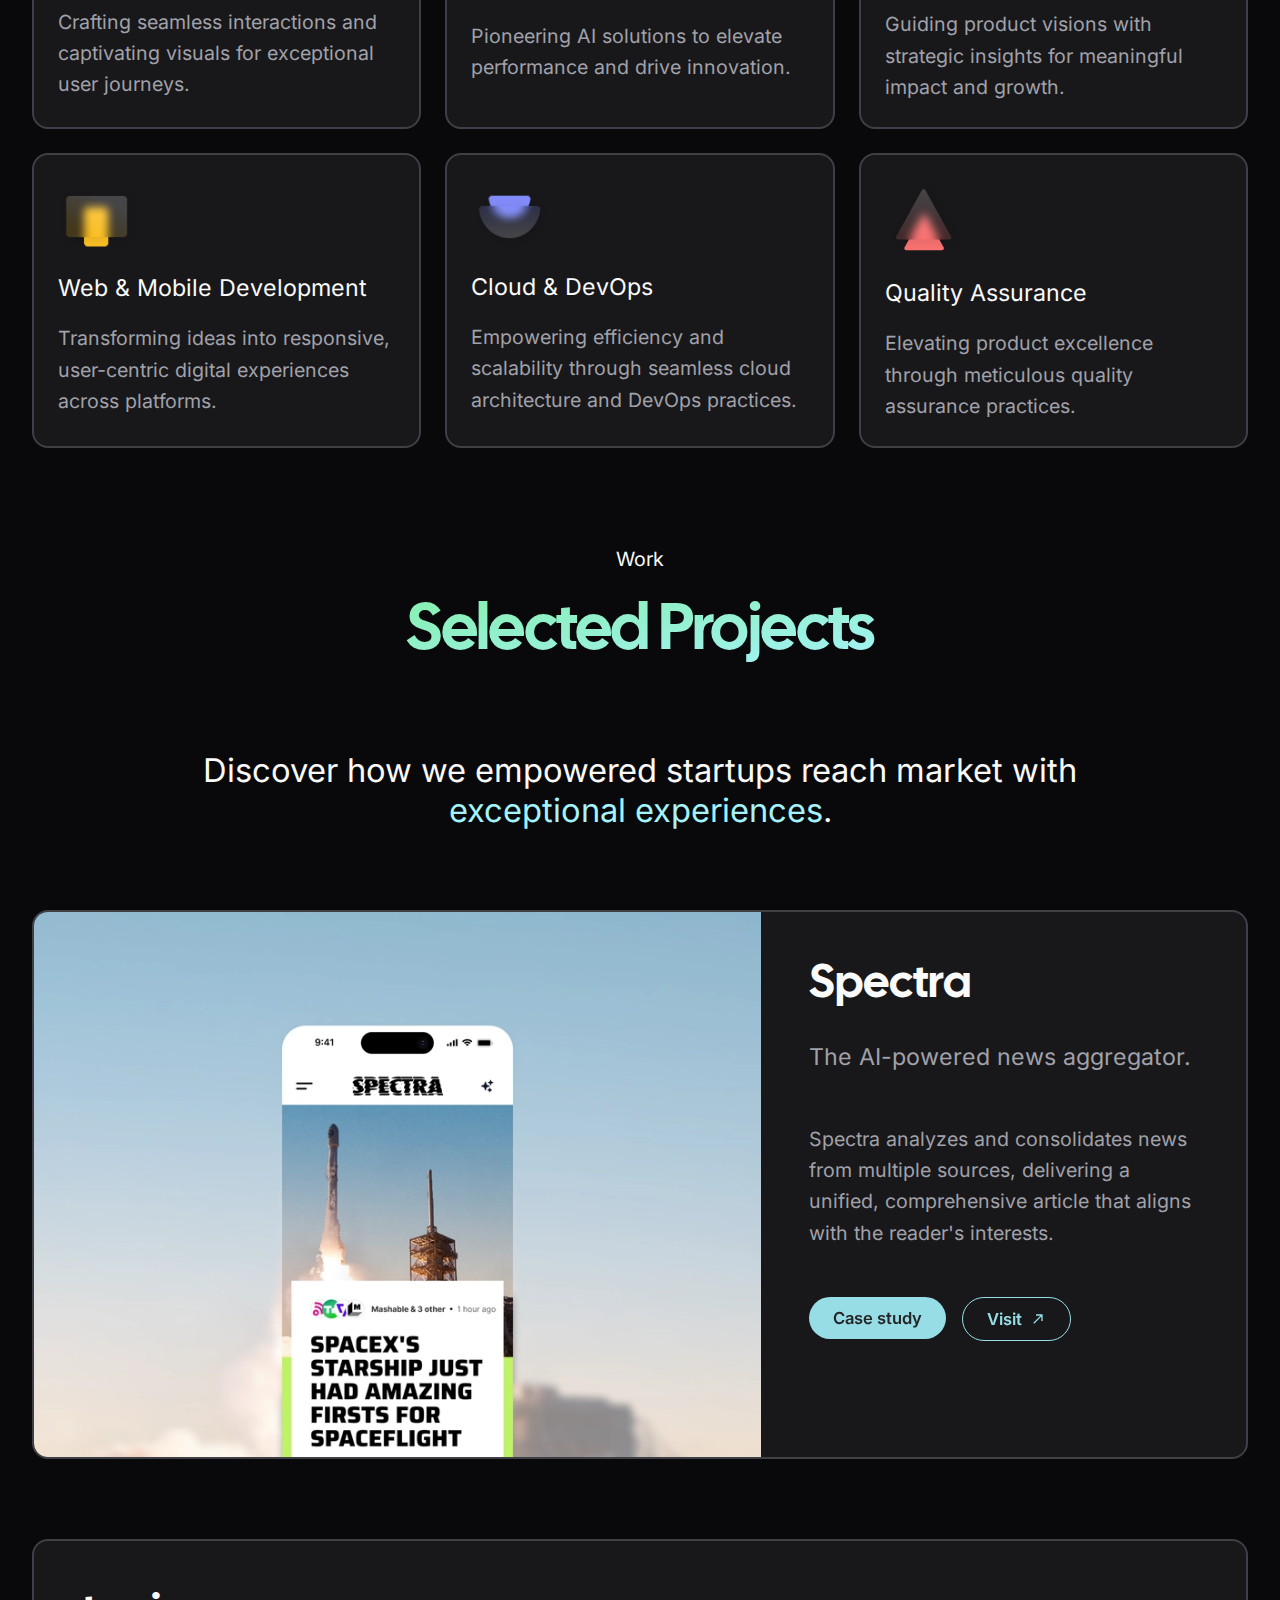
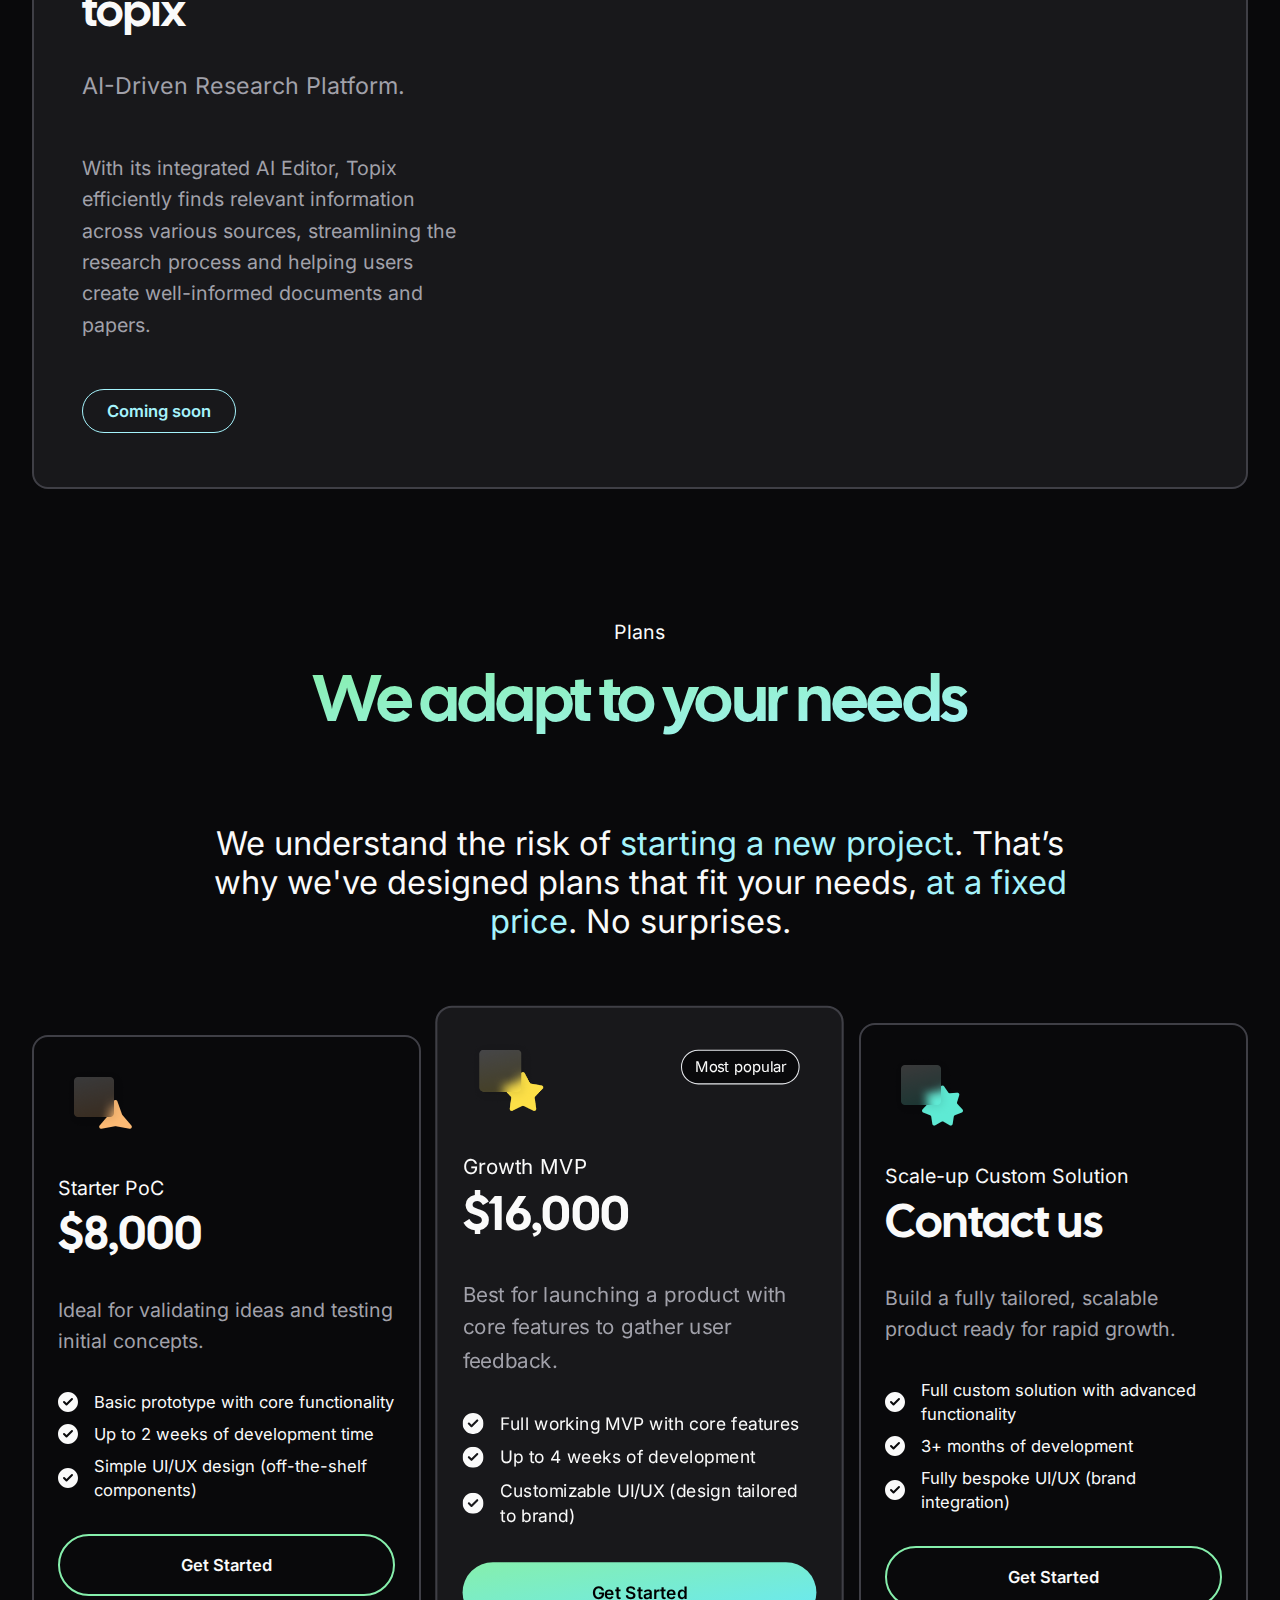
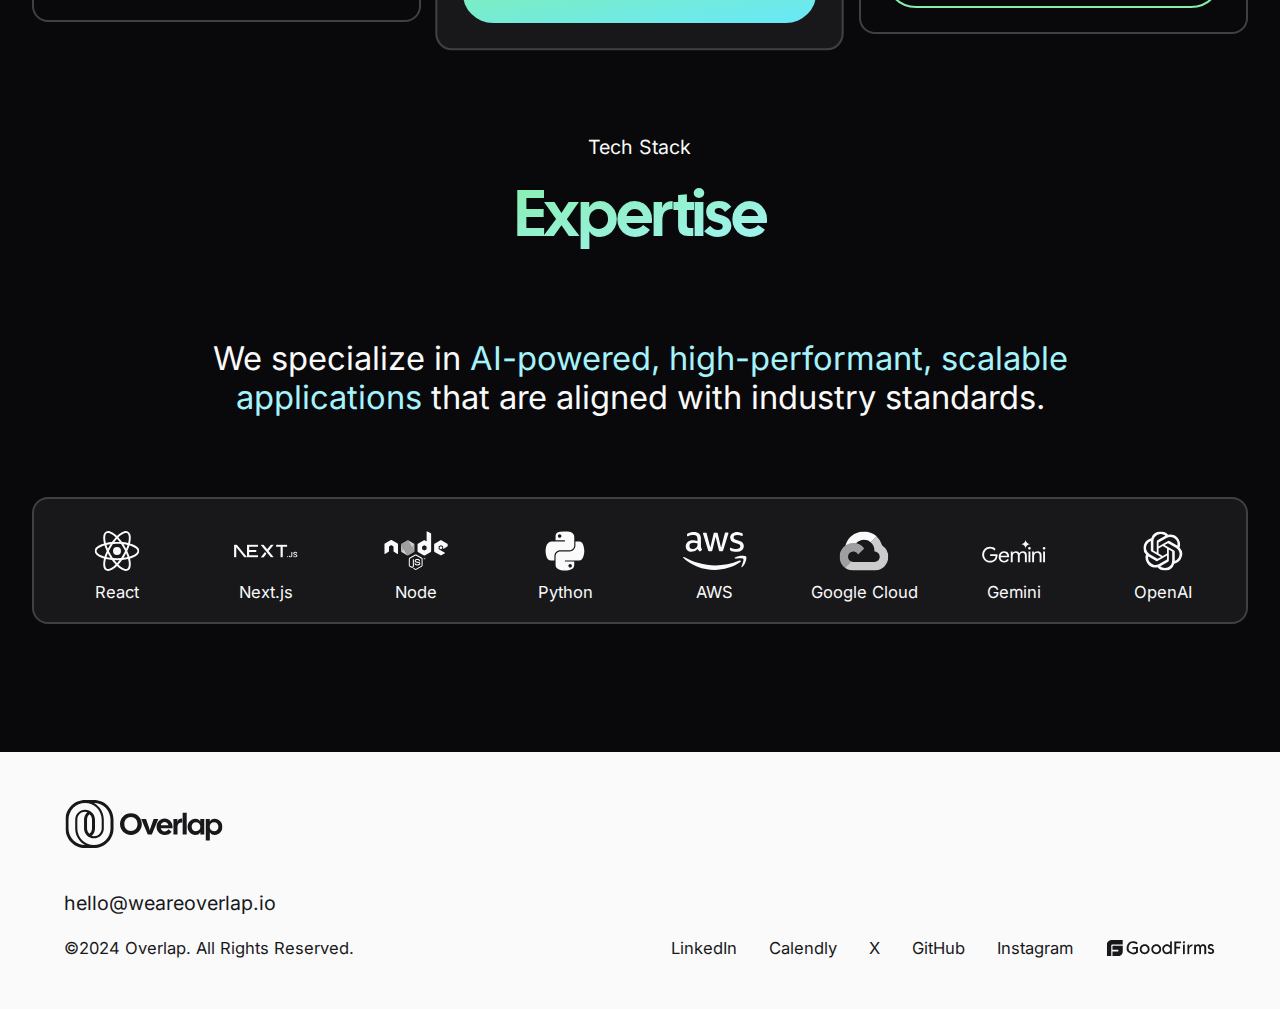
==== commit 5787e109: "Update from https://github.com/WeAreOverlap/overlap-website/commit/2e1b312de4e5d863d39a78469fa5dc06e" ====
--- a/index.html
+++ b/index.html
@@ -1,4 +1,4 @@
-<!DOCTYPE html><html lang="en" class="h-full motion-safe:scroll-smooth" data-theme="dark"> <head><meta charset="UTF-8"><meta name="viewport" content="width=device-width"><meta name="generator" content="Astro v4.14.3"><title>Overlap | We build experience-first digital solutions.</title><!-- <ViewTransitions /> --><meta name="description" content="We are Overlap. We build experience-first digital solutions."><!-- Sitemap --><link rel="sitemap" href="/sitemap-index.xml"><!-- Facebook Meta Tags --><meta property="og:title" content="Overlap"><meta property="og:type" content="website"><meta property="og:description" content="We are Overlap. We build experience-first digital solutions."><meta property="og:url" content="https://weareoverlap.io/"><meta property="og:image" content="https://weareoverlap.io/og-image.jpg"><!-- Twitter Meta Tags --><meta name="twitter:title" content="Overlap"><meta name="twitter:description" content="We are Overlap. We build experience-first digital solutions."><meta property="twitter:domain" content="https://weareoverlap.io/"><meta property="twitter:url" content="https://weareoverlap.io/"><meta name="twitter:image" content="https://weareoverlap.io/og-image.jpg"><meta name="twitter:card" content="summary_large_image"><!-- theme colors --><meta name="theme-color" content="#000000"><!-- Google Analytics --><script async src="https://www.googletagmanager.com/gtag/js?id=G-HFWYJ4C4JQ">
+<!DOCTYPE html><html lang="en" class="h-full motion-safe:scroll-smooth" data-theme="dark"> <head><meta charset="UTF-8"><meta name="viewport" content="width=device-width"><meta name="generator" content="Astro v4.15.6"><title>Overlap | We build experience-first digital solutions.</title><!-- <ViewTransitions /> --><meta name="description" content="We are Overlap. We build experience-first digital solutions."><!-- Sitemap --><link rel="sitemap" href="/sitemap-index.xml"><!-- Facebook Meta Tags --><meta property="og:title" content="Overlap"><meta property="og:type" content="website"><meta property="og:description" content="We are Overlap. We build experience-first digital solutions."><meta property="og:url" content="https://weareoverlap.io/"><meta property="og:image" content="https://weareoverlap.io/og-image.jpg"><!-- Twitter Meta Tags --><meta name="twitter:title" content="Overlap"><meta name="twitter:description" content="We are Overlap. We build experience-first digital solutions."><meta property="twitter:domain" content="https://weareoverlap.io/"><meta property="twitter:url" content="https://weareoverlap.io/"><meta name="twitter:image" content="https://weareoverlap.io/og-image.jpg"><meta name="twitter:card" content="summary_large_image"><!-- theme colors --><meta name="theme-color" content="#000000"><!-- Google Analytics --><script async src="https://www.googletagmanager.com/gtag/js?id=G-HFWYJ4C4JQ">
   // _
 </script> <script>(function(){const id = "G-HFWYJ4C4JQ";
 
@@ -10,9 +10,8 @@
     gtag('js', new Date());
     gtag('config', id);
   })();
-})();</script><!-- initialize theme --><link rel="stylesheet" href="/_astro/index.DcQ_m0dK.css">
-<style>.subheadline-animation span{margin:0;padding:0}#headline,.subheadline-animation>span{display:inline-block;padding-bottom:.25rem;clip-path:polygon(0 0,100% 0,100% 100%,0% 100%)}#headline>span{display:inline-block;--tw-translate-y: 100%;transform:translate(var(--tw-translate-x),var(--tw-translate-y)) rotate(var(--tw-rotate)) skew(var(--tw-skew-x)) skewY(var(--tw-skew-y)) scaleX(var(--tw-scale-x)) scaleY(var(--tw-scale-y));overflow:visible;padding-bottom:1rem}.subheadline-animation{padding-left:2rem;padding-right:2rem;text-align:center;font-weight:700;--tw-text-opacity: 1;color:rgb(255 255 255 / var(--tw-text-opacity));font-size:clamp(2.2806973457336426rem,calc(2.2806973457336426rem + ((3.732479999999999 - 2.2806973457336426) * ((100vw - 20rem) / (96 - 20)))),3.732479999999999rem);line-height:1.1}@media (min-width: 640px){.subheadline-animation{font-size:clamp(2.0272865295410156rem,calc(2.0272865295410156rem + ((3.1103999999999994 - 2.0272865295410156) * ((100vw - 20rem) / (96 - 20)))),3.1103999999999994rem);line-height:1.1}}@media (min-width: 768px){.subheadline-animation{font-size:clamp(2.2806973457336426rem,calc(2.2806973457336426rem + ((3.732479999999999 - 2.2806973457336426) * ((100vw - 20rem) / (96 - 20)))),3.732479999999999rem);line-height:1.1}}@media (min-width: 1024px){.subheadline-animation{font-size:clamp(2.565784513950348rem,calc(2.565784513950348rem + ((4.478975999999999 - 2.565784513950348) * ((100vw - 20rem) / (96 - 20)))),4.478975999999999rem);line-height:1.1}}@media (min-width: 1280px){.subheadline-animation{font-size:clamp(2.8865075781941414rem,calc(2.8865075781941414rem + ((5.374771199999998 - 2.8865075781941414) * ((100vw - 20rem) / (96 - 20)))),5.374771199999998rem);line-height:1}}.subheadline-animation .highlight{color:var(--color-primary)}.subheadline-animation>span>span{display:inline-block;--tw-translate-y: 100%;transform:translate(var(--tw-translate-x),var(--tw-translate-y)) rotate(var(--tw-rotate)) skew(var(--tw-skew-x)) skewY(var(--tw-skew-y)) scaleX(var(--tw-scale-x)) scaleY(var(--tw-scale-y));overflow:visible}@media (min-width: 1280px){.subheadline-animation>span>span{padding-bottom:1rem}}@keyframes scroll{0%{transform:translateY(0)}30%{transform:translateY(100%)}}#wheel[data-astro-cid-5nsxw6bb]{animation:scroll ease 1.5s infinite}@media (prefers-reduced-motion: reduce){#starfield{display:none}#splash-bg-fallback[data-astro-cid-5nsxw6bb]{display:block}}@media (prefers-reduced-motion: reduce){#starfield{display:none}#splash-bg-fallback[data-astro-cid-mculehgc]{display:block}}article[data-astro-cid-nrlfsdpt],article[data-astro-cid-nrlfsdpt]>div[data-astro-cid-nrlfsdpt]{overflow:clip}article[data-astro-cid-nrlfsdpt]{animation:flip3D ease-in-out both;animation-timeline:view(y);animation-range:entry 50% cover 50%}article[data-astro-cid-nrlfsdpt] img[data-astro-cid-nrlfsdpt]{-o-object-fit:cover;object-fit:cover;-o-object-position:top;object-position:top;animation:image-parallax linear both;animation-timeline:view(y)}@media (prefers-reduced-motion: reduce){article[data-astro-cid-nrlfsdpt],article[data-astro-cid-nrlfsdpt] img[data-astro-cid-nrlfsdpt]{animation:none}}@keyframes flip3D{0%{transform:scale(1) perspective(2000px) rotateX(-45deg);opacity:0}}li[data-astro-cid-c4jeyq3f]{animation:slideIn ease-in-out both;animation-timeline:view(y);animation-range:entry 50% cover 50%}@media (min-width: 768px){li[data-astro-cid-c4jeyq3f]:nth-child(odd){animation-range:entry 20% cover 40%}li[data-astro-cid-c4jeyq3f]:nth-child(2n){animation-range:entry 60% cover 40%}}@media (min-width: 1024px){li[data-astro-cid-c4jeyq3f]:nth-child(3n+1){animation-range:entry 20% cover 40%}li[data-astro-cid-c4jeyq3f]:nth-child(3n+2){animation-range:entry 60% cover 40%}li[data-astro-cid-c4jeyq3f]:nth-child(3n+3){animation-range:entry 100% cover 40%}}@media (prefers-reduced-motion: reduce){li[data-astro-cid-c4jeyq3f]{animation:none}}@keyframes slideIn{0%{transform:translateY(20%);opacity:0}}
-</style><script type="module" src="/_astro/hoisted.oj2nRapv.js"></script><style>[data-astro-transition-scope="astro-ce2jlwca-1"] { view-transition-name: Spectra; }@layer astro { ::view-transition-old(Spectra) { 
+})();</script><!-- initialize theme --><link rel="stylesheet" href="/_astro/index.CEKc_3fX.css">
+<link rel="stylesheet" href="/_astro/index.By-Ryfor.css"><script type="module" src="/_astro/hoisted.oj2nRapv.js"></script><style>[data-astro-transition-scope="astro-ce2jlwca-1"] { view-transition-name: Spectra; }@layer astro { ::view-transition-old(Spectra) { 
 	animation-duration: 180ms;
 	animation-timing-function: cubic-bezier(0.76, 0, 0.24, 1);
 	animation-fill-mode: both;
@@ -84,14 +83,14 @@
 	animation-duration: 180ms;
 	animation-timing-function: cubic-bezier(0.76, 0, 0.24, 1);
 	animation-fill-mode: both;
-	animation-name: astroFadeIn; }</style><link rel="apple-touch-icon" sizes="57x57" href="/apple-touch-icon-57x57.png"><link rel="apple-touch-icon" sizes="60x60" href="/apple-touch-icon-60x60.png"><link rel="apple-touch-icon" sizes="72x72" href="/apple-touch-icon-72x72.png"><link rel="apple-touch-icon" sizes="76x76" href="/apple-touch-icon-76x76.png"><link rel="apple-touch-icon" sizes="114x114" href="/apple-touch-icon-114x114.png"><link rel="apple-touch-icon" sizes="120x120" href="/apple-touch-icon-120x120.png"><link rel="apple-touch-icon" sizes="144x144" href="/apple-touch-icon-144x144.png"><link rel="apple-touch-icon" sizes="152x152" href="/apple-touch-icon-152x152.png"><link rel="apple-touch-icon" sizes="167x167" href="/apple-touch-icon-167x167.png"><link rel="apple-touch-icon" sizes="180x180" href="/apple-touch-icon-180x180.png"><link rel="apple-touch-icon" sizes="1024x1024" href="/apple-touch-icon-1024x1024.png"><link rel="apple-touch-icon" sizes="180x180" href="/apple-touch-icon-precomposed.png"><link rel="apple-touch-icon" sizes="180x180" href="/apple-touch-icon.png"><meta name="apple-mobile-web-app-capable" content="yes"><meta name="apple-mobile-web-app-status-bar-style" content="black"><meta name="apple-mobile-web-app-title" content="Overlap"><link rel="manifest" href="/manifest.webmanifest"><meta name="mobile-web-app-capable" content="yes"><meta name="theme-color" content="#09090B"><meta name="application-name" content="Overlap"><meta name="msapplication-TileColor" content="#09090B"><meta name="msapplication-TileImage" content="/mstile-144x144.png"><meta name="msapplication-config" content="/browserconfig.xml"><link rel="icon" type="image/x-icon" href="/favicon.ico" media="(prefers-color-scheme: light)"><link rel="icon" type="image/png" sizes="16x16" href="/favicon-16x16.png"  media="(prefers-color-scheme: light)"><link rel="icon" type="image/png" sizes="32x32" href="/favicon-32x32.png"  media="(prefers-color-scheme: light)"><link rel="icon" type="image/png" sizes="48x48" href="/favicon-48x48.png"  media="(prefers-color-scheme: light)"><link rel="icon" type="image/svg+xml" href="/favicon.svg"><link rel="icon" type="image/x-icon" href="/favicon-dark.ico" media="(prefers-color-scheme: dark)"><link rel="icon" type="image/png" sizes="16x16" href="/favicon-16x16-dark.png"  media="(prefers-color-scheme: dark)"><link rel="icon" type="image/png" sizes="32x32" href="/favicon-32x32-dark.png"  media="(prefers-color-scheme: dark)"><link rel="icon" type="image/png" sizes="48x48" href="/favicon-48x48-dark.png"  media="(prefers-color-scheme: dark)"><link rel="mask-icon" href="/safari-pinned-tab.svg" color="#09090B"><link rel="yandex-tableau-widget" href="/yandex-browser-manifest.json"></head> <body class="h-full overflow-x-hidden bg-default text-default text-base selection:bg-secondary selection:text-white"> <header id="page-header" class="fixed top-0 z-20 flex w-full items-center justify-between border-b border-transparent px-8 py-4 text-default" data-astro-transition-persist="header" data-astro-cid-4wsjtibl> <button id="open-nav-button" type="button" class="btn sm:hidden" aria-label="Navigation" data-astro-cid-4wsjtibl> <svg width="1em" height="1em" viewBox="0 0 24 24" class="size-8" data-astro-cid-4wsjtibl data-icon="mdi:menu">  <symbol id="ai:mdi:menu"><path fill="currentColor" d="M3 6h18v2H3zm0 5h18v2H3zm0 5h18v2H3z"/></symbol><use xlink:href="#ai:mdi:menu"></use>  </svg> </button> <a class="absolute left-1/2 top-1/2 flex -translate-x-1/2 -translate-y-1/2 transform items-center gap-3 hover:!text-default sm:relative sm:left-auto sm:transform-none" href="/" data-astro-cid-4wsjtibl> <h1 class="sr-only" data-astro-cid-4wsjtibl>Overlap</h1> <svg width="3.28em" height="1em" viewBox="0 0 1779 544" class="h-10 w-32" data-astro-cid-4wsjtibl data-icon="wordmark">  <symbol id="ai:local:wordmark"><g fill="currentColor"><path d="M1589.7 460V215.2h45.22v28.56c9.52-19.38 25.5-32.3 56.44-32.3 48.62 0 87.38 41.82 87.38 92.82 0 51-38.76 92.14-87.38 92.14-30.26 0-46.24-12.24-55.76-30.6V460h-45.9Zm44.54-155.72c0 27.54 19.38 50.66 49.64 50.66 29.24 0 48.96-24.14 48.96-51 0-27.54-19.72-51-48.96-51-30.26 0-49.64 23.8-49.64 51.34Zm-163.27 92.14c-48.62 0-87.38-41.14-87.38-92.14s38.76-92.82 87.38-92.82c30.6 0 46.58 12.58 56.1 31.62V215.2h45.56V392h-44.54v-28.9c-9.52 20.06-25.5 33.32-57.12 33.32Zm-41.48-92.48c0 26.86 19.72 51 48.96 51 30.26 0 49.64-23.12 49.64-50.66 0-27.54-19.38-51.34-49.64-51.34-29.24 0-48.96 23.46-48.96 51ZM1327.54 392V143.8h45.9V392h-45.9Zm-104.35 0V215.2h44.54v33.66c6.12-25.5 24.14-39.44 54.74-37.74v43.18h-6.46c-26.52 0-46.92 17.68-46.92 47.26V392h-45.9Zm-99.71 4.42c-54.74 0-91.46-41.48-91.46-92.48 0-51 38.42-93.16 91.46-93.16 53.04 0 89.76 42.16 89.76 93.16 0 5.1-.34 10.54-1.36 16.32h-132.26c5.1 20.74 20.74 35.36 43.86 35.36 19.72 0 35.02-10.2 43.18-23.8l35.7 26.86c-14.28 22.1-43.86 37.74-78.88 37.74Zm-43.86-110.5H1167c-5.1-19.72-21.76-35.7-44.2-35.7-21.76 0-38.08 14.62-43.18 35.7ZM932.109 392l-73.78-176.8h54.4l35.36 100.98c3.06 8.5 5.78 19.04 7.48 28.22 1.7-9.18 4.42-19.72 7.48-28.22l35.36-100.98h53.381L978.349 392h-46.24ZM741.6 396.42c-70.72 0-124.1-55.08-124.1-123.08 0-68.34 53.38-123.76 124.1-123.76 70.38 0 123.42 55.42 123.42 123.76 0 68-53.04 123.08-123.42 123.08Zm-74.8-123.08c0 43.18 28.56 78.88 74.8 78.88 45.9 0 74.12-35.7 74.12-78.88 0-43.18-28.22-79.56-74.12-79.56-46.24 0-74.8 36.38-74.8 79.56Z"/><path fill-rule="evenodd" d="M222 0C99.393 0 0 99.393 0 222v100c0 122.607 99.393 222 222 222h100c122.607 0 222-99.393 222-222V222C544 99.393 444.607 0 322 0H222Zm22 222c0-24.033 10.858-45.54 27.999-59.87C289.128 176.45 300 197.956 300 222v100c0 24.034-10.858 45.541-27.999 59.871C254.872 367.551 244 346.044 244 322V222ZM222 34C118.171 34 34 118.171 34 222v100c0 103.83 84.171 188 188 188h1.927C156.214 474.604 110 403.699 110 322V222c0-61.856 50.144-112 112-112s112 50.144 112 112v100c0 33.512-14.722 63.575-38.021 84.09A87.996 87.996 0 0 0 322 410c48.601 0 88-39.399 88-88V222c0-103.829-84.17-188-188-188Zm212 188c0-81.699-46.214-152.604-113.926-188H322c103.83 0 188 84.171 188 188v100c0 103.83-84.17 188-188 188-103.829 0-188-84.17-188-188V222c0-48.601 39.399-88 88-88a87.974 87.974 0 0 1 26.021 3.911C224.722 158.425 210 188.489 210 222v100c0 61.044 51.02 112 112 112 61.856 0 112-50.144 112-112V222Z" clip-rule="evenodd"/></g></symbol><use xlink:href="#ai:local:wordmark"></use>  </svg> </a> <div data-astro-cid-4wsjtibl> <div class="flex items-center gap-6" data-astro-cid-4wsjtibl> <nav class="hidden sm:block" data-astro-cid-4wsjtibl> <ul class="flex items-center gap-6" data-astro-cid-4wsjtibl> <li data-astro-cid-4wsjtibl> <a class="text-sm" href="/#services" data-astro-cid-4wsjtibl> Services </a> </li><li data-astro-cid-4wsjtibl> <a class="text-sm" href="/#work" data-astro-cid-4wsjtibl> Work </a> </li><li data-astro-cid-4wsjtibl> <a class="text-sm" href="/#expertise" data-astro-cid-4wsjtibl> Expertise </a> </li> </ul> </nav> <a class="rounded-full bg-gradient-to-br from-green-300 to-cyan-300 px-6 py-2 text-center font-semibold text-black text-sm hover:text-black hidden sm:block" aria-label="Let's Talk" href="mailto:hello@weareoverlap.io?subject=Let's talk!" target="_blank"> Let&#39;s Talk </a> <!--
+	animation-name: astroFadeIn; }</style><link rel="apple-touch-icon" sizes="57x57" href="/apple-touch-icon-57x57.png"><link rel="apple-touch-icon" sizes="60x60" href="/apple-touch-icon-60x60.png"><link rel="apple-touch-icon" sizes="72x72" href="/apple-touch-icon-72x72.png"><link rel="apple-touch-icon" sizes="76x76" href="/apple-touch-icon-76x76.png"><link rel="apple-touch-icon" sizes="114x114" href="/apple-touch-icon-114x114.png"><link rel="apple-touch-icon" sizes="120x120" href="/apple-touch-icon-120x120.png"><link rel="apple-touch-icon" sizes="144x144" href="/apple-touch-icon-144x144.png"><link rel="apple-touch-icon" sizes="152x152" href="/apple-touch-icon-152x152.png"><link rel="apple-touch-icon" sizes="167x167" href="/apple-touch-icon-167x167.png"><link rel="apple-touch-icon" sizes="180x180" href="/apple-touch-icon-180x180.png"><link rel="apple-touch-icon" sizes="1024x1024" href="/apple-touch-icon-1024x1024.png"><link rel="apple-touch-icon" sizes="180x180" href="/apple-touch-icon-precomposed.png"><link rel="apple-touch-icon" sizes="180x180" href="/apple-touch-icon.png"><meta name="apple-mobile-web-app-capable" content="yes"><meta name="apple-mobile-web-app-status-bar-style" content="black"><meta name="apple-mobile-web-app-title" content="Overlap"><link rel="manifest" href="/manifest.webmanifest"><meta name="mobile-web-app-capable" content="yes"><meta name="theme-color" content="#09090B"><meta name="application-name" content="Overlap"><meta name="msapplication-TileColor" content="#09090B"><meta name="msapplication-TileImage" content="/mstile-144x144.png"><meta name="msapplication-config" content="/browserconfig.xml"><link rel="icon" type="image/x-icon" href="/favicon.ico" media="(prefers-color-scheme: light)"><link rel="icon" type="image/png" sizes="16x16" href="/favicon-16x16.png"  media="(prefers-color-scheme: light)"><link rel="icon" type="image/png" sizes="32x32" href="/favicon-32x32.png"  media="(prefers-color-scheme: light)"><link rel="icon" type="image/png" sizes="48x48" href="/favicon-48x48.png"  media="(prefers-color-scheme: light)"><link rel="icon" type="image/svg+xml" href="/favicon.svg"><link rel="icon" type="image/x-icon" href="/favicon-dark.ico" media="(prefers-color-scheme: dark)"><link rel="icon" type="image/png" sizes="16x16" href="/favicon-16x16-dark.png"  media="(prefers-color-scheme: dark)"><link rel="icon" type="image/png" sizes="32x32" href="/favicon-32x32-dark.png"  media="(prefers-color-scheme: dark)"><link rel="icon" type="image/png" sizes="48x48" href="/favicon-48x48-dark.png"  media="(prefers-color-scheme: dark)"><link rel="mask-icon" href="/safari-pinned-tab.svg" color="#09090B"><link rel="yandex-tableau-widget" href="/yandex-browser-manifest.json"></head> <body class="h-full overflow-x-hidden bg-default text-default text-base selection:bg-secondary selection:text-white"> <header id="page-header" class="fixed top-0 z-20 flex w-full items-center justify-between border-b border-transparent px-8 py-4 text-default" data-astro-transition-persist="header" data-astro-cid-4wsjtibl> <button id="open-nav-button" type="button" class="btn sm:hidden" aria-label="Navigation" data-astro-cid-4wsjtibl> <svg width="1em" height="1em" viewBox="0 0 24 24" class="size-8" data-astro-cid-4wsjtibl data-icon="mdi:menu">  <symbol id="ai:mdi:menu"><path fill="currentColor" d="M3 6h18v2H3zm0 5h18v2H3zm0 5h18v2H3z"/></symbol><use xlink:href="#ai:mdi:menu"></use>  </svg> </button> <a class="absolute left-1/2 top-1/2 flex -translate-x-1/2 -translate-y-1/2 transform items-center gap-3 hover:!text-default sm:relative sm:left-auto sm:transform-none" href="/#splash" data-astro-cid-4wsjtibl> <h1 class="sr-only" data-astro-cid-4wsjtibl>Overlap</h1> <svg width="3.28em" height="1em" viewBox="0 0 1779 544" class="h-10 w-32" data-astro-cid-4wsjtibl data-icon="wordmark">  <symbol id="ai:local:wordmark"><g fill="currentColor"><path d="M1589.7 460V215.2h45.22v28.56c9.52-19.38 25.5-32.3 56.44-32.3 48.62 0 87.38 41.82 87.38 92.82s-38.76 92.14-87.38 92.14c-30.26 0-46.24-12.24-55.76-30.6V460zm44.54-155.72c0 27.54 19.38 50.66 49.64 50.66 29.24 0 48.96-24.14 48.96-51 0-27.54-19.72-51-48.96-51-30.26 0-49.64 23.8-49.64 51.34m-163.27 92.14c-48.62 0-87.38-41.14-87.38-92.14s38.76-92.82 87.38-92.82c30.6 0 46.58 12.58 56.1 31.62V215.2h45.56V392h-44.54v-28.9c-9.52 20.06-25.5 33.32-57.12 33.32m-41.48-92.48c0 26.86 19.72 51 48.96 51 30.26 0 49.64-23.12 49.64-50.66s-19.38-51.34-49.64-51.34c-29.24 0-48.96 23.46-48.96 51M1327.54 392V143.8h45.9V392zm-104.35 0V215.2h44.54v33.66c6.12-25.5 24.14-39.44 54.74-37.74v43.18h-6.46c-26.52 0-46.92 17.68-46.92 47.26V392zm-99.71 4.42c-54.74 0-91.46-41.48-91.46-92.48s38.42-93.16 91.46-93.16 89.76 42.16 89.76 93.16c0 5.1-.34 10.54-1.36 16.32h-132.26c5.1 20.74 20.74 35.36 43.86 35.36 19.72 0 35.02-10.2 43.18-23.8l35.7 26.86c-14.28 22.1-43.86 37.74-78.88 37.74m-43.86-110.5H1167c-5.1-19.72-21.76-35.7-44.2-35.7-21.76 0-38.08 14.62-43.18 35.7M932.109 392l-73.78-176.8h54.4l35.36 100.98c3.06 8.5 5.78 19.04 7.48 28.22 1.7-9.18 4.42-19.72 7.48-28.22l35.36-100.98h53.381L978.349 392zM741.6 396.42c-70.72 0-124.1-55.08-124.1-123.08 0-68.34 53.38-123.76 124.1-123.76 70.38 0 123.42 55.42 123.42 123.76 0 68-53.04 123.08-123.42 123.08m-74.8-123.08c0 43.18 28.56 78.88 74.8 78.88 45.9 0 74.12-35.7 74.12-78.88s-28.22-79.56-74.12-79.56c-46.24 0-74.8 36.38-74.8 79.56"/><path fill-rule="evenodd" d="M222 0C99.393 0 0 99.393 0 222v100c0 122.607 99.393 222 222 222h100c122.607 0 222-99.393 222-222V222C544 99.393 444.607 0 322 0zm22 222c0-24.033 10.858-45.54 27.999-59.87C289.128 176.45 300 197.956 300 222v100c0 24.034-10.858 45.541-27.999 59.871C254.872 367.551 244 346.044 244 322zM222 34C118.171 34 34 118.171 34 222v100c0 103.83 84.171 188 188 188h1.927C156.214 474.604 110 403.699 110 322V222c0-61.856 50.144-112 112-112s112 50.144 112 112v100c0 33.512-14.722 63.575-38.021 84.09A88 88 0 0 0 322 410c48.601 0 88-39.399 88-88V222c0-103.829-84.17-188-188-188m212 188c0-81.699-46.214-152.604-113.926-188H322c103.83 0 188 84.171 188 188v100c0 103.83-84.17 188-188 188-103.829 0-188-84.17-188-188V222c0-48.601 39.399-88 88-88a88 88 0 0 1 26.021 3.911C224.722 158.425 210 188.489 210 222v100c0 61.044 51.02 112 112 112 61.856 0 112-50.144 112-112z" clip-rule="evenodd"/></g></symbol><use xlink:href="#ai:local:wordmark"></use>  </svg> </a> <div data-astro-cid-4wsjtibl> <div class="flex items-center gap-6" data-astro-cid-4wsjtibl> <nav class="hidden sm:block" data-astro-cid-4wsjtibl> <ul class="flex items-center gap-6" data-astro-cid-4wsjtibl> <li data-astro-cid-4wsjtibl> <a class="text-sm" href="/#services" data-astro-cid-4wsjtibl> Services </a> </li><li data-astro-cid-4wsjtibl> <a class="text-sm" href="/#work" data-astro-cid-4wsjtibl> Work </a> </li><li data-astro-cid-4wsjtibl> <a class="text-sm" href="/#plans" data-astro-cid-4wsjtibl> Plans </a> </li><li data-astro-cid-4wsjtibl> <a class="text-sm" href="/#expertise" data-astro-cid-4wsjtibl> Expertise </a> </li> </ul> </nav> <a class="rounded-full bg-gradient-to-br from-green-300 to-cyan-300 px-6 py-2 text-center font-semibold text-black text-sm hover:text-black hover:opacity-90 hidden sm:block" aria-label="Let's Talk" href="mailto:hello@weareoverlap.io?subject=Let's talk!" target="_blank"> Let&#39;s Talk </a> <!--
   negative margin is sum of button width (6) and gap size of flex parent (6)
   TODO don't hardcode these values
---><button id="theme-switcher" type="button" class="-ml-12 origin-[right_center] scale-0 transition-all duration-500" data-astro-cid-grqczixo> <div id="icon-theme-light" data-astro-cid-grqczixo> <svg width="1em" height="1em" viewBox="0 0 24 24" class="size-6" data-astro-cid-grqczixo data-icon="mdi:white-balance-sunny">  <symbol id="ai:mdi:white-balance-sunny"><path fill="currentColor" d="m3.55 19.09l1.41 1.41l1.8-1.79l-1.42-1.42M12 6c-3.31 0-6 2.69-6 6s2.69 6 6 6s6-2.69 6-6c0-3.32-2.69-6-6-6m8 7h3v-2h-3m-2.76 7.71l1.8 1.79l1.41-1.41l-1.79-1.8M20.45 5l-1.41-1.4l-1.8 1.79l1.42 1.42M13 1h-2v3h2M6.76 5.39L4.96 3.6L3.55 5l1.79 1.81zM1 13h3v-2H1m12 9h-2v3h2"/></symbol><use xlink:href="#ai:mdi:white-balance-sunny"></use>  </svg> <span class="sr-only" data-astro-cid-grqczixo>Use light theme</span> </div> <div id="icon-theme-dark" class="hidden" data-astro-cid-grqczixo> <svg width="1em" height="1em" viewBox="0 0 24 24" class="size-6" data-astro-cid-grqczixo data-icon="mdi:weather-night">  <symbol id="ai:mdi:weather-night"><path fill="currentColor" d="m17.75 4.09l-2.53 1.94l.91 3.06l-2.63-1.81l-2.63 1.81l.91-3.06l-2.53-1.94L12.44 4l1.06-3l1.06 3zm3.5 6.91l-1.64 1.25l.59 1.98l-1.7-1.17l-1.7 1.17l.59-1.98L15.75 11l2.06-.05L18.5 9l.69 1.95zm-2.28 4.95c.83-.08 1.72 1.1 1.19 1.85c-.32.45-.66.87-1.08 1.27C15.17 23 8.84 23 4.94 19.07c-3.91-3.9-3.91-10.24 0-14.14c.4-.4.82-.76 1.27-1.08c.75-.53 1.93.36 1.85 1.19c-.27 2.86.69 5.83 2.89 8.02a9.96 9.96 0 0 0 8.02 2.89m-1.64 2.02a12.08 12.08 0 0 1-7.8-3.47c-2.17-2.19-3.33-5-3.49-7.82c-2.81 3.14-2.7 7.96.31 10.98c3.02 3.01 7.84 3.12 10.98.31"/></symbol><use xlink:href="#ai:mdi:weather-night"></use>  </svg> <span class="sr-only" data-astro-cid-grqczixo>Use dark theme</span> </div> </button>   </div> <div id="menu-modal" class="modal hidden" aria-hidden="true" data-astro-cid-4wsjtibl> <div class="fixed inset-0 bg-default px-8 py-4 text-default" data-astro-cid-4wsjtibl> <div class="flex flex-col space-y-8" role="dialog" aria-modal="true" data-astro-cid-4wsjtibl> <header class="text-left" data-astro-cid-4wsjtibl> <button id="close-nav-button" type="button" class="btn" aria-label="Close navigation" data-astro-cid-4wsjtibl> <svg width="1em" height="1em" viewBox="0 0 24 24" class="size-8" data-astro-cid-4wsjtibl data-icon="mdi:close">  <symbol id="ai:mdi:close"><path fill="currentColor" d="M19 6.41L17.59 5L12 10.59L6.41 5L5 6.41L10.59 12L5 17.59L6.41 19L12 13.41L17.59 19L19 17.59L13.41 12z"/></symbol><use xlink:href="#ai:mdi:close"></use>  </svg> </button> </header> <div class="flex justify-center" data-astro-cid-4wsjtibl> <svg width="1em" height="1em" viewBox="0 0 544 544" class="size-16" data-astro-cid-4wsjtibl data-icon="logomark">  <symbol id="ai:local:logomark"><path fill="currentColor" fill-rule="evenodd" d="M222 0C99.393 0 0 99.393 0 222v100c0 122.607 99.393 222 222 222h100c122.607 0 222-99.393 222-222V222C544 99.393 444.607 0 322 0H222Zm22 222c0-24.033 10.858-45.54 27.999-59.87C289.128 176.45 300 197.956 300 222v100c0 24.034-10.858 45.541-27.999 59.871C254.872 367.551 244 346.044 244 322V222ZM222 34C118.171 34 34 118.171 34 222v100c0 103.83 84.171 188 188 188h1.927C156.214 474.604 110 403.699 110 322V222c0-61.856 50.144-112 112-112s112 50.144 112 112v100c0 33.512-14.722 63.575-38.021 84.09A87.996 87.996 0 0 0 322 410c48.601 0 88-39.399 88-88V222c0-103.829-84.17-188-188-188Zm212 188c0-81.699-46.214-152.604-113.926-188H322c103.83 0 188 84.171 188 188v100c0 103.83-84.17 188-188 188-103.829 0-188-84.17-188-188V222c0-48.601 39.399-88 88-88a87.974 87.974 0 0 1 26.021 3.911C224.722 158.425 210 188.489 210 222v100c0 61.044 51.02 112 112 112 61.856 0 112-50.144 112-112V222Z" clip-rule="evenodd"/></symbol><use xlink:href="#ai:local:logomark"></use>  </svg> </div> <nav data-astro-cid-4wsjtibl> <ul class="flex flex-col" data-astro-cid-4wsjtibl> <li data-astro-cid-4wsjtibl> <a class="block py-4 text-center text-xl" href="/#services" data-astro-cid-4wsjtibl> Services </a> </li><li data-astro-cid-4wsjtibl> <a class="block py-4 text-center text-xl" href="/#work" data-astro-cid-4wsjtibl> Work </a> </li><li data-astro-cid-4wsjtibl> <a class="block py-4 text-center text-xl" href="/#expertise" data-astro-cid-4wsjtibl> Expertise </a> </li> </ul> </nav> <a class="rounded-full bg-gradient-to-br from-green-300 to-cyan-300 px-6 py-2 text-center font-semibold text-black text-sm hover:text-black m-auto mt-20" aria-label="Let's Talk" href="mailto:hello@weareoverlap.io?subject=Let's talk!" target="_blank"> Let&#39;s Talk </a> </div> </div> </div> </div> </header>  <noscript> <style>
+--><button id="theme-switcher" type="button" class="-ml-12 origin-[right_center] scale-0 transition-all duration-500" data-astro-cid-grqczixo> <div id="icon-theme-light" data-astro-cid-grqczixo> <svg width="1em" height="1em" viewBox="0 0 24 24" class="size-6" data-astro-cid-grqczixo data-icon="mdi:white-balance-sunny">  <symbol id="ai:mdi:white-balance-sunny"><path fill="currentColor" d="m3.55 19.09l1.41 1.41l1.8-1.79l-1.42-1.42M12 6c-3.31 0-6 2.69-6 6s2.69 6 6 6s6-2.69 6-6c0-3.32-2.69-6-6-6m8 7h3v-2h-3m-2.76 7.71l1.8 1.79l1.41-1.41l-1.79-1.8M20.45 5l-1.41-1.4l-1.8 1.79l1.42 1.42M13 1h-2v3h2M6.76 5.39L4.96 3.6L3.55 5l1.79 1.81zM1 13h3v-2H1m12 9h-2v3h2"/></symbol><use xlink:href="#ai:mdi:white-balance-sunny"></use>  </svg> <span class="sr-only" data-astro-cid-grqczixo>Use light theme</span> </div> <div id="icon-theme-dark" class="hidden" data-astro-cid-grqczixo> <svg width="1em" height="1em" viewBox="0 0 24 24" class="size-6" data-astro-cid-grqczixo data-icon="mdi:weather-night">  <symbol id="ai:mdi:weather-night"><path fill="currentColor" d="m17.75 4.09l-2.53 1.94l.91 3.06l-2.63-1.81l-2.63 1.81l.91-3.06l-2.53-1.94L12.44 4l1.06-3l1.06 3zm3.5 6.91l-1.64 1.25l.59 1.98l-1.7-1.17l-1.7 1.17l.59-1.98L15.75 11l2.06-.05L18.5 9l.69 1.95zm-2.28 4.95c.83-.08 1.72 1.1 1.19 1.85c-.32.45-.66.87-1.08 1.27C15.17 23 8.84 23 4.94 19.07c-3.91-3.9-3.91-10.24 0-14.14c.4-.4.82-.76 1.27-1.08c.75-.53 1.93.36 1.85 1.19c-.27 2.86.69 5.83 2.89 8.02a9.96 9.96 0 0 0 8.02 2.89m-1.64 2.02a12.08 12.08 0 0 1-7.8-3.47c-2.17-2.19-3.33-5-3.49-7.82c-2.81 3.14-2.7 7.96.31 10.98c3.02 3.01 7.84 3.12 10.98.31"/></symbol><use xlink:href="#ai:mdi:weather-night"></use>  </svg> <span class="sr-only" data-astro-cid-grqczixo>Use dark theme</span> </div> </button>   </div> <div id="menu-modal" class="modal hidden" aria-hidden="true" data-astro-cid-4wsjtibl> <div class="fixed inset-0 bg-default px-8 py-4 text-default" data-astro-cid-4wsjtibl> <div class="flex flex-col space-y-8" role="dialog" aria-modal="true" data-astro-cid-4wsjtibl> <header class="text-left" data-astro-cid-4wsjtibl> <button id="close-nav-button" type="button" class="btn" aria-label="Close navigation" data-astro-cid-4wsjtibl> <svg width="1em" height="1em" viewBox="0 0 24 24" class="size-8" data-astro-cid-4wsjtibl data-icon="mdi:close">  <symbol id="ai:mdi:close"><path fill="currentColor" d="M19 6.41L17.59 5L12 10.59L6.41 5L5 6.41L10.59 12L5 17.59L6.41 19L12 13.41L17.59 19L19 17.59L13.41 12z"/></symbol><use xlink:href="#ai:mdi:close"></use>  </svg> </button> </header> <div class="flex justify-center" data-astro-cid-4wsjtibl> <svg width="1em" height="1em" viewBox="0 0 544 544" class="size-16" data-astro-cid-4wsjtibl data-icon="logomark">  <symbol id="ai:local:logomark"><path fill="currentColor" fill-rule="evenodd" d="M222 0C99.393 0 0 99.393 0 222v100c0 122.607 99.393 222 222 222h100c122.607 0 222-99.393 222-222V222C544 99.393 444.607 0 322 0zm22 222c0-24.033 10.858-45.54 27.999-59.87C289.128 176.45 300 197.956 300 222v100c0 24.034-10.858 45.541-27.999 59.871C254.872 367.551 244 346.044 244 322zM222 34C118.171 34 34 118.171 34 222v100c0 103.83 84.171 188 188 188h1.927C156.214 474.604 110 403.699 110 322V222c0-61.856 50.144-112 112-112s112 50.144 112 112v100c0 33.512-14.722 63.575-38.021 84.09A88 88 0 0 0 322 410c48.601 0 88-39.399 88-88V222c0-103.829-84.17-188-188-188m212 188c0-81.699-46.214-152.604-113.926-188H322c103.83 0 188 84.171 188 188v100c0 103.83-84.17 188-188 188-103.829 0-188-84.17-188-188V222c0-48.601 39.399-88 88-88a88 88 0 0 1 26.021 3.911C224.722 158.425 210 188.489 210 222v100c0 61.044 51.02 112 112 112 61.856 0 112-50.144 112-112z" clip-rule="evenodd"/></symbol><use xlink:href="#ai:local:logomark"></use>  </svg> </div> <nav data-astro-cid-4wsjtibl> <ul class="flex flex-col" data-astro-cid-4wsjtibl> <li data-astro-cid-4wsjtibl> <a class="block py-4 text-center text-xl" href="/#services" data-astro-cid-4wsjtibl> Services </a> </li><li data-astro-cid-4wsjtibl> <a class="block py-4 text-center text-xl" href="/#work" data-astro-cid-4wsjtibl> Work </a> </li><li data-astro-cid-4wsjtibl> <a class="block py-4 text-center text-xl" href="/#plans" data-astro-cid-4wsjtibl> Plans </a> </li><li data-astro-cid-4wsjtibl> <a class="block py-4 text-center text-xl" href="/#expertise" data-astro-cid-4wsjtibl> Expertise </a> </li> </ul> </nav> <a class="rounded-full bg-gradient-to-br from-green-300 to-cyan-300 px-6 py-2 text-center font-semibold text-black text-sm hover:text-black hover:opacity-90 m-auto mt-20" aria-label="Let's Talk" href="mailto:hello@weareoverlap.io?subject=Let's talk!" target="_blank"> Let&#39;s Talk </a> </div> </div> </div> </div> </header>  <noscript> <style>
     #open-nav-button {
       display: none;
     }
-  </style> </noscript>   <section class="relative h-full bg-black" data-astro-cid-mculehgc> <div id="starfield" class="absolute inset-0"> <canvas id="starfield-canvas"></canvas> </div> <script type="module">
+  </style> </noscript>   <section id="splash" class="relative h-full bg-black" data-astro-cid-mculehgc> <div id="starfield" class="absolute inset-0"> <canvas id="starfield-canvas"></canvas> </div> <script type="module">
   const COUNT = 800;
   const MAX_SPEED = 0.006; // Maximum speed for the animation
   const SPEED_CHANGE_LIMIT = 0.01; // Limit for speed change (20%)
@@ -200,7 +199,7 @@
 
     rafId = requestAnimationFrame(frame);
   }
-</script> <div id="splash-bg-fallback" class="absolute inset-0 hidden opacity-40" data-astro-cid-mculehgc> <img src="/_astro/overlap-bg-sand.C4eWEP8J_ZiDsh6.webp" srcset="/_astro/overlap-bg-sand.C4eWEP8J_Z14yXpy.webp 450w, /_astro/overlap-bg-sand.C4eWEP8J_Z27HCmw.webp 800w, /_astro/overlap-bg-sand.C4eWEP8J_Z1XCUeF.webp 1200w" class="h-full w-full object-cover" sizes="100vw" alt="The arid surface of dark sand" width="1440" height="900" loading="lazy" decoding="async"> </div> <div class="relative grid h-full place-items-center" data-astro-cid-mculehgc> <div id="splash-headline" class="flex flex-col items-center"> <h2 id="headline" class="mb-8 text-center font-bold text-white text-7xl sm:text-6xl md:text-7xl lg:text-8xl xl:text-9xl"> <span><span>We</span></span> <span><span>are</span></span> <span><span class="gradient-heading -mr-3 pr-1">Overlap</span></span> <span><span>.</span></span> </h2> <div class="min-h-36 xl:min-h-52"> <h3 id="subheadline-3" class="subheadline-animation hidden"> <span><span>We</span></span> <span><span>build</span></span> <span><span class="highlight">experience-first</span></span> <span><span>digital</span></span> <span><span>solutions.</span></span> </h3> <h3 id="subheadline-2" class="subheadline-animation hidden"> <span><span>We</span></span> <span><span>develop</span></span> <span><span class="highlight">AI-powered</span></span> <span><span>applications.</span></span> </h3> <h3 id="subheadline-1" class="subheadline-animation hidden"> <span><span>We</span></span> <span><span>bring</span></span> <span><span>your</span></span> <span><span class="highlight">ideas</span></span> <span><span>to</span></span> <span><span>life.</span></span> </h3> </div> <a class="rounded-full bg-gradient-to-br from-green-300 to-cyan-300 px-6 py-2 text-center font-semibold text-black text-sm hover:text-black block sm:hidden mt-20 inline" aria-label="Let's Talk" href="mailto:hello@weareoverlap.io?subject=Let's talk!" target="_blank"> Let&#39;s Talk </a> </div>   <div class="align-center absolute bottom-10" data-astro-cid-5nsxw6bb> <div class="radius-full relative flex h-10 w-6 justify-center rounded-full border-2" data-astro-cid-5nsxw6bb> <div id="wheel" class="mt-1 h-2 w-1 rounded-full bg-white" data-astro-cid-5nsxw6bb></div> </div> </div>  </div> </section> <noscript> <style>
+</script> <div id="splash-bg-fallback" class="absolute inset-0 hidden opacity-40" data-astro-cid-mculehgc> <img src="/_astro/overlap-bg-sand.C4eWEP8J_ZiDsh6.webp" srcset="/_astro/overlap-bg-sand.C4eWEP8J_Z14yXpy.webp 450w, /_astro/overlap-bg-sand.C4eWEP8J_Z27HCmw.webp 800w, /_astro/overlap-bg-sand.C4eWEP8J_Z1XCUeF.webp 1200w" class="h-full w-full object-cover" sizes="100vw" alt="The arid surface of dark sand" width="1440" height="900" loading="lazy" decoding="async"> </div> <div class="relative grid h-full place-items-center" data-astro-cid-mculehgc> <div id="splash-headline" class="flex flex-col items-center"> <h2 id="headline" class="mb-8 text-center font-bold text-white text-7xl sm:text-6xl md:text-7xl lg:text-8xl xl:text-9xl"> <span><span>We</span></span> <span><span>are</span></span> <span><span class="gradient-heading -mr-3 pr-1">Overlap</span></span> <span><span>.</span></span> </h2> <div class="min-h-36 xl:min-h-52"> <h3 id="subheadline-3" class="subheadline-animation hidden"> <span><span>We</span></span> <span><span>build</span></span> <span><span class="highlight">experience-first</span></span> <span><span>digital</span></span> <span><span>solutions.</span></span> </h3> <h3 id="subheadline-2" class="subheadline-animation hidden"> <span><span>We</span></span> <span><span>develop</span></span> <span><span class="highlight">AI-powered</span></span> <span><span>applications.</span></span> </h3> <h3 id="subheadline-1" class="subheadline-animation hidden"> <span><span>We</span></span> <span><span>bring</span></span> <span><span>your</span></span> <span><span class="highlight">ideas</span></span> <span><span>to</span></span> <span><span>life.</span></span> </h3> </div> <a class="rounded-full bg-gradient-to-br from-green-300 to-cyan-300 px-6 py-2 text-center font-semibold text-black text-sm hover:text-black hover:opacity-90 block sm:hidden mt-20 inline" aria-label="Let's Talk" href="mailto:hello@weareoverlap.io?subject=Let's talk!" target="_blank"> Let&#39;s Talk </a> </div>   <div class="align-center absolute bottom-10" data-astro-cid-5nsxw6bb> <div class="radius-full relative flex h-10 w-6 justify-center rounded-full border-2" data-astro-cid-5nsxw6bb> <div id="wheel" class="mt-1 h-2 w-1 rounded-full bg-white" data-astro-cid-5nsxw6bb></div> </div> </div>  </div> </section> <noscript> <style>
     #splash-bg-fallback {
       display: block;
     }
@@ -215,6 +214,10 @@
 Visit
 <svg width="1em" height="1em" viewBox="0 0 24 24" class="size-4" data-astro-cid-nrlfsdpt data-icon="mdi:arrow-top-right">  <symbol id="ai:mdi:arrow-top-right"><path fill="currentColor" d="M5 17.59L15.59 7H9V5h10v10h-2V8.41L6.41 19z"/></symbol><use xlink:href="#ai:mdi:arrow-top-right"></use>  </svg> </a> </div> </div> </article><article class="flex w-full flex-col rounded-2xl border-2 border-default bg-offset lg:flex-row lg:even:flex-row-reverse" data-astro-cid-nrlfsdpt> <div class="aspect-video h-full basis-3/5 lg:aspect-[4/3]" data-astro-cid-nrlfsdpt data-astro-transition-scope="astro-ce2jlwca-2"> <img src="/_astro/topix.Cl4N1OVD_ZvFVrs.webp" srcset="/_astro/topix.Cl4N1OVD_ZGGxA7.webp 800w, /_astro/topix.Cl4N1OVD_ZvFVrs.webp 1600w" class="h-full w-full" sizes="(min-width: 1024px) 33vw, (min-width: 768px) 50vw, 100vw" alt="A screenshot of topix" data-astro-cid-nrlfsdpt width="1600" height="1600" loading="lazy" decoding="async"> </div> <div class="flex basis-2/5 flex-col items-start p-8 md:p-12" data-astro-cid-nrlfsdpt> <h3 class="mb-7 text-4xl" data-astro-cid-nrlfsdpt> topix </h3> <p class="mb-4 text-offset text-lg lg:mb-12" data-astro-cid-nrlfsdpt>AI-Driven Research Platform.</p> <p class="text-md mb-4 text-offset lg:mb-12" data-astro-cid-nrlfsdpt>With its integrated AI Editor, Topix efficiently finds relevant information across various sources, streamlining the research process and helping users create well-informed documents and papers.</p> <span class="animate-pulse-fast rounded-full border border-primary px-6 py-2 text-center font-semibold text-primary opacity-100 duration-500 text-sm" data-astro-cid-nrlfsdpt>
 Coming soon
-</span> </div> </article> </div>  </section> <section id="expertise" class="flex scroll-mt-24 flex-col items-center gap-8 md:gap-10 lg:gap-20"> <div class="flex flex-col items-center gap-4"> Tech Stack <h2 class="gradient-text text-center font-extrabold tracking-tight text-6xl"> Expertise </h2> </div> <p class="max-w-4xl text-center text-2xl"> 
+</span> </div> </article> </div>  </section> <section id="plans" class="flex scroll-mt-24 flex-col items-center gap-8 md:gap-10 lg:gap-20"> <div class="flex flex-col items-center gap-4"> Plans <h2 class="gradient-text text-center font-extrabold tracking-tight text-6xl"> We adapt to your needs </h2> </div> <p class="max-w-4xl text-center text-2xl"> 
+We understand the risk of <span class="text-primary" data-astro-cid-7de5ralr>starting a new project</span>. That’s why we've designed plans that fit your needs, <span class="text-primary" data-astro-cid-7de5ralr>at a fixed price</span>. No surprises.
+ </p>    <ul class="grid max-w-7xl grid-cols-1 items-center gap-6 lg:grid-cols-3" data-astro-cid-7de5ralr> <li class="" data-astro-cid-7de5ralr> <div class="relative flex cursor-default flex-col gap-8 rounded-2xl border-2 border-default bg-default p-6 transition duration-500 ease-in-out hover:scale-105 motion-reduce:transition-none motion-reduce:hover:transform-none" data-astro-cid-7de5ralr> <img src="/_astro/plan-icon--01.C4G4lva4.png" width="80" height="80" alt="An icon of Starter PoC" data-astro-cid-7de5ralr>  <div class="flex flex-col gap-2" data-astro-cid-7de5ralr> <p class="text-md" data-astro-cid-7de5ralr>Starter PoC</p> <p class="font-heading font-semibold text-4xl" data-astro-cid-7de5ralr>$8,000</p> </div> <p class="text-md text-offset" data-astro-cid-7de5ralr>Ideal for validating ideas and testing initial concepts.</p> <ul class="flex flex-col gap-2 text-sm" data-astro-cid-7de5ralr> <li class="flex items-center gap-4" data-astro-cid-7de5ralr> <svg width="1em" height="1em" viewBox="0 0 20 20" class="h-5 w-5" data-astro-cid-7de5ralr data-icon="plan-check">  <symbol id="ai:local:plan-check"><path fill="currentColor" fill-rule="evenodd" d="M10 0C4.477 0 0 4.477 0 10s4.477 10 10 10 10-4.477 10-10S15.523 0 10 0m4.707 7.707a1 1 0 0 0-1.414-1.414L8.5 11.086 6.707 9.293a1 1 0 0 0-1.414 1.414l2.5 2.5a1 1 0 0 0 1.414 0z" clip-rule="evenodd"/></symbol><use xlink:href="#ai:local:plan-check"></use>  </svg> <span class="flex-1 leading-6" data-astro-cid-7de5ralr>Basic prototype with core functionality</span> </li><li class="flex items-center gap-4" data-astro-cid-7de5ralr> <svg width="1em" height="1em" viewBox="0 0 20 20" class="h-5 w-5" data-astro-cid-7de5ralr data-icon="plan-check">  <use xlink:href="#ai:local:plan-check"></use>  </svg> <span class="flex-1 leading-6" data-astro-cid-7de5ralr>Up to 2 weeks of development time</span> </li><li class="flex items-center gap-4" data-astro-cid-7de5ralr> <svg width="1em" height="1em" viewBox="0 0 20 20" class="h-5 w-5" data-astro-cid-7de5ralr data-icon="plan-check">  <use xlink:href="#ai:local:plan-check"></use>  </svg> <span class="flex-1 leading-6" data-astro-cid-7de5ralr>Simple UI/UX design (off-the-shelf components)</span> </li> </ul> <a class="rounded-full border-2 border-secondary px-6 py-2 text-center font-semibold text-default text-sm hover:text-secondary hidden sm:block py-4" aria-label="Get Started" href="mailto:hello@weareoverlap.io?subject=Get Me Started with Starter PoC" target="_blank"> Get Started </a> </div> </li><li class="z-10" data-astro-cid-7de5ralr> <div class="relative flex cursor-default flex-col gap-8 rounded-2xl border-2 border-default bg-default p-6 transition duration-500 ease-in-out hover:scale-105 motion-reduce:transition-none motion-reduce:hover:transform-none !bg-offset lg:scale-105 lg:hover:scale-110" data-astro-cid-7de5ralr> <img src="/_astro/plan-icon--02.CLIgZT7j.png" width="80" height="80" alt="An icon of Growth MVP" data-astro-cid-7de5ralr> <p class="border-offset absolute right-10 top-10 rounded-full border bg-default px-3 py-1 text-xs" data-astro-cid-7de5ralr>
+Most popular
+</p> <div class="flex flex-col gap-2" data-astro-cid-7de5ralr> <p class="text-md" data-astro-cid-7de5ralr>Growth MVP</p> <p class="font-heading font-semibold text-4xl" data-astro-cid-7de5ralr>$16,000</p> </div> <p class="text-md text-offset" data-astro-cid-7de5ralr>Best for launching a product with core features to gather user feedback.</p> <ul class="flex flex-col gap-2 text-sm" data-astro-cid-7de5ralr> <li class="flex items-center gap-4" data-astro-cid-7de5ralr> <svg width="1em" height="1em" viewBox="0 0 20 20" class="h-5 w-5" data-astro-cid-7de5ralr data-icon="plan-check">  <use xlink:href="#ai:local:plan-check"></use>  </svg> <span class="flex-1 leading-6" data-astro-cid-7de5ralr>Full working MVP with core features</span> </li><li class="flex items-center gap-4" data-astro-cid-7de5ralr> <svg width="1em" height="1em" viewBox="0 0 20 20" class="h-5 w-5" data-astro-cid-7de5ralr data-icon="plan-check">  <use xlink:href="#ai:local:plan-check"></use>  </svg> <span class="flex-1 leading-6" data-astro-cid-7de5ralr>Up to 4 weeks of development</span> </li><li class="flex items-center gap-4" data-astro-cid-7de5ralr> <svg width="1em" height="1em" viewBox="0 0 20 20" class="h-5 w-5" data-astro-cid-7de5ralr data-icon="plan-check">  <use xlink:href="#ai:local:plan-check"></use>  </svg> <span class="flex-1 leading-6" data-astro-cid-7de5ralr>Customizable UI/UX (design tailored to brand)</span> </li> </ul> <a class="rounded-full bg-gradient-to-br from-green-300 to-cyan-300 px-6 py-2 text-center font-semibold text-black text-sm hover:text-black hover:opacity-90 hidden sm:block py-4" aria-label="Get Started" href="mailto:hello@weareoverlap.io?subject=Get Me Started with Growth MVP" target="_blank"> Get Started </a> </div> </li><li class="" data-astro-cid-7de5ralr> <div class="relative flex cursor-default flex-col gap-8 rounded-2xl border-2 border-default bg-default p-6 transition duration-500 ease-in-out hover:scale-105 motion-reduce:transition-none motion-reduce:hover:transform-none" data-astro-cid-7de5ralr> <img src="/_astro/plan-icon--03.wi9IG18L.png" width="80" height="80" alt="An icon of Scale-up Custom Solution" data-astro-cid-7de5ralr>  <div class="flex flex-col gap-2" data-astro-cid-7de5ralr> <p class="text-md" data-astro-cid-7de5ralr>Scale-up Custom Solution</p> <p class="font-heading font-semibold text-4xl" data-astro-cid-7de5ralr>Contact us</p> </div> <p class="text-md text-offset" data-astro-cid-7de5ralr>Build a fully tailored, scalable product ready for rapid growth.</p> <ul class="flex flex-col gap-2 text-sm" data-astro-cid-7de5ralr> <li class="flex items-center gap-4" data-astro-cid-7de5ralr> <svg width="1em" height="1em" viewBox="0 0 20 20" class="h-5 w-5" data-astro-cid-7de5ralr data-icon="plan-check">  <use xlink:href="#ai:local:plan-check"></use>  </svg> <span class="flex-1 leading-6" data-astro-cid-7de5ralr>Full custom solution with advanced functionality</span> </li><li class="flex items-center gap-4" data-astro-cid-7de5ralr> <svg width="1em" height="1em" viewBox="0 0 20 20" class="h-5 w-5" data-astro-cid-7de5ralr data-icon="plan-check">  <use xlink:href="#ai:local:plan-check"></use>  </svg> <span class="flex-1 leading-6" data-astro-cid-7de5ralr>3+ months of development</span> </li><li class="flex items-center gap-4" data-astro-cid-7de5ralr> <svg width="1em" height="1em" viewBox="0 0 20 20" class="h-5 w-5" data-astro-cid-7de5ralr data-icon="plan-check">  <use xlink:href="#ai:local:plan-check"></use>  </svg> <span class="flex-1 leading-6" data-astro-cid-7de5ralr>Fully bespoke UI/UX (brand integration)</span> </li> </ul> <a class="rounded-full border-2 border-secondary px-6 py-2 text-center font-semibold text-default text-sm hover:text-secondary hidden sm:block py-4" aria-label="Get Started" href="mailto:hello@weareoverlap.io?subject=Get Me Started with Scale-up Custom Solution" target="_blank"> Get Started </a> </div> </li> </ul>  </section>  <section id="expertise" class="flex scroll-mt-24 flex-col items-center gap-8 md:gap-10 lg:gap-20"> <div class="flex flex-col items-center gap-4"> Tech Stack <h2 class="gradient-text text-center font-extrabold tracking-tight text-6xl"> Expertise </h2> </div> <p class="max-w-4xl text-center text-2xl"> 
 We specialize in <span class="text-primary">AI-powered, high-performant, scalable applications</span> that are aligned with industry standards.
- </p>    <div class="w-full max-w-7xl space-y-2"> <div class="relative rounded-2xl border-2 border-default bg-offset px-6 pb-4 pt-8">  <ul class="grid grid-cols-2 gap-8 sm:grid-cols-4 md:grid-cols-8"> <li> <div class="flex flex-col items-center gap-2"> <svg width="1.12em" height="1em" viewBox="0 0 48 43" class="h-10 w-16" data-icon="frameworks/react-icon">  <symbol id="ai:local:frameworks/react-icon"><g fill="currentColor"><path d="M28.278 21.506a4.278 4.278 0 1 1-8.556 0 4.278 4.278 0 0 1 8.556 0Z"/><path fill-rule="evenodd" d="M24 5.406a31.63 31.63 0 0 0-2.09-1.867c-1.784-1.45-3.556-2.516-5.21-3.05-1.655-.536-3.307-.572-4.7.232-1.393.804-2.188 2.253-2.551 3.954-.364 1.7-.327 3.768.037 6.037.14.878.332 1.796.571 2.744-.94.266-1.83.56-2.662.877-2.147.82-3.956 1.821-5.247 2.986C.858 18.484 0 19.897 0 21.506c0 1.608.858 3.02 2.148 4.186 1.291 1.165 3.1 2.167 5.247 2.986.831.318 1.721.611 2.662.877a31.62 31.62 0 0 0-.571 2.745c-.364 2.269-.401 4.336-.037 6.037.363 1.7 1.158 3.15 2.551 3.954 1.393.804 3.045.767 4.7.232 1.654-.535 3.426-1.601 5.21-3.05A31.62 31.62 0 0 0 24 37.605c.701.682 1.4 1.306 2.09 1.867 1.784 1.45 3.556 2.516 5.21 3.05 1.655.536 3.307.572 4.7-.232 1.393-.804 2.188-2.253 2.551-3.953.364-1.701.327-3.769-.037-6.038a31.633 31.633 0 0 0-.571-2.744c.94-.266 1.83-.56 2.662-.877 2.147-.82 3.956-1.82 5.247-2.986C47.142 24.527 48 23.114 48 21.506c0-1.609-.858-3.022-2.148-4.187-1.291-1.165-3.1-2.166-5.247-2.986a31.631 31.631 0 0 0-2.662-.877c.24-.948.43-1.865.571-2.744.364-2.269.401-4.337.037-6.037-.363-1.7-1.158-3.15-2.551-3.954-1.393-.804-3.045-.768-4.7-.232-1.654.535-3.426 1.6-5.21 3.05A31.573 31.573 0 0 0 24 5.406Zm-7.943-2.932c-1.323-.428-2.31-.352-3.013.054-.704.406-1.264 1.223-1.555 2.583-.29 1.36-.283 3.149.057 5.27.131.816.31 1.672.534 2.562a49.979 49.979 0 0 1 6.402-.996 49.987 49.987 0 0 1 4.062-5.046 29.557 29.557 0 0 0-1.95-1.743c-1.669-1.355-3.213-2.256-4.537-2.684ZM24 8.4a46.165 46.165 0 0 0-2.795 3.36 61.448 61.448 0 0 1 5.59 0A46.192 46.192 0 0 0 24 8.4Zm-7.042 5.811c-1.517.19-2.959.44-4.307.741a46.17 46.17 0 0 0 1.512 4.1 61.367 61.367 0 0 1 2.795-4.841Zm-1.688 7.294a58.55 58.55 0 0 1 2.043-3.86 58.524 58.524 0 0 1 2.322-3.701 58.557 58.557 0 0 1 4.365-.16c1.496 0 2.956.055 4.365.161a58.54 58.54 0 0 1 2.322 3.7 58.536 58.536 0 0 1 2.043 3.86 58.513 58.513 0 0 1-2.043 3.862 58.534 58.534 0 0 1-2.322 3.7 58.57 58.57 0 0 1-4.365.16 58.83 58.83 0 0 1-4.365-.16 58.518 58.518 0 0 1-2.322-3.7 58.526 58.526 0 0 1-2.043-3.861Zm-2.307 0a49.982 49.982 0 0 1-2.339-6.042c-.883.25-1.713.524-2.485.819-2.007.766-3.56 1.653-4.592 2.585-1.033.933-1.46 1.826-1.46 2.638 0 .812.427 1.705 1.46 2.637 1.032.932 2.585 1.82 4.592 2.586.772.294 1.602.568 2.485.818a49.987 49.987 0 0 1 2.34-6.041Zm-.312 6.552a46.157 46.157 0 0 1 1.512-4.1 61.367 61.367 0 0 0 2.795 4.841 46.178 46.178 0 0 1-4.307-.74Zm-.57 2.01c-.226.89-.404 1.747-.535 2.562-.34 2.122-.348 3.91-.057 5.27.291 1.36.851 2.177 1.554 2.583.704.406 1.69.483 3.014.055 1.324-.428 2.869-1.33 4.536-2.685a29.57 29.57 0 0 0 1.951-1.743 49.963 49.963 0 0 1-4.062-5.046 49.994 49.994 0 0 1-6.402-.995Zm13.375 6.042a29.53 29.53 0 0 0 1.95 1.743c1.669 1.355 3.213 2.256 4.537 2.684 1.323.428 2.31.352 3.013-.054.704-.406 1.264-1.223 1.555-2.583.29-1.36.282-3.149-.057-5.27a29.557 29.557 0 0 0-.534-2.561 50.01 50.01 0 0 1-6.401.995 49.999 49.999 0 0 1-4.063 5.046Zm1.34-4.859A46.184 46.184 0 0 1 24 34.611a46.16 46.16 0 0 1-2.795-3.36 61.448 61.448 0 0 0 5.59 0Zm4.246-2.452c1.517-.19 2.96-.44 4.307-.741a46.208 46.208 0 0 0-1.511-4.1 61.514 61.514 0 0 1-2.796 4.841Zm3.995-7.293a50.003 50.003 0 0 1 2.339 6.04c.883-.25 1.713-.523 2.485-.817 2.007-.767 3.56-1.654 4.592-2.586 1.033-.932 1.46-1.825 1.46-2.637s-.427-1.705-1.46-2.638c-1.032-.932-2.585-1.819-4.593-2.585a29.552 29.552 0 0 0-2.484-.819 49.981 49.981 0 0 1-2.339 6.042Zm.883-8.563a49.974 49.974 0 0 0-6.401-.996A49.977 49.977 0 0 0 25.456 6.9a29.4 29.4 0 0 1 1.95-1.742c1.669-1.356 3.213-2.257 4.537-2.685 1.323-.428 2.31-.351 3.013.055.704.406 1.264 1.222 1.555 2.583.29 1.36.282 3.148-.057 5.27-.131.815-.31 1.671-.534 2.56Zm-.57 2.01a46.2 46.2 0 0 1-1.512 4.1 61.514 61.514 0 0 0-2.796-4.84c1.517.19 2.96.44 4.307.74Z" clip-rule="evenodd"/></g></symbol><use xlink:href="#ai:local:frameworks/react-icon"></use>  </svg> <span class="text-sm">React</span> </div> </li><li> <div class="flex flex-col items-center gap-2"> <svg width="4.77em" height="1em" viewBox="0 0 81 17" class="h-10 w-16" data-icon="frameworks/nextjs-icon">  <symbol id="ai:local:frameworks/nextjs-icon"><g fill="currentColor"><path d="M53.295.448h13.934V3.02h-5.527v13.531h-2.764V3.021h-5.643V.447Zm-22.917 0V3.02h-11.17v4.138h8.983V9.73h-8.983v4.249h11.17v2.572H16.444V3.021h-.001V.447h13.934Zm6.957.007h-3.617l12.956 16.103H50.3l-6.478-8.046L50.291.467l-3.617.006-4.662 5.79L37.335.455Zm3.712 11.502-1.811-2.252-5.528 6.865h3.627l3.712-4.613Z"/><path fill-rule="evenodd" d="M16.54 16.55 3.569.442H.113v16.103h2.764V3.884L13.069 16.55h3.472Z" clip-rule="evenodd"/><path d="M67.85 16.452a.716.716 0 0 1-.518-.21.676.676 0 0 1-.214-.511.669.669 0 0 1 .214-.504.716.716 0 0 1 .519-.21c.194 0 .365.07.509.21a.683.683 0 0 1 .118.867.746.746 0 0 1-.627.358Zm4.718-6.783h1.225v4.719c-.002.433-.096.804-.28 1.116-.185.312-.441.55-.77.718a2.513 2.513 0 0 1-1.149.25c-.399 0-.756-.071-1.075-.211a1.73 1.73 0 0 1-.756-.628c-.188-.277-.28-.622-.28-1.035h1.227c.002.18.043.338.122.469.079.13.187.23.326.3.14.07.301.106.483.106.197 0 .365-.04.502-.124a.785.785 0 0 0 .314-.365c.072-.16.11-.36.11-.596V9.669Zm6.264 1.845a.89.89 0 0 0-.39-.668c-.23-.16-.527-.24-.893-.24-.256 0-.477.04-.66.115a.993.993 0 0 0-.424.312.762.762 0 0 0-.15.448c0 .14.034.262.1.364.065.103.153.19.267.26.112.072.238.131.375.179.138.048.277.088.415.122l.64.157c.256.059.505.138.743.24.237.1.453.226.642.38.19.153.339.337.45.553.11.216.166.469.166.76 0 .394-.101.739-.305 1.038-.204.297-.498.53-.884.697-.384.166-.849.251-1.395.251-.528 0-.99-.081-1.377-.243a2.035 2.035 0 0 1-.912-.707c-.219-.31-.337-.688-.354-1.133H76.1c.017.232.092.426.219.583.13.155.298.27.504.347.208.075.44.114.696.114.268 0 .504-.04.708-.12.202-.08.362-.19.476-.334a.781.781 0 0 0 .176-.502.646.646 0 0 0-.156-.435 1.194 1.194 0 0 0-.427-.288 4.384 4.384 0 0 0-.64-.209l-.775-.195c-.56-.142-1.004-.358-1.328-.648-.326-.29-.487-.673-.487-1.155 0-.395.109-.742.328-1.04a2.13 2.13 0 0 1 .891-.691 3.155 3.155 0 0 1 1.281-.247c.483 0 .906.08 1.272.247.365.164.652.393.86.684.207.292.316.626.322 1.004h-1.188Z"/></g></symbol><use xlink:href="#ai:local:frameworks/nextjs-icon"></use>  </svg> <span class="text-sm">Next.js</span> </div> </li><li> <div class="flex flex-col items-center gap-2"> <svg width="1.62em" height="1em" viewBox="0 0 81 50" class="h-10 w-16" data-icon="frameworks/node-icon">  <symbol id="ai:local:frameworks/node-icon"><g fill="currentColor"><path d="M40.127 49.011a1.58 1.58 0 0 1-.76-.2l-2.405-1.428c-.362-.2-.18-.272-.072-.308.488-.163.579-.199 1.085-.488.054-.037.127-.018.181.018l1.845 1.103c.072.037.163.037.217 0l7.217-4.179c.072-.036.108-.109.108-.199v-8.34c0-.09-.036-.163-.108-.2l-7.217-4.16c-.072-.037-.163-.037-.217 0l-7.217 4.16c-.072.037-.108.127-.108.2v8.34c0 .073.036.163.108.2l1.971 1.139c1.068.543 1.737-.09 1.737-.724v-8.231a.22.22 0 0 1 .217-.218h.922a.22.22 0 0 1 .217.218v8.231c0 1.43-.777 2.262-2.134 2.262-.416 0-.742 0-1.664-.453l-1.899-1.085a1.527 1.527 0 0 1-.76-1.32v-8.341a1.527 1.527 0 0 1 .76-1.321l7.217-4.18a1.613 1.613 0 0 1 1.52 0l7.216 4.18a1.527 1.527 0 0 1 .76 1.32v8.341a1.527 1.527 0 0 1-.76 1.321l-7.217 4.18a2.04 2.04 0 0 1-.76.162Z"/><path d="M42.37 43.277c-3.165 0-3.816-1.448-3.816-2.678a.22.22 0 0 1 .217-.217h.94c.109 0 .2.072.2.18.144.96.56 1.43 2.477 1.43 1.52 0 2.17-.344 2.17-1.158 0-.47-.18-.814-2.55-1.05-1.971-.198-3.2-.632-3.2-2.206 0-1.466 1.229-2.334 3.29-2.334 2.316 0 3.456.796 3.6 2.533a.293.293 0 0 1-.054.163c-.036.036-.09.072-.145.072h-.958a.212.212 0 0 1-.2-.163c-.216-.995-.777-1.32-2.26-1.32-1.664 0-1.863.578-1.863 1.012 0 .525.235.688 2.478.977 2.224.29 3.274.706 3.274 2.262 0 1.592-1.32 2.497-3.6 2.497Zm10.42-8.757c0 .76-.634 1.393-1.393 1.393a1.393 1.393 0 0 1 0-2.786c.741 0 1.392.615 1.392 1.393Zm-2.569 0a1.17 1.17 0 0 0 1.158 1.176c.65 0 1.175-.543 1.175-1.176 0-.651-.524-1.158-1.175-1.158-.615 0-1.158.507-1.158 1.158Zm.651-.778h.543c.18 0 .543 0 .543.416 0 .29-.181.344-.29.38.217.018.235.163.253.362.018.127.037.344.073.416h-.326c0-.072-.054-.47-.054-.488-.018-.09-.054-.127-.163-.127h-.271v.633h-.308v-1.592Zm.29.688h.235c.199 0 .235-.145.235-.217 0-.218-.145-.218-.235-.218h-.253v.435h.018Z"/><path fill-rule="evenodd" d="M17.754 16.391a.92.92 0 0 0-.47-.796l-7.652-4.432a1.112 1.112 0 0 0-.416-.127h-.072a.858.858 0 0 0-.416.127l-7.67 4.414a.928.928 0 0 0-.47.814l.02 11.869c0 .162.09.325.235.398.145.09.326.09.452 0l4.558-2.606a.92.92 0 0 0 .47-.795v-5.555a.92.92 0 0 1 .47-.796l1.936-1.122a.877.877 0 0 1 .47-.126c.163 0 .326.036.453.126l1.935 1.122a.922.922 0 0 1 .47.796v5.555a.92.92 0 0 0 .47.795l4.522 2.606a.442.442 0 0 0 .47 0 .449.449 0 0 0 .235-.398V16.39ZM54.615.054a.497.497 0 0 0-.452 0 .472.472 0 0 0-.235.398v11.76a.348.348 0 0 1-.163.29.346.346 0 0 1-.325 0l-1.917-1.104a.933.933 0 0 0-.923 0l-7.669 4.432a.923.923 0 0 0-.47.797v8.847a.92.92 0 0 0 .47.796l7.669 4.432a.93.93 0 0 0 .922 0l7.67-4.433a.92.92 0 0 0 .47-.795V3.419a.928.928 0 0 0-.47-.814L54.614.055Zm-.705 22.507c0 .09-.036.163-.108.199l-2.623 1.52a.27.27 0 0 1-.235 0l-2.623-1.52c-.072-.037-.108-.127-.108-.2v-3.039c0-.09.036-.163.108-.199l2.623-1.52a.268.268 0 0 1 .235 0l2.622 1.52c.073.037.109.127.109.2v3.039Zm26.226-3.112a.903.903 0 0 0 .453-.796V16.5a.942.942 0 0 0-.453-.796l-7.614-4.415a.933.933 0 0 0-.923 0l-7.669 4.433a.92.92 0 0 0-.47.796v8.847a.92.92 0 0 0 .47.796l7.615 4.342c.29.163.633.163.904 0l4.613-2.569a.45.45 0 0 0 .235-.398.45.45 0 0 0-.235-.398l-7.706-4.433a.472.472 0 0 1-.235-.398V19.54a.45.45 0 0 1 .236-.398l2.405-1.375a.442.442 0 0 1 .47 0l2.406 1.375a.47.47 0 0 1 .235.398v2.17c0 .163.09.326.235.399a.441.441 0 0 0 .47 0l4.558-2.66Z" clip-rule="evenodd"/><path fill-rule="evenodd" d="M71.943 19.033a.164.164 0 0 1 .18 0l1.466.85a.19.19 0 0 1 .09.163v1.7a.19.19 0 0 1-.09.164l-1.465.85a.164.164 0 0 1-.18 0l-1.466-.85a.19.19 0 0 1-.09-.163v-1.7a.19.19 0 0 1 .09-.164l1.465-.85Z" clip-rule="evenodd"/><path fill-opacity=".6" fill-rule="evenodd" d="m30.066 30.787-8.407-14.561.019-.035a.944.944 0 0 1 .329-.341l7.597-4.393a.93.93 0 0 1 .462-.123l8.401 14.552-.014.026a.944.944 0 0 1-.33.34l-7.596 4.412a.93.93 0 0 1-.462.123Z" clip-rule="evenodd"/><path fill-opacity=".8" fill-rule="evenodd" d="M21.66 25.892a.874.874 0 0 0 .347.36l7.597 4.412c.14.08.3.123.461.123L24.45 21.06l-2.79 4.832Zm16.81-9.663a.874.874 0 0 0-.346-.361l-7.597-4.412a.93.93 0 0 0-.462-.122l5.616 9.726 2.79-4.831Z" clip-rule="evenodd"/><path fill-opacity=".7" d="M21.555 16.649a.949.949 0 0 1 .104-.423l2.79 4.834-2.789 4.832a.908.908 0 0 1-.105-.438v-8.805Zm17.021 8.805a.949.949 0 0 1-.109.432l-2.786-4.826 2.79-4.831a.95.95 0 0 1 .105.438v8.787Z"/></g></symbol><use xlink:href="#ai:local:frameworks/node-icon"></use>  </svg> <span class="text-sm">Node</span> </div> </li><li> <div class="flex flex-col items-center gap-2"> <svg width="1em" height="1em" viewBox="0 0 49 49" class="h-10 w-16" data-icon="frameworks/python-icon">  <symbol id="ai:local:frameworks/python-icon"><g fill="currentColor" fill-rule="evenodd" clip-rule="evenodd"><path d="M18.671.973a32.807 32.807 0 0 1 5.472-.467c1.958-.009 3.999.14 5.966.467 3.108.518 5.726 2.85 5.726 5.953V17.83c0 3.198-2.542 5.82-5.726 5.82H18.671c-3.883 0-7.154 3.333-7.154 7.113v5.232H7.58c-3.328 0-5.272-2.416-6.086-5.806-1.098-4.555-1.051-7.276 0-11.638.912-3.806 3.826-5.806 7.154-5.806h15.749V11.29H12.945V6.926c0-3.305.88-5.097 5.726-5.953ZM20.1 6.205c0-1.207-.966-2.189-2.149-2.189-1.187 0-2.148.982-2.148 2.19 0 1.202.961 2.175 2.148 2.175 1.183 0 2.15-.973 2.15-2.176Z"/><path d="M37.263 17.83v-5.085h4.297c3.333 0 4.904 2.493 5.726 5.806 1.145 4.601 1.195 8.05 0 11.638-1.157 3.484-2.398 5.806-5.726 5.806H24.397v1.454h11.438v4.365c0 3.304-2.843 4.984-5.726 5.819-4.337 1.258-7.813 1.066-11.438 0-3.027-.89-5.726-2.716-5.726-5.82V30.91c0-3.138 2.593-5.82 5.726-5.82H30.11c3.811 0 7.154-3.318 7.154-7.26Zm-4.285 24.704c0-1.202-.961-2.175-2.148-2.175-1.183 0-2.15.973-2.15 2.175 0 1.208.967 2.19 2.15 2.19 1.187 0 2.148-.982 2.148-2.19Z"/></g></symbol><use xlink:href="#ai:local:frameworks/python-icon"></use>  </svg> <span class="text-sm">Python</span> </div> </li><li> <div class="flex flex-col items-center gap-2"> <svg width="1.64em" height="1em" viewBox="0 0 80 49" class="h-10 w-16" data-icon="frameworks/aws-icon">  <symbol id="ai:local:frameworks/aws-icon"><g fill="currentColor"><path d="M22.462 18.032c0 .974.105 1.763.289 2.342.21.579.474 1.21.842 1.895.132.21.184.42.184.605 0 .263-.158.526-.5.79l-1.658 1.105c-.236.158-.473.237-.684.237-.263 0-.526-.132-.79-.369a8.14 8.14 0 0 1-.947-1.237 20.382 20.382 0 0 1-.815-1.552c-2.053 2.42-4.632 3.631-7.737 3.631-2.21 0-3.974-.631-5.263-1.895-1.29-1.263-1.948-2.947-1.948-5.052 0-2.237.79-4.053 2.395-5.421 1.605-1.369 3.737-2.053 6.447-2.053.895 0 1.816.08 2.79.21.974.132 1.974.343 3.026.58V9.927c0-2-.42-3.395-1.237-4.21-.842-.817-2.263-1.211-4.29-1.211-.92 0-1.868.105-2.841.342a21.03 21.03 0 0 0-2.842.894 7.55 7.55 0 0 1-.921.343 1.614 1.614 0 0 1-.421.078c-.369 0-.553-.263-.553-.815v-1.29c0-.42.052-.737.184-.92.132-.185.369-.37.737-.554.921-.473 2.026-.868 3.316-1.184 1.29-.342 2.658-.5 4.105-.5 3.132 0 5.421.71 6.895 2.132 1.447 1.42 2.184 3.579 2.184 6.474v8.526h.053Zm-10.685 4c.869 0 1.764-.158 2.71-.474.948-.316 1.79-.895 2.5-1.684.422-.5.738-1.053.896-1.684a9.448 9.448 0 0 0 .263-2.29v-1.105a21.968 21.968 0 0 0-2.421-.447 19.822 19.822 0 0 0-2.474-.158c-1.763 0-3.053.342-3.921 1.052-.868.71-1.29 1.71-1.29 3.027 0 1.237.316 2.158.974 2.79.632.657 1.553.973 2.763.973Zm21.132 2.842c-.474 0-.79-.079-1-.263-.21-.158-.395-.527-.553-1.027L25.172 3.242c-.158-.526-.237-.868-.237-1.052 0-.421.21-.658.632-.658h2.579c.5 0 .842.079 1.026.263.21.158.369.526.526 1.026l4.421 17.421 4.106-17.42c.131-.527.29-.87.5-1.027.21-.158.579-.263 1.052-.263h2.106c.5 0 .842.079 1.052.263.21.158.395.526.5 1.026l4.158 17.632L52.146 2.82c.158-.526.342-.868.526-1.026.21-.158.553-.263 1.026-.263h2.448c.42 0 .658.21.658.658 0 .131-.027.263-.053.42a3.74 3.74 0 0 1-.184.659L50.225 23.61c-.158.526-.342.868-.553 1.026-.21.158-.553.263-1 .263H46.41c-.5 0-.842-.079-1.053-.263-.21-.184-.394-.526-.5-1.053l-4.08-16.972-4.052 16.947c-.132.526-.29.869-.5 1.053-.21.184-.58.263-1.053.263H32.91Zm33.816.71c-1.369 0-2.737-.157-4.053-.473-1.316-.316-2.342-.658-3.026-1.053-.421-.237-.71-.5-.816-.737a1.857 1.857 0 0 1-.158-.737v-1.342c0-.552.21-.815.605-.815.158 0 .316.026.474.079.158.052.395.157.658.263.895.394 1.868.71 2.895.92 1.052.211 2.079.317 3.131.317 1.658 0 2.948-.29 3.842-.869.895-.579 1.369-1.42 1.369-2.5 0-.737-.237-1.342-.71-1.842-.474-.5-1.37-.947-2.659-1.368l-3.815-1.185c-1.922-.605-3.343-1.5-4.211-2.684-.868-1.158-1.316-2.447-1.316-3.816 0-1.105.237-2.079.71-2.92a6.765 6.765 0 0 1 1.895-2.159c.79-.605 1.685-1.052 2.737-1.368C65.33.979 66.435.848 67.593.848c.58 0 1.184.026 1.763.105.606.079 1.158.184 1.71.29.527.131 1.027.263 1.5.42.474.158.843.316 1.106.474.368.21.632.421.79.658.157.21.236.5.236.868V4.9c0 .553-.21.842-.605.842-.21 0-.553-.105-1-.315-1.5-.685-3.184-1.027-5.053-1.027-1.5 0-2.684.237-3.5.737-.815.5-1.236 1.263-1.236 2.342 0 .737.263 1.369.79 1.869.525.5 1.5 1 2.894 1.447l3.737 1.184c1.894.606 3.263 1.448 4.079 2.527.815 1.079 1.21 2.315 1.21 3.684 0 1.131-.237 2.158-.684 3.052a7.078 7.078 0 0 1-1.921 2.316c-.816.658-1.79 1.132-2.921 1.474a12.515 12.515 0 0 1-3.763.552Z"/><path fill-rule="evenodd" d="M71.698 38.373c-8.657 6.395-21.236 9.79-32.052 9.79-15.158 0-28.816-5.605-39.132-14.921-.816-.737-.079-1.737.895-1.158 11.158 6.474 24.921 10.395 39.158 10.395 9.605 0 20.158-2 29.868-6.105 1.448-.658 2.684.947 1.263 2Z" clip-rule="evenodd"/><path fill-rule="evenodd" d="M75.304 34.268c-1.106-1.42-7.316-.684-10.132-.342-.842.105-.974-.631-.21-1.184 4.947-3.474 13.078-2.474 14.026-1.316.947 1.184-.263 9.316-4.895 13.21-.71.606-1.395.29-1.079-.5 1.053-2.605 3.395-8.473 2.29-9.868Z" clip-rule="evenodd"/></g></symbol><use xlink:href="#ai:local:frameworks/aws-icon"></use>  </svg> <span class="text-sm">AWS</span> </div> </li><li> <div class="flex flex-col items-center gap-2"> <svg width="1.25em" height="1em" viewBox="0 0 61 49" class="h-10 w-16" data-icon="frameworks/google-cloud-icon">  <symbol id="ai:local:frameworks/google-cloud-icon"><g fill="none"><g fill="currentColor" clip-path="url(#a)"><path d="M45.8 6.377a23.36 23.36 0 0 1 7.042 11.353 16.847 16.847 0 0 1 7.408 14.086c-.073 9.304-7.674 16.715-16.978 16.642H17.346c-3.67.016-7.242-1.227-10.17-3.438l7.514-7.514c.84.383 1.733.582 2.656.582h25.926c3.577 0 6.477-2.827 6.477-6.404s-2.9-6.477-6.477-6.477v-1.292a12.936 12.936 0 0 0-4.749-10.26l7.278-7.278Z" opacity=".8"/><path d="M17.346 14.819C8.042 14.873.544 22.462.6 31.765A16.847 16.847 0 0 0 7.176 45.02l7.514-7.514a6.477 6.477 0 1 1 8.569-8.57l7.514-7.513a16.829 16.829 0 0 0-13.427-6.604Z" opacity=".6"/><path d="M12.814 8.41c8.518-9.65 23.538-10.625 32.987-2.033l-7.278 7.277c-5.326-4.31-13.125-3.629-17.738 1.438l-.057.057a16.77 16.77 0 0 0-12.971 2.732c.936-3.45 2.691-6.791 5.057-9.472Z"/></g><defs><clipPath id="a"><path fill="#fff" d="M.6.506h59.65v48H.6z"/></clipPath></defs></g></symbol><use xlink:href="#ai:local:frameworks/google-cloud-icon"></use>  </svg> <span class="text-sm">Google Cloud</span> </div> </li><li> <div class="flex flex-col items-center gap-2"> <svg width="2.62em" height="1em" viewBox="0 0 81 31" class="h-10 w-16" data-icon="frameworks/gemini-icon">  <symbol id="ai:local:frameworks/gemini-icon"><path fill="currentColor" fill-rule="evenodd" d="M54.697 10.398c.318.725.477 1.499.477 2.322 0-.823.154-1.597.461-2.322a6.117 6.117 0 0 1 1.28-1.89 5.913 5.913 0 0 1 1.89-1.266 5.72 5.72 0 0 1 2.323-.476 5.879 5.879 0 0 1-2.322-.461 6.12 6.12 0 0 1-1.89-1.28 6.118 6.118 0 0 1-1.28-1.89 5.88 5.88 0 0 1-.462-2.323 5.71 5.71 0 0 1-.477 2.322 5.908 5.908 0 0 1-1.265 1.89 6.117 6.117 0 0 1-1.89 1.28 5.878 5.878 0 0 1-2.322.462 5.72 5.72 0 0 1 2.322.476 5.91 5.91 0 0 1 1.89 1.266 5.907 5.907 0 0 1 1.265 1.89ZM6.332 29.45c1.215.5 2.51.75 3.885.75 1.394 0 2.662-.223 3.805-.67a8.751 8.751 0 0 0 2.974-1.902 8.659 8.659 0 0 0 1.956-2.92c.464-1.143.697-2.394.697-3.751v-.027c0-.25-.018-.482-.054-.697a9.76 9.76 0 0 0-.08-.67H10.27v2.224h6.966c-.071 1.072-.321 2-.75 2.787a5.893 5.893 0 0 1-1.58 1.902 6.47 6.47 0 0 1-2.171 1.126 9.033 9.033 0 0 1-2.519.348 7.64 7.64 0 0 1-2.813-.536 7.466 7.466 0 0 1-2.438-1.554 7.569 7.569 0 0 1-1.661-2.438c-.411-.965-.617-2.046-.617-3.242 0-1.197.197-2.269.59-3.215.41-.965.964-1.778 1.661-2.439a7.171 7.171 0 0 1 2.411-1.554 7.92 7.92 0 0 1 2.867-.536c.733 0 1.43.099 2.09.295a6.948 6.948 0 0 1 1.822.777c.572.34 1.063.75 1.474 1.233l1.661-1.715c-.804-.911-1.83-1.617-3.081-2.117-1.233-.5-2.554-.75-3.966-.75-1.357 0-2.643.25-3.858.75a10.03 10.03 0 0 0-3.188 2.117 10.021 10.021 0 0 0-2.144 3.188C.51 17.428.25 18.75.25 20.18c0 1.429.26 2.75.777 3.965a10.024 10.024 0 0 0 2.144 3.189 9.736 9.736 0 0 0 3.161 2.116Zm18.118-.187c1.035.625 2.215.938 3.536.938 1.5 0 2.76-.34 3.778-1.019 1.018-.678 1.795-1.536 2.331-2.572l-2.036-.964a5.089 5.089 0 0 1-1.554 1.715c-.643.464-1.447.696-2.412.696a4.52 4.52 0 0 1-2.17-.563c-.696-.375-1.268-.938-1.714-1.688-.386-.648-.606-1.443-.658-2.384H34.31c.018-.09.026-.206.026-.348.018-.143.027-.277.027-.402 0-1.358-.268-2.564-.804-3.618a5.784 5.784 0 0 0-2.25-2.465c-.983-.607-2.153-.91-3.51-.91-1.34 0-2.51.339-3.51 1.018a6.715 6.715 0 0 0-2.331 2.652c-.536 1.108-.804 2.313-.804 3.617 0 1.393.286 2.635.857 3.725a6.625 6.625 0 0 0 2.439 2.572Zm-.762-7.797c.084-.398.204-.773.36-1.125.34-.769.83-1.376 1.473-1.823.661-.464 1.43-.696 2.305-.696.732 0 1.348.125 1.848.375a3.582 3.582 0 0 1 1.93 2.117c.142.41.223.795.24 1.152h-8.156Zm12.724-5.359v13.665h2.412v-7.61c0-.75.151-1.455.455-2.116.304-.661.724-1.188 1.26-1.581a2.917 2.917 0 0 1 1.821-.616c.947 0 1.68.277 2.198.83.535.536.803 1.456.803 2.76v8.333h2.385v-7.663c0-.75.152-1.447.456-2.09.303-.66.723-1.188 1.259-1.58a3.003 3.003 0 0 1 1.822-.59c.964 0 1.706.268 2.224.803.535.536.803 1.456.803 2.76v8.36h2.385V21.01c0-1.59-.393-2.875-1.179-3.858-.768-.982-1.974-1.474-3.617-1.474-1.09 0-2.028.25-2.813.75a5.781 5.781 0 0 0-1.876 1.903 4.094 4.094 0 0 0-1.58-1.902c-.715-.5-1.582-.75-2.6-.75-.571 0-1.143.115-1.715.348a4.909 4.909 0 0 0-1.473.884 4.31 4.31 0 0 0-1.018 1.206h-.108v-2.01h-2.304Zm22.453 0v13.665h2.385V16.106h-2.385Zm-.026-2.894c.339.322.74.483 1.205.483.482 0 .885-.161 1.206-.483.322-.339.482-.74.482-1.205 0-.483-.16-.884-.482-1.206a1.592 1.592 0 0 0-1.206-.51c-.464 0-.866.17-1.205.51-.322.322-.483.723-.483 1.206 0 .464.16.866.483 1.205Zm4.65 2.894v13.665h2.412v-7.61c0-.732.152-1.42.455-2.063.322-.66.76-1.196 1.313-1.607.554-.429 1.206-.643 1.956-.643 1 0 1.804.277 2.412.83.607.536.91 1.456.91 2.76v8.333h2.412V21.01c0-1.607-.429-2.893-1.286-3.858-.857-.982-2.117-1.474-3.778-1.474-.982 0-1.876.242-2.68.724-.803.482-1.384 1.054-1.74 1.715h-.108v-2.01h-2.278Zm13.894 0v13.665h2.385V16.106h-2.385Zm-.027-2.894c.34.322.742.483 1.206.483.482 0 .884-.161 1.206-.483.321-.339.482-.74.482-1.205 0-.483-.16-.884-.482-1.206a1.592 1.592 0 0 0-1.206-.51c-.464 0-.866.17-1.206.51-.321.322-.482.723-.482 1.206 0 .464.161.866.482 1.205Z" clip-rule="evenodd"/></symbol><use xlink:href="#ai:local:frameworks/gemini-icon"></use>  </svg> <span class="text-sm">Gemini</span> </div> </li><li> <div class="flex flex-col items-center gap-2"> <svg width="1em" height="1em" viewBox="0 0 49 49" class="h-10 w-16" data-icon="frameworks/openai-icon">  <symbol id="ai:local:frameworks/openai-icon"><g fill="none"><g clip-path="url(#a)"><path fill="currentColor" d="M44.81 20.152a11.957 11.957 0 0 0-1.028-9.822 12.094 12.094 0 0 0-13.026-5.802 11.962 11.962 0 0 0-9.02-4.022A12.096 12.096 0 0 0 10.2 8.88a11.963 11.963 0 0 0-7.997 5.8 12.097 12.097 0 0 0 1.488 14.182 11.957 11.957 0 0 0 1.028 9.822 12.094 12.094 0 0 0 13.026 5.802 11.953 11.953 0 0 0 9.02 4.02 12.096 12.096 0 0 0 11.54-8.38 11.963 11.963 0 0 0 7.997-5.8A12.098 12.098 0 0 0 44.81 20.15l-.002.003ZM26.766 45.368a8.966 8.966 0 0 1-5.758-2.082c.073-.039.2-.11.283-.16l9.558-5.52c.49-.278.79-.798.786-1.36V22.77l4.04 2.332a.141.141 0 0 1 .078.111v11.159a9.006 9.006 0 0 1-8.987 8.995ZM7.441 37.114a8.957 8.957 0 0 1-1.072-6.027l.283.17 9.558 5.52a1.556 1.556 0 0 0 1.57 0l11.67-6.739v4.665a.15.15 0 0 1-.058.125l-9.661 5.578a9.006 9.006 0 0 1-12.288-3.292H7.44ZM4.926 16.25a8.965 8.965 0 0 1 4.681-3.943c0 .082-.004.228-.004.33v11.041a1.555 1.555 0 0 0 .784 1.36l11.669 6.736-4.04 2.332a.143.143 0 0 1-.136.012l-9.663-5.583a9.006 9.006 0 0 1-3.293-12.283l.002-.002Zm33.189 7.724-11.669-6.738 4.04-2.331a.143.143 0 0 1 .136-.012l9.663 5.578c4.302 2.486 5.777 7.99 3.291 12.291a8.99 8.99 0 0 1-4.68 3.942V25.333a1.553 1.553 0 0 0-.78-1.36h-.001Zm4.02-6.051a9.713 9.713 0 0 0-.284-.17l-9.558-5.52a1.556 1.556 0 0 0-1.57 0l-11.669 6.738v-4.665a.15.15 0 0 1 .057-.124l9.662-5.574a8.994 8.994 0 0 1 13.359 9.315h.003Zm-25.277 8.314-4.04-2.332a.141.141 0 0 1-.079-.111V12.635a8.997 8.997 0 0 1 14.753-6.909c-.074.04-.2.11-.284.16l-9.558 5.52a1.552 1.552 0 0 0-.786 1.36l-.006 13.468v.003Zm2.195-4.73 5.197-3.002 5.198 3v6.001l-5.198 3-5.197-3v-6Z"/></g><defs><clipPath id="a"><path fill="#fff" d="M.25.506h48v48h-48z"/></clipPath></defs></g></symbol><use xlink:href="#ai:local:frameworks/openai-icon"></use>  </svg> <span class="text-sm">OpenAI</span> </div> </li> </ul> </div>  </div>  </section> </div>  <footer data-theme="light" id="footer" class="flex flex-col justify-between bg-default px-8 py-6 pt-20 text-default md:flex-row md:items-end lg:px-16 lg:py-12"> <div class="mb-8 flex flex-col gap-10 md:mb-0"> <svg width="3.28em" height="1em" viewBox="0 0 1779 544" class="h-12 w-40" data-icon="wordmark">  <use xlink:href="#ai:local:wordmark"></use>  </svg> <div class="flex flex-col justify-items-end gap-4"> <div> <a class="text-md" href="mailto:hello@weareoverlap.io?subject=Let's talk!" target="_blank">hello@weareoverlap.io</a> </div> <span class="hidden text-sm md:block">&copy;2024 Overlap. All Rights Reserved.</span> </div> </div> <ul class="xs:flex-row flex flex-wrap justify-start gap-4 *:text-sm md:flex-col lg:flex-row lg:gap-8"> <li> <a href="https://www.linkedin.com/company/weareoverlap/" target="_blank" aria-label="Overlap on LinkedIn"> LinkedIn </a> </li><li> <a href="https://calendly.com/hello-overlap/lets-talk/" target="_blank" aria-label="Overlap on Calendly"> Calendly </a> </li><li> <a href="https://x.com/WeAreOverlap/" target="_blank" aria-label="Overlap on X"> X </a> </li><li> <a href="https://github.com/WeAreOverlap/" target="_blank" aria-label="Overlap on GitHub"> GitHub </a> </li><li> <a href="https://www.instagram.com/weareoverlap.io/" target="_blank" aria-label="Overlap on Instagram"> Instagram </a> </li> <li class="flex items-center"> <a class="flex align-middle" href="https://goodfirms.co/company/overlap" target="_blank" aria-label="Overlap profile in GoodFirms"> <svg width="6.74em" height="1em" viewBox="0 0 175 26" class="h-4" data-icon="goodfirms-logo">  <symbol id="ai:local:goodfirms-logo"><path fill="currentColor" d="M10.647 9.162s-1.485-.124-1.485 1.114v5.695h9.533v1.733s0 .867-.866.867H9.162V26h10.4s6.314-.99 6.314-7.429v-9.41H10.647zM25.752 0H6.933C.124 1.61 0 7.181 0 7.181V26h7.181V8.914c0-1.486 1.485-1.733 1.485-1.733h17.086V0zm24.762 20.552c-.495.371-.866.619-1.114.743-.866.619-1.857.99-2.6 1.362-1.238.495-2.228.743-3.219.743-3.219 0-5.943-.99-8.171-2.971s-3.22-4.581-3.22-7.552.991-5.448 2.972-7.676c1.981-2.105 4.333-3.219 7.181-3.219 1.114 0 2.353.248 3.714.619 1.734.495 3.095 1.362 4.086 2.352l-1.857 2.105c-.744-.743-1.857-1.362-3.095-1.733a12.22 12.22 0 0 0-2.972-.371c-1.981 0-3.591.743-4.952 2.352S35.285 10.771 35.285 13s.744 3.962 2.229 5.448 3.467 2.105 5.695 2.105c.991 0 1.982-.248 2.972-.867.867-.619 1.238-.99 1.238-.99v-4.581h-6.314l.991-2.724h8.418v9.162zm18.943-5.448c0 2.229-.743 4.086-2.353 5.695s-3.466 2.352-5.695 2.352c-2.104 0-3.961-.743-5.571-2.352s-2.353-3.467-2.353-5.695.743-4.086 2.229-5.695 3.342-2.476 5.571-2.476c2.353 0 4.333.743 5.942 2.352 1.486 1.486 2.229 3.467 2.229 5.819zm-2.972 0c0-1.486-.495-2.724-1.485-3.714s-2.229-1.486-3.714-1.486c-1.362 0-2.6.495-3.467 1.61-.99 1.114-1.485 2.229-1.485 3.591 0 1.486.495 2.6 1.485 3.714a4.96 4.96 0 0 0 3.591 1.486c1.362 0 2.476-.495 3.467-1.486 1.113-1.114 1.733-2.229 1.609-3.714zm21.791 0c0 2.229-.743 4.086-2.353 5.695s-3.467 2.352-5.695 2.352c-2.105 0-3.962-.743-5.571-2.352s-2.353-3.467-2.353-5.695.743-4.086 2.228-5.695 3.343-2.476 5.571-2.476c2.353 0 4.333.743 5.943 2.352 1.362 1.486 2.229 3.467 2.229 5.819zm-2.972 0c0-1.486-.495-2.724-1.486-3.714s-2.228-1.486-3.714-1.486c-1.362 0-2.6.495-3.466 1.61-.991 1.114-1.486 2.229-1.486 3.591 0 1.486.495 2.6 1.486 3.714.99.99 2.228 1.486 3.591 1.486s2.476-.495 3.466-1.486c1.114-1.114 1.61-2.229 1.61-3.714zm20.305 7.676-2.723.371v-2.6l-.62.619c-.494.495-1.113.867-1.733 1.238a7.984 7.984 0 0 1-2.972.619c-2.105 0-3.962-.743-5.324-2.352-1.485-1.61-2.228-3.467-2.228-5.571 0-2.229.743-4.21 2.228-5.695s3.219-2.352 5.324-2.352c1.238 0 2.228.248 3.095.619.619.248 1.114.619 1.609 1.114.125.248.248.371.495.619V2.476l2.848-.371v20.676zm-2.6-7.429c0-1.486-.495-2.848-1.61-3.962s-2.229-1.61-3.591-1.61c-1.485 0-2.723.495-3.591 1.486s-1.362 2.229-1.362 3.591c0 1.61.495 2.848 1.362 3.838s2.105 1.486 3.467 1.486 2.6-.495 3.714-1.362c1.114-.99 1.61-2.105 1.61-3.467zm17.829-10.029h-8.048v5.448h6.314v2.848h-6.314v9.038l-3.095.495V2.476h10.647l.495 2.848zm6.438-1.61-1.981 2.476-1.857-2.476 1.981-2.476 1.857 2.476zm-.619 19.067-2.847.371V7.8l2.847-.495v15.476zm13.124-15.6-1.363 3.095h-.494c-.248 0-.619 0-.867.124-.247 0-.619.124-.866.248-.619.248-1.114.867-1.61 1.733a7.101 7.101 0 0 0-.743 3.095v7.181l-2.848.495V7.8l2.724-.495v3.219c.371-.495.743-1.114 1.114-1.733.494-.619 1.113-.99 1.733-1.238.372-.124.991-.248 1.857-.371h1.363zm21.418 15.6-2.847.371V12.629c0-.991-.248-1.733-.619-2.105-.372-.495-1.114-.619-1.857-.619-.991 0-1.734.371-2.353 1.238a3.49 3.49 0 0 0-.495 1.857v9.781l-2.847.495V12.752c0-.867-.248-1.61-.619-2.105s-.991-.743-1.734-.743h-.248c-.99 0-1.734.371-2.228 1.238-.372.619-.495 1.486-.495 2.476v9.162l-2.972.495V7.8l2.723-.495v1.981c.248-.495.619-.867.867-1.114a3.84 3.84 0 0 1 2.723-1.114c1.114 0 1.982.124 2.601.495.494.248.99.867 1.485 1.857.991-1.61 2.353-2.352 4.21-2.352 1.734 0 3.095.495 3.961 1.733.743.867 1.114 2.352 1.114 4.086v9.905h-.372zm13.248-4.705c0 1.362-.495 2.6-1.485 3.467s-2.229 1.362-3.714 1.362a6.714 6.714 0 0 1-3.095-.743c-.867-.495-1.61-1.114-2.105-1.857l1.981-1.857c.125.248.248.371.372.495.743.743 1.61 1.114 2.723 1.114.744 0 1.363-.248 1.734-.619s.619-.867.619-1.61-.495-1.362-1.485-1.61l-3.219-.99c-.867-.495-1.61-.99-1.982-1.486-.495-.619-.743-1.486-.743-2.6 0-1.362.495-2.476 1.485-3.343s2.105-1.362 3.467-1.362c.991 0 1.981.248 2.848.743s1.485.99 1.857 1.486l-1.61 2.229c-.247-.248-.495-.495-.866-.743-.743-.495-1.362-.743-1.981-.743s-1.114.124-1.486.371a1.76 1.76 0 0 0-.743 1.486c0 .619.247 1.114.619 1.362s1.238.495 2.476.743 2.229.867 2.972 1.61c.99.867 1.362 1.857 1.362 3.095z"/></symbol><use xlink:href="#ai:local:goodfirms-logo"></use>  </svg> </a> </li> </ul> </footer> </body></html>+ </p>    <div class="w-full max-w-7xl space-y-2"> <div class="relative rounded-2xl border-2 border-default bg-offset px-6 pb-4 pt-8">  <ul class="grid grid-cols-2 gap-8 sm:grid-cols-4 md:grid-cols-8"> <li> <div class="flex flex-col items-center gap-2"> <svg width="1.12em" height="1em" viewBox="0 0 48 43" class="h-10 w-16" data-icon="frameworks/react-icon">  <symbol id="ai:local:frameworks/react-icon"><g fill="currentColor"><path d="M28.278 21.506a4.278 4.278 0 1 1-8.556 0 4.278 4.278 0 0 1 8.556 0"/><path fill-rule="evenodd" d="M24 5.406a32 32 0 0 0-2.09-1.867c-1.784-1.45-3.556-2.516-5.21-3.05-1.655-.536-3.307-.572-4.7.232S9.812 2.974 9.449 4.675c-.364 1.7-.327 3.768.037 6.037.14.878.332 1.796.571 2.744-.94.266-1.83.56-2.662.877-2.147.82-3.956 1.821-5.247 2.986S0 19.897 0 21.506c0 1.608.858 3.02 2.148 4.186s3.1 2.167 5.247 2.986c.831.318 1.721.611 2.662.877a32 32 0 0 0-.571 2.745c-.364 2.269-.401 4.336-.037 6.037.363 1.7 1.158 3.15 2.551 3.954s3.045.767 4.7.232c1.654-.535 3.426-1.601 5.21-3.05A32 32 0 0 0 24 37.605q1.053 1.024 2.09 1.867c1.784 1.45 3.556 2.516 5.21 3.05 1.655.536 3.307.572 4.7-.232s2.188-2.253 2.551-3.953c.364-1.701.327-3.769-.037-6.038a32 32 0 0 0-.571-2.744c.94-.266 1.83-.56 2.662-.877 2.147-.82 3.956-1.82 5.247-2.986C47.142 24.527 48 23.114 48 21.506s-.858-3.022-2.148-4.187-3.1-2.166-5.247-2.986a32 32 0 0 0-2.662-.877q.36-1.424.571-2.744c.364-2.269.401-4.337.037-6.037-.363-1.7-1.158-3.15-2.551-3.954s-3.045-.768-4.7-.232c-1.654.535-3.426 1.6-5.21 3.05A32 32 0 0 0 24 5.406m-7.943-2.932c-1.323-.428-2.31-.352-3.013.054-.704.406-1.264 1.223-1.555 2.583s-.283 3.149.057 5.27q.197 1.226.534 2.562a50 50 0 0 1 6.402-.996 50 50 0 0 1 4.062-5.046 30 30 0 0 0-1.95-1.743c-1.669-1.355-3.213-2.256-4.537-2.684M24 8.4a46 46 0 0 0-2.795 3.36 62 62 0 0 1 5.59 0A46 46 0 0 0 24 8.4m-7.042 5.811c-1.517.19-2.959.44-4.307.741a46 46 0 0 0 1.512 4.1 61 61 0 0 1 2.795-4.841m-1.688 7.294a59 59 0 0 1 2.043-3.86 59 59 0 0 1 2.322-3.701 59 59 0 0 1 4.365-.16c1.496 0 2.956.055 4.365.161a59 59 0 0 1 2.322 3.7 59 59 0 0 1 2.043 3.86 59 59 0 0 1-2.043 3.862 59 59 0 0 1-2.322 3.7 59 59 0 0 1-4.365.16 59 59 0 0 1-4.365-.16 59 59 0 0 1-2.322-3.7 59 59 0 0 1-2.043-3.861Zm-2.307 0a50 50 0 0 1-2.339-6.042q-1.326.376-2.485.819c-2.007.766-3.56 1.653-4.592 2.585-1.033.933-1.46 1.826-1.46 2.638s.427 1.705 1.46 2.637 2.585 1.82 4.592 2.586q1.16.442 2.485.818a50 50 0 0 1 2.34-6.041Zm-.312 6.552a46 46 0 0 1 1.512-4.1 61 61 0 0 0 2.795 4.841 46 46 0 0 1-4.307-.74Zm-.57 2.01c-.226.89-.404 1.747-.535 2.562-.34 2.122-.348 3.91-.057 5.27s.851 2.177 1.554 2.583 1.69.483 3.014.055 2.869-1.33 4.536-2.685a30 30 0 0 0 1.951-1.743 50 50 0 0 1-4.062-5.046 50 50 0 0 1-6.402-.995Zm13.375 6.042a30 30 0 0 0 1.95 1.743c1.669 1.355 3.213 2.256 4.537 2.684s2.31.352 3.013-.054c.704-.406 1.264-1.223 1.555-2.583s.282-3.149-.057-5.27a30 30 0 0 0-.534-2.561 50 50 0 0 1-6.401.995 50 50 0 0 1-4.063 5.046m1.34-4.859A46 46 0 0 1 24 34.611a46 46 0 0 1-2.795-3.36 62 62 0 0 0 5.59 0Zm4.246-2.452c1.517-.19 2.96-.44 4.307-.741a46 46 0 0 0-1.511-4.1 62 62 0 0 1-2.796 4.841m3.995-7.293a50 50 0 0 1 2.339 6.04q1.326-.376 2.485-.817c2.007-.767 3.56-1.654 4.592-2.586 1.033-.932 1.46-1.825 1.46-2.637s-.427-1.705-1.46-2.638-2.585-1.819-4.593-2.585a30 30 0 0 0-2.484-.819 50 50 0 0 1-2.339 6.042m.883-8.563a50 50 0 0 0-6.401-.996A50 50 0 0 0 25.456 6.9a29 29 0 0 1 1.95-1.742c1.669-1.356 3.213-2.257 4.537-2.685s2.31-.351 3.013.055c.704.406 1.264 1.222 1.555 2.583.29 1.36.282 3.148-.057 5.27q-.197 1.224-.534 2.56Zm-.57 2.01a46 46 0 0 1-1.512 4.1 62 62 0 0 0-2.796-4.84c1.517.19 2.96.44 4.307.74Z" clip-rule="evenodd"/></g></symbol><use xlink:href="#ai:local:frameworks/react-icon"></use>  </svg> <span class="text-sm">React</span> </div> </li><li> <div class="flex flex-col items-center gap-2"> <svg width="4.77em" height="1em" viewBox="0 0 81 17" class="h-10 w-16" data-icon="frameworks/nextjs-icon">  <symbol id="ai:local:frameworks/nextjs-icon"><g fill="currentColor"><path d="M53.295.448h13.934V3.02h-5.527v13.531h-2.764V3.021h-5.643zm-22.917 0V3.02h-11.17v4.138h8.983V9.73h-8.983v4.249h11.17v2.572H16.444V3.021h-.001V.447h13.934Zm6.957.007h-3.617l12.956 16.103H50.3l-6.478-8.046L50.291.467l-3.617.006-4.662 5.79zm3.712 11.502-1.811-2.252-5.528 6.865h3.627z"/><path fill-rule="evenodd" d="M16.54 16.55 3.569.442H.113v16.103h2.764V3.884L13.069 16.55h3.472Z" clip-rule="evenodd"/><path d="M67.85 16.452a.72.72 0 0 1-.518-.21.68.68 0 0 1-.214-.511.67.67 0 0 1 .214-.504.72.72 0 0 1 .519-.21q.292 0 .509.21a.68.68 0 0 1 .118.867.75.75 0 0 1-.627.358Zm4.718-6.783h1.225v4.719q-.004.649-.28 1.116-.277.467-.77.718a2.5 2.5 0 0 1-1.149.25q-.597 0-1.075-.211a1.73 1.73 0 0 1-.756-.628q-.281-.415-.28-1.035h1.227q.003.271.122.469.118.195.326.3.21.106.483.106.296.001.502-.124a.8.8 0 0 0 .314-.365q.109-.241.11-.596V9.669Zm6.264 1.845a.89.89 0 0 0-.39-.668q-.345-.24-.893-.24-.385.001-.66.115a1 1 0 0 0-.424.312.76.76 0 0 0-.15.448q0 .21.1.364.097.155.267.26.169.107.375.179.207.072.415.122l.64.157q.385.088.743.24.357.15.642.38.284.23.45.553t.166.76q0 .59-.305 1.038-.305.446-.884.697-.576.25-1.395.251c-.528 0-.99-.081-1.377-.243a2.04 2.04 0 0 1-.912-.707q-.328-.465-.354-1.133H76.1q.027.348.219.583.195.232.504.347.312.113.696.114.402 0 .708-.12.304-.119.476-.334a.78.78 0 0 0 .176-.502.65.65 0 0 0-.156-.435 1.2 1.2 0 0 0-.427-.288 4.4 4.4 0 0 0-.64-.209l-.775-.195q-.841-.213-1.328-.648-.488-.433-.487-1.155 0-.593.328-1.04a2.13 2.13 0 0 1 .891-.691 3.2 3.2 0 0 1 1.281-.247q.724-.002 1.272.247.548.247.86.684t.322 1.004z"/></g></symbol><use xlink:href="#ai:local:frameworks/nextjs-icon"></use>  </svg> <span class="text-sm">Next.js</span> </div> </li><li> <div class="flex flex-col items-center gap-2"> <svg width="1.62em" height="1em" viewBox="0 0 81 50" class="h-10 w-16" data-icon="frameworks/node-icon">  <symbol id="ai:local:frameworks/node-icon"><g fill="currentColor"><path d="M40.127 49.011a1.6 1.6 0 0 1-.76-.2l-2.405-1.428c-.362-.2-.18-.272-.072-.308.488-.163.579-.199 1.085-.488.054-.037.127-.018.181.018l1.845 1.103c.072.037.163.037.217 0l7.217-4.179c.072-.036.108-.109.108-.199v-8.34c0-.09-.036-.163-.108-.2l-7.217-4.16c-.072-.037-.163-.037-.217 0l-7.217 4.16c-.072.037-.108.127-.108.2v8.34c0 .073.036.163.108.2l1.971 1.139c1.068.543 1.737-.09 1.737-.724v-8.231a.22.22 0 0 1 .217-.218h.922a.22.22 0 0 1 .217.218v8.231c0 1.43-.777 2.262-2.134 2.262-.416 0-.742 0-1.664-.453l-1.899-1.085a1.53 1.53 0 0 1-.76-1.32v-8.341a1.53 1.53 0 0 1 .76-1.321l7.217-4.18a1.61 1.61 0 0 1 1.52 0l7.216 4.18a1.53 1.53 0 0 1 .76 1.32v8.341a1.53 1.53 0 0 1-.76 1.321l-7.217 4.18a2 2 0 0 1-.76.162"/><path d="M42.37 43.277c-3.165 0-3.816-1.448-3.816-2.678a.22.22 0 0 1 .217-.217h.94c.109 0 .2.072.2.18.144.96.56 1.43 2.477 1.43 1.52 0 2.17-.344 2.17-1.158 0-.47-.18-.814-2.55-1.05-1.971-.198-3.2-.632-3.2-2.206 0-1.466 1.229-2.334 3.29-2.334 2.316 0 3.456.796 3.6 2.533a.3.3 0 0 1-.054.163c-.036.036-.09.072-.145.072h-.958a.21.21 0 0 1-.2-.163c-.216-.995-.777-1.32-2.26-1.32-1.664 0-1.863.578-1.863 1.012 0 .525.235.688 2.478.977 2.224.29 3.274.706 3.274 2.262 0 1.592-1.32 2.497-3.6 2.497m10.42-8.757c0 .76-.634 1.393-1.393 1.393a1.393 1.393 0 0 1 0-2.786c.741 0 1.392.615 1.392 1.393Zm-2.569 0a1.17 1.17 0 0 0 1.158 1.176c.65 0 1.175-.543 1.175-1.176 0-.651-.524-1.158-1.175-1.158-.615 0-1.158.507-1.158 1.158m.651-.778h.543c.18 0 .543 0 .543.416 0 .29-.181.344-.29.38.217.018.235.163.253.362.018.127.037.344.073.416h-.326c0-.072-.054-.47-.054-.488-.018-.09-.054-.127-.163-.127h-.271v.633h-.308zm.29.688h.235c.199 0 .235-.145.235-.217 0-.218-.145-.218-.235-.218h-.253v.435z"/><path fill-rule="evenodd" d="M17.754 16.391a.92.92 0 0 0-.47-.796l-7.652-4.432a1.1 1.1 0 0 0-.416-.127h-.072a.86.86 0 0 0-.416.127l-7.67 4.414a.93.93 0 0 0-.47.814l.02 11.869c0 .162.09.325.235.398.145.09.326.09.452 0l4.558-2.606a.92.92 0 0 0 .47-.795v-5.555a.92.92 0 0 1 .47-.796l1.936-1.122a.9.9 0 0 1 .47-.126c.163 0 .326.036.453.126l1.935 1.122a.92.92 0 0 1 .47.796v5.555a.92.92 0 0 0 .47.795l4.522 2.606a.44.44 0 0 0 .47 0 .45.45 0 0 0 .235-.398zM54.615.054a.5.5 0 0 0-.452 0 .47.47 0 0 0-.235.398v11.76a.35.35 0 0 1-.163.29.35.35 0 0 1-.325 0l-1.917-1.104a.93.93 0 0 0-.923 0l-7.669 4.432a.92.92 0 0 0-.47.797v8.847a.92.92 0 0 0 .47.796l7.669 4.432a.93.93 0 0 0 .922 0l7.67-4.433a.92.92 0 0 0 .47-.795V3.419a.93.93 0 0 0-.47-.814L54.614.055Zm-.705 22.507c0 .09-.036.163-.108.199l-2.623 1.52a.27.27 0 0 1-.235 0l-2.623-1.52c-.072-.037-.108-.127-.108-.2v-3.039c0-.09.036-.163.108-.199l2.623-1.52a.27.27 0 0 1 .235 0l2.622 1.52c.073.037.109.127.109.2zm26.226-3.112a.9.9 0 0 0 .453-.796V16.5a.94.94 0 0 0-.453-.796l-7.614-4.415a.93.93 0 0 0-.923 0l-7.669 4.433a.92.92 0 0 0-.47.796v8.847a.92.92 0 0 0 .47.796l7.615 4.342c.29.163.633.163.904 0l4.613-2.569a.45.45 0 0 0 .235-.398.45.45 0 0 0-.235-.398l-7.706-4.433a.47.47 0 0 1-.235-.398V19.54a.45.45 0 0 1 .236-.398l2.405-1.375a.44.44 0 0 1 .47 0l2.406 1.375a.47.47 0 0 1 .235.398v2.17c0 .163.09.326.235.399a.44.44 0 0 0 .47 0z" clip-rule="evenodd"/><path fill-rule="evenodd" d="M71.943 19.033a.16.16 0 0 1 .18 0l1.466.85a.19.19 0 0 1 .09.163v1.7a.19.19 0 0 1-.09.164l-1.465.85a.16.16 0 0 1-.18 0l-1.466-.85a.19.19 0 0 1-.09-.163v-1.7a.19.19 0 0 1 .09-.164z" clip-rule="evenodd"/><path fill-opacity=".6" fill-rule="evenodd" d="m30.066 30.787-8.407-14.561.019-.035a.94.94 0 0 1 .329-.341l7.597-4.393a.93.93 0 0 1 .462-.123l8.401 14.552-.014.026a.94.94 0 0 1-.33.34l-7.596 4.412a.93.93 0 0 1-.462.123Z" clip-rule="evenodd"/><path fill-opacity=".8" fill-rule="evenodd" d="M21.66 25.892a.87.87 0 0 0 .347.36l7.597 4.412c.14.08.3.123.461.123L24.45 21.06zm16.81-9.663a.87.87 0 0 0-.346-.361l-7.597-4.412a.93.93 0 0 0-.462-.122l5.616 9.726z" clip-rule="evenodd"/><path fill-opacity=".7" d="M21.555 16.649a.95.95 0 0 1 .104-.423l2.79 4.834-2.789 4.832a.9.9 0 0 1-.105-.438zm17.021 8.805a.95.95 0 0 1-.109.432l-2.786-4.826 2.79-4.831a.95.95 0 0 1 .105.438z"/></g></symbol><use xlink:href="#ai:local:frameworks/node-icon"></use>  </svg> <span class="text-sm">Node</span> </div> </li><li> <div class="flex flex-col items-center gap-2"> <svg width="1em" height="1em" viewBox="0 0 49 49" class="h-10 w-16" data-icon="frameworks/python-icon">  <symbol id="ai:local:frameworks/python-icon"><g fill="currentColor" fill-rule="evenodd" clip-rule="evenodd"><path d="M18.671.973a33 33 0 0 1 5.472-.467c1.958-.009 3.999.14 5.966.467 3.108.518 5.726 2.85 5.726 5.953V17.83c0 3.198-2.542 5.82-5.726 5.82H18.671c-3.883 0-7.154 3.333-7.154 7.113v5.232H7.58c-3.328 0-5.272-2.416-6.086-5.806-1.098-4.555-1.051-7.276 0-11.638.912-3.806 3.826-5.806 7.154-5.806h15.749V11.29H12.945V6.926c0-3.305.88-5.097 5.726-5.953M20.1 6.205c0-1.207-.966-2.189-2.149-2.189-1.187 0-2.148.982-2.148 2.19 0 1.202.961 2.175 2.148 2.175 1.183 0 2.15-.973 2.15-2.176Z"/><path d="M37.263 17.83v-5.085h4.297c3.333 0 4.904 2.493 5.726 5.806 1.145 4.601 1.195 8.05 0 11.638-1.157 3.484-2.398 5.806-5.726 5.806H24.397v1.454h11.438v4.365c0 3.304-2.843 4.984-5.726 5.819-4.337 1.258-7.813 1.066-11.438 0-3.027-.89-5.726-2.716-5.726-5.82V30.91c0-3.138 2.593-5.82 5.726-5.82H30.11c3.811 0 7.154-3.318 7.154-7.26Zm-4.285 24.704c0-1.202-.961-2.175-2.148-2.175-1.183 0-2.15.973-2.15 2.175 0 1.208.967 2.19 2.15 2.19 1.187 0 2.148-.982 2.148-2.19"/></g></symbol><use xlink:href="#ai:local:frameworks/python-icon"></use>  </svg> <span class="text-sm">Python</span> </div> </li><li> <div class="flex flex-col items-center gap-2"> <svg width="1.64em" height="1em" viewBox="0 0 80 49" class="h-10 w-16" data-icon="frameworks/aws-icon">  <symbol id="ai:local:frameworks/aws-icon"><g fill="currentColor"><path d="M22.462 18.032c0 .974.105 1.763.289 2.342.21.579.474 1.21.842 1.895.132.21.184.42.184.605 0 .263-.158.526-.5.79l-1.658 1.105c-.236.158-.473.237-.684.237-.263 0-.526-.132-.79-.369a8 8 0 0 1-.947-1.237 20 20 0 0 1-.815-1.552q-3.08 3.63-7.737 3.631c-2.21 0-3.974-.631-5.263-1.895-1.29-1.263-1.948-2.947-1.948-5.052 0-2.237.79-4.053 2.395-5.421s3.737-2.053 6.447-2.053c.895 0 1.816.08 2.79.21.974.132 1.974.343 3.026.58V9.927c0-2-.42-3.395-1.237-4.21-.842-.817-2.263-1.211-4.29-1.211-.92 0-1.868.105-2.841.342a21 21 0 0 0-2.842.894 8 8 0 0 1-.921.343 1.6 1.6 0 0 1-.421.078c-.369 0-.553-.263-.553-.815v-1.29c0-.42.052-.737.184-.92.132-.185.369-.37.737-.554Q7.29 1.874 9.225 1.4c1.29-.342 2.658-.5 4.105-.5 3.132 0 5.421.71 6.895 2.132 1.447 1.42 2.184 3.579 2.184 6.474v8.526zm-10.685 4c.869 0 1.764-.158 2.71-.474.948-.316 1.79-.895 2.5-1.684.422-.5.738-1.053.896-1.684a9.5 9.5 0 0 0 .263-2.29v-1.105a22 22 0 0 0-2.421-.447 20 20 0 0 0-2.474-.158c-1.763 0-3.053.342-3.921 1.052s-1.29 1.71-1.29 3.027c0 1.237.316 2.158.974 2.79.632.657 1.553.973 2.763.973m21.132 2.842c-.474 0-.79-.079-1-.263-.21-.158-.395-.527-.553-1.027L25.172 3.242c-.158-.526-.237-.868-.237-1.052 0-.421.21-.658.632-.658h2.579c.5 0 .842.079 1.026.263.21.158.369.526.526 1.026l4.421 17.421 4.106-17.42c.131-.527.29-.87.5-1.027.21-.158.579-.263 1.052-.263h2.106c.5 0 .842.079 1.052.263.21.158.395.526.5 1.026l4.158 17.632L52.146 2.82c.158-.526.342-.868.526-1.026.21-.158.553-.263 1.026-.263h2.448c.42 0 .658.21.658.658 0 .131-.027.263-.053.42a3.7 3.7 0 0 1-.184.659L50.225 23.61q-.237.789-.553 1.026c-.21.158-.553.263-1 .263H46.41c-.5 0-.842-.079-1.053-.263s-.394-.526-.5-1.053l-4.08-16.972-4.052 16.947c-.132.526-.29.869-.5 1.053s-.58.263-1.053.263zm33.816.71c-1.369 0-2.737-.157-4.053-.473s-2.342-.658-3.026-1.053c-.421-.237-.71-.5-.816-.737a1.9 1.9 0 0 1-.158-.737v-1.342c0-.552.21-.815.605-.815q.237 0 .474.079c.158.052.395.157.658.263.895.394 1.868.71 2.895.92 1.052.211 2.079.317 3.131.317 1.658 0 2.948-.29 3.842-.869s1.369-1.42 1.369-2.5c0-.737-.237-1.342-.71-1.842-.474-.5-1.37-.947-2.659-1.368l-3.815-1.185c-1.922-.605-3.343-1.5-4.211-2.684-.868-1.158-1.316-2.447-1.316-3.816q0-1.658.71-2.92a6.8 6.8 0 0 1 1.895-2.159c.79-.605 1.685-1.052 2.737-1.368s2.158-.447 3.316-.447c.58 0 1.184.026 1.763.105.606.079 1.158.184 1.71.29.527.131 1.027.263 1.5.42q.711.237 1.106.474c.368.21.632.421.79.658q.236.315.236.868V4.9c0 .553-.21.842-.605.842-.21 0-.553-.105-1-.315Q70.843 4.4 68.04 4.4c-1.5 0-2.684.237-3.5.737S63.304 6.4 63.304 7.479c0 .737.263 1.369.79 1.869.525.5 1.5 1 2.894 1.447l3.737 1.184c1.894.606 3.263 1.448 4.079 2.527s1.21 2.315 1.21 3.684c0 1.131-.237 2.158-.684 3.052a7.1 7.1 0 0 1-1.921 2.316c-.816.658-1.79 1.132-2.921 1.474a12.5 12.5 0 0 1-3.763.552"/><path fill-rule="evenodd" d="M71.698 38.373c-8.657 6.395-21.236 9.79-32.052 9.79-15.158 0-28.816-5.605-39.132-14.921-.816-.737-.079-1.737.895-1.158 11.158 6.474 24.921 10.395 39.158 10.395 9.605 0 20.158-2 29.868-6.105 1.448-.658 2.684.947 1.263 2Z" clip-rule="evenodd"/><path fill-rule="evenodd" d="M75.304 34.268c-1.106-1.42-7.316-.684-10.132-.342-.842.105-.974-.631-.21-1.184 4.947-3.474 13.078-2.474 14.026-1.316.947 1.184-.263 9.316-4.895 13.21-.71.606-1.395.29-1.079-.5 1.053-2.605 3.395-8.473 2.29-9.868" clip-rule="evenodd"/></g></symbol><use xlink:href="#ai:local:frameworks/aws-icon"></use>  </svg> <span class="text-sm">AWS</span> </div> </li><li> <div class="flex flex-col items-center gap-2"> <svg width="1.25em" height="1em" viewBox="0 0 61 49" class="h-10 w-16" data-icon="frameworks/google-cloud-icon">  <symbol id="ai:local:frameworks/google-cloud-icon"><g fill="none"><g fill="currentColor" clip-path="url(#a)"><path d="M45.8 6.377a23.36 23.36 0 0 1 7.042 11.353 16.85 16.85 0 0 1 7.408 14.086c-.073 9.304-7.674 16.715-16.978 16.642H17.346c-3.67.016-7.242-1.227-10.17-3.438l7.514-7.514c.84.383 1.733.582 2.656.582h25.926c3.577 0 6.477-2.827 6.477-6.404s-2.9-6.477-6.477-6.477v-1.292a12.94 12.94 0 0 0-4.749-10.26z" opacity=".8"/><path d="M17.346 14.819C8.042 14.873.544 22.462.6 31.765A16.85 16.85 0 0 0 7.176 45.02l7.514-7.514a6.477 6.477 0 1 1 8.569-8.57l7.514-7.513a16.83 16.83 0 0 0-13.427-6.604" opacity=".6"/><path d="M12.814 8.41c8.518-9.65 23.538-10.625 32.987-2.033l-7.278 7.277c-5.326-4.31-13.125-3.629-17.738 1.438l-.057.057a16.77 16.77 0 0 0-12.971 2.732c.936-3.45 2.691-6.791 5.057-9.472Z"/></g><defs><clipPath id="a"><path fill="#fff" d="M.6.506h59.65v48H.6z"/></clipPath></defs></g></symbol><use xlink:href="#ai:local:frameworks/google-cloud-icon"></use>  </svg> <span class="text-sm">Google Cloud</span> </div> </li><li> <div class="flex flex-col items-center gap-2"> <svg width="2.62em" height="1em" viewBox="0 0 81 31" class="h-10 w-16" data-icon="frameworks/gemini-icon">  <symbol id="ai:local:frameworks/gemini-icon"><path fill="currentColor" fill-rule="evenodd" d="M54.697 10.398q.477 1.088.477 2.322 0-1.235.461-2.322a6.1 6.1 0 0 1 1.28-1.89 5.9 5.9 0 0 1 1.89-1.266 5.7 5.7 0 0 1 2.323-.476 5.9 5.9 0 0 1-2.322-.461 6.1 6.1 0 0 1-1.89-1.28 6.1 6.1 0 0 1-1.28-1.89 5.9 5.9 0 0 1-.462-2.323 5.7 5.7 0 0 1-.477 2.322 5.9 5.9 0 0 1-1.265 1.89 6.1 6.1 0 0 1-1.89 1.28 5.9 5.9 0 0 1-2.322.462 5.7 5.7 0 0 1 2.322.476 5.9 5.9 0 0 1 1.89 1.266 5.9 5.9 0 0 1 1.265 1.89M6.332 29.45q1.823.75 3.885.75 2.09 0 3.805-.67a8.75 8.75 0 0 0 2.974-1.902 8.7 8.7 0 0 0 1.956-2.92q.697-1.715.697-3.751v-.027q0-.375-.054-.697a10 10 0 0 0-.08-.67H10.27v2.224h6.966q-.107 1.607-.75 2.787a5.9 5.9 0 0 1-1.58 1.902 6.5 6.5 0 0 1-2.171 1.126 9 9 0 0 1-2.519.348 7.6 7.6 0 0 1-2.813-.536 7.5 7.5 0 0 1-2.438-1.554 7.6 7.6 0 0 1-1.661-2.438q-.617-1.448-.617-3.242 0-1.796.59-3.215.615-1.448 1.661-2.439a7.2 7.2 0 0 1 2.411-1.554 7.9 7.9 0 0 1 2.867-.536q1.1 0 2.09.295a7 7 0 0 1 1.822.777q.858.51 1.474 1.233l1.661-1.715q-1.205-1.367-3.081-2.117-1.849-.75-3.966-.75-2.035 0-3.858.75a10 10 0 0 0-3.188 2.117 10 10 0 0 0-2.144 3.188Q.251 18.035.25 20.18q0 2.143.777 3.965a10 10 0 0 0 2.144 3.189 9.7 9.7 0 0 0 3.161 2.116m18.118-.187q1.553.938 3.536.938 2.25 0 3.778-1.019 1.527-1.018 2.331-2.572l-2.036-.964a5.1 5.1 0 0 1-1.554 1.715q-.964.696-2.412.696a4.5 4.5 0 0 1-2.17-.563q-1.045-.563-1.714-1.688-.58-.972-.658-2.384H34.31q.026-.135.026-.348.027-.215.027-.402 0-2.037-.804-3.618a5.8 5.8 0 0 0-2.25-2.465q-1.474-.91-3.51-.91-2.01 0-3.51 1.018a6.7 6.7 0 0 0-2.331 2.652q-.804 1.662-.804 3.617 0 2.09.857 3.725a6.6 6.6 0 0 0 2.439 2.572m-.762-7.797q.126-.597.36-1.125.51-1.153 1.473-1.823.992-.696 2.305-.696 1.098 0 1.848.375a3.58 3.58 0 0 1 1.93 2.117q.214.616.24 1.152zm12.724-5.359v13.665h2.412v-7.61q0-1.125.455-2.116.456-.992 1.26-1.581a2.92 2.92 0 0 1 1.821-.616q1.42 0 2.198.83.803.804.803 2.76v8.333h2.385v-7.663q0-1.125.456-2.09.455-.991 1.259-1.58a3 3 0 0 1 1.822-.59q1.447 0 2.224.803.803.804.803 2.76v8.36h2.385V21.01q0-2.384-1.179-3.858-1.152-1.474-3.617-1.474-1.635 0-2.813.75a5.8 5.8 0 0 0-1.876 1.903 4.1 4.1 0 0 0-1.58-1.902q-1.073-.75-2.6-.75-.857 0-1.715.348a4.9 4.9 0 0 0-1.473.884 4.3 4.3 0 0 0-1.018 1.206h-.108v-2.01zm22.453 0v13.665h2.385V16.106zm-.026-2.894q.508.483 1.205.483.724 0 1.206-.483.482-.508.482-1.205 0-.724-.482-1.206a1.6 1.6 0 0 0-1.206-.51q-.696 0-1.205.51-.483.482-.483 1.206 0 .696.483 1.205m4.65 2.894v13.665h2.412v-7.61q0-1.098.455-2.063.483-.99 1.313-1.607.831-.643 1.956-.643 1.5 0 2.412.83.91.804.91 2.76v8.333h2.412V21.01q0-2.41-1.286-3.858-1.286-1.474-3.778-1.474-1.474 0-2.68.724-1.205.723-1.74 1.715h-.108v-2.01zm13.894 0v13.665h2.385V16.106zm-.027-2.894q.51.483 1.206.483.723 0 1.206-.483.482-.508.482-1.205 0-.724-.482-1.206a1.6 1.6 0 0 0-1.206-.51q-.696 0-1.206.51-.482.482-.482 1.206 0 .696.482 1.205" clip-rule="evenodd"/></symbol><use xlink:href="#ai:local:frameworks/gemini-icon"></use>  </svg> <span class="text-sm">Gemini</span> </div> </li><li> <div class="flex flex-col items-center gap-2"> <svg width="1em" height="1em" viewBox="0 0 49 49" class="h-10 w-16" data-icon="frameworks/openai-icon">  <symbol id="ai:local:frameworks/openai-icon"><g fill="none"><g clip-path="url(#a)"><path fill="currentColor" d="M44.81 20.152a11.96 11.96 0 0 0-1.028-9.822 12.09 12.09 0 0 0-13.026-5.802 11.96 11.96 0 0 0-9.02-4.022A12.1 12.1 0 0 0 10.2 8.88a11.96 11.96 0 0 0-7.997 5.8 12.1 12.1 0 0 0 1.488 14.182 11.96 11.96 0 0 0 1.028 9.822 12.09 12.09 0 0 0 13.026 5.802 11.95 11.95 0 0 0 9.02 4.02 12.1 12.1 0 0 0 11.54-8.38 11.96 11.96 0 0 0 7.997-5.8A12.1 12.1 0 0 0 44.81 20.15l-.002.003ZM26.766 45.368a8.97 8.97 0 0 1-5.758-2.082c.073-.039.2-.11.283-.16l9.558-5.52c.49-.278.79-.798.786-1.36V22.77l4.04 2.332a.14.14 0 0 1 .078.111v11.159a9.006 9.006 0 0 1-8.987 8.995ZM7.441 37.114a8.96 8.96 0 0 1-1.072-6.027l.283.17 9.558 5.52a1.56 1.56 0 0 0 1.57 0l11.67-6.739v4.665a.15.15 0 0 1-.058.125l-9.661 5.578a9.006 9.006 0 0 1-12.288-3.292zM4.926 16.25a8.97 8.97 0 0 1 4.681-3.943c0 .082-.004.228-.004.33v11.041a1.56 1.56 0 0 0 .784 1.36l11.669 6.736-4.04 2.332a.14.14 0 0 1-.136.012l-9.663-5.583a9.006 9.006 0 0 1-3.293-12.283zm33.189 7.724-11.669-6.738 4.04-2.331a.14.14 0 0 1 .136-.012l9.663 5.578c4.302 2.486 5.777 7.99 3.291 12.291a9 9 0 0 1-4.68 3.942V25.333a1.55 1.55 0 0 0-.78-1.36h-.001Zm4.02-6.051a10 10 0 0 0-.284-.17l-9.558-5.52a1.56 1.56 0 0 0-1.57 0l-11.669 6.738v-4.665a.15.15 0 0 1 .057-.124l9.662-5.574a8.994 8.994 0 0 1 13.359 9.315zm-25.277 8.314-4.04-2.332a.14.14 0 0 1-.079-.111V12.635a8.997 8.997 0 0 1 14.753-6.909c-.074.04-.2.11-.284.16l-9.558 5.52a1.55 1.55 0 0 0-.786 1.36l-.006 13.468zm2.195-4.73 5.197-3.002 5.198 3v6.001l-5.198 3-5.197-3z"/></g><defs><clipPath id="a"><path fill="#fff" d="M.25.506h48v48h-48z"/></clipPath></defs></g></symbol><use xlink:href="#ai:local:frameworks/openai-icon"></use>  </svg> <span class="text-sm">OpenAI</span> </div> </li> </ul> </div>  </div>  </section> </div>  <footer data-theme="light" id="footer" class="flex flex-col justify-between bg-default px-8 py-6 pt-20 text-default md:flex-row md:items-end lg:px-16 lg:py-12"> <div class="mb-8 flex flex-col gap-10 md:mb-0"> <svg width="3.28em" height="1em" viewBox="0 0 1779 544" class="h-12 w-40" data-icon="wordmark">  <use xlink:href="#ai:local:wordmark"></use>  </svg> <div class="flex flex-col justify-items-end gap-4"> <div> <a class="text-md" href="mailto:hello@weareoverlap.io?subject=Let's talk!" target="_blank">hello@weareoverlap.io</a> </div> <span class="hidden text-sm md:block">&copy;2024 Overlap. All Rights Reserved.</span> </div> </div> <ul class="xs:flex-row flex flex-wrap justify-start gap-4 *:text-sm md:flex-col lg:flex-row lg:gap-8"> <li> <a href="https://www.linkedin.com/company/weareoverlap/" target="_blank" aria-label="Overlap on LinkedIn"> LinkedIn </a> </li><li> <a href="https://calendly.com/hello-overlap/lets-talk/" target="_blank" aria-label="Overlap on Calendly"> Calendly </a> </li><li> <a href="https://x.com/WeAreOverlap/" target="_blank" aria-label="Overlap on X"> X </a> </li><li> <a href="https://github.com/WeAreOverlap/" target="_blank" aria-label="Overlap on GitHub"> GitHub </a> </li><li> <a href="https://www.instagram.com/weareoverlap.io/" target="_blank" aria-label="Overlap on Instagram"> Instagram </a> </li> <li class="flex items-center"> <a class="flex align-middle" href="https://goodfirms.co/company/overlap" target="_blank" aria-label="Overlap profile in GoodFirms"> <svg width="6.74em" height="1em" viewBox="0 0 175 26" class="h-4" data-icon="goodfirms-logo">  <symbol id="ai:local:goodfirms-logo"><path fill="currentColor" d="M10.647 9.162s-1.485-.124-1.485 1.114v5.695h9.533v1.733s0 .867-.866.867H9.162V26h10.4s6.314-.99 6.314-7.429v-9.41H10.647zM25.752 0H6.933C.124 1.61 0 7.181 0 7.181V26h7.181V8.914c0-1.486 1.485-1.733 1.485-1.733h17.086zm24.762 20.552q-.742.557-1.114.743c-.866.619-1.857.99-2.6 1.362-1.238.495-2.228.743-3.219.743q-4.829 0-8.171-2.971c-3.342-2.971-3.22-4.581-3.22-7.552s.991-5.448 2.972-7.676c1.981-2.105 4.333-3.219 7.181-3.219 1.114 0 2.353.248 3.714.619 1.734.495 3.095 1.362 4.086 2.352l-1.857 2.105c-.744-.743-1.857-1.362-3.095-1.733a12.2 12.2 0 0 0-2.972-.371c-1.981 0-3.591.743-4.952 2.352S35.285 10.771 35.285 13s.744 3.962 2.229 5.448 3.467 2.105 5.695 2.105c.991 0 1.982-.248 2.972-.867.867-.619 1.238-.99 1.238-.99v-4.581h-6.314l.991-2.724h8.418v9.162zm18.943-5.448c0 2.229-.743 4.086-2.353 5.695s-3.466 2.352-5.695 2.352c-2.104 0-3.961-.743-5.571-2.352s-2.353-3.467-2.353-5.695.743-4.086 2.229-5.695 3.342-2.476 5.571-2.476c2.353 0 4.333.743 5.942 2.352 1.486 1.486 2.229 3.467 2.229 5.819zm-2.972 0q0-2.229-1.485-3.714c-1.485-1.485-2.229-1.486-3.714-1.486-1.362 0-2.6.495-3.467 1.61-.99 1.114-1.485 2.229-1.485 3.591 0 1.486.495 2.6 1.485 3.714a4.96 4.96 0 0 0 3.591 1.486c1.362 0 2.476-.495 3.467-1.486 1.113-1.114 1.733-2.229 1.609-3.714zm21.791 0c0 2.229-.743 4.086-2.353 5.695s-3.467 2.352-5.695 2.352c-2.105 0-3.962-.743-5.571-2.352s-2.353-3.467-2.353-5.695.743-4.086 2.228-5.695 3.343-2.476 5.571-2.476c2.353 0 4.333.743 5.943 2.352 1.362 1.486 2.229 3.467 2.229 5.819zm-2.972 0q0-2.229-1.486-3.714c-1.486-1.485-2.228-1.486-3.714-1.486-1.362 0-2.6.495-3.466 1.61-.991 1.114-1.486 2.229-1.486 3.591 0 1.486.495 2.6 1.486 3.714.99.99 2.228 1.486 3.591 1.486s2.476-.495 3.466-1.486c1.114-1.114 1.61-2.229 1.61-3.714zm20.305 7.676-2.723.371v-2.6l-.62.619c-.494.495-1.113.867-1.733 1.238a8 8 0 0 1-2.972.619c-2.105 0-3.962-.743-5.324-2.352q-2.228-2.415-2.228-5.571c0-2.229.743-4.21 2.228-5.695s3.219-2.352 5.324-2.352c1.238 0 2.228.248 3.095.619.619.248 1.114.619 1.609 1.114.125.248.248.371.495.619V2.476l2.848-.371zm-2.6-7.429c0-1.486-.495-2.848-1.61-3.962s-2.229-1.61-3.591-1.61c-1.485 0-2.723.495-3.591 1.486s-1.362 2.229-1.362 3.591c0 1.61.495 2.848 1.362 3.838s2.105 1.486 3.467 1.486 2.6-.495 3.714-1.362c1.114-.99 1.61-2.105 1.61-3.467zm17.829-10.029h-8.048v5.448h6.314v2.848h-6.314v9.038l-3.095.495V2.476h10.647l.495 2.848zm6.438-1.61-1.981 2.476-1.857-2.476 1.981-2.476zm-.619 19.067-2.847.371V7.8l2.847-.495v15.476zm13.124-15.6-1.363 3.095h-.494c-.248 0-.619 0-.867.124-.247 0-.619.124-.866.248-.619.248-1.114.867-1.61 1.733a7.1 7.1 0 0 0-.743 3.095v7.181l-2.848.495V7.8l2.724-.495v3.219c.371-.495.743-1.114 1.114-1.733.494-.619 1.113-.99 1.733-1.238q.558-.186 1.857-.371h1.363zm21.418 15.6-2.847.371V12.629c0-.991-.248-1.733-.619-2.105-.372-.495-1.114-.619-1.857-.619-.991 0-1.734.371-2.353 1.238a3.5 3.5 0 0 0-.495 1.857v9.781l-2.847.495V12.752c0-.867-.248-1.61-.619-2.105s-.991-.743-1.734-.743h-.248c-.99 0-1.734.371-2.228 1.238-.372.619-.495 1.486-.495 2.476v9.162l-2.972.495V7.8l2.723-.495v1.981c.248-.495.619-.867.867-1.114a3.84 3.84 0 0 1 2.723-1.114c1.114 0 1.982.124 2.601.495q.742.372 1.485 1.857c.991-1.61 2.353-2.352 4.21-2.352 1.734 0 3.095.495 3.961 1.733.743.867 1.114 2.352 1.114 4.086v9.905h-.372zm13.248-4.705c0 1.362-.495 2.6-1.485 3.467s-2.229 1.362-3.714 1.362a6.7 6.7 0 0 1-3.095-.743c-.867-.495-1.61-1.114-2.105-1.857l1.981-1.857c.125.248.248.371.372.495.743.743 1.61 1.114 2.723 1.114.744 0 1.363-.248 1.734-.619s.619-.867.619-1.61-.495-1.362-1.485-1.61l-3.219-.99c-.867-.495-1.61-.99-1.982-1.486q-.743-.929-.743-2.6 0-2.043 1.485-3.343c1.485-1.3 2.105-1.362 3.467-1.362.991 0 1.981.248 2.848.743s1.485.99 1.857 1.486l-1.61 2.229c-.247-.248-.495-.495-.866-.743-.743-.495-1.362-.743-1.981-.743s-1.114.124-1.486.371a1.76 1.76 0 0 0-.743 1.486c0 .619.247 1.114.619 1.362s1.238.495 2.476.743 2.229.867 2.972 1.61c.99.867 1.362 1.857 1.362 3.095z"/></symbol><use xlink:href="#ai:local:goodfirms-logo"></use>  </svg> </a> </li> </ul> </footer> </body></html>--- a/_astro/index.CEKc_3fX.css
+++ b/_astro/index.CEKc_3fX.css
@@ -0,0 +1 @@
+*,:before,:after{--tw-border-spacing-x:0;--tw-border-spacing-y:0;--tw-translate-x:0;--tw-translate-y:0;--tw-rotate:0;--tw-skew-x:0;--tw-skew-y:0;--tw-scale-x:1;--tw-scale-y:1;--tw-pan-x: ;--tw-pan-y: ;--tw-pinch-zoom: ;--tw-scroll-snap-strictness:proximity;--tw-gradient-from-position: ;--tw-gradient-via-position: ;--tw-gradient-to-position: ;--tw-ordinal: ;--tw-slashed-zero: ;--tw-numeric-figure: ;--tw-numeric-spacing: ;--tw-numeric-fraction: ;--tw-ring-inset: ;--tw-ring-offset-width:0px;--tw-ring-offset-color:#fff;--tw-ring-color:rgb(59 130 246 / .5);--tw-ring-offset-shadow:0 0 #0000;--tw-ring-shadow:0 0 #0000;--tw-shadow:0 0 #0000;--tw-shadow-colored:0 0 #0000;--tw-blur: ;--tw-brightness: ;--tw-contrast: ;--tw-grayscale: ;--tw-hue-rotate: ;--tw-invert: ;--tw-saturate: ;--tw-sepia: ;--tw-drop-shadow: ;--tw-backdrop-blur: ;--tw-backdrop-brightness: ;--tw-backdrop-contrast: ;--tw-backdrop-grayscale: ;--tw-backdrop-hue-rotate: ;--tw-backdrop-invert: ;--tw-backdrop-opacity: ;--tw-backdrop-saturate: ;--tw-backdrop-sepia: ;--tw-contain-size: ;--tw-contain-layout: ;--tw-contain-paint: ;--tw-contain-style: }::backdrop{--tw-border-spacing-x:0;--tw-border-spacing-y:0;--tw-translate-x:0;--tw-translate-y:0;--tw-rotate:0;--tw-skew-x:0;--tw-skew-y:0;--tw-scale-x:1;--tw-scale-y:1;--tw-pan-x: ;--tw-pan-y: ;--tw-pinch-zoom: ;--tw-scroll-snap-strictness:proximity;--tw-gradient-from-position: ;--tw-gradient-via-position: ;--tw-gradient-to-position: ;--tw-ordinal: ;--tw-slashed-zero: ;--tw-numeric-figure: ;--tw-numeric-spacing: ;--tw-numeric-fraction: ;--tw-ring-inset: ;--tw-ring-offset-width:0px;--tw-ring-offset-color:#fff;--tw-ring-color:rgb(59 130 246 / .5);--tw-ring-offset-shadow:0 0 #0000;--tw-ring-shadow:0 0 #0000;--tw-shadow:0 0 #0000;--tw-shadow-colored:0 0 #0000;--tw-blur: ;--tw-brightness: ;--tw-contrast: ;--tw-grayscale: ;--tw-hue-rotate: ;--tw-invert: ;--tw-saturate: ;--tw-sepia: ;--tw-drop-shadow: ;--tw-backdrop-blur: ;--tw-backdrop-brightness: ;--tw-backdrop-contrast: ;--tw-backdrop-grayscale: ;--tw-backdrop-hue-rotate: ;--tw-backdrop-invert: ;--tw-backdrop-opacity: ;--tw-backdrop-saturate: ;--tw-backdrop-sepia: ;--tw-contain-size: ;--tw-contain-layout: ;--tw-contain-paint: ;--tw-contain-style: }*,:before,:after{box-sizing:border-box;border-width:0;border-style:solid;border-color:#e5e7eb}:before,:after{--tw-content:""}html,:host{line-height:1.5;-webkit-text-size-adjust:100%;-moz-tab-size:4;-o-tab-size:4;tab-size:4;font-family:Inter Variable,ui-sans-serif,system-ui,sans-serif,"Apple Color Emoji","Segoe UI Emoji",Segoe UI Symbol,"Noto Color Emoji";font-feature-settings:normal;font-variation-settings:normal;-webkit-tap-highlight-color:transparent}body{margin:0;line-height:inherit}hr{height:0;color:inherit;border-top-width:1px}abbr:where([title]){-webkit-text-decoration:underline dotted;text-decoration:underline dotted}h1,h2,h3,h4,h5,h6{font-size:inherit;font-weight:inherit}a{color:inherit;text-decoration:inherit}b,strong{font-weight:bolder}code,kbd,samp,pre{font-family:ui-monospace,SFMono-Regular,Menlo,Monaco,Consolas,Liberation Mono,Courier New,monospace;font-feature-settings:normal;font-variation-settings:normal;font-size:1em}small{font-size:80%}sub,sup{font-size:75%;line-height:0;position:relative;vertical-align:baseline}sub{bottom:-.25em}sup{top:-.5em}table{text-indent:0;border-color:inherit;border-collapse:collapse}button,input,optgroup,select,textarea{font-family:inherit;font-feature-settings:inherit;font-variation-settings:inherit;font-size:100%;font-weight:inherit;line-height:inherit;letter-spacing:inherit;color:inherit;margin:0;padding:0}button,select{text-transform:none}button,input:where([type=button]),input:where([type=reset]),input:where([type=submit]){-webkit-appearance:button;background-color:transparent;background-image:none}:-moz-focusring{outline:auto}:-moz-ui-invalid{box-shadow:none}progress{vertical-align:baseline}::-webkit-inner-spin-button,::-webkit-outer-spin-button{height:auto}[type=search]{-webkit-appearance:textfield;outline-offset:-2px}::-webkit-search-decoration{-webkit-appearance:none}::-webkit-file-upload-button{-webkit-appearance:button;font:inherit}summary{display:list-item}blockquote,dl,dd,h1,h2,h3,h4,h5,h6,hr,figure,p,pre{margin:0}fieldset{margin:0;padding:0}legend{padding:0}ol,ul,menu{list-style:none;margin:0;padding:0}dialog{padding:0}textarea{resize:vertical}input::-moz-placeholder,textarea::-moz-placeholder{opacity:1;color:#9ca3af}input::placeholder,textarea::placeholder{opacity:1;color:#9ca3af}button,[role=button]{cursor:pointer}:disabled{cursor:default}img,svg,video,canvas,audio,iframe,embed,object{display:block;vertical-align:middle}img,video{max-width:100%;height:auto}[hidden]{display:none}.container{width:100%}@media (min-width:640px){.container{max-width:640px}}@media (min-width:768px){.container{max-width:768px}}@media (min-width:1024px){.container{max-width:1024px}}@media (min-width:1280px){.container{max-width:1280px}}@media (min-width:1536px){.container{max-width:1536px}}.sr-only{position:absolute;width:1px;height:1px;padding:0;margin:-1px;overflow:hidden;clip:rect(0,0,0,0);white-space:nowrap;border-width:0}.fixed{position:fixed}.absolute{position:absolute}.relative{position:relative}.inset-0{inset:0}.bottom-10{bottom:2.5rem}.left-1\/2{left:50%}.right-10{right:2.5rem}.right-4{right:1rem}.top-0{top:0}.top-1\/2{top:50%}.top-10{top:2.5rem}.z-10{z-index:10}.z-20{z-index:20}.m-0{margin:0}.m-auto{margin:auto}.-ml-12{margin-left:-3rem}.-mr-3{margin-right:-.75rem}.mb-10{margin-bottom:2.5rem}.mb-4{margin-bottom:1rem}.mb-7{margin-bottom:1.75rem}.mb-8{margin-bottom:2rem}.ml-0{margin-left:0}.ml-auto{margin-left:auto}.mt-1{margin-top:.25rem}.mt-20{margin-top:5rem}.block{display:block}.inline-block{display:inline-block}.inline{display:inline}.flex{display:flex}.table{display:table}.grid{display:grid}.hidden{display:none}.aspect-video{aspect-ratio:16/9}.size-16{width:4rem;height:4rem}.size-32{width:8rem;height:8rem}.size-4{width:1rem;height:1rem}.size-6{width:1.5rem;height:1.5rem}.size-8{width:2rem;height:2rem}.h-10{height:2.5rem}.h-12{height:3rem}.h-2{height:.5rem}.h-4{height:1rem}.h-5{height:1.25rem}.h-60{height:15rem}.h-\[200px\]{height:200px}.h-\[250px\]{height:250px}.h-full{height:100%}.min-h-36{min-height:9rem}.w-1{width:.25rem}.w-16{width:4rem}.w-32{width:8rem}.w-40{width:10rem}.w-5{width:1.25rem}.w-6{width:1.5rem}.w-full{width:100%}.max-w-4xl{max-width:56rem}.max-w-6xl{max-width:72rem}.max-w-7xl{max-width:80rem}.flex-1{flex:1 1 0%}.basis-2\/5{flex-basis:40%}.basis-2\/6{flex-basis:33.333333%}.basis-3\/5{flex-basis:60%}.basis-4\/6{flex-basis:66.666667%}.origin-\[right_center\]{transform-origin:right center}.-translate-x-1\/2{--tw-translate-x:-50%;transform:translate(var(--tw-translate-x),var(--tw-translate-y)) rotate(var(--tw-rotate)) skew(var(--tw-skew-x)) skewY(var(--tw-skew-y)) scaleX(var(--tw-scale-x)) scaleY(var(--tw-scale-y))}.-translate-y-1\/2{--tw-translate-y:-50%;transform:translate(var(--tw-translate-x),var(--tw-translate-y)) rotate(var(--tw-rotate)) skew(var(--tw-skew-x)) skewY(var(--tw-skew-y)) scaleX(var(--tw-scale-x)) scaleY(var(--tw-scale-y))}.translate-x-\[-50\%\]{--tw-translate-x:-50%;transform:translate(var(--tw-translate-x),var(--tw-translate-y)) rotate(var(--tw-rotate)) skew(var(--tw-skew-x)) skewY(var(--tw-skew-y)) scaleX(var(--tw-scale-x)) scaleY(var(--tw-scale-y))}.translate-y-\[-50\%\]{--tw-translate-y:-50%;transform:translate(var(--tw-translate-x),var(--tw-translate-y)) rotate(var(--tw-rotate)) skew(var(--tw-skew-x)) skewY(var(--tw-skew-y)) scaleX(var(--tw-scale-x)) scaleY(var(--tw-scale-y))}.translate-y-full{--tw-translate-y:100%;transform:translate(var(--tw-translate-x),var(--tw-translate-y)) rotate(var(--tw-rotate)) skew(var(--tw-skew-x)) skewY(var(--tw-skew-y)) scaleX(var(--tw-scale-x)) scaleY(var(--tw-scale-y))}.scale-0{--tw-scale-x:0;--tw-scale-y:0;transform:translate(var(--tw-translate-x),var(--tw-translate-y)) rotate(var(--tw-rotate)) skew(var(--tw-skew-x)) skewY(var(--tw-skew-y)) scaleX(var(--tw-scale-x)) scaleY(var(--tw-scale-y))}.scale-110{--tw-scale-x:1.1;--tw-scale-y:1.1;transform:translate(var(--tw-translate-x),var(--tw-translate-y)) rotate(var(--tw-rotate)) skew(var(--tw-skew-x)) skewY(var(--tw-skew-y)) scaleX(var(--tw-scale-x)) scaleY(var(--tw-scale-y))}.transform{transform:translate(var(--tw-translate-x),var(--tw-translate-y)) rotate(var(--tw-rotate)) skew(var(--tw-skew-x)) skewY(var(--tw-skew-y)) scaleX(var(--tw-scale-x)) scaleY(var(--tw-scale-y))}@keyframes pulse{50%{opacity:.5}}.animate-pulse-fast{animation:pulse 1s cubic-bezier(.4,0,.6,1) infinite}.cursor-default{cursor:default}.cursor-pointer{cursor:pointer}.scroll-mt-24{scroll-margin-top:6rem}.grid-cols-1{grid-template-columns:repeat(1,minmax(0,1fr))}.grid-cols-2{grid-template-columns:repeat(2,minmax(0,1fr))}.flex-row{flex-direction:row}.flex-col{flex-direction:column}.flex-wrap{flex-wrap:wrap}.place-items-center{place-items:center}.items-start{align-items:flex-start}.items-center{align-items:center}.justify-start{justify-content:flex-start}.justify-center{justify-content:center}.justify-between{justify-content:space-between}.justify-items-end{justify-items:end}.gap-10{gap:2.5rem}.gap-12{gap:3rem}.gap-2{gap:.5rem}.gap-3{gap:.75rem}.gap-4{gap:1rem}.gap-6{gap:1.5rem}.gap-8{gap:2rem}.space-y-12>:not([hidden])~:not([hidden]){--tw-space-y-reverse:0;margin-top:calc(3rem*calc(1 - var(--tw-space-y-reverse)));margin-bottom:calc(3rem*var(--tw-space-y-reverse))}.space-y-2>:not([hidden])~:not([hidden]){--tw-space-y-reverse:0;margin-top:calc(.5rem*calc(1 - var(--tw-space-y-reverse)));margin-bottom:calc(.5rem*var(--tw-space-y-reverse))}.space-y-8>:not([hidden])~:not([hidden]){--tw-space-y-reverse:0;margin-top:calc(2rem*calc(1 - var(--tw-space-y-reverse)));margin-bottom:calc(2rem*var(--tw-space-y-reverse))}.self-end{align-self:flex-end}.self-center{align-self:center}.overflow-hidden{overflow:hidden}.overflow-clip{overflow:clip}.overflow-visible{overflow:visible}.overflow-x-hidden{overflow-x:hidden}.whitespace-nowrap{white-space:nowrap}.rounded-2xl{border-radius:1rem}.rounded-full{border-radius:9999px}.border{border-width:1px}.border-2{border-width:2px}.border-b{border-bottom-width:1px}.border-b-\[100px\]{border-bottom-width:100px}.border-\[var\(--color-primary\)\]{border-color:var(--color-primary)}.border-current{border-color:currentColor}.border-default{border-color:var(--color-border)}.border-primary{border-color:var(--color-primary)}.border-secondary{border-color:var(--color-secondary)}.border-transparent{border-color:transparent}.\!bg-offset{background-color:var(--color-background-offset)!important}.bg-black{--tw-bg-opacity:1;background-color:rgb(0 0 0/var(--tw-bg-opacity))}.bg-default{background-color:var(--color-background)}.bg-header{background-color:var(--color-background-header)}.bg-lime-300{--tw-bg-opacity:1;background-color:rgb(190 242 100/var(--tw-bg-opacity))}.bg-offset{background-color:var(--color-background-offset)}.bg-primary{background-color:var(--color-primary)}.bg-slate-950{--tw-bg-opacity:1;background-color:rgb(2 6 23/var(--tw-bg-opacity))}.bg-white{--tw-bg-opacity:1;background-color:rgb(255 255 255/var(--tw-bg-opacity))}.bg-gradient-to-br{background-image:linear-gradient(to bottom right,var(--tw-gradient-stops))}.from-green-300{--tw-gradient-from:#86efac var(--tw-gradient-from-position);--tw-gradient-to:rgb(134 239 172 / 0) var(--tw-gradient-to-position);--tw-gradient-stops:var(--tw-gradient-from), var(--tw-gradient-to)}.to-cyan-300{--tw-gradient-to:#67e8f9 var(--tw-gradient-to-position)}.bg-cover{background-size:cover}.object-cover{-o-object-fit:cover;object-fit:cover}.p-6{padding:1.5rem}.p-8{padding:2rem}.px-10{padding-left:2.5rem;padding-right:2.5rem}.px-3{padding-left:.75rem;padding-right:.75rem}.px-4{padding-left:1rem;padding-right:1rem}.px-5{padding-left:1.25rem;padding-right:1.25rem}.px-6{padding-left:1.5rem;padding-right:1.5rem}.px-8{padding-left:2rem;padding-right:2rem}.py-1{padding-top:.25rem;padding-bottom:.25rem}.py-10{padding-top:2.5rem;padding-bottom:2.5rem}.py-16{padding-top:4rem;padding-bottom:4rem}.py-2{padding-top:.5rem;padding-bottom:.5rem}.py-20{padding-top:5rem;padding-bottom:5rem}.py-4{padding-top:1rem;padding-bottom:1rem}.py-6{padding-top:1.5rem;padding-bottom:1.5rem}.pb-4{padding-bottom:1rem}.pr-1{padding-right:.25rem}.pt-20{padding-top:5rem}.pt-4{padding-top:1rem}.pt-8{padding-top:2rem}.text-left{text-align:left}.text-center{text-align:center}.text-right{text-align:right}.align-middle{vertical-align:middle}.font-heading{font-family:CalSans-SemiBold,ui-sans-serif,system-ui,sans-serif,"Apple Color Emoji","Segoe UI Emoji",Segoe UI Symbol,"Noto Color Emoji"}.font-bold{font-weight:700}.font-extrabold{font-weight:800}.font-semibold{font-weight:600}.uppercase{text-transform:uppercase}.leading-6{line-height:1.5rem}.tracking-tight{letter-spacing:-.025em}.text-black{--tw-text-opacity:1;color:rgb(0 0 0/var(--tw-text-opacity))}.text-default{color:var(--color-text)}.text-lime-300{--tw-text-opacity:1;color:rgb(190 242 100/var(--tw-text-opacity))}.text-offset{color:var(--color-text-offset)}.text-primary{color:var(--color-primary)}.text-white{--tw-text-opacity:1;color:rgb(255 255 255/var(--tw-text-opacity))}.text-zinc-800{--tw-text-opacity:1;color:rgb(39 39 42/var(--tw-text-opacity))}.opacity-100{opacity:1}.opacity-40{opacity:.4}.opacity-90{opacity:.9}.transition{transition-property:color,background-color,border-color,text-decoration-color,fill,stroke,opacity,box-shadow,transform,filter,-webkit-backdrop-filter;transition-property:color,background-color,border-color,text-decoration-color,fill,stroke,opacity,box-shadow,transform,filter,backdrop-filter;transition-property:color,background-color,border-color,text-decoration-color,fill,stroke,opacity,box-shadow,transform,filter,backdrop-filter,-webkit-backdrop-filter;transition-timing-function:cubic-bezier(.4,0,.2,1);transition-duration:.15s}.transition-all{transition-property:all;transition-timing-function:cubic-bezier(.4,0,.2,1);transition-duration:.15s}.duration-500{transition-duration:.5s}.ease-in-out{transition-timing-function:cubic-bezier(.4,0,.2,1)}.text-xs{font-size:clamp(.8680555555555557rem,calc(.8680555555555557rem + ((.8888888888888888 - .8680555555555557)*((100vw - 20rem)/(96 - 20)))),.8888888888888888rem);line-height:1.6}.text-sm{font-size:clamp(1rem,calc(1rem + ((1.0416666666666667 - 1)*((100vw - 20rem)/(96 - 20)))),1.0416666666666667rem);line-height:1.6}.text-base{font-size:clamp(1.125rem,calc(1.125rem + ((1.25 - 1.125)*((100vw - 20rem)/(96 - 20)))),1.25rem);line-height:1.6}.text-lg{font-size:clamp(1.265625rem,calc(1.265625rem + ((1.5 - 1.265625)*((100vw - 20rem)/(96 - 20)))),1.5rem);line-height:1.6}.text-xl{font-size:clamp(1.423828125rem,calc(1.423828125rem + ((1.7999999999999998 - 1.423828125)*((100vw - 20rem)/(96 - 20)))),1.7999999999999998rem);line-height:1.2}.text-2xl{font-size:clamp(1.601806640625rem,calc(1.601806640625rem + ((2.1599999999999997 - 1.601806640625)*((100vw - 20rem)/(96 - 20)))),2.1599999999999997rem);line-height:1.2}.text-4xl{font-size:clamp(2.0272865295410156rem,calc(2.0272865295410156rem + ((3.1103999999999994 - 2.0272865295410156)*((100vw - 20rem)/(96 - 20)))),3.1103999999999994rem);line-height:1.1}.text-5xl{font-size:clamp(2.2806973457336426rem,calc(2.2806973457336426rem + ((3.732479999999999 - 2.2806973457336426)*((100vw - 20rem)/(96 - 20)))),3.732479999999999rem);line-height:1.1}.text-6xl{font-size:clamp(2.565784513950348rem,calc(2.565784513950348rem + ((4.478975999999999 - 2.565784513950348)*((100vw - 20rem)/(96 - 20)))),4.478975999999999rem);line-height:1.1}.text-7xl{font-size:clamp(2.8865075781941414rem,calc(2.8865075781941414rem + ((5.374771199999998 - 2.8865075781941414)*((100vw - 20rem)/(96 - 20)))),5.374771199999998rem);line-height:1}.\*\:text-sm>*{font-size:clamp(1rem,calc(1rem + ((1.0416666666666667 - 1)*((100vw - 20rem)/(96 - 20)))),1.0416666666666667rem);line-height:1.6}.selection\:bg-current ::-moz-selection{background-color:currentColor}.selection\:bg-current ::selection{background-color:currentColor}.selection\:bg-secondary ::-moz-selection{background-color:var(--color-secondary)}.selection\:bg-secondary ::selection{background-color:var(--color-secondary)}.selection\:text-white ::-moz-selection{--tw-text-opacity:1;color:rgb(255 255 255/var(--tw-text-opacity))}.selection\:text-white ::selection{--tw-text-opacity:1;color:rgb(255 255 255/var(--tw-text-opacity))}.selection\:bg-current::-moz-selection{background-color:currentColor}.selection\:bg-current::selection{background-color:currentColor}.selection\:bg-secondary::-moz-selection{background-color:var(--color-secondary)}.selection\:bg-secondary::selection{background-color:var(--color-secondary)}.selection\:text-white::-moz-selection{--tw-text-opacity:1;color:rgb(255 255 255/var(--tw-text-opacity))}.selection\:text-white::selection{--tw-text-opacity:1;color:rgb(255 255 255/var(--tw-text-opacity))}.after\:-mt-6:after{content:var(--tw-content);margin-top:-1.5rem}.after\:block:after{content:var(--tw-content);display:block}.after\:h-4:after{content:var(--tw-content);height:1rem}.after\:h-6:after{content:var(--tw-content);height:1.5rem}.after\:w-12:after{content:var(--tw-content);width:3rem}.after\:w-full:after{content:var(--tw-content);width:100%}.after\:border-b-4:after{content:var(--tw-content);border-bottom-width:4px}.after\:border-current:after{content:var(--tw-content);border-color:currentColor}.after\:bg-lime-900:after{content:var(--tw-content);--tw-bg-opacity:1;background-color:rgb(54 83 20/var(--tw-bg-opacity))}.after\:content-\[\'\'\]:after{--tw-content:"";content:var(--tw-content)}.hover\:scale-105:hover{--tw-scale-x:1.05;--tw-scale-y:1.05;transform:translate(var(--tw-translate-x),var(--tw-translate-y)) rotate(var(--tw-rotate)) skew(var(--tw-skew-x)) skewY(var(--tw-skew-y)) scaleX(var(--tw-scale-x)) scaleY(var(--tw-scale-y))}.hover\:bg-primary:hover{background-color:var(--color-primary)}.hover\:\!text-default:hover{color:var(--color-text)!important}.hover\:text-black:hover{--tw-text-opacity:1;color:rgb(0 0 0/var(--tw-text-opacity))}.hover\:text-secondary:hover{color:var(--color-secondary)}.hover\:opacity-100:hover{opacity:1}.hover\:opacity-90:hover{opacity:.9}@media (prefers-reduced-motion:no-preference){.motion-safe\:scroll-smooth{scroll-behavior:smooth}}@media (prefers-reduced-motion:reduce){.motion-reduce\:transition-none{transition-property:none}.motion-reduce\:hover\:transform-none:hover{transform:none}}@media (min-width:640px){.sm\:relative{position:relative}.sm\:left-auto{left:auto}.sm\:mb-20{margin-bottom:5rem}.sm\:block{display:block}.sm\:flex{display:flex}.sm\:hidden{display:none}.sm\:basis-1\/2{flex-basis:50%}.sm\:transform-none{transform:none}.sm\:grid-cols-2{grid-template-columns:repeat(2,minmax(0,1fr))}.sm\:grid-cols-4{grid-template-columns:repeat(4,minmax(0,1fr))}.sm\:flex-row{flex-direction:row}.sm\:gap-0{gap:0}.sm\:gap-6{gap:1.5rem}.sm\:self-center{align-self:center}.sm\:px-10{padding-left:2.5rem;padding-right:2.5rem}.sm\:py-20{padding-top:5rem;padding-bottom:5rem}.sm\:text-base{font-size:clamp(1.125rem,calc(1.125rem + ((1.25 - 1.125)*((100vw - 20rem)/(96 - 20)))),1.25rem);line-height:1.6}.sm\:text-4xl{font-size:clamp(2.0272865295410156rem,calc(2.0272865295410156rem + ((3.1103999999999994 - 2.0272865295410156)*((100vw - 20rem)/(96 - 20)))),3.1103999999999994rem);line-height:1.1}.sm\:text-6xl{font-size:clamp(2.565784513950348rem,calc(2.565784513950348rem + ((4.478975999999999 - 2.565784513950348)*((100vw - 20rem)/(96 - 20)))),4.478975999999999rem);line-height:1.1}.after\:sm\:block:after{content:var(--tw-content);display:block}.after\:sm\:h-6:after{content:var(--tw-content);height:1.5rem}}@media (min-width:768px){.md\:mb-0{margin-bottom:0}.md\:block{display:block}.md\:h-\[300px\]{height:300px}.md\:grid-cols-2{grid-template-columns:repeat(2,minmax(0,1fr))}.md\:grid-cols-8{grid-template-columns:repeat(8,minmax(0,1fr))}.md\:flex-row{flex-direction:row}.md\:flex-col{flex-direction:column}.md\:items-end{align-items:flex-end}.md\:gap-10{gap:2.5rem}.md\:space-y-16>:not([hidden])~:not([hidden]){--tw-space-y-reverse:0;margin-top:calc(4rem*calc(1 - var(--tw-space-y-reverse)));margin-bottom:calc(4rem*var(--tw-space-y-reverse))}.md\:p-12{padding:3rem}.md\:px-6{padding-left:1.5rem;padding-right:1.5rem}.md\:py-24{padding-top:6rem;padding-bottom:6rem}.md\:pt-8{padding-top:2rem}.md\:text-5xl{font-size:clamp(2.2806973457336426rem,calc(2.2806973457336426rem + ((3.732479999999999 - 2.2806973457336426)*((100vw - 20rem)/(96 - 20)))),3.732479999999999rem);line-height:1.1}.md\:text-7xl{font-size:clamp(2.8865075781941414rem,calc(2.8865075781941414rem + ((5.374771199999998 - 2.8865075781941414)*((100vw - 20rem)/(96 - 20)))),5.374771199999998rem);line-height:1}}@media (min-width:1024px){.lg\:order-last{order:9999}.lg\:mb-12{margin-bottom:3rem}.lg\:mb-8{margin-bottom:2rem}.lg\:aspect-\[4\/3\]{aspect-ratio:4/3}.lg\:h-\[400px\]{height:400px}.lg\:scale-105{--tw-scale-x:1.05;--tw-scale-y:1.05;transform:translate(var(--tw-translate-x),var(--tw-translate-y)) rotate(var(--tw-rotate)) skew(var(--tw-skew-x)) skewY(var(--tw-skew-y)) scaleX(var(--tw-scale-x)) scaleY(var(--tw-scale-y))}.lg\:grid-cols-3{grid-template-columns:repeat(3,minmax(0,1fr))}.lg\:flex-row{flex-direction:row}.lg\:gap-20{gap:5rem}.lg\:gap-4{gap:1rem}.lg\:gap-8{gap:2rem}.lg\:space-y-24>:not([hidden])~:not([hidden]){--tw-space-y-reverse:0;margin-top:calc(6rem*calc(1 - var(--tw-space-y-reverse)));margin-bottom:calc(6rem*var(--tw-space-y-reverse))}.lg\:rounded-3xl{border-radius:1.5rem}.lg\:px-16{padding-left:4rem;padding-right:4rem}.lg\:px-6{padding-left:1.5rem;padding-right:1.5rem}.lg\:px-8{padding-left:2rem;padding-right:2rem}.lg\:py-12{padding-top:3rem;padding-bottom:3rem}.lg\:py-2{padding-top:.5rem;padding-bottom:.5rem}.lg\:py-32{padding-top:8rem;padding-bottom:8rem}.lg\:py-40{padding-top:10rem;padding-bottom:10rem}.lg\:pt-12{padding-top:3rem}.lg\:text-sm{font-size:clamp(1rem,calc(1rem + ((1.0416666666666667 - 1)*((100vw - 20rem)/(96 - 20)))),1.0416666666666667rem);line-height:1.6}.lg\:text-lg{font-size:clamp(1.265625rem,calc(1.265625rem + ((1.5 - 1.265625)*((100vw - 20rem)/(96 - 20)))),1.5rem);line-height:1.6}.lg\:text-6xl{font-size:clamp(2.565784513950348rem,calc(2.565784513950348rem + ((4.478975999999999 - 2.565784513950348)*((100vw - 20rem)/(96 - 20)))),4.478975999999999rem);line-height:1.1}.lg\:text-8xl{font-size:clamp(3.247321025468409rem,calc(3.247321025468409rem + ((6.449725439999998 - 3.247321025468409)*((100vw - 20rem)/(96 - 20)))),6.449725439999998rem);line-height:1}.lg\:even\:flex-row-reverse:nth-child(2n){flex-direction:row-reverse}.lg\:hover\:scale-110:hover{--tw-scale-x:1.1;--tw-scale-y:1.1;transform:translate(var(--tw-translate-x),var(--tw-translate-y)) rotate(var(--tw-rotate)) skew(var(--tw-skew-x)) skewY(var(--tw-skew-y)) scaleX(var(--tw-scale-x)) scaleY(var(--tw-scale-y))}}@media (min-width:1280px){.xl\:h-\[500px\]{height:500px}.xl\:min-h-52{min-height:13rem}.xl\:rounded-\[40px\]{border-radius:40px}.xl\:px-20{padding-left:5rem;padding-right:5rem}.xl\:py-32{padding-top:8rem;padding-bottom:8rem}.xl\:py-60{padding-top:15rem;padding-bottom:15rem}.xl\:text-9xl{font-size:clamp(3.65323615365196rem,calc(3.65323615365196rem + ((7.739670527999997 - 3.65323615365196)*((100vw - 20rem)/(96 - 20)))),7.739670527999997rem);line-height:1}}@font-face{font-family:Inter Variable;font-style:normal;font-display:swap;font-weight:100 900;src:url(/_astro/inter-cyrillic-ext-wght-normal.B2xhLi22.woff2)format("woff2-variations");unicode-range:U+0460-052F,U+1C80-1C88,U+20B4,U+2DE0-2DFF,U+A640-A69F,U+FE2E-FE2F}@font-face{font-family:Inter Variable;font-style:normal;font-display:swap;font-weight:100 900;src:url(/_astro/inter-cyrillic-wght-normal.CMZtQduZ.woff2)format("woff2-variations");unicode-range:U+0301,U+0400-045F,U+0490-0491,U+04B0-04B1,U+2116}@font-face{font-family:Inter Variable;font-style:normal;font-display:swap;font-weight:100 900;src:url(/_astro/inter-greek-ext-wght-normal.CGAr0uHJ.woff2)format("woff2-variations");unicode-range:U+1F00-1FFF}@font-face{font-family:Inter Variable;font-style:normal;font-display:swap;font-weight:100 900;src:url(/_astro/inter-greek-wght-normal.CaVNZxsx.woff2)format("woff2-variations");unicode-range:U+0370-0377,U+037A-037F,U+0384-038A,U+038C,U+038E-03A1,U+03A3-03FF}@font-face{font-family:Inter Variable;font-style:normal;font-display:swap;font-weight:100 900;src:url(/_astro/inter-vietnamese-wght-normal.CBcvBZtf.woff2)format("woff2-variations");unicode-range:U+0102-0103,U+0110-0111,U+0128-0129,U+0168-0169,U+01A0-01A1,U+01AF-01B0,U+0300-0301,U+0303-0304,U+0308-0309,U+0323,U+0329,U+1EA0-1EF9,U+20AB}@font-face{font-family:Inter Variable;font-style:normal;font-display:swap;font-weight:100 900;src:url(/_astro/inter-latin-ext-wght-normal.CFHvXkgd.woff2)format("woff2-variations");unicode-range:U+0100-02AF,U+0304,U+0308,U+0329,U+1E00-1E9F,U+1EF2-1EFF,U+2020,U+20A0-20AB,U+20AD-20C0,U+2113,U+2C60-2C7F,U+A720-A7FF}@font-face{font-family:Inter Variable;font-style:normal;font-display:swap;font-weight:100 900;src:url(/_astro/inter-latin-wght-normal.C2S99t-D.woff2)format("woff2-variations");unicode-range:U+0000-00FF,U+0131,U+0152-0153,U+02BB-02BC,U+02C6,U+02DA,U+02DC,U+0304,U+0308,U+0329,U+2000-206F,U+2074,U+20AC,U+2122,U+2191,U+2193,U+2212,U+2215,U+FEFF,U+FFFD}@font-face{font-family:CalSans-SemiBold;src:url(/fonts/CalSans-SemiBold.woff2)format("woff");font-weight:700;font-style:normal;font-display:swap}a,.btn{transition-property:color,background-color,border-color,text-decoration-color,fill,stroke;transition-timing-function:cubic-bezier(.4,0,.2,1);transition-duration:.2s}a:hover,.btn:hover{color:var(--color-secondary)}a:focus,.btn:focus{outline:2px solid transparent;outline-offset:2px;--tw-ring-offset-shadow:var(--tw-ring-inset) 0 0 0 var(--tw-ring-offset-width) var(--tw-ring-offset-color);--tw-ring-shadow:var(--tw-ring-inset) 0 0 0 calc(1px + var(--tw-ring-offset-width)) var(--tw-ring-color);box-shadow:var(--tw-ring-offset-shadow),var(--tw-ring-shadow),var(--tw-shadow, 0 0 #0000);--tw-ring-color:var(--color-secondary);--tw-ring-offset-width:1px;--tw-ring-offset-color:transparent}.gradient-heading,.gradient-text{-webkit-background-clip:text;background-clip:text;color:transparent}.gradient-heading{background-image:linear-gradient(to bottom right,var(--tw-gradient-stops));--tw-gradient-from:#86efac var(--tw-gradient-from-position);--tw-gradient-to:rgb(134 239 172 / 0) var(--tw-gradient-to-position);--tw-gradient-stops:var(--tw-gradient-from), var(--tw-gradient-to);--tw-gradient-to:#67e8f9 var(--tw-gradient-to-position)}.gradient-text{padding:.25rem 1rem;background-image:linear-gradient(to bottom right,var(--tw-gradient-stops));--tw-gradient-from:var(--color-secondary) var(--tw-gradient-from-position);--tw-gradient-to:rgb(255 255 255 / 0) var(--tw-gradient-to-position);--tw-gradient-stops:var(--tw-gradient-from), var(--tw-gradient-to);--tw-gradient-to:var(--color-primary) var(--tw-gradient-to-position)}h1,h2,h3,h4,h5,h6{font-family:CalSans-SemiBold,ui-sans-serif,system-ui,sans-serif,"Apple Color Emoji","Segoe UI Emoji",Segoe UI Symbol,"Noto Color Emoji"}@keyframes image-parallax{0%{-o-object-position:0 100%;object-position:0 100%}to{-o-object-position:0 0;object-position:0 0}}[data-theme=light]{--color-primary:#22d3ee;--color-secondary:#4ade80;--color-text:#18181b;--color-text-offset:#52525b;--color-background:#fafafa;--color-background-header:rgb(250 250 250 / 75%);--color-background-offset:#f4f4f5;--color-border:#e4e4e7}[data-theme=dark]{--color-primary:#a5f3fc;--color-secondary:#86efac;--color-text:#fafafa;--color-text-offset:#a1a1aa;--color-background:#09090b;--color-background-header:rgb(9 9 11 / 75%);--color-background-offset:#18181b;--color-border:#3f3f46}.fixed-header #theme-switcher[data-astro-cid-grqczixo]{margin-left:0;--tw-scale-x:1;--tw-scale-y:1;transform:translate(var(--tw-translate-x),var(--tw-translate-y)) rotate(var(--tw-rotate)) skew(var(--tw-skew-x)) skewY(var(--tw-skew-y)) scaleX(var(--tw-scale-x)) scaleY(var(--tw-scale-y))}.fixed-header[data-astro-cid-4wsjtibl]{border-color:var(--color-border);background-color:var(--color-background-header);--tw-backdrop-blur:blur(12px);-webkit-backdrop-filter:var(--tw-backdrop-blur) var(--tw-backdrop-brightness) var(--tw-backdrop-contrast) var(--tw-backdrop-grayscale) var(--tw-backdrop-hue-rotate) var(--tw-backdrop-invert) var(--tw-backdrop-opacity) var(--tw-backdrop-saturate) var(--tw-backdrop-sepia);backdrop-filter:var(--tw-backdrop-blur) var(--tw-backdrop-brightness) var(--tw-backdrop-contrast) var(--tw-backdrop-grayscale) var(--tw-backdrop-hue-rotate) var(--tw-backdrop-invert) var(--tw-backdrop-opacity) var(--tw-backdrop-saturate) var(--tw-backdrop-sepia)}.menu-open[data-astro-cid-4wsjtibl]{height:100%}.modal[data-astro-cid-4wsjtibl].is-open{display:block}@keyframes astroFadeInOut{0%{opacity:1}to{opacity:0}}@keyframes astroFadeIn{0%{opacity:0}}@keyframes astroFadeOut{to{opacity:0}}@keyframes astroSlideFromRight{0%{transform:translate(100%)}}@keyframes astroSlideFromLeft{0%{transform:translate(-100%)}}@keyframes astroSlideToRight{to{transform:translate(100%)}}@keyframes astroSlideToLeft{to{transform:translate(-100%)}}@media (prefers-reduced-motion){::view-transition-group(*),::view-transition-old(*),::view-transition-new(*){animation:none!important}[data-astro-transition-scope]{animation:none!important}}--- a/_astro/index.By-Ryfor.css
+++ b/_astro/index.By-Ryfor.css
@@ -0,0 +1 @@
+.subheadline-animation span{margin:0;padding:0}#headline,.subheadline-animation>span{display:inline-block;padding-bottom:.25rem;clip-path:polygon(0 0,100%0,100% 100%,0 100%)}#headline>span{display:inline-block;--tw-translate-y:100%;transform:translate(var(--tw-translate-x),var(--tw-translate-y)) rotate(var(--tw-rotate)) skew(var(--tw-skew-x)) skewY(var(--tw-skew-y)) scaleX(var(--tw-scale-x)) scaleY(var(--tw-scale-y));overflow:visible;padding-bottom:1rem}.subheadline-animation{padding-left:2rem;padding-right:2rem;text-align:center;font-weight:700;--tw-text-opacity:1;color:rgb(255 255 255/var(--tw-text-opacity));font-size:clamp(2.2806973457336426rem,calc(2.2806973457336426rem + ((3.732479999999999 - 2.2806973457336426)*((100vw - 20rem)/(96 - 20)))),3.732479999999999rem);line-height:1.1}@media (min-width:640px){.subheadline-animation{font-size:clamp(2.0272865295410156rem,calc(2.0272865295410156rem + ((3.1103999999999994 - 2.0272865295410156)*((100vw - 20rem)/(96 - 20)))),3.1103999999999994rem);line-height:1.1}}@media (min-width:768px){.subheadline-animation{font-size:clamp(2.2806973457336426rem,calc(2.2806973457336426rem + ((3.732479999999999 - 2.2806973457336426)*((100vw - 20rem)/(96 - 20)))),3.732479999999999rem);line-height:1.1}}@media (min-width:1024px){.subheadline-animation{font-size:clamp(2.565784513950348rem,calc(2.565784513950348rem + ((4.478975999999999 - 2.565784513950348)*((100vw - 20rem)/(96 - 20)))),4.478975999999999rem);line-height:1.1}}@media (min-width:1280px){.subheadline-animation{font-size:clamp(2.8865075781941414rem,calc(2.8865075781941414rem + ((5.374771199999998 - 2.8865075781941414)*((100vw - 20rem)/(96 - 20)))),5.374771199999998rem);line-height:1}}.subheadline-animation .highlight{color:var(--color-primary)}.subheadline-animation>span>span{display:inline-block;--tw-translate-y:100%;transform:translate(var(--tw-translate-x),var(--tw-translate-y)) rotate(var(--tw-rotate)) skew(var(--tw-skew-x)) skewY(var(--tw-skew-y)) scaleX(var(--tw-scale-x)) scaleY(var(--tw-scale-y));overflow:visible}@media (min-width:1280px){.subheadline-animation>span>span{padding-bottom:1rem}}@keyframes scroll{0%{transform:translateY(0)}30%{transform:translateY(100%)}}#wheel[data-astro-cid-5nsxw6bb]{animation:scroll ease 1.5s infinite}@media (prefers-reduced-motion:reduce){#starfield{display:none}#splash-bg-fallback[data-astro-cid-5nsxw6bb]{display:block}}@media (prefers-reduced-motion:reduce){#starfield{display:none}#splash-bg-fallback[data-astro-cid-mculehgc]{display:block}}li[data-astro-cid-c4jeyq3f]{animation:slideIn ease-in-out both;animation-timeline:view(y);animation-range:entry 50%cover 50%}@media (min-width:768px){li[data-astro-cid-c4jeyq3f]:nth-child(odd){animation-range:entry 20%cover 40%}li[data-astro-cid-c4jeyq3f]:nth-child(2n){animation-range:entry 60%cover 40%}}@media (min-width:1024px){li[data-astro-cid-c4jeyq3f]:nth-child(3n+1){animation-range:entry 20%cover 40%}li[data-astro-cid-c4jeyq3f]:nth-child(3n+2){animation-range:entry 60%cover 40%}li[data-astro-cid-c4jeyq3f]:nth-child(3n+3){animation-range:entry 100%cover 40%}}@media (prefers-reduced-motion:reduce){li[data-astro-cid-c4jeyq3f]{animation:none}}article[data-astro-cid-nrlfsdpt],article[data-astro-cid-nrlfsdpt]>div[data-astro-cid-nrlfsdpt]{overflow:clip}article[data-astro-cid-nrlfsdpt]{animation:flip3D ease-in-out both;animation-timeline:view(y);animation-range:entry 50%cover 50%}article[data-astro-cid-nrlfsdpt] img[data-astro-cid-nrlfsdpt]{-o-object-fit:cover;object-fit:cover;-o-object-position:top;object-position:top;animation:image-parallax linear both;animation-timeline:view(y)}@media (prefers-reduced-motion:reduce){article[data-astro-cid-nrlfsdpt],article[data-astro-cid-nrlfsdpt] img[data-astro-cid-nrlfsdpt]{animation:none}}@keyframes flip3D{0%{transform:scale(1) perspective(2000px) rotateX(-45deg);opacity:0}}li[data-astro-cid-7de5ralr]{animation:slideIn ease-in-out both;animation-timeline:view(y);animation-range:entry 50%cover 50%}@media (min-width:768px){li[data-astro-cid-7de5ralr]:nth-child(odd){animation-range:entry 20%cover 40%}li[data-astro-cid-7de5ralr]:nth-child(2n){animation-range:entry 60%cover 40%}}@media (min-width:1024px){li[data-astro-cid-7de5ralr]:nth-child(3n+1){animation-range:entry 20%cover 40%}li[data-astro-cid-7de5ralr]:nth-child(3n+2){animation-range:entry 60%cover 40%}li[data-astro-cid-7de5ralr]:nth-child(3n+3){animation-range:entry 100%cover 40%}}@media (prefers-reduced-motion:reduce){li[data-astro-cid-7de5ralr]{animation:none}}@keyframes slideIn{0%{transform:translateY(20%);opacity:0}}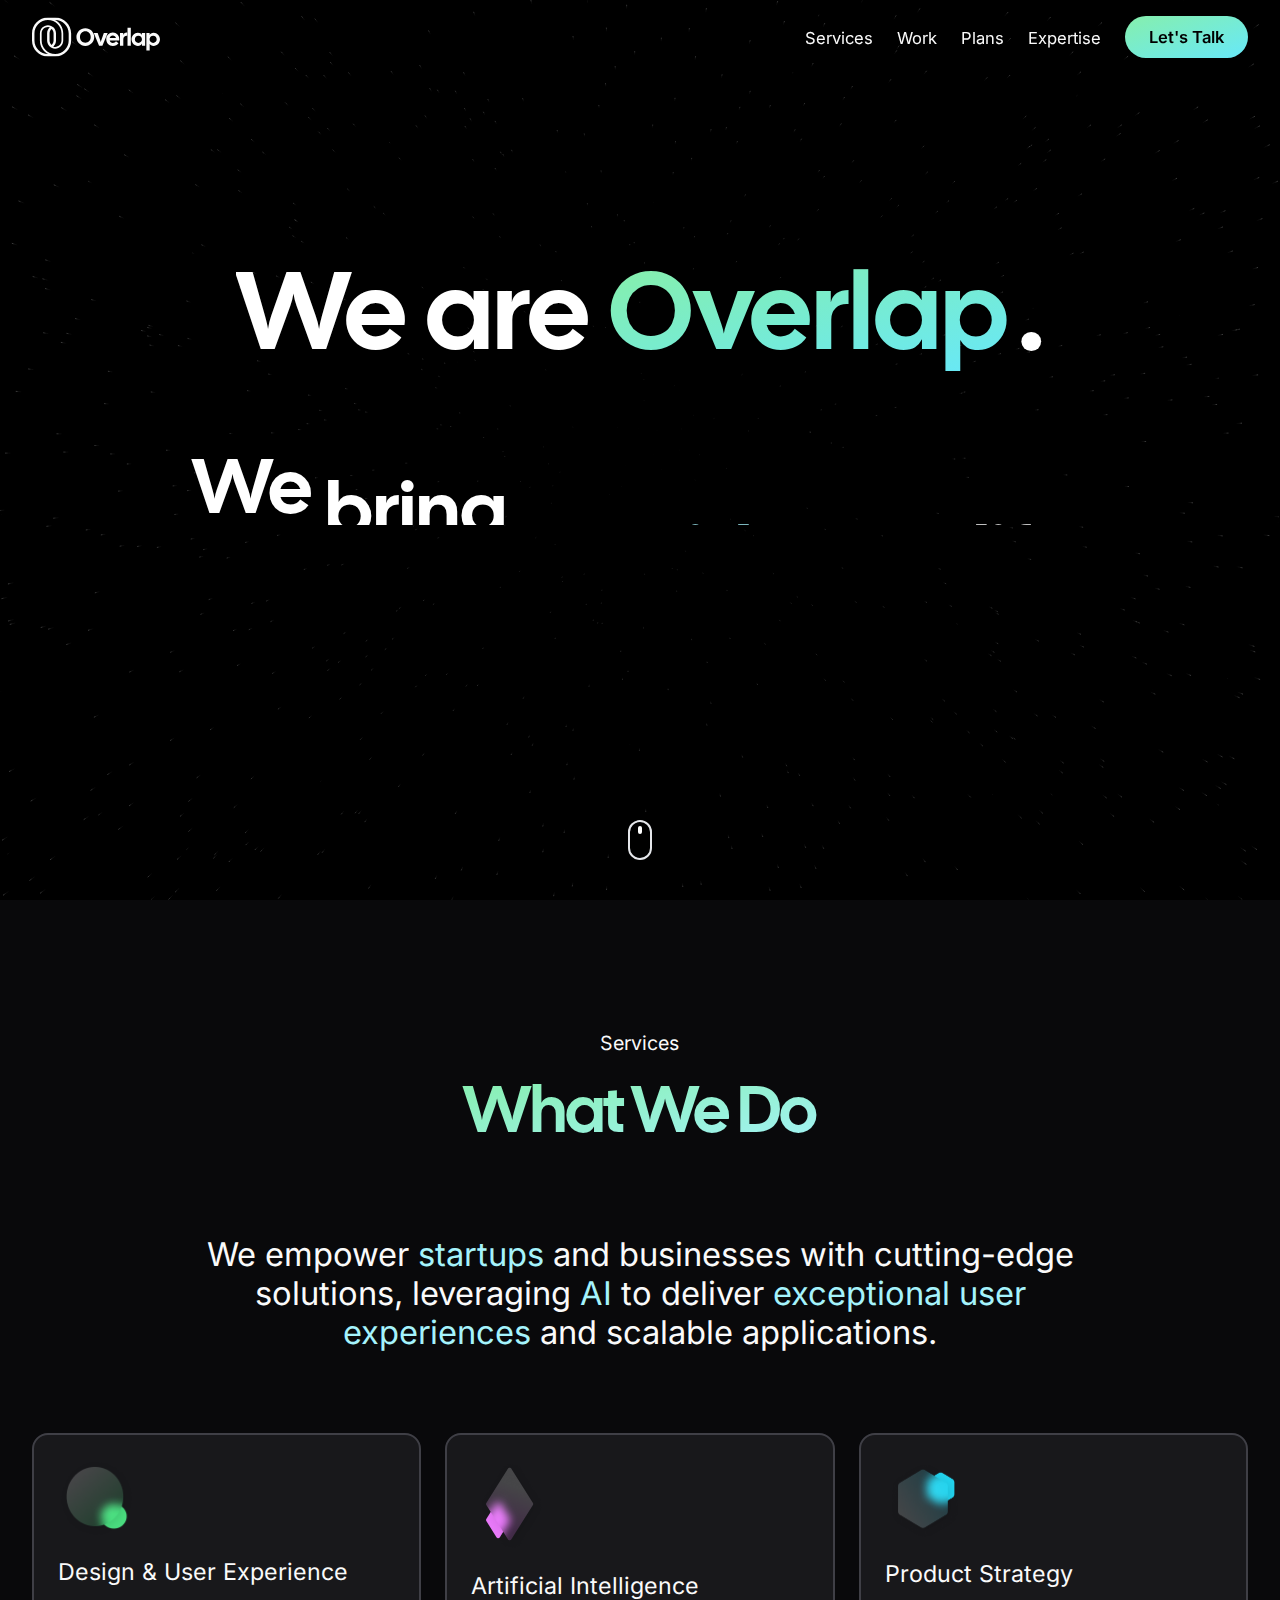
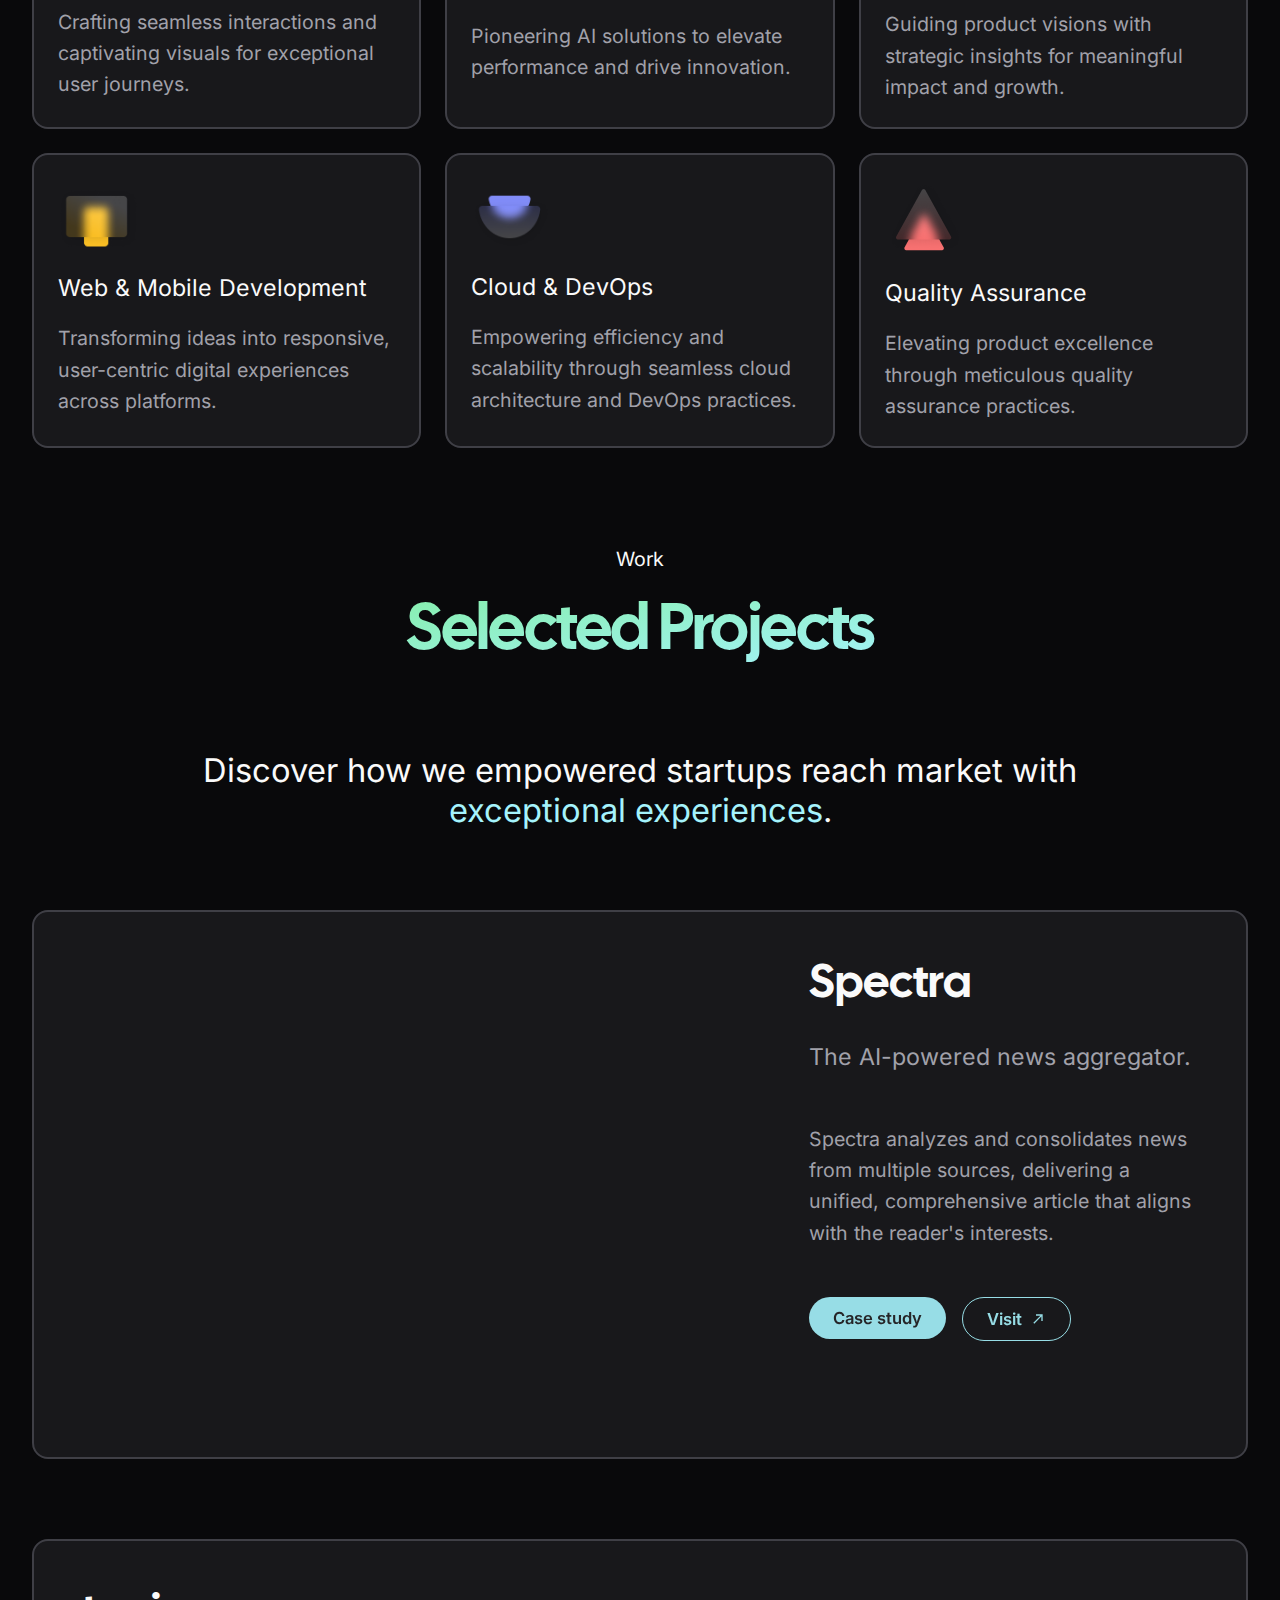
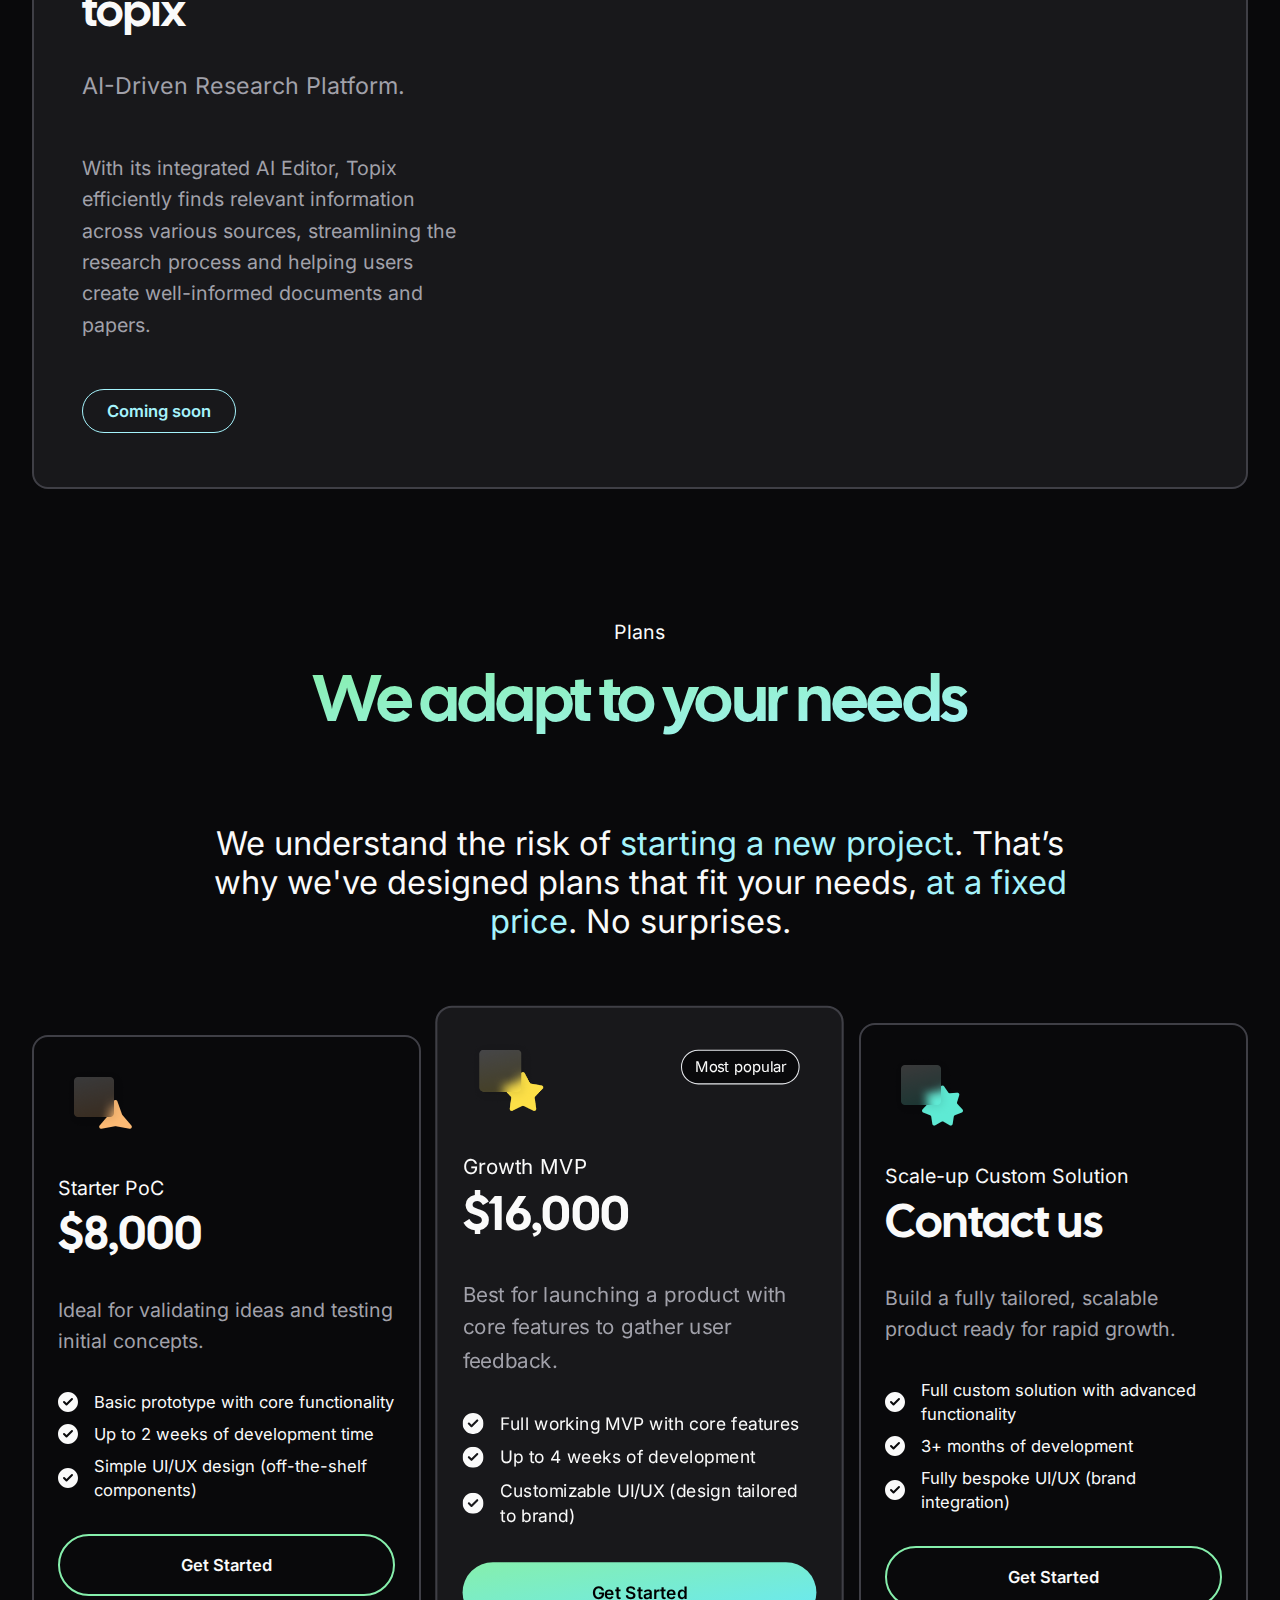
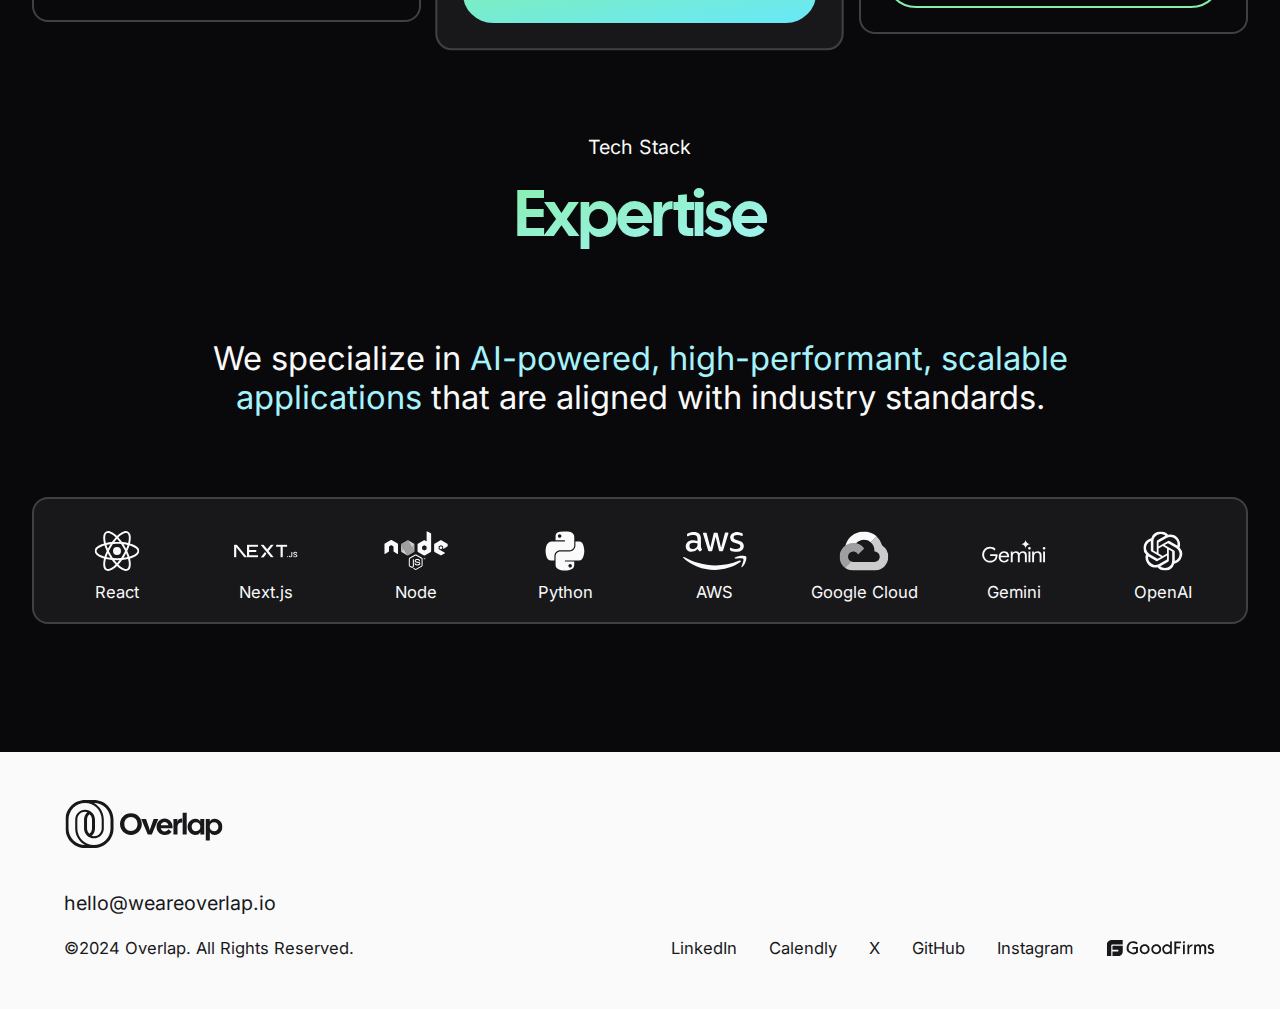
==== commit 93178e31: "Update from https://github.com/WeAreOverlap/overlap-website/commit/6b61d1541b6cf8b8658bbe890814bc98f" ====
--- a/index.html
+++ b/index.html
@@ -216,8 +216,8 @@
 Coming soon
 </span> </div> </article> </div>  </section> <section id="plans" class="flex scroll-mt-24 flex-col items-center gap-8 md:gap-10 lg:gap-20"> <div class="flex flex-col items-center gap-4"> Plans <h2 class="gradient-text text-center font-extrabold tracking-tight text-6xl"> We adapt to your needs </h2> </div> <p class="max-w-4xl text-center text-2xl"> 
 We understand the risk of <span class="text-primary" data-astro-cid-7de5ralr>starting a new project</span>. That’s why we've designed plans that fit your needs, <span class="text-primary" data-astro-cid-7de5ralr>at a fixed price</span>. No surprises.
- </p>    <ul class="grid max-w-7xl grid-cols-1 items-center gap-6 lg:grid-cols-3" data-astro-cid-7de5ralr> <li class="" data-astro-cid-7de5ralr> <div class="relative flex cursor-default flex-col gap-8 rounded-2xl border-2 border-default bg-default p-6 transition duration-500 ease-in-out hover:scale-105 motion-reduce:transition-none motion-reduce:hover:transform-none" data-astro-cid-7de5ralr> <img src="/_astro/plan-icon--01.C4G4lva4.png" width="80" height="80" alt="An icon of Starter PoC" data-astro-cid-7de5ralr>  <div class="flex flex-col gap-2" data-astro-cid-7de5ralr> <p class="text-md" data-astro-cid-7de5ralr>Starter PoC</p> <p class="font-heading font-semibold text-4xl" data-astro-cid-7de5ralr>$8,000</p> </div> <p class="text-md text-offset" data-astro-cid-7de5ralr>Ideal for validating ideas and testing initial concepts.</p> <ul class="flex flex-col gap-2 text-sm" data-astro-cid-7de5ralr> <li class="flex items-center gap-4" data-astro-cid-7de5ralr> <svg width="1em" height="1em" viewBox="0 0 20 20" class="h-5 w-5" data-astro-cid-7de5ralr data-icon="plan-check">  <symbol id="ai:local:plan-check"><path fill="currentColor" fill-rule="evenodd" d="M10 0C4.477 0 0 4.477 0 10s4.477 10 10 10 10-4.477 10-10S15.523 0 10 0m4.707 7.707a1 1 0 0 0-1.414-1.414L8.5 11.086 6.707 9.293a1 1 0 0 0-1.414 1.414l2.5 2.5a1 1 0 0 0 1.414 0z" clip-rule="evenodd"/></symbol><use xlink:href="#ai:local:plan-check"></use>  </svg> <span class="flex-1 leading-6" data-astro-cid-7de5ralr>Basic prototype with core functionality</span> </li><li class="flex items-center gap-4" data-astro-cid-7de5ralr> <svg width="1em" height="1em" viewBox="0 0 20 20" class="h-5 w-5" data-astro-cid-7de5ralr data-icon="plan-check">  <use xlink:href="#ai:local:plan-check"></use>  </svg> <span class="flex-1 leading-6" data-astro-cid-7de5ralr>Up to 2 weeks of development time</span> </li><li class="flex items-center gap-4" data-astro-cid-7de5ralr> <svg width="1em" height="1em" viewBox="0 0 20 20" class="h-5 w-5" data-astro-cid-7de5ralr data-icon="plan-check">  <use xlink:href="#ai:local:plan-check"></use>  </svg> <span class="flex-1 leading-6" data-astro-cid-7de5ralr>Simple UI/UX design (off-the-shelf components)</span> </li> </ul> <a class="rounded-full border-2 border-secondary px-6 py-2 text-center font-semibold text-default text-sm hover:text-secondary hidden sm:block py-4" aria-label="Get Started" href="mailto:hello@weareoverlap.io?subject=Get Me Started with Starter PoC" target="_blank"> Get Started </a> </div> </li><li class="z-10" data-astro-cid-7de5ralr> <div class="relative flex cursor-default flex-col gap-8 rounded-2xl border-2 border-default bg-default p-6 transition duration-500 ease-in-out hover:scale-105 motion-reduce:transition-none motion-reduce:hover:transform-none !bg-offset lg:scale-105 lg:hover:scale-110" data-astro-cid-7de5ralr> <img src="/_astro/plan-icon--02.CLIgZT7j.png" width="80" height="80" alt="An icon of Growth MVP" data-astro-cid-7de5ralr> <p class="border-offset absolute right-10 top-10 rounded-full border bg-default px-3 py-1 text-xs" data-astro-cid-7de5ralr>
+ </p>    <ul class="grid max-w-7xl grid-cols-1 items-center gap-6 lg:grid-cols-3" data-astro-cid-7de5ralr> <li class="" data-astro-cid-7de5ralr> <div class="relative flex cursor-default flex-col gap-8 rounded-2xl border-2 border-default bg-default p-6 transition duration-500 ease-in-out hover:scale-105 motion-reduce:transition-none motion-reduce:hover:transform-none" data-astro-cid-7de5ralr> <img src="/_astro/plan-icon--01.C4G4lva4.png" width="80" height="80" alt="An icon of Starter PoC" data-astro-cid-7de5ralr>  <div class="flex flex-col gap-2" data-astro-cid-7de5ralr> <p class="text-md" data-astro-cid-7de5ralr>Starter PoC</p> <p class="font-heading font-semibold text-4xl" data-astro-cid-7de5ralr>$8,000</p> </div> <p class="text-md text-offset" data-astro-cid-7de5ralr>Ideal for validating ideas and testing initial concepts.</p> <ul class="flex flex-col gap-2 text-sm" data-astro-cid-7de5ralr> <li class="flex items-center gap-4" data-astro-cid-7de5ralr> <svg width="1em" height="1em" viewBox="0 0 20 20" class="h-5 w-5" data-astro-cid-7de5ralr data-icon="plan-check">  <symbol id="ai:local:plan-check"><path fill="currentColor" fill-rule="evenodd" d="M10 0C4.477 0 0 4.477 0 10s4.477 10 10 10 10-4.477 10-10S15.523 0 10 0m4.707 7.707a1 1 0 0 0-1.414-1.414L8.5 11.086 6.707 9.293a1 1 0 0 0-1.414 1.414l2.5 2.5a1 1 0 0 0 1.414 0z" clip-rule="evenodd"/></symbol><use xlink:href="#ai:local:plan-check"></use>  </svg> <span class="flex-1 leading-6" data-astro-cid-7de5ralr>Basic prototype with core functionality</span> </li><li class="flex items-center gap-4" data-astro-cid-7de5ralr> <svg width="1em" height="1em" viewBox="0 0 20 20" class="h-5 w-5" data-astro-cid-7de5ralr data-icon="plan-check">  <use xlink:href="#ai:local:plan-check"></use>  </svg> <span class="flex-1 leading-6" data-astro-cid-7de5ralr>Up to 2 weeks of development time</span> </li><li class="flex items-center gap-4" data-astro-cid-7de5ralr> <svg width="1em" height="1em" viewBox="0 0 20 20" class="h-5 w-5" data-astro-cid-7de5ralr data-icon="plan-check">  <use xlink:href="#ai:local:plan-check"></use>  </svg> <span class="flex-1 leading-6" data-astro-cid-7de5ralr>Simple UI/UX design (off-the-shelf components)</span> </li> </ul> <a class="rounded-full border-2 border-secondary px-6 py-2 text-center font-semibold text-default text-sm hover:text-secondary py-4" aria-label="Get Started" href="mailto:hello@weareoverlap.io?subject=Get Me Started with Starter PoC" target="_blank"> Get Started </a> </div> </li><li class="z-10" data-astro-cid-7de5ralr> <div class="relative flex cursor-default flex-col gap-8 rounded-2xl border-2 border-default bg-default p-6 transition duration-500 ease-in-out hover:scale-105 motion-reduce:transition-none motion-reduce:hover:transform-none !bg-offset lg:scale-105 lg:hover:scale-110" data-astro-cid-7de5ralr> <img src="/_astro/plan-icon--02.CLIgZT7j.png" width="80" height="80" alt="An icon of Growth MVP" data-astro-cid-7de5ralr> <p class="border-offset absolute right-10 top-10 rounded-full border bg-default px-3 py-1 text-xs" data-astro-cid-7de5ralr>
 Most popular
-</p> <div class="flex flex-col gap-2" data-astro-cid-7de5ralr> <p class="text-md" data-astro-cid-7de5ralr>Growth MVP</p> <p class="font-heading font-semibold text-4xl" data-astro-cid-7de5ralr>$16,000</p> </div> <p class="text-md text-offset" data-astro-cid-7de5ralr>Best for launching a product with core features to gather user feedback.</p> <ul class="flex flex-col gap-2 text-sm" data-astro-cid-7de5ralr> <li class="flex items-center gap-4" data-astro-cid-7de5ralr> <svg width="1em" height="1em" viewBox="0 0 20 20" class="h-5 w-5" data-astro-cid-7de5ralr data-icon="plan-check">  <use xlink:href="#ai:local:plan-check"></use>  </svg> <span class="flex-1 leading-6" data-astro-cid-7de5ralr>Full working MVP with core features</span> </li><li class="flex items-center gap-4" data-astro-cid-7de5ralr> <svg width="1em" height="1em" viewBox="0 0 20 20" class="h-5 w-5" data-astro-cid-7de5ralr data-icon="plan-check">  <use xlink:href="#ai:local:plan-check"></use>  </svg> <span class="flex-1 leading-6" data-astro-cid-7de5ralr>Up to 4 weeks of development</span> </li><li class="flex items-center gap-4" data-astro-cid-7de5ralr> <svg width="1em" height="1em" viewBox="0 0 20 20" class="h-5 w-5" data-astro-cid-7de5ralr data-icon="plan-check">  <use xlink:href="#ai:local:plan-check"></use>  </svg> <span class="flex-1 leading-6" data-astro-cid-7de5ralr>Customizable UI/UX (design tailored to brand)</span> </li> </ul> <a class="rounded-full bg-gradient-to-br from-green-300 to-cyan-300 px-6 py-2 text-center font-semibold text-black text-sm hover:text-black hover:opacity-90 hidden sm:block py-4" aria-label="Get Started" href="mailto:hello@weareoverlap.io?subject=Get Me Started with Growth MVP" target="_blank"> Get Started </a> </div> </li><li class="" data-astro-cid-7de5ralr> <div class="relative flex cursor-default flex-col gap-8 rounded-2xl border-2 border-default bg-default p-6 transition duration-500 ease-in-out hover:scale-105 motion-reduce:transition-none motion-reduce:hover:transform-none" data-astro-cid-7de5ralr> <img src="/_astro/plan-icon--03.wi9IG18L.png" width="80" height="80" alt="An icon of Scale-up Custom Solution" data-astro-cid-7de5ralr>  <div class="flex flex-col gap-2" data-astro-cid-7de5ralr> <p class="text-md" data-astro-cid-7de5ralr>Scale-up Custom Solution</p> <p class="font-heading font-semibold text-4xl" data-astro-cid-7de5ralr>Contact us</p> </div> <p class="text-md text-offset" data-astro-cid-7de5ralr>Build a fully tailored, scalable product ready for rapid growth.</p> <ul class="flex flex-col gap-2 text-sm" data-astro-cid-7de5ralr> <li class="flex items-center gap-4" data-astro-cid-7de5ralr> <svg width="1em" height="1em" viewBox="0 0 20 20" class="h-5 w-5" data-astro-cid-7de5ralr data-icon="plan-check">  <use xlink:href="#ai:local:plan-check"></use>  </svg> <span class="flex-1 leading-6" data-astro-cid-7de5ralr>Full custom solution with advanced functionality</span> </li><li class="flex items-center gap-4" data-astro-cid-7de5ralr> <svg width="1em" height="1em" viewBox="0 0 20 20" class="h-5 w-5" data-astro-cid-7de5ralr data-icon="plan-check">  <use xlink:href="#ai:local:plan-check"></use>  </svg> <span class="flex-1 leading-6" data-astro-cid-7de5ralr>3+ months of development</span> </li><li class="flex items-center gap-4" data-astro-cid-7de5ralr> <svg width="1em" height="1em" viewBox="0 0 20 20" class="h-5 w-5" data-astro-cid-7de5ralr data-icon="plan-check">  <use xlink:href="#ai:local:plan-check"></use>  </svg> <span class="flex-1 leading-6" data-astro-cid-7de5ralr>Fully bespoke UI/UX (brand integration)</span> </li> </ul> <a class="rounded-full border-2 border-secondary px-6 py-2 text-center font-semibold text-default text-sm hover:text-secondary hidden sm:block py-4" aria-label="Get Started" href="mailto:hello@weareoverlap.io?subject=Get Me Started with Scale-up Custom Solution" target="_blank"> Get Started </a> </div> </li> </ul>  </section>  <section id="expertise" class="flex scroll-mt-24 flex-col items-center gap-8 md:gap-10 lg:gap-20"> <div class="flex flex-col items-center gap-4"> Tech Stack <h2 class="gradient-text text-center font-extrabold tracking-tight text-6xl"> Expertise </h2> </div> <p class="max-w-4xl text-center text-2xl"> 
+</p> <div class="flex flex-col gap-2" data-astro-cid-7de5ralr> <p class="text-md" data-astro-cid-7de5ralr>Growth MVP</p> <p class="font-heading font-semibold text-4xl" data-astro-cid-7de5ralr>$16,000</p> </div> <p class="text-md text-offset" data-astro-cid-7de5ralr>Best for launching a product with core features to gather user feedback.</p> <ul class="flex flex-col gap-2 text-sm" data-astro-cid-7de5ralr> <li class="flex items-center gap-4" data-astro-cid-7de5ralr> <svg width="1em" height="1em" viewBox="0 0 20 20" class="h-5 w-5" data-astro-cid-7de5ralr data-icon="plan-check">  <use xlink:href="#ai:local:plan-check"></use>  </svg> <span class="flex-1 leading-6" data-astro-cid-7de5ralr>Full working MVP with core features</span> </li><li class="flex items-center gap-4" data-astro-cid-7de5ralr> <svg width="1em" height="1em" viewBox="0 0 20 20" class="h-5 w-5" data-astro-cid-7de5ralr data-icon="plan-check">  <use xlink:href="#ai:local:plan-check"></use>  </svg> <span class="flex-1 leading-6" data-astro-cid-7de5ralr>Up to 4 weeks of development</span> </li><li class="flex items-center gap-4" data-astro-cid-7de5ralr> <svg width="1em" height="1em" viewBox="0 0 20 20" class="h-5 w-5" data-astro-cid-7de5ralr data-icon="plan-check">  <use xlink:href="#ai:local:plan-check"></use>  </svg> <span class="flex-1 leading-6" data-astro-cid-7de5ralr>Customizable UI/UX (design tailored to brand)</span> </li> </ul> <a class="rounded-full bg-gradient-to-br from-green-300 to-cyan-300 px-6 py-2 text-center font-semibold text-black text-sm hover:text-black hover:opacity-90 py-4" aria-label="Get Started" href="mailto:hello@weareoverlap.io?subject=Get Me Started with Growth MVP" target="_blank"> Get Started </a> </div> </li><li class="" data-astro-cid-7de5ralr> <div class="relative flex cursor-default flex-col gap-8 rounded-2xl border-2 border-default bg-default p-6 transition duration-500 ease-in-out hover:scale-105 motion-reduce:transition-none motion-reduce:hover:transform-none" data-astro-cid-7de5ralr> <img src="/_astro/plan-icon--03.wi9IG18L.png" width="80" height="80" alt="An icon of Scale-up Custom Solution" data-astro-cid-7de5ralr>  <div class="flex flex-col gap-2" data-astro-cid-7de5ralr> <p class="text-md" data-astro-cid-7de5ralr>Scale-up Custom Solution</p> <p class="font-heading font-semibold text-4xl" data-astro-cid-7de5ralr>Contact us</p> </div> <p class="text-md text-offset" data-astro-cid-7de5ralr>Build a fully tailored, scalable product ready for rapid growth.</p> <ul class="flex flex-col gap-2 text-sm" data-astro-cid-7de5ralr> <li class="flex items-center gap-4" data-astro-cid-7de5ralr> <svg width="1em" height="1em" viewBox="0 0 20 20" class="h-5 w-5" data-astro-cid-7de5ralr data-icon="plan-check">  <use xlink:href="#ai:local:plan-check"></use>  </svg> <span class="flex-1 leading-6" data-astro-cid-7de5ralr>Full custom solution with advanced functionality</span> </li><li class="flex items-center gap-4" data-astro-cid-7de5ralr> <svg width="1em" height="1em" viewBox="0 0 20 20" class="h-5 w-5" data-astro-cid-7de5ralr data-icon="plan-check">  <use xlink:href="#ai:local:plan-check"></use>  </svg> <span class="flex-1 leading-6" data-astro-cid-7de5ralr>3+ months of development</span> </li><li class="flex items-center gap-4" data-astro-cid-7de5ralr> <svg width="1em" height="1em" viewBox="0 0 20 20" class="h-5 w-5" data-astro-cid-7de5ralr data-icon="plan-check">  <use xlink:href="#ai:local:plan-check"></use>  </svg> <span class="flex-1 leading-6" data-astro-cid-7de5ralr>Fully bespoke UI/UX (brand integration)</span> </li> </ul> <a class="rounded-full border-2 border-secondary px-6 py-2 text-center font-semibold text-default text-sm hover:text-secondary py-4" aria-label="Get Started" href="mailto:hello@weareoverlap.io?subject=Get Me Started with Scale-up Custom Solution" target="_blank"> Get Started </a> </div> </li> </ul>  </section>  <section id="expertise" class="flex scroll-mt-24 flex-col items-center gap-8 md:gap-10 lg:gap-20"> <div class="flex flex-col items-center gap-4"> Tech Stack <h2 class="gradient-text text-center font-extrabold tracking-tight text-6xl"> Expertise </h2> </div> <p class="max-w-4xl text-center text-2xl"> 
 We specialize in <span class="text-primary">AI-powered, high-performant, scalable applications</span> that are aligned with industry standards.
  </p>    <div class="w-full max-w-7xl space-y-2"> <div class="relative rounded-2xl border-2 border-default bg-offset px-6 pb-4 pt-8">  <ul class="grid grid-cols-2 gap-8 sm:grid-cols-4 md:grid-cols-8"> <li> <div class="flex flex-col items-center gap-2"> <svg width="1.12em" height="1em" viewBox="0 0 48 43" class="h-10 w-16" data-icon="frameworks/react-icon">  <symbol id="ai:local:frameworks/react-icon"><g fill="currentColor"><path d="M28.278 21.506a4.278 4.278 0 1 1-8.556 0 4.278 4.278 0 0 1 8.556 0"/><path fill-rule="evenodd" d="M24 5.406a32 32 0 0 0-2.09-1.867c-1.784-1.45-3.556-2.516-5.21-3.05-1.655-.536-3.307-.572-4.7.232S9.812 2.974 9.449 4.675c-.364 1.7-.327 3.768.037 6.037.14.878.332 1.796.571 2.744-.94.266-1.83.56-2.662.877-2.147.82-3.956 1.821-5.247 2.986S0 19.897 0 21.506c0 1.608.858 3.02 2.148 4.186s3.1 2.167 5.247 2.986c.831.318 1.721.611 2.662.877a32 32 0 0 0-.571 2.745c-.364 2.269-.401 4.336-.037 6.037.363 1.7 1.158 3.15 2.551 3.954s3.045.767 4.7.232c1.654-.535 3.426-1.601 5.21-3.05A32 32 0 0 0 24 37.605q1.053 1.024 2.09 1.867c1.784 1.45 3.556 2.516 5.21 3.05 1.655.536 3.307.572 4.7-.232s2.188-2.253 2.551-3.953c.364-1.701.327-3.769-.037-6.038a32 32 0 0 0-.571-2.744c.94-.266 1.83-.56 2.662-.877 2.147-.82 3.956-1.82 5.247-2.986C47.142 24.527 48 23.114 48 21.506s-.858-3.022-2.148-4.187-3.1-2.166-5.247-2.986a32 32 0 0 0-2.662-.877q.36-1.424.571-2.744c.364-2.269.401-4.337.037-6.037-.363-1.7-1.158-3.15-2.551-3.954s-3.045-.768-4.7-.232c-1.654.535-3.426 1.6-5.21 3.05A32 32 0 0 0 24 5.406m-7.943-2.932c-1.323-.428-2.31-.352-3.013.054-.704.406-1.264 1.223-1.555 2.583s-.283 3.149.057 5.27q.197 1.226.534 2.562a50 50 0 0 1 6.402-.996 50 50 0 0 1 4.062-5.046 30 30 0 0 0-1.95-1.743c-1.669-1.355-3.213-2.256-4.537-2.684M24 8.4a46 46 0 0 0-2.795 3.36 62 62 0 0 1 5.59 0A46 46 0 0 0 24 8.4m-7.042 5.811c-1.517.19-2.959.44-4.307.741a46 46 0 0 0 1.512 4.1 61 61 0 0 1 2.795-4.841m-1.688 7.294a59 59 0 0 1 2.043-3.86 59 59 0 0 1 2.322-3.701 59 59 0 0 1 4.365-.16c1.496 0 2.956.055 4.365.161a59 59 0 0 1 2.322 3.7 59 59 0 0 1 2.043 3.86 59 59 0 0 1-2.043 3.862 59 59 0 0 1-2.322 3.7 59 59 0 0 1-4.365.16 59 59 0 0 1-4.365-.16 59 59 0 0 1-2.322-3.7 59 59 0 0 1-2.043-3.861Zm-2.307 0a50 50 0 0 1-2.339-6.042q-1.326.376-2.485.819c-2.007.766-3.56 1.653-4.592 2.585-1.033.933-1.46 1.826-1.46 2.638s.427 1.705 1.46 2.637 2.585 1.82 4.592 2.586q1.16.442 2.485.818a50 50 0 0 1 2.34-6.041Zm-.312 6.552a46 46 0 0 1 1.512-4.1 61 61 0 0 0 2.795 4.841 46 46 0 0 1-4.307-.74Zm-.57 2.01c-.226.89-.404 1.747-.535 2.562-.34 2.122-.348 3.91-.057 5.27s.851 2.177 1.554 2.583 1.69.483 3.014.055 2.869-1.33 4.536-2.685a30 30 0 0 0 1.951-1.743 50 50 0 0 1-4.062-5.046 50 50 0 0 1-6.402-.995Zm13.375 6.042a30 30 0 0 0 1.95 1.743c1.669 1.355 3.213 2.256 4.537 2.684s2.31.352 3.013-.054c.704-.406 1.264-1.223 1.555-2.583s.282-3.149-.057-5.27a30 30 0 0 0-.534-2.561 50 50 0 0 1-6.401.995 50 50 0 0 1-4.063 5.046m1.34-4.859A46 46 0 0 1 24 34.611a46 46 0 0 1-2.795-3.36 62 62 0 0 0 5.59 0Zm4.246-2.452c1.517-.19 2.96-.44 4.307-.741a46 46 0 0 0-1.511-4.1 62 62 0 0 1-2.796 4.841m3.995-7.293a50 50 0 0 1 2.339 6.04q1.326-.376 2.485-.817c2.007-.767 3.56-1.654 4.592-2.586 1.033-.932 1.46-1.825 1.46-2.637s-.427-1.705-1.46-2.638-2.585-1.819-4.593-2.585a30 30 0 0 0-2.484-.819 50 50 0 0 1-2.339 6.042m.883-8.563a50 50 0 0 0-6.401-.996A50 50 0 0 0 25.456 6.9a29 29 0 0 1 1.95-1.742c1.669-1.356 3.213-2.257 4.537-2.685s2.31-.351 3.013.055c.704.406 1.264 1.222 1.555 2.583.29 1.36.282 3.148-.057 5.27q-.197 1.224-.534 2.56Zm-.57 2.01a46 46 0 0 1-1.512 4.1 62 62 0 0 0-2.796-4.84c1.517.19 2.96.44 4.307.74Z" clip-rule="evenodd"/></g></symbol><use xlink:href="#ai:local:frameworks/react-icon"></use>  </svg> <span class="text-sm">React</span> </div> </li><li> <div class="flex flex-col items-center gap-2"> <svg width="4.77em" height="1em" viewBox="0 0 81 17" class="h-10 w-16" data-icon="frameworks/nextjs-icon">  <symbol id="ai:local:frameworks/nextjs-icon"><g fill="currentColor"><path d="M53.295.448h13.934V3.02h-5.527v13.531h-2.764V3.021h-5.643zm-22.917 0V3.02h-11.17v4.138h8.983V9.73h-8.983v4.249h11.17v2.572H16.444V3.021h-.001V.447h13.934Zm6.957.007h-3.617l12.956 16.103H50.3l-6.478-8.046L50.291.467l-3.617.006-4.662 5.79zm3.712 11.502-1.811-2.252-5.528 6.865h3.627z"/><path fill-rule="evenodd" d="M16.54 16.55 3.569.442H.113v16.103h2.764V3.884L13.069 16.55h3.472Z" clip-rule="evenodd"/><path d="M67.85 16.452a.72.72 0 0 1-.518-.21.68.68 0 0 1-.214-.511.67.67 0 0 1 .214-.504.72.72 0 0 1 .519-.21q.292 0 .509.21a.68.68 0 0 1 .118.867.75.75 0 0 1-.627.358Zm4.718-6.783h1.225v4.719q-.004.649-.28 1.116-.277.467-.77.718a2.5 2.5 0 0 1-1.149.25q-.597 0-1.075-.211a1.73 1.73 0 0 1-.756-.628q-.281-.415-.28-1.035h1.227q.003.271.122.469.118.195.326.3.21.106.483.106.296.001.502-.124a.8.8 0 0 0 .314-.365q.109-.241.11-.596V9.669Zm6.264 1.845a.89.89 0 0 0-.39-.668q-.345-.24-.893-.24-.385.001-.66.115a1 1 0 0 0-.424.312.76.76 0 0 0-.15.448q0 .21.1.364.097.155.267.26.169.107.375.179.207.072.415.122l.64.157q.385.088.743.24.357.15.642.38.284.23.45.553t.166.76q0 .59-.305 1.038-.305.446-.884.697-.576.25-1.395.251c-.528 0-.99-.081-1.377-.243a2.04 2.04 0 0 1-.912-.707q-.328-.465-.354-1.133H76.1q.027.348.219.583.195.232.504.347.312.113.696.114.402 0 .708-.12.304-.119.476-.334a.78.78 0 0 0 .176-.502.65.65 0 0 0-.156-.435 1.2 1.2 0 0 0-.427-.288 4.4 4.4 0 0 0-.64-.209l-.775-.195q-.841-.213-1.328-.648-.488-.433-.487-1.155 0-.593.328-1.04a2.13 2.13 0 0 1 .891-.691 3.2 3.2 0 0 1 1.281-.247q.724-.002 1.272.247.548.247.86.684t.322 1.004z"/></g></symbol><use xlink:href="#ai:local:frameworks/nextjs-icon"></use>  </svg> <span class="text-sm">Next.js</span> </div> </li><li> <div class="flex flex-col items-center gap-2"> <svg width="1.62em" height="1em" viewBox="0 0 81 50" class="h-10 w-16" data-icon="frameworks/node-icon">  <symbol id="ai:local:frameworks/node-icon"><g fill="currentColor"><path d="M40.127 49.011a1.6 1.6 0 0 1-.76-.2l-2.405-1.428c-.362-.2-.18-.272-.072-.308.488-.163.579-.199 1.085-.488.054-.037.127-.018.181.018l1.845 1.103c.072.037.163.037.217 0l7.217-4.179c.072-.036.108-.109.108-.199v-8.34c0-.09-.036-.163-.108-.2l-7.217-4.16c-.072-.037-.163-.037-.217 0l-7.217 4.16c-.072.037-.108.127-.108.2v8.34c0 .073.036.163.108.2l1.971 1.139c1.068.543 1.737-.09 1.737-.724v-8.231a.22.22 0 0 1 .217-.218h.922a.22.22 0 0 1 .217.218v8.231c0 1.43-.777 2.262-2.134 2.262-.416 0-.742 0-1.664-.453l-1.899-1.085a1.53 1.53 0 0 1-.76-1.32v-8.341a1.53 1.53 0 0 1 .76-1.321l7.217-4.18a1.61 1.61 0 0 1 1.52 0l7.216 4.18a1.53 1.53 0 0 1 .76 1.32v8.341a1.53 1.53 0 0 1-.76 1.321l-7.217 4.18a2 2 0 0 1-.76.162"/><path d="M42.37 43.277c-3.165 0-3.816-1.448-3.816-2.678a.22.22 0 0 1 .217-.217h.94c.109 0 .2.072.2.18.144.96.56 1.43 2.477 1.43 1.52 0 2.17-.344 2.17-1.158 0-.47-.18-.814-2.55-1.05-1.971-.198-3.2-.632-3.2-2.206 0-1.466 1.229-2.334 3.29-2.334 2.316 0 3.456.796 3.6 2.533a.3.3 0 0 1-.054.163c-.036.036-.09.072-.145.072h-.958a.21.21 0 0 1-.2-.163c-.216-.995-.777-1.32-2.26-1.32-1.664 0-1.863.578-1.863 1.012 0 .525.235.688 2.478.977 2.224.29 3.274.706 3.274 2.262 0 1.592-1.32 2.497-3.6 2.497m10.42-8.757c0 .76-.634 1.393-1.393 1.393a1.393 1.393 0 0 1 0-2.786c.741 0 1.392.615 1.392 1.393Zm-2.569 0a1.17 1.17 0 0 0 1.158 1.176c.65 0 1.175-.543 1.175-1.176 0-.651-.524-1.158-1.175-1.158-.615 0-1.158.507-1.158 1.158m.651-.778h.543c.18 0 .543 0 .543.416 0 .29-.181.344-.29.38.217.018.235.163.253.362.018.127.037.344.073.416h-.326c0-.072-.054-.47-.054-.488-.018-.09-.054-.127-.163-.127h-.271v.633h-.308zm.29.688h.235c.199 0 .235-.145.235-.217 0-.218-.145-.218-.235-.218h-.253v.435z"/><path fill-rule="evenodd" d="M17.754 16.391a.92.92 0 0 0-.47-.796l-7.652-4.432a1.1 1.1 0 0 0-.416-.127h-.072a.86.86 0 0 0-.416.127l-7.67 4.414a.93.93 0 0 0-.47.814l.02 11.869c0 .162.09.325.235.398.145.09.326.09.452 0l4.558-2.606a.92.92 0 0 0 .47-.795v-5.555a.92.92 0 0 1 .47-.796l1.936-1.122a.9.9 0 0 1 .47-.126c.163 0 .326.036.453.126l1.935 1.122a.92.92 0 0 1 .47.796v5.555a.92.92 0 0 0 .47.795l4.522 2.606a.44.44 0 0 0 .47 0 .45.45 0 0 0 .235-.398zM54.615.054a.5.5 0 0 0-.452 0 .47.47 0 0 0-.235.398v11.76a.35.35 0 0 1-.163.29.35.35 0 0 1-.325 0l-1.917-1.104a.93.93 0 0 0-.923 0l-7.669 4.432a.92.92 0 0 0-.47.797v8.847a.92.92 0 0 0 .47.796l7.669 4.432a.93.93 0 0 0 .922 0l7.67-4.433a.92.92 0 0 0 .47-.795V3.419a.93.93 0 0 0-.47-.814L54.614.055Zm-.705 22.507c0 .09-.036.163-.108.199l-2.623 1.52a.27.27 0 0 1-.235 0l-2.623-1.52c-.072-.037-.108-.127-.108-.2v-3.039c0-.09.036-.163.108-.199l2.623-1.52a.27.27 0 0 1 .235 0l2.622 1.52c.073.037.109.127.109.2zm26.226-3.112a.9.9 0 0 0 .453-.796V16.5a.94.94 0 0 0-.453-.796l-7.614-4.415a.93.93 0 0 0-.923 0l-7.669 4.433a.92.92 0 0 0-.47.796v8.847a.92.92 0 0 0 .47.796l7.615 4.342c.29.163.633.163.904 0l4.613-2.569a.45.45 0 0 0 .235-.398.45.45 0 0 0-.235-.398l-7.706-4.433a.47.47 0 0 1-.235-.398V19.54a.45.45 0 0 1 .236-.398l2.405-1.375a.44.44 0 0 1 .47 0l2.406 1.375a.47.47 0 0 1 .235.398v2.17c0 .163.09.326.235.399a.44.44 0 0 0 .47 0z" clip-rule="evenodd"/><path fill-rule="evenodd" d="M71.943 19.033a.16.16 0 0 1 .18 0l1.466.85a.19.19 0 0 1 .09.163v1.7a.19.19 0 0 1-.09.164l-1.465.85a.16.16 0 0 1-.18 0l-1.466-.85a.19.19 0 0 1-.09-.163v-1.7a.19.19 0 0 1 .09-.164z" clip-rule="evenodd"/><path fill-opacity=".6" fill-rule="evenodd" d="m30.066 30.787-8.407-14.561.019-.035a.94.94 0 0 1 .329-.341l7.597-4.393a.93.93 0 0 1 .462-.123l8.401 14.552-.014.026a.94.94 0 0 1-.33.34l-7.596 4.412a.93.93 0 0 1-.462.123Z" clip-rule="evenodd"/><path fill-opacity=".8" fill-rule="evenodd" d="M21.66 25.892a.87.87 0 0 0 .347.36l7.597 4.412c.14.08.3.123.461.123L24.45 21.06zm16.81-9.663a.87.87 0 0 0-.346-.361l-7.597-4.412a.93.93 0 0 0-.462-.122l5.616 9.726z" clip-rule="evenodd"/><path fill-opacity=".7" d="M21.555 16.649a.95.95 0 0 1 .104-.423l2.79 4.834-2.789 4.832a.9.9 0 0 1-.105-.438zm17.021 8.805a.95.95 0 0 1-.109.432l-2.786-4.826 2.79-4.831a.95.95 0 0 1 .105.438z"/></g></symbol><use xlink:href="#ai:local:frameworks/node-icon"></use>  </svg> <span class="text-sm">Node</span> </div> </li><li> <div class="flex flex-col items-center gap-2"> <svg width="1em" height="1em" viewBox="0 0 49 49" class="h-10 w-16" data-icon="frameworks/python-icon">  <symbol id="ai:local:frameworks/python-icon"><g fill="currentColor" fill-rule="evenodd" clip-rule="evenodd"><path d="M18.671.973a33 33 0 0 1 5.472-.467c1.958-.009 3.999.14 5.966.467 3.108.518 5.726 2.85 5.726 5.953V17.83c0 3.198-2.542 5.82-5.726 5.82H18.671c-3.883 0-7.154 3.333-7.154 7.113v5.232H7.58c-3.328 0-5.272-2.416-6.086-5.806-1.098-4.555-1.051-7.276 0-11.638.912-3.806 3.826-5.806 7.154-5.806h15.749V11.29H12.945V6.926c0-3.305.88-5.097 5.726-5.953M20.1 6.205c0-1.207-.966-2.189-2.149-2.189-1.187 0-2.148.982-2.148 2.19 0 1.202.961 2.175 2.148 2.175 1.183 0 2.15-.973 2.15-2.176Z"/><path d="M37.263 17.83v-5.085h4.297c3.333 0 4.904 2.493 5.726 5.806 1.145 4.601 1.195 8.05 0 11.638-1.157 3.484-2.398 5.806-5.726 5.806H24.397v1.454h11.438v4.365c0 3.304-2.843 4.984-5.726 5.819-4.337 1.258-7.813 1.066-11.438 0-3.027-.89-5.726-2.716-5.726-5.82V30.91c0-3.138 2.593-5.82 5.726-5.82H30.11c3.811 0 7.154-3.318 7.154-7.26Zm-4.285 24.704c0-1.202-.961-2.175-2.148-2.175-1.183 0-2.15.973-2.15 2.175 0 1.208.967 2.19 2.15 2.19 1.187 0 2.148-.982 2.148-2.19"/></g></symbol><use xlink:href="#ai:local:frameworks/python-icon"></use>  </svg> <span class="text-sm">Python</span> </div> </li><li> <div class="flex flex-col items-center gap-2"> <svg width="1.64em" height="1em" viewBox="0 0 80 49" class="h-10 w-16" data-icon="frameworks/aws-icon">  <symbol id="ai:local:frameworks/aws-icon"><g fill="currentColor"><path d="M22.462 18.032c0 .974.105 1.763.289 2.342.21.579.474 1.21.842 1.895.132.21.184.42.184.605 0 .263-.158.526-.5.79l-1.658 1.105c-.236.158-.473.237-.684.237-.263 0-.526-.132-.79-.369a8 8 0 0 1-.947-1.237 20 20 0 0 1-.815-1.552q-3.08 3.63-7.737 3.631c-2.21 0-3.974-.631-5.263-1.895-1.29-1.263-1.948-2.947-1.948-5.052 0-2.237.79-4.053 2.395-5.421s3.737-2.053 6.447-2.053c.895 0 1.816.08 2.79.21.974.132 1.974.343 3.026.58V9.927c0-2-.42-3.395-1.237-4.21-.842-.817-2.263-1.211-4.29-1.211-.92 0-1.868.105-2.841.342a21 21 0 0 0-2.842.894 8 8 0 0 1-.921.343 1.6 1.6 0 0 1-.421.078c-.369 0-.553-.263-.553-.815v-1.29c0-.42.052-.737.184-.92.132-.185.369-.37.737-.554Q7.29 1.874 9.225 1.4c1.29-.342 2.658-.5 4.105-.5 3.132 0 5.421.71 6.895 2.132 1.447 1.42 2.184 3.579 2.184 6.474v8.526zm-10.685 4c.869 0 1.764-.158 2.71-.474.948-.316 1.79-.895 2.5-1.684.422-.5.738-1.053.896-1.684a9.5 9.5 0 0 0 .263-2.29v-1.105a22 22 0 0 0-2.421-.447 20 20 0 0 0-2.474-.158c-1.763 0-3.053.342-3.921 1.052s-1.29 1.71-1.29 3.027c0 1.237.316 2.158.974 2.79.632.657 1.553.973 2.763.973m21.132 2.842c-.474 0-.79-.079-1-.263-.21-.158-.395-.527-.553-1.027L25.172 3.242c-.158-.526-.237-.868-.237-1.052 0-.421.21-.658.632-.658h2.579c.5 0 .842.079 1.026.263.21.158.369.526.526 1.026l4.421 17.421 4.106-17.42c.131-.527.29-.87.5-1.027.21-.158.579-.263 1.052-.263h2.106c.5 0 .842.079 1.052.263.21.158.395.526.5 1.026l4.158 17.632L52.146 2.82c.158-.526.342-.868.526-1.026.21-.158.553-.263 1.026-.263h2.448c.42 0 .658.21.658.658 0 .131-.027.263-.053.42a3.7 3.7 0 0 1-.184.659L50.225 23.61q-.237.789-.553 1.026c-.21.158-.553.263-1 .263H46.41c-.5 0-.842-.079-1.053-.263s-.394-.526-.5-1.053l-4.08-16.972-4.052 16.947c-.132.526-.29.869-.5 1.053s-.58.263-1.053.263zm33.816.71c-1.369 0-2.737-.157-4.053-.473s-2.342-.658-3.026-1.053c-.421-.237-.71-.5-.816-.737a1.9 1.9 0 0 1-.158-.737v-1.342c0-.552.21-.815.605-.815q.237 0 .474.079c.158.052.395.157.658.263.895.394 1.868.71 2.895.92 1.052.211 2.079.317 3.131.317 1.658 0 2.948-.29 3.842-.869s1.369-1.42 1.369-2.5c0-.737-.237-1.342-.71-1.842-.474-.5-1.37-.947-2.659-1.368l-3.815-1.185c-1.922-.605-3.343-1.5-4.211-2.684-.868-1.158-1.316-2.447-1.316-3.816q0-1.658.71-2.92a6.8 6.8 0 0 1 1.895-2.159c.79-.605 1.685-1.052 2.737-1.368s2.158-.447 3.316-.447c.58 0 1.184.026 1.763.105.606.079 1.158.184 1.71.29.527.131 1.027.263 1.5.42q.711.237 1.106.474c.368.21.632.421.79.658q.236.315.236.868V4.9c0 .553-.21.842-.605.842-.21 0-.553-.105-1-.315Q70.843 4.4 68.04 4.4c-1.5 0-2.684.237-3.5.737S63.304 6.4 63.304 7.479c0 .737.263 1.369.79 1.869.525.5 1.5 1 2.894 1.447l3.737 1.184c1.894.606 3.263 1.448 4.079 2.527s1.21 2.315 1.21 3.684c0 1.131-.237 2.158-.684 3.052a7.1 7.1 0 0 1-1.921 2.316c-.816.658-1.79 1.132-2.921 1.474a12.5 12.5 0 0 1-3.763.552"/><path fill-rule="evenodd" d="M71.698 38.373c-8.657 6.395-21.236 9.79-32.052 9.79-15.158 0-28.816-5.605-39.132-14.921-.816-.737-.079-1.737.895-1.158 11.158 6.474 24.921 10.395 39.158 10.395 9.605 0 20.158-2 29.868-6.105 1.448-.658 2.684.947 1.263 2Z" clip-rule="evenodd"/><path fill-rule="evenodd" d="M75.304 34.268c-1.106-1.42-7.316-.684-10.132-.342-.842.105-.974-.631-.21-1.184 4.947-3.474 13.078-2.474 14.026-1.316.947 1.184-.263 9.316-4.895 13.21-.71.606-1.395.29-1.079-.5 1.053-2.605 3.395-8.473 2.29-9.868" clip-rule="evenodd"/></g></symbol><use xlink:href="#ai:local:frameworks/aws-icon"></use>  </svg> <span class="text-sm">AWS</span> </div> </li><li> <div class="flex flex-col items-center gap-2"> <svg width="1.25em" height="1em" viewBox="0 0 61 49" class="h-10 w-16" data-icon="frameworks/google-cloud-icon">  <symbol id="ai:local:frameworks/google-cloud-icon"><g fill="none"><g fill="currentColor" clip-path="url(#a)"><path d="M45.8 6.377a23.36 23.36 0 0 1 7.042 11.353 16.85 16.85 0 0 1 7.408 14.086c-.073 9.304-7.674 16.715-16.978 16.642H17.346c-3.67.016-7.242-1.227-10.17-3.438l7.514-7.514c.84.383 1.733.582 2.656.582h25.926c3.577 0 6.477-2.827 6.477-6.404s-2.9-6.477-6.477-6.477v-1.292a12.94 12.94 0 0 0-4.749-10.26z" opacity=".8"/><path d="M17.346 14.819C8.042 14.873.544 22.462.6 31.765A16.85 16.85 0 0 0 7.176 45.02l7.514-7.514a6.477 6.477 0 1 1 8.569-8.57l7.514-7.513a16.83 16.83 0 0 0-13.427-6.604" opacity=".6"/><path d="M12.814 8.41c8.518-9.65 23.538-10.625 32.987-2.033l-7.278 7.277c-5.326-4.31-13.125-3.629-17.738 1.438l-.057.057a16.77 16.77 0 0 0-12.971 2.732c.936-3.45 2.691-6.791 5.057-9.472Z"/></g><defs><clipPath id="a"><path fill="#fff" d="M.6.506h59.65v48H.6z"/></clipPath></defs></g></symbol><use xlink:href="#ai:local:frameworks/google-cloud-icon"></use>  </svg> <span class="text-sm">Google Cloud</span> </div> </li><li> <div class="flex flex-col items-center gap-2"> <svg width="2.62em" height="1em" viewBox="0 0 81 31" class="h-10 w-16" data-icon="frameworks/gemini-icon">  <symbol id="ai:local:frameworks/gemini-icon"><path fill="currentColor" fill-rule="evenodd" d="M54.697 10.398q.477 1.088.477 2.322 0-1.235.461-2.322a6.1 6.1 0 0 1 1.28-1.89 5.9 5.9 0 0 1 1.89-1.266 5.7 5.7 0 0 1 2.323-.476 5.9 5.9 0 0 1-2.322-.461 6.1 6.1 0 0 1-1.89-1.28 6.1 6.1 0 0 1-1.28-1.89 5.9 5.9 0 0 1-.462-2.323 5.7 5.7 0 0 1-.477 2.322 5.9 5.9 0 0 1-1.265 1.89 6.1 6.1 0 0 1-1.89 1.28 5.9 5.9 0 0 1-2.322.462 5.7 5.7 0 0 1 2.322.476 5.9 5.9 0 0 1 1.89 1.266 5.9 5.9 0 0 1 1.265 1.89M6.332 29.45q1.823.75 3.885.75 2.09 0 3.805-.67a8.75 8.75 0 0 0 2.974-1.902 8.7 8.7 0 0 0 1.956-2.92q.697-1.715.697-3.751v-.027q0-.375-.054-.697a10 10 0 0 0-.08-.67H10.27v2.224h6.966q-.107 1.607-.75 2.787a5.9 5.9 0 0 1-1.58 1.902 6.5 6.5 0 0 1-2.171 1.126 9 9 0 0 1-2.519.348 7.6 7.6 0 0 1-2.813-.536 7.5 7.5 0 0 1-2.438-1.554 7.6 7.6 0 0 1-1.661-2.438q-.617-1.448-.617-3.242 0-1.796.59-3.215.615-1.448 1.661-2.439a7.2 7.2 0 0 1 2.411-1.554 7.9 7.9 0 0 1 2.867-.536q1.1 0 2.09.295a7 7 0 0 1 1.822.777q.858.51 1.474 1.233l1.661-1.715q-1.205-1.367-3.081-2.117-1.849-.75-3.966-.75-2.035 0-3.858.75a10 10 0 0 0-3.188 2.117 10 10 0 0 0-2.144 3.188Q.251 18.035.25 20.18q0 2.143.777 3.965a10 10 0 0 0 2.144 3.189 9.7 9.7 0 0 0 3.161 2.116m18.118-.187q1.553.938 3.536.938 2.25 0 3.778-1.019 1.527-1.018 2.331-2.572l-2.036-.964a5.1 5.1 0 0 1-1.554 1.715q-.964.696-2.412.696a4.5 4.5 0 0 1-2.17-.563q-1.045-.563-1.714-1.688-.58-.972-.658-2.384H34.31q.026-.135.026-.348.027-.215.027-.402 0-2.037-.804-3.618a5.8 5.8 0 0 0-2.25-2.465q-1.474-.91-3.51-.91-2.01 0-3.51 1.018a6.7 6.7 0 0 0-2.331 2.652q-.804 1.662-.804 3.617 0 2.09.857 3.725a6.6 6.6 0 0 0 2.439 2.572m-.762-7.797q.126-.597.36-1.125.51-1.153 1.473-1.823.992-.696 2.305-.696 1.098 0 1.848.375a3.58 3.58 0 0 1 1.93 2.117q.214.616.24 1.152zm12.724-5.359v13.665h2.412v-7.61q0-1.125.455-2.116.456-.992 1.26-1.581a2.92 2.92 0 0 1 1.821-.616q1.42 0 2.198.83.803.804.803 2.76v8.333h2.385v-7.663q0-1.125.456-2.09.455-.991 1.259-1.58a3 3 0 0 1 1.822-.59q1.447 0 2.224.803.803.804.803 2.76v8.36h2.385V21.01q0-2.384-1.179-3.858-1.152-1.474-3.617-1.474-1.635 0-2.813.75a5.8 5.8 0 0 0-1.876 1.903 4.1 4.1 0 0 0-1.58-1.902q-1.073-.75-2.6-.75-.857 0-1.715.348a4.9 4.9 0 0 0-1.473.884 4.3 4.3 0 0 0-1.018 1.206h-.108v-2.01zm22.453 0v13.665h2.385V16.106zm-.026-2.894q.508.483 1.205.483.724 0 1.206-.483.482-.508.482-1.205 0-.724-.482-1.206a1.6 1.6 0 0 0-1.206-.51q-.696 0-1.205.51-.483.482-.483 1.206 0 .696.483 1.205m4.65 2.894v13.665h2.412v-7.61q0-1.098.455-2.063.483-.99 1.313-1.607.831-.643 1.956-.643 1.5 0 2.412.83.91.804.91 2.76v8.333h2.412V21.01q0-2.41-1.286-3.858-1.286-1.474-3.778-1.474-1.474 0-2.68.724-1.205.723-1.74 1.715h-.108v-2.01zm13.894 0v13.665h2.385V16.106zm-.027-2.894q.51.483 1.206.483.723 0 1.206-.483.482-.508.482-1.205 0-.724-.482-1.206a1.6 1.6 0 0 0-1.206-.51q-.696 0-1.206.51-.482.482-.482 1.206 0 .696.482 1.205" clip-rule="evenodd"/></symbol><use xlink:href="#ai:local:frameworks/gemini-icon"></use>  </svg> <span class="text-sm">Gemini</span> </div> </li><li> <div class="flex flex-col items-center gap-2"> <svg width="1em" height="1em" viewBox="0 0 49 49" class="h-10 w-16" data-icon="frameworks/openai-icon">  <symbol id="ai:local:frameworks/openai-icon"><g fill="none"><g clip-path="url(#a)"><path fill="currentColor" d="M44.81 20.152a11.96 11.96 0 0 0-1.028-9.822 12.09 12.09 0 0 0-13.026-5.802 11.96 11.96 0 0 0-9.02-4.022A12.1 12.1 0 0 0 10.2 8.88a11.96 11.96 0 0 0-7.997 5.8 12.1 12.1 0 0 0 1.488 14.182 11.96 11.96 0 0 0 1.028 9.822 12.09 12.09 0 0 0 13.026 5.802 11.95 11.95 0 0 0 9.02 4.02 12.1 12.1 0 0 0 11.54-8.38 11.96 11.96 0 0 0 7.997-5.8A12.1 12.1 0 0 0 44.81 20.15l-.002.003ZM26.766 45.368a8.97 8.97 0 0 1-5.758-2.082c.073-.039.2-.11.283-.16l9.558-5.52c.49-.278.79-.798.786-1.36V22.77l4.04 2.332a.14.14 0 0 1 .078.111v11.159a9.006 9.006 0 0 1-8.987 8.995ZM7.441 37.114a8.96 8.96 0 0 1-1.072-6.027l.283.17 9.558 5.52a1.56 1.56 0 0 0 1.57 0l11.67-6.739v4.665a.15.15 0 0 1-.058.125l-9.661 5.578a9.006 9.006 0 0 1-12.288-3.292zM4.926 16.25a8.97 8.97 0 0 1 4.681-3.943c0 .082-.004.228-.004.33v11.041a1.56 1.56 0 0 0 .784 1.36l11.669 6.736-4.04 2.332a.14.14 0 0 1-.136.012l-9.663-5.583a9.006 9.006 0 0 1-3.293-12.283zm33.189 7.724-11.669-6.738 4.04-2.331a.14.14 0 0 1 .136-.012l9.663 5.578c4.302 2.486 5.777 7.99 3.291 12.291a9 9 0 0 1-4.68 3.942V25.333a1.55 1.55 0 0 0-.78-1.36h-.001Zm4.02-6.051a10 10 0 0 0-.284-.17l-9.558-5.52a1.56 1.56 0 0 0-1.57 0l-11.669 6.738v-4.665a.15.15 0 0 1 .057-.124l9.662-5.574a8.994 8.994 0 0 1 13.359 9.315zm-25.277 8.314-4.04-2.332a.14.14 0 0 1-.079-.111V12.635a8.997 8.997 0 0 1 14.753-6.909c-.074.04-.2.11-.284.16l-9.558 5.52a1.55 1.55 0 0 0-.786 1.36l-.006 13.468zm2.195-4.73 5.197-3.002 5.198 3v6.001l-5.198 3-5.197-3z"/></g><defs><clipPath id="a"><path fill="#fff" d="M.25.506h48v48h-48z"/></clipPath></defs></g></symbol><use xlink:href="#ai:local:frameworks/openai-icon"></use>  </svg> <span class="text-sm">OpenAI</span> </div> </li> </ul> </div>  </div>  </section> </div>  <footer data-theme="light" id="footer" class="flex flex-col justify-between bg-default px-8 py-6 pt-20 text-default md:flex-row md:items-end lg:px-16 lg:py-12"> <div class="mb-8 flex flex-col gap-10 md:mb-0"> <svg width="3.28em" height="1em" viewBox="0 0 1779 544" class="h-12 w-40" data-icon="wordmark">  <use xlink:href="#ai:local:wordmark"></use>  </svg> <div class="flex flex-col justify-items-end gap-4"> <div> <a class="text-md" href="mailto:hello@weareoverlap.io?subject=Let's talk!" target="_blank">hello@weareoverlap.io</a> </div> <span class="hidden text-sm md:block">&copy;2024 Overlap. All Rights Reserved.</span> </div> </div> <ul class="xs:flex-row flex flex-wrap justify-start gap-4 *:text-sm md:flex-col lg:flex-row lg:gap-8"> <li> <a href="https://www.linkedin.com/company/weareoverlap/" target="_blank" aria-label="Overlap on LinkedIn"> LinkedIn </a> </li><li> <a href="https://calendly.com/hello-overlap/lets-talk/" target="_blank" aria-label="Overlap on Calendly"> Calendly </a> </li><li> <a href="https://x.com/WeAreOverlap/" target="_blank" aria-label="Overlap on X"> X </a> </li><li> <a href="https://github.com/WeAreOverlap/" target="_blank" aria-label="Overlap on GitHub"> GitHub </a> </li><li> <a href="https://www.instagram.com/weareoverlap.io/" target="_blank" aria-label="Overlap on Instagram"> Instagram </a> </li> <li class="flex items-center"> <a class="flex align-middle" href="https://goodfirms.co/company/overlap" target="_blank" aria-label="Overlap profile in GoodFirms"> <svg width="6.74em" height="1em" viewBox="0 0 175 26" class="h-4" data-icon="goodfirms-logo">  <symbol id="ai:local:goodfirms-logo"><path fill="currentColor" d="M10.647 9.162s-1.485-.124-1.485 1.114v5.695h9.533v1.733s0 .867-.866.867H9.162V26h10.4s6.314-.99 6.314-7.429v-9.41H10.647zM25.752 0H6.933C.124 1.61 0 7.181 0 7.181V26h7.181V8.914c0-1.486 1.485-1.733 1.485-1.733h17.086zm24.762 20.552q-.742.557-1.114.743c-.866.619-1.857.99-2.6 1.362-1.238.495-2.228.743-3.219.743q-4.829 0-8.171-2.971c-3.342-2.971-3.22-4.581-3.22-7.552s.991-5.448 2.972-7.676c1.981-2.105 4.333-3.219 7.181-3.219 1.114 0 2.353.248 3.714.619 1.734.495 3.095 1.362 4.086 2.352l-1.857 2.105c-.744-.743-1.857-1.362-3.095-1.733a12.2 12.2 0 0 0-2.972-.371c-1.981 0-3.591.743-4.952 2.352S35.285 10.771 35.285 13s.744 3.962 2.229 5.448 3.467 2.105 5.695 2.105c.991 0 1.982-.248 2.972-.867.867-.619 1.238-.99 1.238-.99v-4.581h-6.314l.991-2.724h8.418v9.162zm18.943-5.448c0 2.229-.743 4.086-2.353 5.695s-3.466 2.352-5.695 2.352c-2.104 0-3.961-.743-5.571-2.352s-2.353-3.467-2.353-5.695.743-4.086 2.229-5.695 3.342-2.476 5.571-2.476c2.353 0 4.333.743 5.942 2.352 1.486 1.486 2.229 3.467 2.229 5.819zm-2.972 0q0-2.229-1.485-3.714c-1.485-1.485-2.229-1.486-3.714-1.486-1.362 0-2.6.495-3.467 1.61-.99 1.114-1.485 2.229-1.485 3.591 0 1.486.495 2.6 1.485 3.714a4.96 4.96 0 0 0 3.591 1.486c1.362 0 2.476-.495 3.467-1.486 1.113-1.114 1.733-2.229 1.609-3.714zm21.791 0c0 2.229-.743 4.086-2.353 5.695s-3.467 2.352-5.695 2.352c-2.105 0-3.962-.743-5.571-2.352s-2.353-3.467-2.353-5.695.743-4.086 2.228-5.695 3.343-2.476 5.571-2.476c2.353 0 4.333.743 5.943 2.352 1.362 1.486 2.229 3.467 2.229 5.819zm-2.972 0q0-2.229-1.486-3.714c-1.486-1.485-2.228-1.486-3.714-1.486-1.362 0-2.6.495-3.466 1.61-.991 1.114-1.486 2.229-1.486 3.591 0 1.486.495 2.6 1.486 3.714.99.99 2.228 1.486 3.591 1.486s2.476-.495 3.466-1.486c1.114-1.114 1.61-2.229 1.61-3.714zm20.305 7.676-2.723.371v-2.6l-.62.619c-.494.495-1.113.867-1.733 1.238a8 8 0 0 1-2.972.619c-2.105 0-3.962-.743-5.324-2.352q-2.228-2.415-2.228-5.571c0-2.229.743-4.21 2.228-5.695s3.219-2.352 5.324-2.352c1.238 0 2.228.248 3.095.619.619.248 1.114.619 1.609 1.114.125.248.248.371.495.619V2.476l2.848-.371zm-2.6-7.429c0-1.486-.495-2.848-1.61-3.962s-2.229-1.61-3.591-1.61c-1.485 0-2.723.495-3.591 1.486s-1.362 2.229-1.362 3.591c0 1.61.495 2.848 1.362 3.838s2.105 1.486 3.467 1.486 2.6-.495 3.714-1.362c1.114-.99 1.61-2.105 1.61-3.467zm17.829-10.029h-8.048v5.448h6.314v2.848h-6.314v9.038l-3.095.495V2.476h10.647l.495 2.848zm6.438-1.61-1.981 2.476-1.857-2.476 1.981-2.476zm-.619 19.067-2.847.371V7.8l2.847-.495v15.476zm13.124-15.6-1.363 3.095h-.494c-.248 0-.619 0-.867.124-.247 0-.619.124-.866.248-.619.248-1.114.867-1.61 1.733a7.1 7.1 0 0 0-.743 3.095v7.181l-2.848.495V7.8l2.724-.495v3.219c.371-.495.743-1.114 1.114-1.733.494-.619 1.113-.99 1.733-1.238q.558-.186 1.857-.371h1.363zm21.418 15.6-2.847.371V12.629c0-.991-.248-1.733-.619-2.105-.372-.495-1.114-.619-1.857-.619-.991 0-1.734.371-2.353 1.238a3.5 3.5 0 0 0-.495 1.857v9.781l-2.847.495V12.752c0-.867-.248-1.61-.619-2.105s-.991-.743-1.734-.743h-.248c-.99 0-1.734.371-2.228 1.238-.372.619-.495 1.486-.495 2.476v9.162l-2.972.495V7.8l2.723-.495v1.981c.248-.495.619-.867.867-1.114a3.84 3.84 0 0 1 2.723-1.114c1.114 0 1.982.124 2.601.495q.742.372 1.485 1.857c.991-1.61 2.353-2.352 4.21-2.352 1.734 0 3.095.495 3.961 1.733.743.867 1.114 2.352 1.114 4.086v9.905h-.372zm13.248-4.705c0 1.362-.495 2.6-1.485 3.467s-2.229 1.362-3.714 1.362a6.7 6.7 0 0 1-3.095-.743c-.867-.495-1.61-1.114-2.105-1.857l1.981-1.857c.125.248.248.371.372.495.743.743 1.61 1.114 2.723 1.114.744 0 1.363-.248 1.734-.619s.619-.867.619-1.61-.495-1.362-1.485-1.61l-3.219-.99c-.867-.495-1.61-.99-1.982-1.486q-.743-.929-.743-2.6 0-2.043 1.485-3.343c1.485-1.3 2.105-1.362 3.467-1.362.991 0 1.981.248 2.848.743s1.485.99 1.857 1.486l-1.61 2.229c-.247-.248-.495-.495-.866-.743-.743-.495-1.362-.743-1.981-.743s-1.114.124-1.486.371a1.76 1.76 0 0 0-.743 1.486c0 .619.247 1.114.619 1.362s1.238.495 2.476.743 2.229.867 2.972 1.61c.99.867 1.362 1.857 1.362 3.095z"/></symbol><use xlink:href="#ai:local:goodfirms-logo"></use>  </svg> </a> </li> </ul> </footer> </body></html>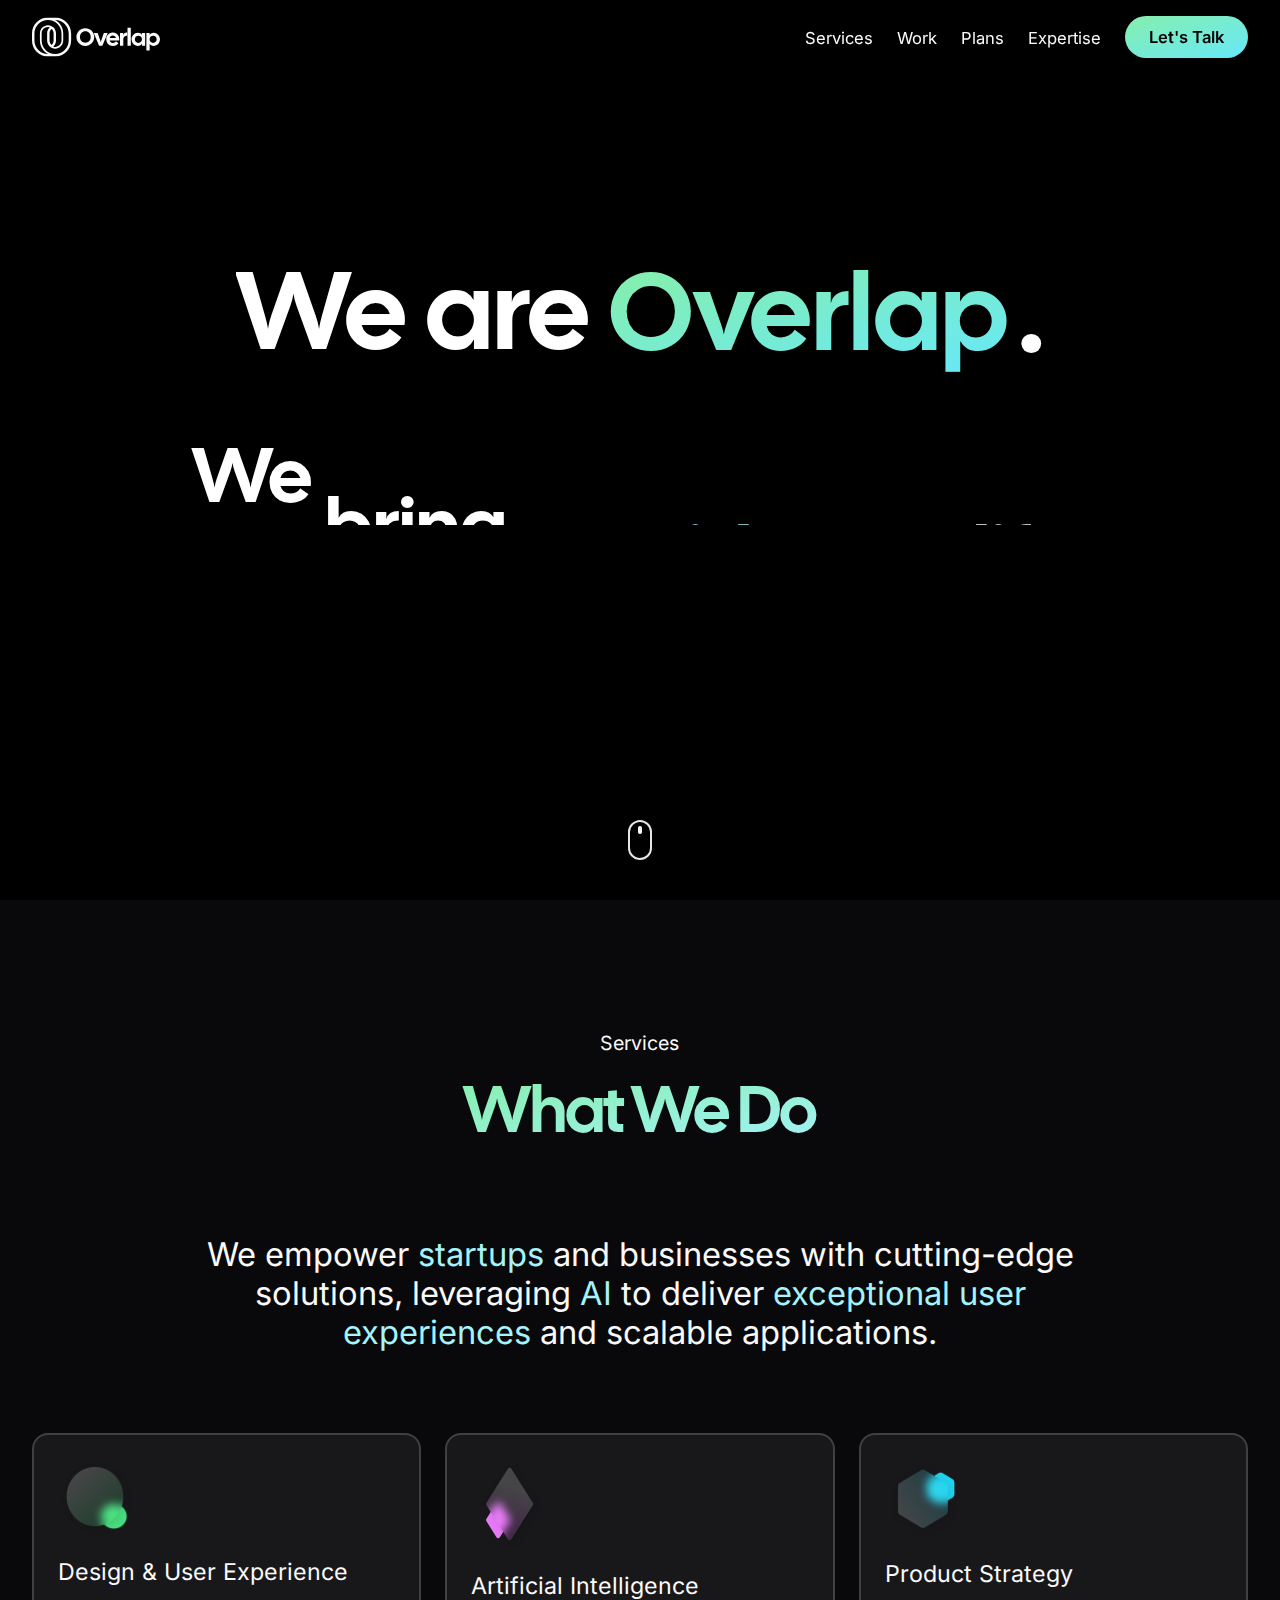
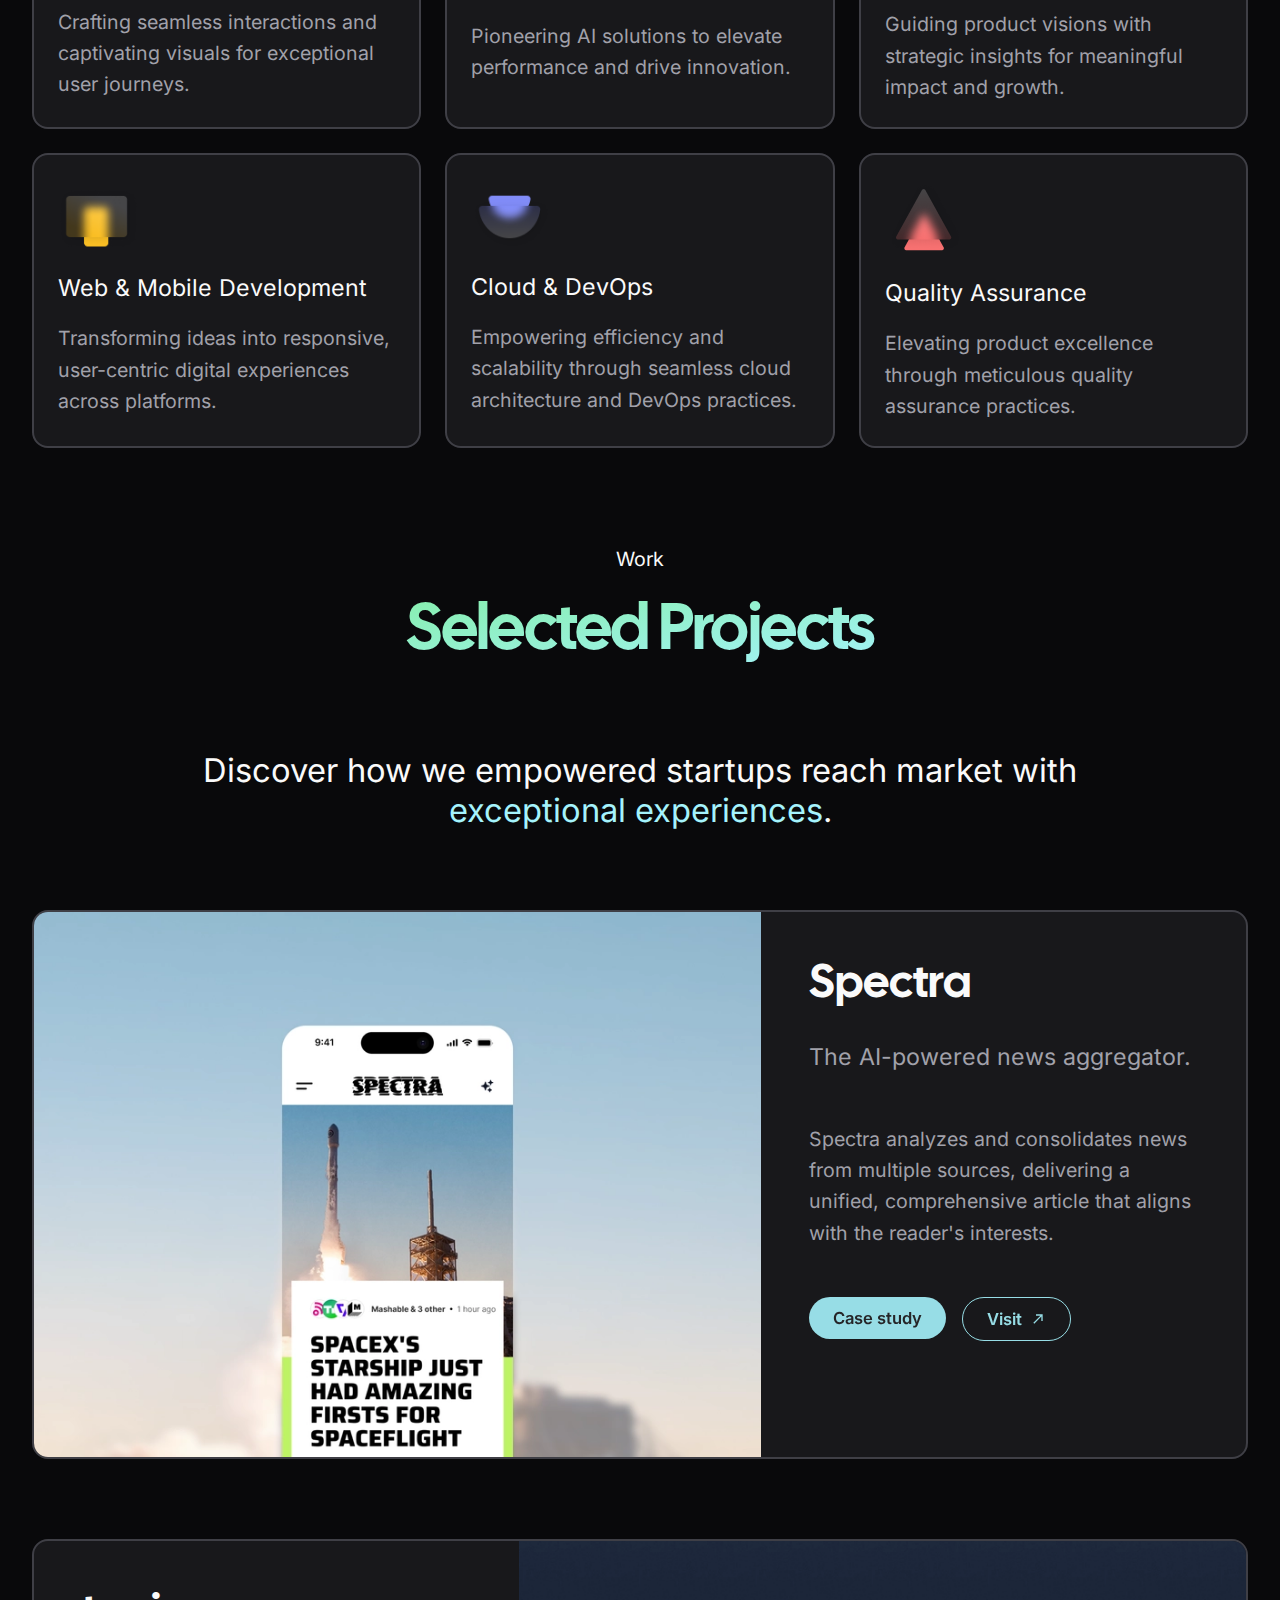
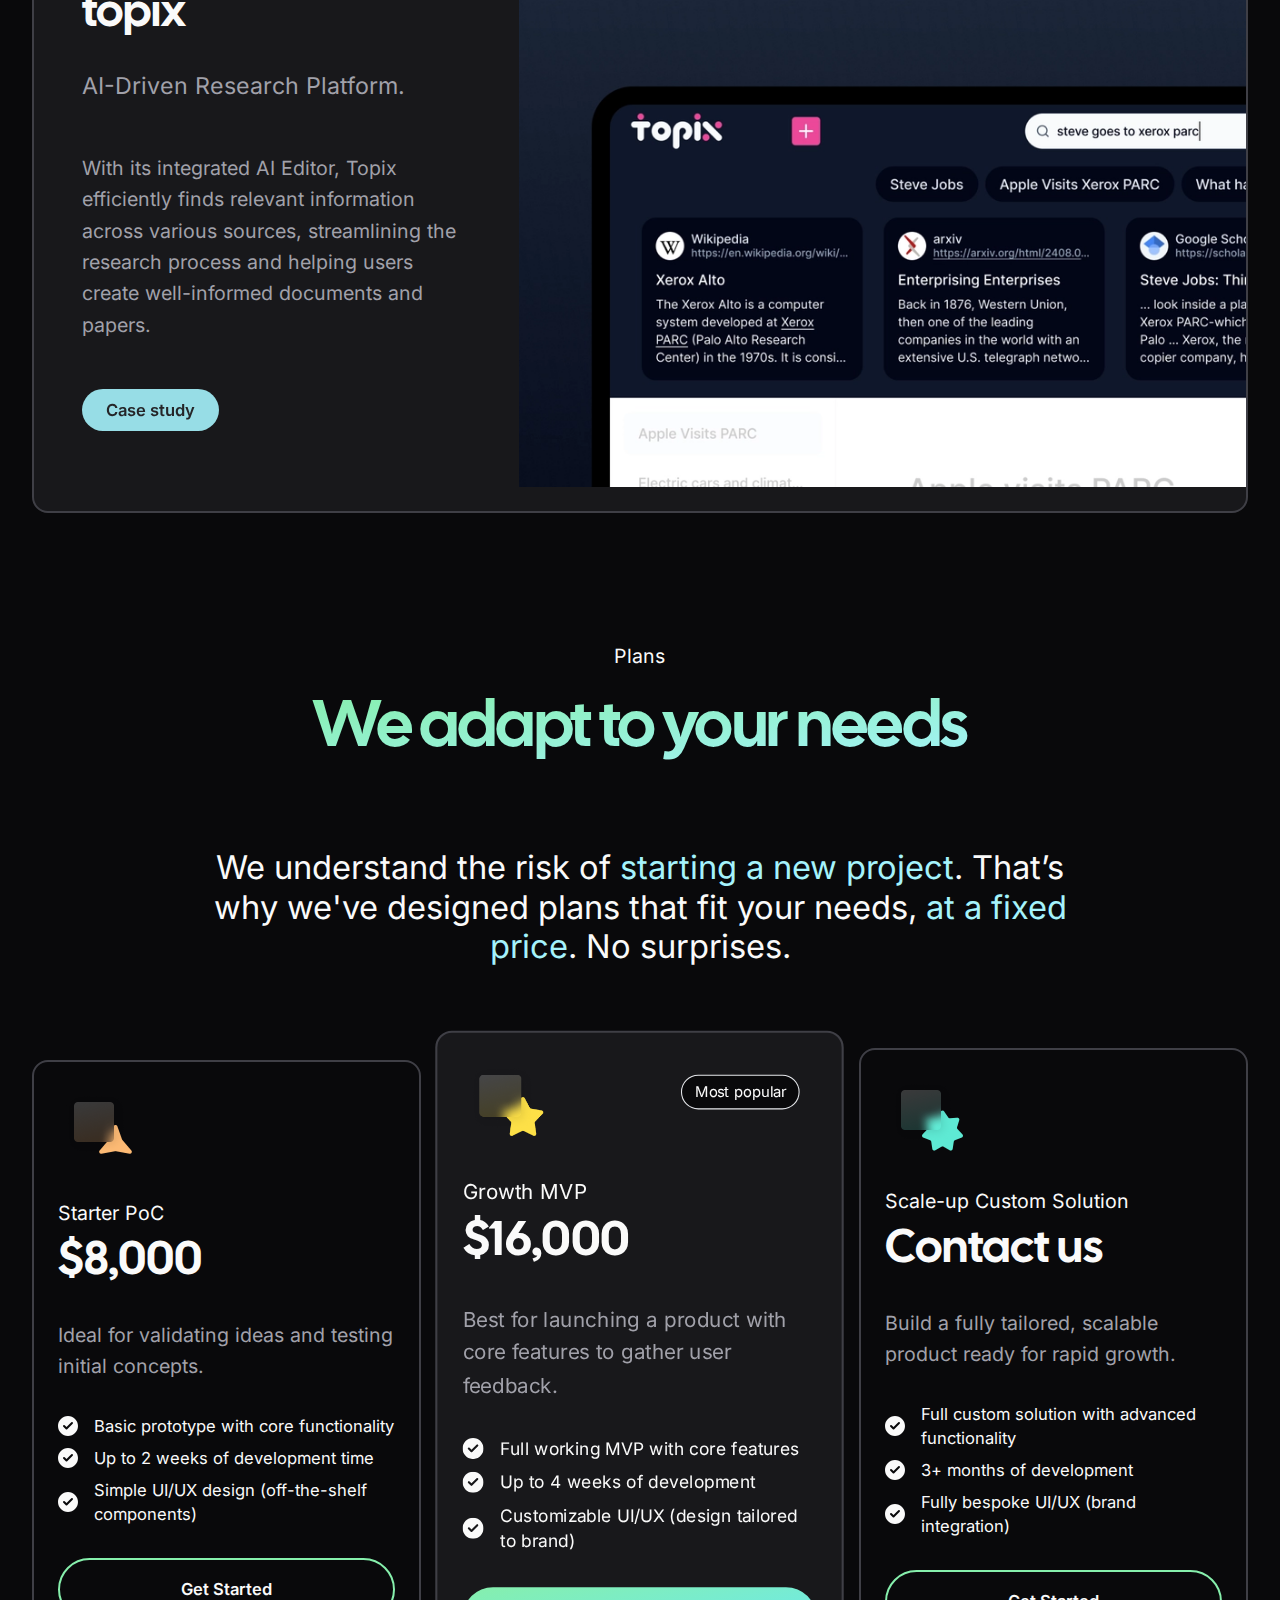
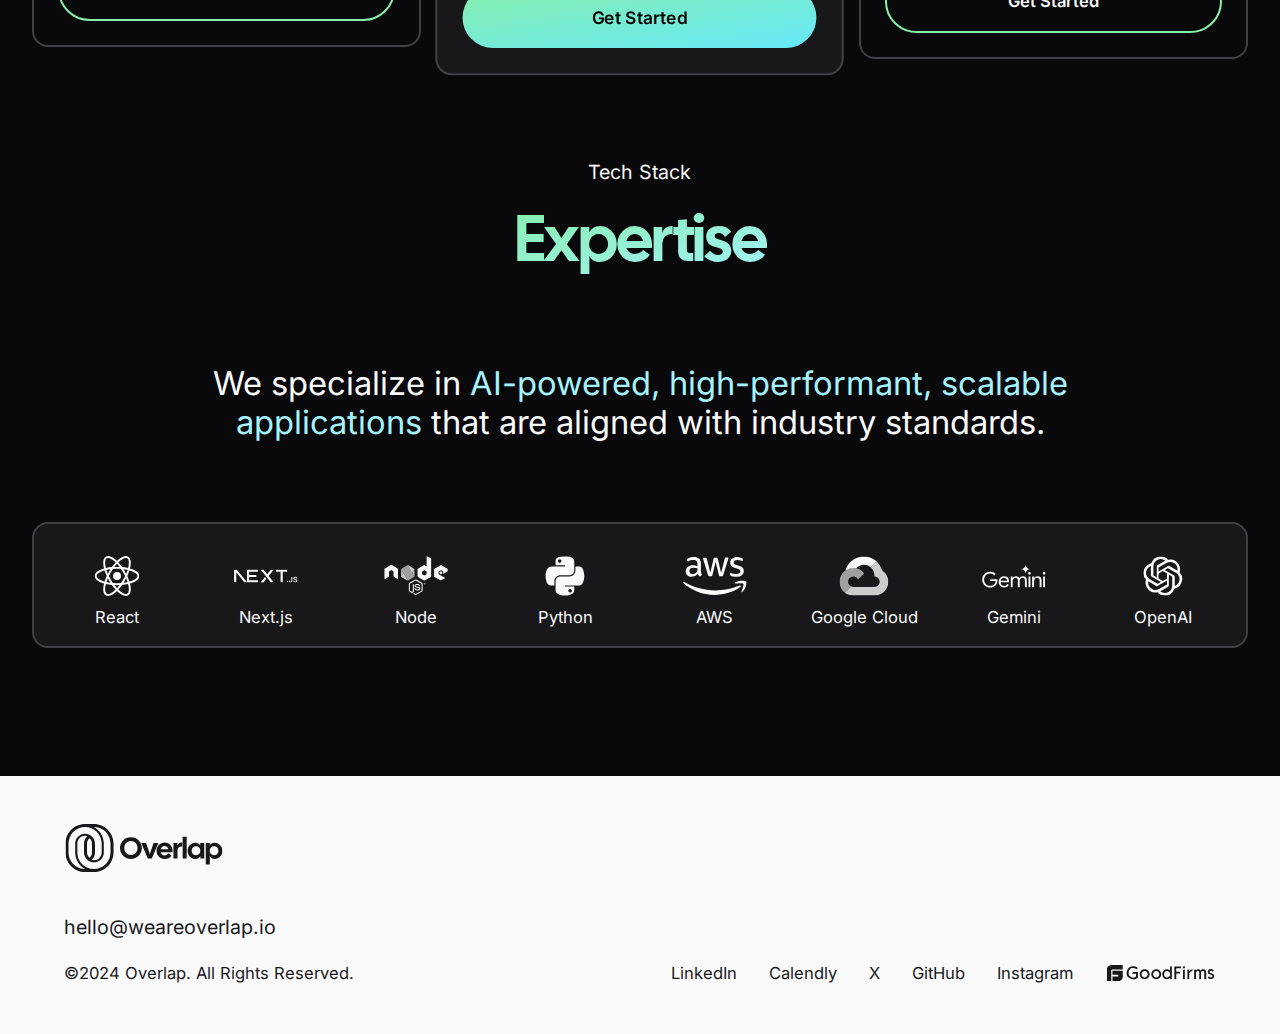
==== commit 5b7c17f9: "Update from https://github.com/WeAreOverlap/overlap-website/commit/096cb9d6cc7dbc22ee561149f0c578ea5" ====
--- a/index.html
+++ b/index.html
@@ -10,7 +10,7 @@
     gtag('js', new Date());
     gtag('config', id);
   })();
-})();</script><!-- initialize theme --><link rel="stylesheet" href="/_astro/index.CEKc_3fX.css">
+})();</script><!-- initialize theme --><link rel="stylesheet" href="/_astro/index.BvFRN5D4.css">
 <link rel="stylesheet" href="/_astro/index.By-Ryfor.css"><script type="module" src="/_astro/hoisted.oj2nRapv.js"></script><style>[data-astro-transition-scope="astro-ce2jlwca-1"] { view-transition-name: Spectra; }@layer astro { ::view-transition-old(Spectra) { 
 	animation-duration: 180ms;
 	animation-timing-function: cubic-bezier(0.76, 0, 0.24, 1);
@@ -212,9 +212,9 @@
 Case study
 </a> <a href="https://getspectra.app/" target="_blank" class="flex items-center gap-2 whitespace-nowrap rounded-full border border-primary px-6 py-2 text-center font-semibold text-primary opacity-90 text-sm hover:bg-primary hover:text-black hover:opacity-100 sm:flex" data-astro-cid-nrlfsdpt>
 Visit
-<svg width="1em" height="1em" viewBox="0 0 24 24" class="size-4" data-astro-cid-nrlfsdpt data-icon="mdi:arrow-top-right">  <symbol id="ai:mdi:arrow-top-right"><path fill="currentColor" d="M5 17.59L15.59 7H9V5h10v10h-2V8.41L6.41 19z"/></symbol><use xlink:href="#ai:mdi:arrow-top-right"></use>  </svg> </a> </div> </div> </article><article class="flex w-full flex-col rounded-2xl border-2 border-default bg-offset lg:flex-row lg:even:flex-row-reverse" data-astro-cid-nrlfsdpt> <div class="aspect-video h-full basis-3/5 lg:aspect-[4/3]" data-astro-cid-nrlfsdpt data-astro-transition-scope="astro-ce2jlwca-2"> <img src="/_astro/topix.Cl4N1OVD_ZvFVrs.webp" srcset="/_astro/topix.Cl4N1OVD_ZGGxA7.webp 800w, /_astro/topix.Cl4N1OVD_ZvFVrs.webp 1600w" class="h-full w-full" sizes="(min-width: 1024px) 33vw, (min-width: 768px) 50vw, 100vw" alt="A screenshot of topix" data-astro-cid-nrlfsdpt width="1600" height="1600" loading="lazy" decoding="async"> </div> <div class="flex basis-2/5 flex-col items-start p-8 md:p-12" data-astro-cid-nrlfsdpt> <h3 class="mb-7 text-4xl" data-astro-cid-nrlfsdpt> topix </h3> <p class="mb-4 text-offset text-lg lg:mb-12" data-astro-cid-nrlfsdpt>AI-Driven Research Platform.</p> <p class="text-md mb-4 text-offset lg:mb-12" data-astro-cid-nrlfsdpt>With its integrated AI Editor, Topix efficiently finds relevant information across various sources, streamlining the research process and helping users create well-informed documents and papers.</p> <span class="animate-pulse-fast rounded-full border border-primary px-6 py-2 text-center font-semibold text-primary opacity-100 duration-500 text-sm" data-astro-cid-nrlfsdpt>
-Coming soon
-</span> </div> </article> </div>  </section> <section id="plans" class="flex scroll-mt-24 flex-col items-center gap-8 md:gap-10 lg:gap-20"> <div class="flex flex-col items-center gap-4"> Plans <h2 class="gradient-text text-center font-extrabold tracking-tight text-6xl"> We adapt to your needs </h2> </div> <p class="max-w-4xl text-center text-2xl"> 
+<svg width="1em" height="1em" viewBox="0 0 24 24" class="size-4" data-astro-cid-nrlfsdpt data-icon="mdi:arrow-top-right">  <symbol id="ai:mdi:arrow-top-right"><path fill="currentColor" d="M5 17.59L15.59 7H9V5h10v10h-2V8.41L6.41 19z"/></symbol><use xlink:href="#ai:mdi:arrow-top-right"></use>  </svg> </a> </div> </div> </article><article class="flex w-full flex-col rounded-2xl border-2 border-default bg-offset lg:flex-row lg:even:flex-row-reverse" data-astro-cid-nrlfsdpt> <div class="aspect-video h-full basis-3/5 lg:aspect-[4/3]" data-astro-cid-nrlfsdpt data-astro-transition-scope="astro-ce2jlwca-2"> <img src="/_astro/topix.Cl4N1OVD_ZvFVrs.webp" srcset="/_astro/topix.Cl4N1OVD_ZGGxA7.webp 800w, /_astro/topix.Cl4N1OVD_ZvFVrs.webp 1600w" class="h-full w-full" sizes="(min-width: 1024px) 33vw, (min-width: 768px) 50vw, 100vw" alt="A screenshot of topix" data-astro-cid-nrlfsdpt width="1600" height="1600" loading="lazy" decoding="async"> </div> <div class="flex basis-2/5 flex-col items-start p-8 md:p-12" data-astro-cid-nrlfsdpt> <h3 class="mb-7 text-4xl" data-astro-cid-nrlfsdpt> topix </h3> <p class="mb-4 text-offset text-lg lg:mb-12" data-astro-cid-nrlfsdpt>AI-Driven Research Platform.</p> <p class="text-md mb-4 text-offset lg:mb-12" data-astro-cid-nrlfsdpt>With its integrated AI Editor, Topix efficiently finds relevant information across various sources, streamlining the research process and helping users create well-informed documents and papers.</p> <div class="mb-4 flex flex-col items-start gap-4 text-offset text-sm sm:flex-row lg:mb-8" data-astro-cid-nrlfsdpt> <a href="/work/topix/" class="items-center gap-2 whitespace-nowrap rounded-full bg-primary px-6 py-2 text-center font-semibold text-zinc-800 opacity-90 text-sm hover:bg-primary hover:text-black hover:opacity-100 sm:flex" data-astro-cid-nrlfsdpt>
+Case study
+</a>  </div> </div> </article> </div>  </section> <section id="plans" class="flex scroll-mt-24 flex-col items-center gap-8 md:gap-10 lg:gap-20"> <div class="flex flex-col items-center gap-4"> Plans <h2 class="gradient-text text-center font-extrabold tracking-tight text-6xl"> We adapt to your needs </h2> </div> <p class="max-w-4xl text-center text-2xl"> 
 We understand the risk of <span class="text-primary" data-astro-cid-7de5ralr>starting a new project</span>. That’s why we've designed plans that fit your needs, <span class="text-primary" data-astro-cid-7de5ralr>at a fixed price</span>. No surprises.
  </p>    <ul class="grid max-w-7xl grid-cols-1 items-center gap-6 lg:grid-cols-3" data-astro-cid-7de5ralr> <li class="" data-astro-cid-7de5ralr> <div class="relative flex cursor-default flex-col gap-8 rounded-2xl border-2 border-default bg-default p-6 transition duration-500 ease-in-out hover:scale-105 motion-reduce:transition-none motion-reduce:hover:transform-none" data-astro-cid-7de5ralr> <img src="/_astro/plan-icon--01.C4G4lva4.png" width="80" height="80" alt="An icon of Starter PoC" data-astro-cid-7de5ralr>  <div class="flex flex-col gap-2" data-astro-cid-7de5ralr> <p class="text-md" data-astro-cid-7de5ralr>Starter PoC</p> <p class="font-heading font-semibold text-4xl" data-astro-cid-7de5ralr>$8,000</p> </div> <p class="text-md text-offset" data-astro-cid-7de5ralr>Ideal for validating ideas and testing initial concepts.</p> <ul class="flex flex-col gap-2 text-sm" data-astro-cid-7de5ralr> <li class="flex items-center gap-4" data-astro-cid-7de5ralr> <svg width="1em" height="1em" viewBox="0 0 20 20" class="h-5 w-5" data-astro-cid-7de5ralr data-icon="plan-check">  <symbol id="ai:local:plan-check"><path fill="currentColor" fill-rule="evenodd" d="M10 0C4.477 0 0 4.477 0 10s4.477 10 10 10 10-4.477 10-10S15.523 0 10 0m4.707 7.707a1 1 0 0 0-1.414-1.414L8.5 11.086 6.707 9.293a1 1 0 0 0-1.414 1.414l2.5 2.5a1 1 0 0 0 1.414 0z" clip-rule="evenodd"/></symbol><use xlink:href="#ai:local:plan-check"></use>  </svg> <span class="flex-1 leading-6" data-astro-cid-7de5ralr>Basic prototype with core functionality</span> </li><li class="flex items-center gap-4" data-astro-cid-7de5ralr> <svg width="1em" height="1em" viewBox="0 0 20 20" class="h-5 w-5" data-astro-cid-7de5ralr data-icon="plan-check">  <use xlink:href="#ai:local:plan-check"></use>  </svg> <span class="flex-1 leading-6" data-astro-cid-7de5ralr>Up to 2 weeks of development time</span> </li><li class="flex items-center gap-4" data-astro-cid-7de5ralr> <svg width="1em" height="1em" viewBox="0 0 20 20" class="h-5 w-5" data-astro-cid-7de5ralr data-icon="plan-check">  <use xlink:href="#ai:local:plan-check"></use>  </svg> <span class="flex-1 leading-6" data-astro-cid-7de5ralr>Simple UI/UX design (off-the-shelf components)</span> </li> </ul> <a class="rounded-full border-2 border-secondary px-6 py-2 text-center font-semibold text-default text-sm hover:text-secondary py-4" aria-label="Get Started" href="mailto:hello@weareoverlap.io?subject=Get Me Started with Starter PoC" target="_blank"> Get Started </a> </div> </li><li class="z-10" data-astro-cid-7de5ralr> <div class="relative flex cursor-default flex-col gap-8 rounded-2xl border-2 border-default bg-default p-6 transition duration-500 ease-in-out hover:scale-105 motion-reduce:transition-none motion-reduce:hover:transform-none !bg-offset lg:scale-105 lg:hover:scale-110" data-astro-cid-7de5ralr> <img src="/_astro/plan-icon--02.CLIgZT7j.png" width="80" height="80" alt="An icon of Growth MVP" data-astro-cid-7de5ralr> <p class="border-offset absolute right-10 top-10 rounded-full border bg-default px-3 py-1 text-xs" data-astro-cid-7de5ralr>
 Most popular
--- a/_astro/index.BvFRN5D4.css
+++ b/_astro/index.BvFRN5D4.css
@@ -0,0 +1 @@
+*,:before,:after{--tw-border-spacing-x:0;--tw-border-spacing-y:0;--tw-translate-x:0;--tw-translate-y:0;--tw-rotate:0;--tw-skew-x:0;--tw-skew-y:0;--tw-scale-x:1;--tw-scale-y:1;--tw-pan-x: ;--tw-pan-y: ;--tw-pinch-zoom: ;--tw-scroll-snap-strictness:proximity;--tw-gradient-from-position: ;--tw-gradient-via-position: ;--tw-gradient-to-position: ;--tw-ordinal: ;--tw-slashed-zero: ;--tw-numeric-figure: ;--tw-numeric-spacing: ;--tw-numeric-fraction: ;--tw-ring-inset: ;--tw-ring-offset-width:0px;--tw-ring-offset-color:#fff;--tw-ring-color:rgb(59 130 246 / .5);--tw-ring-offset-shadow:0 0 #0000;--tw-ring-shadow:0 0 #0000;--tw-shadow:0 0 #0000;--tw-shadow-colored:0 0 #0000;--tw-blur: ;--tw-brightness: ;--tw-contrast: ;--tw-grayscale: ;--tw-hue-rotate: ;--tw-invert: ;--tw-saturate: ;--tw-sepia: ;--tw-drop-shadow: ;--tw-backdrop-blur: ;--tw-backdrop-brightness: ;--tw-backdrop-contrast: ;--tw-backdrop-grayscale: ;--tw-backdrop-hue-rotate: ;--tw-backdrop-invert: ;--tw-backdrop-opacity: ;--tw-backdrop-saturate: ;--tw-backdrop-sepia: ;--tw-contain-size: ;--tw-contain-layout: ;--tw-contain-paint: ;--tw-contain-style: }::backdrop{--tw-border-spacing-x:0;--tw-border-spacing-y:0;--tw-translate-x:0;--tw-translate-y:0;--tw-rotate:0;--tw-skew-x:0;--tw-skew-y:0;--tw-scale-x:1;--tw-scale-y:1;--tw-pan-x: ;--tw-pan-y: ;--tw-pinch-zoom: ;--tw-scroll-snap-strictness:proximity;--tw-gradient-from-position: ;--tw-gradient-via-position: ;--tw-gradient-to-position: ;--tw-ordinal: ;--tw-slashed-zero: ;--tw-numeric-figure: ;--tw-numeric-spacing: ;--tw-numeric-fraction: ;--tw-ring-inset: ;--tw-ring-offset-width:0px;--tw-ring-offset-color:#fff;--tw-ring-color:rgb(59 130 246 / .5);--tw-ring-offset-shadow:0 0 #0000;--tw-ring-shadow:0 0 #0000;--tw-shadow:0 0 #0000;--tw-shadow-colored:0 0 #0000;--tw-blur: ;--tw-brightness: ;--tw-contrast: ;--tw-grayscale: ;--tw-hue-rotate: ;--tw-invert: ;--tw-saturate: ;--tw-sepia: ;--tw-drop-shadow: ;--tw-backdrop-blur: ;--tw-backdrop-brightness: ;--tw-backdrop-contrast: ;--tw-backdrop-grayscale: ;--tw-backdrop-hue-rotate: ;--tw-backdrop-invert: ;--tw-backdrop-opacity: ;--tw-backdrop-saturate: ;--tw-backdrop-sepia: ;--tw-contain-size: ;--tw-contain-layout: ;--tw-contain-paint: ;--tw-contain-style: }*,:before,:after{box-sizing:border-box;border-width:0;border-style:solid;border-color:#e5e7eb}:before,:after{--tw-content:""}html,:host{line-height:1.5;-webkit-text-size-adjust:100%;-moz-tab-size:4;-o-tab-size:4;tab-size:4;font-family:Inter Variable,ui-sans-serif,system-ui,sans-serif,"Apple Color Emoji","Segoe UI Emoji",Segoe UI Symbol,"Noto Color Emoji";font-feature-settings:normal;font-variation-settings:normal;-webkit-tap-highlight-color:transparent}body{margin:0;line-height:inherit}hr{height:0;color:inherit;border-top-width:1px}abbr:where([title]){-webkit-text-decoration:underline dotted;text-decoration:underline dotted}h1,h2,h3,h4,h5,h6{font-size:inherit;font-weight:inherit}a{color:inherit;text-decoration:inherit}b,strong{font-weight:bolder}code,kbd,samp,pre{font-family:ui-monospace,SFMono-Regular,Menlo,Monaco,Consolas,Liberation Mono,Courier New,monospace;font-feature-settings:normal;font-variation-settings:normal;font-size:1em}small{font-size:80%}sub,sup{font-size:75%;line-height:0;position:relative;vertical-align:baseline}sub{bottom:-.25em}sup{top:-.5em}table{text-indent:0;border-color:inherit;border-collapse:collapse}button,input,optgroup,select,textarea{font-family:inherit;font-feature-settings:inherit;font-variation-settings:inherit;font-size:100%;font-weight:inherit;line-height:inherit;letter-spacing:inherit;color:inherit;margin:0;padding:0}button,select{text-transform:none}button,input:where([type=button]),input:where([type=reset]),input:where([type=submit]){-webkit-appearance:button;background-color:transparent;background-image:none}:-moz-focusring{outline:auto}:-moz-ui-invalid{box-shadow:none}progress{vertical-align:baseline}::-webkit-inner-spin-button,::-webkit-outer-spin-button{height:auto}[type=search]{-webkit-appearance:textfield;outline-offset:-2px}::-webkit-search-decoration{-webkit-appearance:none}::-webkit-file-upload-button{-webkit-appearance:button;font:inherit}summary{display:list-item}blockquote,dl,dd,h1,h2,h3,h4,h5,h6,hr,figure,p,pre{margin:0}fieldset{margin:0;padding:0}legend{padding:0}ol,ul,menu{list-style:none;margin:0;padding:0}dialog{padding:0}textarea{resize:vertical}input::-moz-placeholder,textarea::-moz-placeholder{opacity:1;color:#9ca3af}input::placeholder,textarea::placeholder{opacity:1;color:#9ca3af}button,[role=button]{cursor:pointer}:disabled{cursor:default}img,svg,video,canvas,audio,iframe,embed,object{display:block;vertical-align:middle}img,video{max-width:100%;height:auto}[hidden]{display:none}.container{width:100%}@media (min-width:640px){.container{max-width:640px}}@media (min-width:768px){.container{max-width:768px}}@media (min-width:1024px){.container{max-width:1024px}}@media (min-width:1280px){.container{max-width:1280px}}@media (min-width:1536px){.container{max-width:1536px}}.sr-only{position:absolute;width:1px;height:1px;padding:0;margin:-1px;overflow:hidden;clip:rect(0,0,0,0);white-space:nowrap;border-width:0}.fixed{position:fixed}.absolute{position:absolute}.relative{position:relative}.inset-0{inset:0}.bottom-10{bottom:2.5rem}.left-1\/2{left:50%}.right-10{right:2.5rem}.right-4{right:1rem}.top-0{top:0}.top-1\/2{top:50%}.top-10{top:2.5rem}.z-10{z-index:10}.z-20{z-index:20}.m-0{margin:0}.m-auto{margin:auto}.-ml-12{margin-left:-3rem}.-mr-3{margin-right:-.75rem}.mb-10{margin-bottom:2.5rem}.mb-4{margin-bottom:1rem}.mb-7{margin-bottom:1.75rem}.mb-8{margin-bottom:2rem}.ml-0{margin-left:0}.ml-auto{margin-left:auto}.mt-1{margin-top:.25rem}.mt-20{margin-top:5rem}.block{display:block}.inline-block{display:inline-block}.inline{display:inline}.flex{display:flex}.table{display:table}.grid{display:grid}.hidden{display:none}.aspect-video{aspect-ratio:16/9}.size-16{width:4rem;height:4rem}.size-32{width:8rem;height:8rem}.size-4{width:1rem;height:1rem}.size-6{width:1.5rem;height:1.5rem}.size-8{width:2rem;height:2rem}.h-10{height:2.5rem}.h-12{height:3rem}.h-2{height:.5rem}.h-4{height:1rem}.h-5{height:1.25rem}.h-60{height:15rem}.h-\[200px\]{height:200px}.h-\[250px\]{height:250px}.h-full{height:100%}.min-h-36{min-height:9rem}.w-1{width:.25rem}.w-16{width:4rem}.w-32{width:8rem}.w-40{width:10rem}.w-5{width:1.25rem}.w-6{width:1.5rem}.w-full{width:100%}.max-w-4xl{max-width:56rem}.max-w-6xl{max-width:72rem}.max-w-7xl{max-width:80rem}.flex-1{flex:1 1 0%}.basis-2\/5{flex-basis:40%}.basis-2\/6{flex-basis:33.333333%}.basis-3\/5{flex-basis:60%}.basis-4\/6{flex-basis:66.666667%}.origin-\[right_center\]{transform-origin:right center}.-translate-x-1\/2{--tw-translate-x:-50%;transform:translate(var(--tw-translate-x),var(--tw-translate-y)) rotate(var(--tw-rotate)) skew(var(--tw-skew-x)) skewY(var(--tw-skew-y)) scaleX(var(--tw-scale-x)) scaleY(var(--tw-scale-y))}.-translate-y-1\/2{--tw-translate-y:-50%;transform:translate(var(--tw-translate-x),var(--tw-translate-y)) rotate(var(--tw-rotate)) skew(var(--tw-skew-x)) skewY(var(--tw-skew-y)) scaleX(var(--tw-scale-x)) scaleY(var(--tw-scale-y))}.translate-x-\[-50\%\]{--tw-translate-x:-50%;transform:translate(var(--tw-translate-x),var(--tw-translate-y)) rotate(var(--tw-rotate)) skew(var(--tw-skew-x)) skewY(var(--tw-skew-y)) scaleX(var(--tw-scale-x)) scaleY(var(--tw-scale-y))}.translate-y-\[-50\%\]{--tw-translate-y:-50%;transform:translate(var(--tw-translate-x),var(--tw-translate-y)) rotate(var(--tw-rotate)) skew(var(--tw-skew-x)) skewY(var(--tw-skew-y)) scaleX(var(--tw-scale-x)) scaleY(var(--tw-scale-y))}.translate-y-full{--tw-translate-y:100%;transform:translate(var(--tw-translate-x),var(--tw-translate-y)) rotate(var(--tw-rotate)) skew(var(--tw-skew-x)) skewY(var(--tw-skew-y)) scaleX(var(--tw-scale-x)) scaleY(var(--tw-scale-y))}.scale-0{--tw-scale-x:0;--tw-scale-y:0;transform:translate(var(--tw-translate-x),var(--tw-translate-y)) rotate(var(--tw-rotate)) skew(var(--tw-skew-x)) skewY(var(--tw-skew-y)) scaleX(var(--tw-scale-x)) scaleY(var(--tw-scale-y))}.scale-110{--tw-scale-x:1.1;--tw-scale-y:1.1;transform:translate(var(--tw-translate-x),var(--tw-translate-y)) rotate(var(--tw-rotate)) skew(var(--tw-skew-x)) skewY(var(--tw-skew-y)) scaleX(var(--tw-scale-x)) scaleY(var(--tw-scale-y))}.transform{transform:translate(var(--tw-translate-x),var(--tw-translate-y)) rotate(var(--tw-rotate)) skew(var(--tw-skew-x)) skewY(var(--tw-skew-y)) scaleX(var(--tw-scale-x)) scaleY(var(--tw-scale-y))}@keyframes pulse{50%{opacity:.5}}.animate-pulse-fast{animation:pulse 1s cubic-bezier(.4,0,.6,1) infinite}.cursor-default{cursor:default}.cursor-pointer{cursor:pointer}.scroll-mt-24{scroll-margin-top:6rem}.grid-cols-1{grid-template-columns:repeat(1,minmax(0,1fr))}.grid-cols-2{grid-template-columns:repeat(2,minmax(0,1fr))}.flex-row{flex-direction:row}.flex-col{flex-direction:column}.flex-wrap{flex-wrap:wrap}.place-items-center{place-items:center}.items-start{align-items:flex-start}.items-center{align-items:center}.justify-start{justify-content:flex-start}.justify-center{justify-content:center}.justify-between{justify-content:space-between}.justify-items-end{justify-items:end}.gap-10{gap:2.5rem}.gap-12{gap:3rem}.gap-2{gap:.5rem}.gap-3{gap:.75rem}.gap-4{gap:1rem}.gap-6{gap:1.5rem}.gap-8{gap:2rem}.space-y-12>:not([hidden])~:not([hidden]){--tw-space-y-reverse:0;margin-top:calc(3rem*calc(1 - var(--tw-space-y-reverse)));margin-bottom:calc(3rem*var(--tw-space-y-reverse))}.space-y-2>:not([hidden])~:not([hidden]){--tw-space-y-reverse:0;margin-top:calc(.5rem*calc(1 - var(--tw-space-y-reverse)));margin-bottom:calc(.5rem*var(--tw-space-y-reverse))}.space-y-8>:not([hidden])~:not([hidden]){--tw-space-y-reverse:0;margin-top:calc(2rem*calc(1 - var(--tw-space-y-reverse)));margin-bottom:calc(2rem*var(--tw-space-y-reverse))}.self-end{align-self:flex-end}.self-center{align-self:center}.overflow-hidden{overflow:hidden}.overflow-clip{overflow:clip}.overflow-visible{overflow:visible}.overflow-x-hidden{overflow-x:hidden}.whitespace-nowrap{white-space:nowrap}.rounded-2xl{border-radius:1rem}.rounded-full{border-radius:9999px}.border{border-width:1px}.border-2{border-width:2px}.border-b{border-bottom-width:1px}.border-b-\[100px\]{border-bottom-width:100px}.border-\[var\(--color-primary\)\]{border-color:var(--color-primary)}.border-current{border-color:currentColor}.border-default{border-color:var(--color-border)}.border-primary{border-color:var(--color-primary)}.border-secondary{border-color:var(--color-secondary)}.border-transparent{border-color:transparent}.\!bg-offset{background-color:var(--color-background-offset)!important}.bg-black{--tw-bg-opacity:1;background-color:rgb(0 0 0/var(--tw-bg-opacity))}.bg-default{background-color:var(--color-background)}.bg-header{background-color:var(--color-background-header)}.bg-lime-300{--tw-bg-opacity:1;background-color:rgb(190 242 100/var(--tw-bg-opacity))}.bg-offset{background-color:var(--color-background-offset)}.bg-pink-300{--tw-bg-opacity:1;background-color:rgb(249 168 212/var(--tw-bg-opacity))}.bg-primary{background-color:var(--color-primary)}.bg-slate-950{--tw-bg-opacity:1;background-color:rgb(2 6 23/var(--tw-bg-opacity))}.bg-white{--tw-bg-opacity:1;background-color:rgb(255 255 255/var(--tw-bg-opacity))}.bg-gradient-to-br{background-image:linear-gradient(to bottom right,var(--tw-gradient-stops))}.from-green-300{--tw-gradient-from:#86efac var(--tw-gradient-from-position);--tw-gradient-to:rgb(134 239 172 / 0) var(--tw-gradient-to-position);--tw-gradient-stops:var(--tw-gradient-from), var(--tw-gradient-to)}.to-cyan-300{--tw-gradient-to:#67e8f9 var(--tw-gradient-to-position)}.bg-cover{background-size:cover}.object-cover{-o-object-fit:cover;object-fit:cover}.p-6{padding:1.5rem}.p-8{padding:2rem}.px-10{padding-left:2.5rem;padding-right:2.5rem}.px-3{padding-left:.75rem;padding-right:.75rem}.px-4{padding-left:1rem;padding-right:1rem}.px-5{padding-left:1.25rem;padding-right:1.25rem}.px-6{padding-left:1.5rem;padding-right:1.5rem}.px-8{padding-left:2rem;padding-right:2rem}.py-1{padding-top:.25rem;padding-bottom:.25rem}.py-10{padding-top:2.5rem;padding-bottom:2.5rem}.py-16{padding-top:4rem;padding-bottom:4rem}.py-2{padding-top:.5rem;padding-bottom:.5rem}.py-20{padding-top:5rem;padding-bottom:5rem}.py-4{padding-top:1rem;padding-bottom:1rem}.py-6{padding-top:1.5rem;padding-bottom:1.5rem}.pb-4{padding-bottom:1rem}.pr-1{padding-right:.25rem}.pt-20{padding-top:5rem}.pt-4{padding-top:1rem}.pt-8{padding-top:2rem}.text-left{text-align:left}.text-center{text-align:center}.text-right{text-align:right}.align-middle{vertical-align:middle}.font-heading{font-family:CalSans-SemiBold,ui-sans-serif,system-ui,sans-serif,"Apple Color Emoji","Segoe UI Emoji",Segoe UI Symbol,"Noto Color Emoji"}.font-bold{font-weight:700}.font-extrabold{font-weight:800}.font-semibold{font-weight:600}.uppercase{text-transform:uppercase}.leading-6{line-height:1.5rem}.tracking-tight{letter-spacing:-.025em}.text-black{--tw-text-opacity:1;color:rgb(0 0 0/var(--tw-text-opacity))}.text-default{color:var(--color-text)}.text-lime-300{--tw-text-opacity:1;color:rgb(190 242 100/var(--tw-text-opacity))}.text-offset{color:var(--color-text-offset)}.text-pink-300{--tw-text-opacity:1;color:rgb(249 168 212/var(--tw-text-opacity))}.text-primary{color:var(--color-primary)}.text-white{--tw-text-opacity:1;color:rgb(255 255 255/var(--tw-text-opacity))}.text-zinc-800{--tw-text-opacity:1;color:rgb(39 39 42/var(--tw-text-opacity))}.opacity-100{opacity:1}.opacity-40{opacity:.4}.opacity-90{opacity:.9}.transition{transition-property:color,background-color,border-color,text-decoration-color,fill,stroke,opacity,box-shadow,transform,filter,-webkit-backdrop-filter;transition-property:color,background-color,border-color,text-decoration-color,fill,stroke,opacity,box-shadow,transform,filter,backdrop-filter;transition-property:color,background-color,border-color,text-decoration-color,fill,stroke,opacity,box-shadow,transform,filter,backdrop-filter,-webkit-backdrop-filter;transition-timing-function:cubic-bezier(.4,0,.2,1);transition-duration:.15s}.transition-all{transition-property:all;transition-timing-function:cubic-bezier(.4,0,.2,1);transition-duration:.15s}.duration-500{transition-duration:.5s}.ease-in-out{transition-timing-function:cubic-bezier(.4,0,.2,1)}.text-xs{font-size:clamp(.8680555555555557rem,calc(.8680555555555557rem + ((.8888888888888888 - .8680555555555557)*((100vw - 20rem)/(96 - 20)))),.8888888888888888rem);line-height:1.6}.text-sm{font-size:clamp(1rem,calc(1rem + ((1.0416666666666667 - 1)*((100vw - 20rem)/(96 - 20)))),1.0416666666666667rem);line-height:1.6}.text-base{font-size:clamp(1.125rem,calc(1.125rem + ((1.25 - 1.125)*((100vw - 20rem)/(96 - 20)))),1.25rem);line-height:1.6}.text-lg{font-size:clamp(1.265625rem,calc(1.265625rem + ((1.5 - 1.265625)*((100vw - 20rem)/(96 - 20)))),1.5rem);line-height:1.6}.text-xl{font-size:clamp(1.423828125rem,calc(1.423828125rem + ((1.7999999999999998 - 1.423828125)*((100vw - 20rem)/(96 - 20)))),1.7999999999999998rem);line-height:1.2}.text-2xl{font-size:clamp(1.601806640625rem,calc(1.601806640625rem + ((2.1599999999999997 - 1.601806640625)*((100vw - 20rem)/(96 - 20)))),2.1599999999999997rem);line-height:1.2}.text-4xl{font-size:clamp(2.0272865295410156rem,calc(2.0272865295410156rem + ((3.1103999999999994 - 2.0272865295410156)*((100vw - 20rem)/(96 - 20)))),3.1103999999999994rem);line-height:1.1}.text-5xl{font-size:clamp(2.2806973457336426rem,calc(2.2806973457336426rem + ((3.732479999999999 - 2.2806973457336426)*((100vw - 20rem)/(96 - 20)))),3.732479999999999rem);line-height:1.1}.text-6xl{font-size:clamp(2.565784513950348rem,calc(2.565784513950348rem + ((4.478975999999999 - 2.565784513950348)*((100vw - 20rem)/(96 - 20)))),4.478975999999999rem);line-height:1.1}.text-7xl{font-size:clamp(2.8865075781941414rem,calc(2.8865075781941414rem + ((5.374771199999998 - 2.8865075781941414)*((100vw - 20rem)/(96 - 20)))),5.374771199999998rem);line-height:1}.\*\:text-sm>*{font-size:clamp(1rem,calc(1rem + ((1.0416666666666667 - 1)*((100vw - 20rem)/(96 - 20)))),1.0416666666666667rem);line-height:1.6}.selection\:bg-current ::-moz-selection{background-color:currentColor}.selection\:bg-current ::selection{background-color:currentColor}.selection\:bg-secondary ::-moz-selection{background-color:var(--color-secondary)}.selection\:bg-secondary ::selection{background-color:var(--color-secondary)}.selection\:text-white ::-moz-selection{--tw-text-opacity:1;color:rgb(255 255 255/var(--tw-text-opacity))}.selection\:text-white ::selection{--tw-text-opacity:1;color:rgb(255 255 255/var(--tw-text-opacity))}.selection\:bg-current::-moz-selection{background-color:currentColor}.selection\:bg-current::selection{background-color:currentColor}.selection\:bg-secondary::-moz-selection{background-color:var(--color-secondary)}.selection\:bg-secondary::selection{background-color:var(--color-secondary)}.selection\:text-white::-moz-selection{--tw-text-opacity:1;color:rgb(255 255 255/var(--tw-text-opacity))}.selection\:text-white::selection{--tw-text-opacity:1;color:rgb(255 255 255/var(--tw-text-opacity))}.after\:-mt-6:after{content:var(--tw-content);margin-top:-1.5rem}.after\:block:after{content:var(--tw-content);display:block}.after\:h-4:after{content:var(--tw-content);height:1rem}.after\:h-6:after{content:var(--tw-content);height:1.5rem}.after\:w-12:after{content:var(--tw-content);width:3rem}.after\:w-full:after{content:var(--tw-content);width:100%}.after\:border-b-4:after{content:var(--tw-content);border-bottom-width:4px}.after\:border-current:after{content:var(--tw-content);border-color:currentColor}.after\:bg-lime-900:after{content:var(--tw-content);--tw-bg-opacity:1;background-color:rgb(54 83 20/var(--tw-bg-opacity))}.after\:content-\[\'\'\]:after{--tw-content:"";content:var(--tw-content)}.hover\:scale-105:hover{--tw-scale-x:1.05;--tw-scale-y:1.05;transform:translate(var(--tw-translate-x),var(--tw-translate-y)) rotate(var(--tw-rotate)) skew(var(--tw-skew-x)) skewY(var(--tw-skew-y)) scaleX(var(--tw-scale-x)) scaleY(var(--tw-scale-y))}.hover\:bg-primary:hover{background-color:var(--color-primary)}.hover\:\!text-default:hover{color:var(--color-text)!important}.hover\:text-black:hover{--tw-text-opacity:1;color:rgb(0 0 0/var(--tw-text-opacity))}.hover\:text-secondary:hover{color:var(--color-secondary)}.hover\:opacity-100:hover{opacity:1}.hover\:opacity-90:hover{opacity:.9}@media (prefers-reduced-motion:no-preference){.motion-safe\:scroll-smooth{scroll-behavior:smooth}}@media (prefers-reduced-motion:reduce){.motion-reduce\:transition-none{transition-property:none}.motion-reduce\:hover\:transform-none:hover{transform:none}}@media (min-width:640px){.sm\:relative{position:relative}.sm\:left-auto{left:auto}.sm\:mb-20{margin-bottom:5rem}.sm\:block{display:block}.sm\:flex{display:flex}.sm\:hidden{display:none}.sm\:basis-1\/2{flex-basis:50%}.sm\:transform-none{transform:none}.sm\:grid-cols-2{grid-template-columns:repeat(2,minmax(0,1fr))}.sm\:grid-cols-4{grid-template-columns:repeat(4,minmax(0,1fr))}.sm\:flex-row{flex-direction:row}.sm\:gap-0{gap:0}.sm\:gap-6{gap:1.5rem}.sm\:self-center{align-self:center}.sm\:px-10{padding-left:2.5rem;padding-right:2.5rem}.sm\:py-20{padding-top:5rem;padding-bottom:5rem}.sm\:text-base{font-size:clamp(1.125rem,calc(1.125rem + ((1.25 - 1.125)*((100vw - 20rem)/(96 - 20)))),1.25rem);line-height:1.6}.sm\:text-4xl{font-size:clamp(2.0272865295410156rem,calc(2.0272865295410156rem + ((3.1103999999999994 - 2.0272865295410156)*((100vw - 20rem)/(96 - 20)))),3.1103999999999994rem);line-height:1.1}.sm\:text-6xl{font-size:clamp(2.565784513950348rem,calc(2.565784513950348rem + ((4.478975999999999 - 2.565784513950348)*((100vw - 20rem)/(96 - 20)))),4.478975999999999rem);line-height:1.1}.after\:sm\:block:after{content:var(--tw-content);display:block}.after\:sm\:h-6:after{content:var(--tw-content);height:1.5rem}}@media (min-width:768px){.md\:mb-0{margin-bottom:0}.md\:block{display:block}.md\:h-\[300px\]{height:300px}.md\:grid-cols-2{grid-template-columns:repeat(2,minmax(0,1fr))}.md\:grid-cols-8{grid-template-columns:repeat(8,minmax(0,1fr))}.md\:flex-row{flex-direction:row}.md\:flex-col{flex-direction:column}.md\:items-end{align-items:flex-end}.md\:gap-10{gap:2.5rem}.md\:space-y-16>:not([hidden])~:not([hidden]){--tw-space-y-reverse:0;margin-top:calc(4rem*calc(1 - var(--tw-space-y-reverse)));margin-bottom:calc(4rem*var(--tw-space-y-reverse))}.md\:p-12{padding:3rem}.md\:px-6{padding-left:1.5rem;padding-right:1.5rem}.md\:py-24{padding-top:6rem;padding-bottom:6rem}.md\:pt-8{padding-top:2rem}.md\:text-5xl{font-size:clamp(2.2806973457336426rem,calc(2.2806973457336426rem + ((3.732479999999999 - 2.2806973457336426)*((100vw - 20rem)/(96 - 20)))),3.732479999999999rem);line-height:1.1}.md\:text-7xl{font-size:clamp(2.8865075781941414rem,calc(2.8865075781941414rem + ((5.374771199999998 - 2.8865075781941414)*((100vw - 20rem)/(96 - 20)))),5.374771199999998rem);line-height:1}}@media (min-width:1024px){.lg\:order-last{order:9999}.lg\:mb-12{margin-bottom:3rem}.lg\:mb-8{margin-bottom:2rem}.lg\:aspect-\[4\/3\]{aspect-ratio:4/3}.lg\:h-\[400px\]{height:400px}.lg\:scale-105{--tw-scale-x:1.05;--tw-scale-y:1.05;transform:translate(var(--tw-translate-x),var(--tw-translate-y)) rotate(var(--tw-rotate)) skew(var(--tw-skew-x)) skewY(var(--tw-skew-y)) scaleX(var(--tw-scale-x)) scaleY(var(--tw-scale-y))}.lg\:grid-cols-3{grid-template-columns:repeat(3,minmax(0,1fr))}.lg\:flex-row{flex-direction:row}.lg\:gap-20{gap:5rem}.lg\:gap-4{gap:1rem}.lg\:gap-8{gap:2rem}.lg\:space-y-24>:not([hidden])~:not([hidden]){--tw-space-y-reverse:0;margin-top:calc(6rem*calc(1 - var(--tw-space-y-reverse)));margin-bottom:calc(6rem*var(--tw-space-y-reverse))}.lg\:rounded-3xl{border-radius:1.5rem}.lg\:px-16{padding-left:4rem;padding-right:4rem}.lg\:px-6{padding-left:1.5rem;padding-right:1.5rem}.lg\:px-8{padding-left:2rem;padding-right:2rem}.lg\:py-12{padding-top:3rem;padding-bottom:3rem}.lg\:py-2{padding-top:.5rem;padding-bottom:.5rem}.lg\:py-32{padding-top:8rem;padding-bottom:8rem}.lg\:py-40{padding-top:10rem;padding-bottom:10rem}.lg\:pt-12{padding-top:3rem}.lg\:text-sm{font-size:clamp(1rem,calc(1rem + ((1.0416666666666667 - 1)*((100vw - 20rem)/(96 - 20)))),1.0416666666666667rem);line-height:1.6}.lg\:text-lg{font-size:clamp(1.265625rem,calc(1.265625rem + ((1.5 - 1.265625)*((100vw - 20rem)/(96 - 20)))),1.5rem);line-height:1.6}.lg\:text-6xl{font-size:clamp(2.565784513950348rem,calc(2.565784513950348rem + ((4.478975999999999 - 2.565784513950348)*((100vw - 20rem)/(96 - 20)))),4.478975999999999rem);line-height:1.1}.lg\:text-8xl{font-size:clamp(3.247321025468409rem,calc(3.247321025468409rem + ((6.449725439999998 - 3.247321025468409)*((100vw - 20rem)/(96 - 20)))),6.449725439999998rem);line-height:1}.lg\:even\:flex-row-reverse:nth-child(2n){flex-direction:row-reverse}.lg\:hover\:scale-110:hover{--tw-scale-x:1.1;--tw-scale-y:1.1;transform:translate(var(--tw-translate-x),var(--tw-translate-y)) rotate(var(--tw-rotate)) skew(var(--tw-skew-x)) skewY(var(--tw-skew-y)) scaleX(var(--tw-scale-x)) scaleY(var(--tw-scale-y))}}@media (min-width:1280px){.xl\:h-\[500px\]{height:500px}.xl\:min-h-52{min-height:13rem}.xl\:rounded-\[40px\]{border-radius:40px}.xl\:px-20{padding-left:5rem;padding-right:5rem}.xl\:py-32{padding-top:8rem;padding-bottom:8rem}.xl\:py-60{padding-top:15rem;padding-bottom:15rem}.xl\:text-9xl{font-size:clamp(3.65323615365196rem,calc(3.65323615365196rem + ((7.739670527999997 - 3.65323615365196)*((100vw - 20rem)/(96 - 20)))),7.739670527999997rem);line-height:1}}@font-face{font-family:Inter Variable;font-style:normal;font-display:swap;font-weight:100 900;src:url(/_astro/inter-cyrillic-ext-wght-normal.B2xhLi22.woff2)format("woff2-variations");unicode-range:U+0460-052F,U+1C80-1C88,U+20B4,U+2DE0-2DFF,U+A640-A69F,U+FE2E-FE2F}@font-face{font-family:Inter Variable;font-style:normal;font-display:swap;font-weight:100 900;src:url(/_astro/inter-cyrillic-wght-normal.CMZtQduZ.woff2)format("woff2-variations");unicode-range:U+0301,U+0400-045F,U+0490-0491,U+04B0-04B1,U+2116}@font-face{font-family:Inter Variable;font-style:normal;font-display:swap;font-weight:100 900;src:url(/_astro/inter-greek-ext-wght-normal.CGAr0uHJ.woff2)format("woff2-variations");unicode-range:U+1F00-1FFF}@font-face{font-family:Inter Variable;font-style:normal;font-display:swap;font-weight:100 900;src:url(/_astro/inter-greek-wght-normal.CaVNZxsx.woff2)format("woff2-variations");unicode-range:U+0370-0377,U+037A-037F,U+0384-038A,U+038C,U+038E-03A1,U+03A3-03FF}@font-face{font-family:Inter Variable;font-style:normal;font-display:swap;font-weight:100 900;src:url(/_astro/inter-vietnamese-wght-normal.CBcvBZtf.woff2)format("woff2-variations");unicode-range:U+0102-0103,U+0110-0111,U+0128-0129,U+0168-0169,U+01A0-01A1,U+01AF-01B0,U+0300-0301,U+0303-0304,U+0308-0309,U+0323,U+0329,U+1EA0-1EF9,U+20AB}@font-face{font-family:Inter Variable;font-style:normal;font-display:swap;font-weight:100 900;src:url(/_astro/inter-latin-ext-wght-normal.CFHvXkgd.woff2)format("woff2-variations");unicode-range:U+0100-02AF,U+0304,U+0308,U+0329,U+1E00-1E9F,U+1EF2-1EFF,U+2020,U+20A0-20AB,U+20AD-20C0,U+2113,U+2C60-2C7F,U+A720-A7FF}@font-face{font-family:Inter Variable;font-style:normal;font-display:swap;font-weight:100 900;src:url(/_astro/inter-latin-wght-normal.C2S99t-D.woff2)format("woff2-variations");unicode-range:U+0000-00FF,U+0131,U+0152-0153,U+02BB-02BC,U+02C6,U+02DA,U+02DC,U+0304,U+0308,U+0329,U+2000-206F,U+2074,U+20AC,U+2122,U+2191,U+2193,U+2212,U+2215,U+FEFF,U+FFFD}@font-face{font-family:CalSans-SemiBold;src:url(/fonts/CalSans-SemiBold.woff2)format("woff");font-weight:700;font-style:normal;font-display:swap}a,.btn{transition-property:color,background-color,border-color,text-decoration-color,fill,stroke;transition-timing-function:cubic-bezier(.4,0,.2,1);transition-duration:.2s}a:hover,.btn:hover{color:var(--color-secondary)}a:focus,.btn:focus{outline:2px solid transparent;outline-offset:2px;--tw-ring-offset-shadow:var(--tw-ring-inset) 0 0 0 var(--tw-ring-offset-width) var(--tw-ring-offset-color);--tw-ring-shadow:var(--tw-ring-inset) 0 0 0 calc(1px + var(--tw-ring-offset-width)) var(--tw-ring-color);box-shadow:var(--tw-ring-offset-shadow),var(--tw-ring-shadow),var(--tw-shadow, 0 0 #0000);--tw-ring-color:var(--color-secondary);--tw-ring-offset-width:1px;--tw-ring-offset-color:transparent}.gradient-heading,.gradient-text{-webkit-background-clip:text;background-clip:text;color:transparent}.gradient-heading{background-image:linear-gradient(to bottom right,var(--tw-gradient-stops));--tw-gradient-from:#86efac var(--tw-gradient-from-position);--tw-gradient-to:rgb(134 239 172 / 0) var(--tw-gradient-to-position);--tw-gradient-stops:var(--tw-gradient-from), var(--tw-gradient-to);--tw-gradient-to:#67e8f9 var(--tw-gradient-to-position)}.gradient-text{padding:.25rem 1rem;background-image:linear-gradient(to bottom right,var(--tw-gradient-stops));--tw-gradient-from:var(--color-secondary) var(--tw-gradient-from-position);--tw-gradient-to:rgb(255 255 255 / 0) var(--tw-gradient-to-position);--tw-gradient-stops:var(--tw-gradient-from), var(--tw-gradient-to);--tw-gradient-to:var(--color-primary) var(--tw-gradient-to-position)}h1,h2,h3,h4,h5,h6{font-family:CalSans-SemiBold,ui-sans-serif,system-ui,sans-serif,"Apple Color Emoji","Segoe UI Emoji",Segoe UI Symbol,"Noto Color Emoji"}@keyframes image-parallax{0%{-o-object-position:0 100%;object-position:0 100%}to{-o-object-position:0 0;object-position:0 0}}[data-theme=light]{--color-primary:#22d3ee;--color-secondary:#4ade80;--color-text:#18181b;--color-text-offset:#52525b;--color-background:#fafafa;--color-background-header:rgb(250 250 250 / 75%);--color-background-offset:#f4f4f5;--color-border:#e4e4e7}[data-theme=dark]{--color-primary:#a5f3fc;--color-secondary:#86efac;--color-text:#fafafa;--color-text-offset:#a1a1aa;--color-background:#09090b;--color-background-header:rgb(9 9 11 / 75%);--color-background-offset:#18181b;--color-border:#3f3f46}.fixed-header #theme-switcher[data-astro-cid-grqczixo]{margin-left:0;--tw-scale-x:1;--tw-scale-y:1;transform:translate(var(--tw-translate-x),var(--tw-translate-y)) rotate(var(--tw-rotate)) skew(var(--tw-skew-x)) skewY(var(--tw-skew-y)) scaleX(var(--tw-scale-x)) scaleY(var(--tw-scale-y))}.fixed-header[data-astro-cid-4wsjtibl]{border-color:var(--color-border);background-color:var(--color-background-header);--tw-backdrop-blur:blur(12px);-webkit-backdrop-filter:var(--tw-backdrop-blur) var(--tw-backdrop-brightness) var(--tw-backdrop-contrast) var(--tw-backdrop-grayscale) var(--tw-backdrop-hue-rotate) var(--tw-backdrop-invert) var(--tw-backdrop-opacity) var(--tw-backdrop-saturate) var(--tw-backdrop-sepia);backdrop-filter:var(--tw-backdrop-blur) var(--tw-backdrop-brightness) var(--tw-backdrop-contrast) var(--tw-backdrop-grayscale) var(--tw-backdrop-hue-rotate) var(--tw-backdrop-invert) var(--tw-backdrop-opacity) var(--tw-backdrop-saturate) var(--tw-backdrop-sepia)}.menu-open[data-astro-cid-4wsjtibl]{height:100%}.modal[data-astro-cid-4wsjtibl].is-open{display:block}@keyframes astroFadeInOut{0%{opacity:1}to{opacity:0}}@keyframes astroFadeIn{0%{opacity:0}}@keyframes astroFadeOut{to{opacity:0}}@keyframes astroSlideFromRight{0%{transform:translate(100%)}}@keyframes astroSlideFromLeft{0%{transform:translate(-100%)}}@keyframes astroSlideToRight{to{transform:translate(100%)}}@keyframes astroSlideToLeft{to{transform:translate(-100%)}}@media (prefers-reduced-motion){::view-transition-group(*),::view-transition-old(*),::view-transition-new(*){animation:none!important}[data-astro-transition-scope]{animation:none!important}}